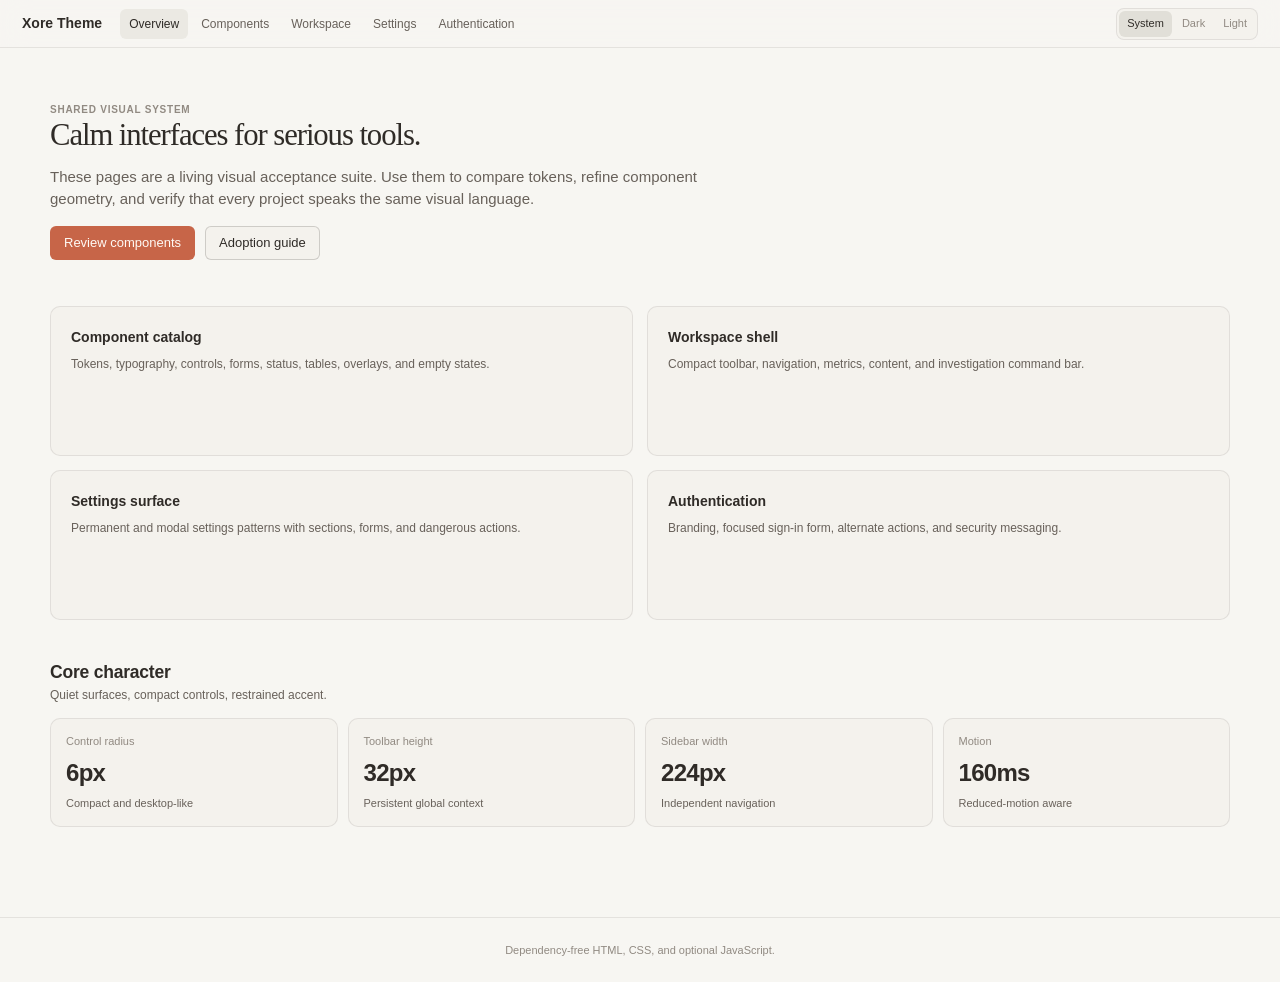
==== examples/index.html @ 4e22d527 "create shared theme and migration guides" ====
<!doctype html>
<html lang="en">
<head>
  <meta charset="utf-8">
  <meta name="viewport" content="width=device-width, initial-scale=1">
  <title>Xore Theme examples</title>
  <link rel="stylesheet" href="../theme.css">
  <link rel="stylesheet" href="examples.css">
  <script src="../theme.js" defer></script>
</head>
<body class="example-site">
  <nav class="example-nav" aria-label="Example navigation">
    <a class="example-nav__brand" href="./">Xore Theme</a>
    <div class="example-nav__links">
      <a class="active" href="./">Overview</a>
      <a href="components.html">Components</a>
      <a href="workspace.html">Workspace</a>
      <a href="settings.html">Settings</a>
      <a href="auth.html">Authentication</a>
    </div>
    <div class="theme-picker" aria-label="Color theme">
      <button data-theme-value="system" type="button">System</button>
      <button data-theme-value="dark" type="button">Dark</button>
      <button data-theme-value="light" type="button">Light</button>
    </div>
  </nav>

  <main class="example-main">
    <header class="example-hero">
      <div class="label-section">Shared visual system</div>
      <h1 class="heading-serif">Calm interfaces for serious tools.</h1>
      <p>
        These pages are a living visual acceptance suite. Use them to compare
        tokens, refine component geometry, and verify that every project speaks
        the same visual language.
      </p>
      <div class="showcase-row">
        <a class="btn btn-primary" href="components.html">Review components</a>
        <a class="btn btn-secondary" href="../docs/ADOPTION.md">Adoption guide</a>
      </div>
    </header>

    <section class="example-grid" aria-label="Example pages">
      <a class="example-link-card" href="components.html">
        <strong>Component catalog</strong>
        <span>Tokens, typography, controls, forms, status, tables, overlays, and empty states.</span>
      </a>
      <a class="example-link-card" href="workspace.html">
        <strong>Workspace shell</strong>
        <span>Compact toolbar, navigation, metrics, content, and investigation command bar.</span>
      </a>
      <a class="example-link-card" href="settings.html">
        <strong>Settings surface</strong>
        <span>Permanent and modal settings patterns with sections, forms, and dangerous actions.</span>
      </a>
      <a class="example-link-card" href="auth.html">
        <strong>Authentication</strong>
        <span>Branding, focused sign-in form, alternate actions, and security messaging.</span>
      </a>
    </section>

    <section class="example-section">
      <div class="example-section__head">
        <div>
          <h2>Core character</h2>
          <p>Quiet surfaces, compact controls, restrained accent.</p>
        </div>
      </div>
      <div class="metric-grid">
        <div class="metric">
          <div class="metric__label">Control radius</div>
          <div class="metric__value">6px</div>
          <div class="metric__trend">Compact and desktop-like</div>
        </div>
        <div class="metric">
          <div class="metric__label">Toolbar height</div>
          <div class="metric__value">32px</div>
          <div class="metric__trend">Persistent global context</div>
        </div>
        <div class="metric">
          <div class="metric__label">Sidebar width</div>
          <div class="metric__value">224px</div>
          <div class="metric__trend">Independent navigation</div>
        </div>
        <div class="metric">
          <div class="metric__label">Motion</div>
          <div class="metric__value">160ms</div>
          <div class="metric__trend">Reduced-motion aware</div>
        </div>
      </div>
    </section>
  </main>
  <footer class="example-footer">Dependency-free HTML, CSS, and optional JavaScript.</footer>
</body>
</html>
---- theme.css ----
/*
 * Xore Theme
 * A quiet, warm desktop-productivity interface for self-hosted applications.
 * Framework-free, dependency-free, and safe to copy into another repository.
 */

:root {
  color-scheme: dark;

  --app-bg: #1b1b1a;
  --sidebar-bg: #181817;
  --toolbar-bg: #1f1f1d;
  --surface-0: #1f1f1e;
  --surface-1: #242422;
  --surface-2: #2b2b29;
  --surface-3: #323230;
  --surface-hover: #30302e;
  --surface-raised: #292927;

  --border-subtle: rgba(255, 255, 255, 0.075);
  --border-strong: rgba(255, 255, 255, 0.14);
  --border-focus: rgba(217, 119, 87, 0.62);

  --text-primary: #eeeae4;
  --text-secondary: #b7b0a8;
  --text-muted: #88827b;
  --text-disabled: #68635e;
  --text-on-accent: #211a17;
  --text-link: #e08a6d;

  --accent: #d97757;
  --accent-hover: #e18768;
  --accent-pressed: #c9684b;
  --accent-soft: rgba(217, 119, 87, 0.14);

  --success: #79c99e;
  --success-soft: rgba(121, 201, 158, 0.13);
  --info: #78a9d4;
  --info-soft: rgba(120, 169, 212, 0.13);
  --warning: #deb36a;
  --warning-soft: rgba(222, 179, 106, 0.14);
  --danger: #dc7774;
  --danger-soft: rgba(220, 119, 116, 0.14);

  --radius-xs: 4px;
  --radius-control: 6px;
  --radius-panel: 10px;
  --radius-dialog: 12px;
  --radius-pill: 999px;

  --shadow-raised: 0 8px 26px rgba(0, 0, 0, 0.24);
  --shadow-dialog: 0 24px 80px rgba(0, 0, 0, 0.52);
  --transition-fast: 120ms ease;
  --transition: 160ms ease;

  --toolbar-height: 32px;
  --sidebar-width: 224px;
  --content-width: 1120px;

  /* Compatibility aliases used by existing applications. */
  --bg: var(--app-bg);
  --bg-primary: var(--app-bg);
  --bg-secondary: var(--surface-1);
  --green: var(--success);
  --green-subtle: var(--success-soft);
  --blue: var(--info);
  --blue-subtle: var(--info-soft);
  --orange: var(--warning);
  --orange-subtle: var(--warning-soft);
  --red: var(--danger);
  --red-subtle: var(--danger-soft);
  --accent-subtle: var(--accent-soft);
  --radius-sm: var(--radius-control);
  --radius-md: 8px;
  --radius-lg: var(--radius-panel);
  --radius-xl: var(--radius-dialog);
  --shadow-card: none;
  --shadow-modal: var(--shadow-dialog);
}

[data-theme="light"] {
  color-scheme: light;
  --app-bg: #f7f6f2;
  --sidebar-bg: #f0efeb;
  --toolbar-bg: #f5f4f0;
  --surface-0: #fbfaf7;
  --surface-1: #f4f2ed;
  --surface-2: #ebe9e3;
  --surface-3: #e1dfd8;
  --surface-hover: #e9e7e1;
  --surface-raised: #fffefa;
  --border-subtle: rgba(34, 31, 28, 0.09);
  --border-strong: rgba(34, 31, 28, 0.18);
  --text-primary: #2f2b27;
  --text-secondary: #68615a;
  --text-muted: #918a82;
  --text-disabled: #aaa49d;
  --text-on-accent: #fffaf5;
  --text-link: #b75639;
  --accent: #c76548;
  --accent-hover: #b9583c;
  --accent-pressed: #a74b33;
  --accent-soft: rgba(199, 101, 72, 0.12);
  --success: #3f8764;
  --success-soft: rgba(63, 135, 100, 0.11);
  --info: #487eaa;
  --info-soft: rgba(72, 126, 170, 0.11);
  --warning: #9b6b25;
  --warning-soft: rgba(155, 107, 37, 0.11);
  --danger: #b34f4c;
  --danger-soft: rgba(179, 79, 76, 0.11);
  --shadow-raised: 0 8px 26px rgba(48, 42, 36, 0.09);
  --shadow-dialog: 0 24px 70px rgba(48, 42, 36, 0.19);
}

@media (prefers-color-scheme: light) {
  :root:not([data-theme]) {
    color-scheme: light;
    --app-bg: #f7f6f2;
    --sidebar-bg: #f0efeb;
    --toolbar-bg: #f5f4f0;
    --surface-0: #fbfaf7;
    --surface-1: #f4f2ed;
    --surface-2: #ebe9e3;
    --surface-3: #e1dfd8;
    --surface-hover: #e9e7e1;
    --surface-raised: #fffefa;
    --border-subtle: rgba(34, 31, 28, 0.09);
    --border-strong: rgba(34, 31, 28, 0.18);
    --text-primary: #2f2b27;
    --text-secondary: #68615a;
    --text-muted: #918a82;
    --text-disabled: #aaa49d;
    --text-on-accent: #fffaf5;
    --text-link: #b75639;
    --accent: #c76548;
    --accent-hover: #b9583c;
    --accent-pressed: #a74b33;
    --accent-soft: rgba(199, 101, 72, 0.12);
    --success: #3f8764;
    --success-soft: rgba(63, 135, 100, 0.11);
    --info: #487eaa;
    --info-soft: rgba(72, 126, 170, 0.11);
    --warning: #9b6b25;
    --warning-soft: rgba(155, 107, 37, 0.11);
    --danger: #b34f4c;
    --danger-soft: rgba(179, 79, 76, 0.11);
    --shadow-raised: 0 8px 26px rgba(48, 42, 36, 0.09);
    --shadow-dialog: 0 24px 70px rgba(48, 42, 36, 0.19);
  }
}

*, *::before, *::after { box-sizing: border-box; }

html {
  min-height: 100%;
  background: var(--app-bg);
  font-size: 14px;
}

body {
  min-height: 100%;
  margin: 0;
  background: var(--app-bg);
  color: var(--text-primary);
  font-family: Inter, ui-sans-serif, -apple-system, BlinkMacSystemFont, "Segoe UI", sans-serif;
  font-size: 14px;
  line-height: 1.5;
  -webkit-font-smoothing: antialiased;
  text-rendering: optimizeLegibility;
}

button, input, select, textarea { font: inherit; }
button, a, input, select, textarea { -webkit-tap-highlight-color: transparent; }
a { color: var(--text-link); text-underline-offset: 3px; }
a:hover { color: var(--accent-hover); }
img, svg { display: block; }

h1, h2, h3, h4, p { margin-top: 0; }
h1, h2, h3, h4 { color: var(--text-primary); font-weight: 600; line-height: 1.2; }
h1 { font-size: clamp(1.65rem, 2.4vw, 2.2rem); letter-spacing: -0.025em; }
h2 { font-size: 1.25rem; letter-spacing: -0.012em; }
h3 { font-size: 1rem; }
p { color: var(--text-secondary); }

.heading-serif {
  font-family: Georgia, "Times New Roman", serif;
  font-weight: 400;
  letter-spacing: -0.035em;
}

.mono, code, kbd {
  font-family: "SFMono-Regular", "Cascadia Code", "Roboto Mono", monospace;
}

.text-muted { color: var(--text-muted); }
.text-secondary { color: var(--text-secondary); }
.text-danger { color: var(--danger); }
.label-section, .sidebar__section-label {
  color: var(--text-muted);
  font-size: 10px;
  font-weight: 600;
  letter-spacing: 0.075em;
  text-transform: uppercase;
}

:focus-visible {
  outline: 2px solid var(--border-focus);
  outline-offset: 2px;
}

::selection { background: var(--accent-soft); color: var(--text-primary); }

@keyframes fade-in {
  from { opacity: 0; }
  to { opacity: 1; }
}

@keyframes dialog-in {
  from { opacity: 0; transform: translate(-50%, calc(-50% + 8px)) scale(0.99); }
  to { opacity: 1; transform: translate(-50%, -50%) scale(1); }
}

.btn {
  display: inline-flex;
  min-height: 34px;
  align-items: center;
  justify-content: center;
  gap: 7px;
  padding: 7px 13px;
  border: 1px solid transparent;
  border-radius: var(--radius-control);
  background: transparent;
  color: var(--text-primary);
  font-size: 13px;
  font-weight: 500;
  line-height: 1;
  text-decoration: none;
  white-space: nowrap;
  cursor: pointer;
  transition: background var(--transition-fast), border-color var(--transition-fast),
    color var(--transition-fast), transform var(--transition-fast);
}

.btn:hover { text-decoration: none; }
.btn:active { transform: translateY(1px); }
.btn:disabled { opacity: 0.42; cursor: not-allowed; transform: none; }
.btn svg { width: 15px; height: 15px; }
.btn-primary { background: var(--accent); color: var(--text-on-accent); }
.btn-primary:hover { background: var(--accent-hover); color: var(--text-on-accent); }
.btn-secondary { border-color: var(--border-strong); background: var(--surface-1); }
.btn-secondary:hover { background: var(--surface-2); }
.btn-ghost { color: var(--text-secondary); }
.btn-ghost:hover { background: var(--surface-2); color: var(--text-primary); }
.btn-danger { border-color: color-mix(in srgb, var(--danger) 32%, transparent); background: var(--danger-soft); color: var(--danger); }
.btn-danger:hover { background: color-mix(in srgb, var(--danger) 20%, transparent); }
.btn-sm { min-height: 28px; padding: 5px 9px; font-size: 12px; }
.btn-lg { min-height: 42px; padding: 10px 17px; font-size: 14px; }
.btn-icon { width: 32px; min-height: 32px; padding: 0; border-radius: var(--radius-control); }

.form-group { margin-bottom: 16px; }
.form-label {
  display: block;
  margin-bottom: 6px;
  color: var(--text-secondary);
  font-size: 12px;
  font-weight: 500;
}

.form-help, .form-error {
  margin-top: 5px;
  font-size: 11px;
  line-height: 1.4;
}
.form-help { color: var(--text-muted); }
.form-error { color: var(--danger); }

.form-input {
  width: 100%;
  min-height: 38px;
  padding: 8px 11px;
  border: 1px solid var(--border-subtle);
  border-radius: var(--radius-control);
  outline: none;
  background: var(--surface-1);
  color: var(--text-primary);
  font-size: 13px;
  transition: background var(--transition-fast), border-color var(--transition-fast),
    box-shadow var(--transition-fast);
}

.form-input:hover { border-color: var(--border-strong); }
.form-input:focus {
  border-color: var(--border-focus);
  box-shadow: 0 0 0 3px var(--accent-soft);
  background: var(--surface-0);
}
.form-input::placeholder { color: var(--text-muted); }
.form-input:disabled { color: var(--text-disabled); opacity: 0.62; cursor: not-allowed; }
textarea.form-input { min-height: 92px; resize: vertical; }
select.form-input { cursor: pointer; }

.search-field, .sidebar__search {
  display: flex;
  min-height: 32px;
  align-items: center;
  gap: 8px;
  padding: 5px 9px;
  border: 1px solid transparent;
  border-radius: var(--radius-control);
  background: var(--surface-2);
  color: var(--text-muted);
}
.search-field:focus-within, .sidebar__search:focus-within {
  border-color: var(--border-focus);
  box-shadow: 0 0 0 2px var(--accent-soft);
}
.search-field input, .sidebar__search input {
  width: 100%;
  border: 0;
  outline: 0;
  background: transparent;
  color: var(--text-primary);
  font-size: 12px;
}
.search-field svg, .sidebar__search-icon { width: 14px; height: 14px; flex: none; }

.check {
  display: inline-flex;
  align-items: center;
  gap: 8px;
  color: var(--text-secondary);
  font-size: 13px;
  cursor: pointer;
}
.check input { width: 15px; height: 15px; accent-color: var(--accent); }

.switch {
  position: relative;
  display: inline-flex;
  width: 34px;
  height: 20px;
  flex: none;
}
.switch input { position: absolute; opacity: 0; pointer-events: none; }
.switch span {
  width: 100%;
  border-radius: var(--radius-pill);
  background: var(--surface-3);
  transition: background var(--transition-fast);
}
.switch span::after {
  content: "";
  position: absolute;
  top: 3px;
  left: 3px;
  width: 14px;
  height: 14px;
  border-radius: 50%;
  background: var(--text-secondary);
  transition: transform var(--transition-fast), background var(--transition-fast);
}
.switch input:checked + span { background: var(--accent); }
.switch input:checked + span::after { transform: translateX(14px); background: var(--text-on-accent); }

.card {
  margin-bottom: 14px;
  padding: 18px 20px;
  border: 1px solid var(--border-subtle);
  border-radius: var(--radius-panel);
  background: var(--surface-1);
}
.card--raised { background: var(--surface-raised); box-shadow: var(--shadow-raised); }
.card__title { margin-bottom: 4px; color: var(--text-primary); font-size: 14px; font-weight: 600; }
.card__desc { margin-bottom: 14px; color: var(--text-secondary); font-size: 12px; }
.card__row {
  display: flex;
  min-height: 50px;
  align-items: center;
  justify-content: space-between;
  gap: 18px;
  padding: 10px 0;
  border-bottom: 1px solid var(--border-subtle);
}
.card__row:last-child { border-bottom: 0; }
.card__label { color: var(--text-primary); font-size: 13px; }
.card__value { color: var(--text-secondary); font-size: 12px; }
.card__value--mono {
  padding: 3px 7px;
  border-radius: var(--radius-xs);
  background: var(--surface-2);
  font-family: "SFMono-Regular", "Cascadia Code", monospace;
  font-size: 11px;
}

.metric-grid {
  display: grid;
  grid-template-columns: repeat(auto-fit, minmax(160px, 1fr));
  gap: 10px;
}
.metric {
  min-width: 0;
  padding: 14px 15px;
  border: 1px solid var(--border-subtle);
  border-radius: var(--radius-panel);
  background: var(--surface-1);
}
.metric__label { color: var(--text-muted); font-size: 11px; }
.metric__value { margin-top: 6px; color: var(--text-primary); font-size: 24px; font-weight: 600; letter-spacing: -0.03em; }
.metric__trend { margin-top: 4px; color: var(--text-secondary); font-size: 11px; }

.badge {
  display: inline-flex;
  align-items: center;
  gap: 5px;
  padding: 2px 7px;
  border-radius: var(--radius-control);
  background: var(--surface-2);
  color: var(--text-secondary);
  font-size: 11px;
  font-weight: 500;
  line-height: 1.45;
  white-space: nowrap;
}
.badge--accent { background: var(--accent-soft); color: var(--accent); }
.badge--green, .badge--success { background: var(--success-soft); color: var(--success); }
.badge--blue, .badge--info { background: var(--info-soft); color: var(--info); }
.badge--orange, .badge--warning { background: var(--warning-soft); color: var(--warning); }
.badge--red, .badge--danger { background: var(--danger-soft); color: var(--danger); }
.badge--muted { border: 1px solid var(--border-subtle); }
.badge--current { background: var(--info-soft); color: var(--info); }
.status-dot { width: 7px; height: 7px; border-radius: 50%; background: currentColor; }

.alert {
  display: flex;
  gap: 10px;
  padding: 11px 13px;
  border: 1px solid var(--border-subtle);
  border-radius: var(--radius-control);
  background: var(--surface-1);
  color: var(--text-secondary);
  font-size: 12px;
}
.alert--info { border-color: color-mix(in srgb, var(--info) 28%, transparent); background: var(--info-soft); }
.alert--success { border-color: color-mix(in srgb, var(--success) 28%, transparent); background: var(--success-soft); }
.alert--warning { border-color: color-mix(in srgb, var(--warning) 28%, transparent); background: var(--warning-soft); }
.alert--danger { border-color: color-mix(in srgb, var(--danger) 28%, transparent); background: var(--danger-soft); }

.tabs {
  display: inline-flex;
  gap: 2px;
  padding: 3px;
  border: 1px solid var(--border-subtle);
  border-radius: 8px;
  background: var(--surface-1);
}
.tab {
  min-height: 28px;
  padding: 5px 10px;
  border: 0;
  border-radius: var(--radius-control);
  background: transparent;
  color: var(--text-secondary);
  font-size: 12px;
  cursor: pointer;
}
.tab:hover { color: var(--text-primary); }
.tab.active, .tab[aria-selected="true"] { background: var(--surface-3); color: var(--text-primary); }

.data-table {
  width: 100%;
  border-collapse: collapse;
  border-spacing: 0;
}
.data-table th {
  padding: 8px 10px;
  border-bottom: 1px solid var(--border-subtle);
  color: var(--text-muted);
  font-size: 11px;
  font-weight: 500;
  text-align: left;
}
.data-table td {
  padding: 10px;
  border-bottom: 1px solid var(--border-subtle);
  color: var(--text-primary);
  font-size: 12px;
  vertical-align: middle;
}
.data-table tbody tr:last-child td { border-bottom: 0; }
.data-table tbody tr:hover td { background: var(--surface-hover); }
.table-scroll { width: 100%; overflow-x: auto; }

.progress {
  height: 6px;
  overflow: hidden;
  border-radius: var(--radius-pill);
  background: var(--surface-3);
}
.progress > span { display: block; height: 100%; border-radius: inherit; background: var(--accent); }

.breadcrumb {
  display: flex;
  align-items: center;
  gap: 6px;
  color: var(--text-muted);
  font-size: 12px;
}
.breadcrumb a { color: var(--text-secondary); text-decoration: none; }
.breadcrumb a:hover { color: var(--text-primary); }

.pagination { display: inline-flex; gap: 3px; }
.pagination .btn { min-width: 30px; padding-inline: 8px; }

.empty-state {
  display: grid;
  min-height: 220px;
  place-items: center;
  padding: 34px;
  text-align: center;
}
.empty-state__icon {
  display: grid;
  width: 42px;
  height: 42px;
  margin: 0 auto 12px;
  place-items: center;
  border-radius: var(--radius-panel);
  background: var(--surface-2);
  color: var(--text-muted);
}
.empty-state h3 { margin-bottom: 5px; }
.empty-state p { max-width: 380px; margin-bottom: 16px; font-size: 12px; }

.avatar {
  display: inline-grid;
  width: 30px;
  height: 30px;
  place-items: center;
  border-radius: 50%;
  background: var(--accent-soft);
  color: var(--accent);
  font-size: 11px;
  font-weight: 700;
}

.dropdown {
  min-width: 190px;
  padding: 5px;
  border: 1px solid var(--border-strong);
  border-radius: 8px;
  background: var(--surface-raised);
  box-shadow: var(--shadow-raised);
}
.dropdown__item {
  display: flex;
  width: 100%;
  min-height: 32px;
  align-items: center;
  gap: 9px;
  padding: 6px 9px;
  border: 0;
  border-radius: var(--radius-control);
  background: transparent;
  color: var(--text-primary);
  font-size: 12px;
  text-align: left;
  cursor: pointer;
}
.dropdown__item:hover { background: var(--surface-2); }
.dropdown__divider { height: 1px; margin: 5px; background: var(--border-subtle); }

.toast {
  display: flex;
  max-width: 360px;
  align-items: flex-start;
  gap: 10px;
  padding: 11px 13px;
  border: 1px solid var(--border-strong);
  border-radius: 8px;
  background: var(--surface-raised);
  box-shadow: var(--shadow-raised);
  color: var(--text-primary);
  font-size: 12px;
}

kbd {
  padding: 2px 5px;
  border: 1px solid var(--border-strong);
  border-bottom-width: 2px;
  border-radius: 4px;
  background: var(--surface-2);
  color: var(--text-secondary);
  font-size: 10px;
}

pre {
  overflow: auto;
  padding: 14px;
  border: 1px solid var(--border-subtle);
  border-radius: var(--radius-control);
  background: var(--sidebar-bg);
  color: var(--text-secondary);
  font-size: 12px;
}

.app-shell {
  display: grid;
  min-height: 100dvh;
  grid-template: var(--toolbar-height) 1fr / var(--sidebar-width) minmax(0, 1fr);
  background: var(--app-bg);
}
.app-toolbar {
  z-index: 20;
  grid-column: 1 / -1;
  display: flex;
  height: var(--toolbar-height);
  align-items: center;
  gap: 4px;
  padding: 0 6px;
  border-bottom: 1px solid var(--border-subtle);
  background: var(--toolbar-bg);
}
.app-toolbar__title { flex: 1; color: var(--text-muted); font-size: 11px; text-align: center; }
.app-sidebar {
  display: flex;
  min-height: 0;
  flex-direction: column;
  padding: 10px 8px;
  border-right: 1px solid var(--border-subtle);
  background: var(--sidebar-bg);
}
.app-sidebar__body { flex: 1; overflow-y: auto; }
.app-main { min-width: 0; overflow: auto; }
.app-content { width: min(100% - 40px, var(--content-width)); margin: 0 auto; padding: 30px 0 96px; }
.app-content--wide { --content-width: 1360px; }

.sidebar__search { margin-bottom: 12px; }
.sidebar__section-label { padding: 12px 9px 5px; }
.sidebar__item {
  display: flex;
  width: 100%;
  min-height: 32px;
  align-items: center;
  gap: 9px;
  padding: 6px 9px;
  border: 0;
  border-radius: var(--radius-control);
  background: transparent;
  color: var(--text-secondary);
  font-size: 12px;
  text-align: left;
  cursor: pointer;
  transition: background var(--transition-fast), color var(--transition-fast);
}
.sidebar__item:hover { background: var(--surface-2); color: var(--text-primary); }
.sidebar__item.active { background: var(--surface-2); color: var(--text-primary); }
.sidebar__item svg { width: 15px; height: 15px; opacity: 0.72; }
.sidebar__profile {
  display: flex;
  align-items: center;
  gap: 9px;
  padding: 9px;
  border-top: 1px solid var(--border-subtle);
}

.command-bar {
  position: fixed;
  z-index: 30;
  right: 24px;
  bottom: 18px;
  left: calc(var(--sidebar-width) + 24px);
  width: min(720px, calc(100vw - var(--sidebar-width) - 48px));
  margin: auto;
  padding: 7px;
  border: 1px solid var(--border-strong);
  border-radius: var(--radius-panel);
  background: var(--surface-raised);
  box-shadow: var(--shadow-raised);
}
.command-bar .form-input { border: 0; background: transparent; box-shadow: none; }

.modal-backdrop {
  position: fixed;
  z-index: 100;
  inset: 0;
  visibility: hidden;
  background: rgba(0, 0, 0, 0.54);
  opacity: 0;
  pointer-events: none;
  transition: opacity var(--transition), visibility var(--transition);
}
.modal-backdrop.open { visibility: visible; opacity: 1; pointer-events: auto; }

.modal {
  position: fixed;
  z-index: 101;
  top: 50%;
  left: 50%;
  display: none;
  width: min(960px, calc(100vw - 40px));
  height: min(680px, calc(100dvh - 40px));
  margin: 0;
  padding: 0;
  overflow: hidden;
  transform: translate(-50%, -50%);
  border: 1px solid var(--border-strong);
  border-radius: var(--radius-dialog);
  background: var(--surface-0);
  box-shadow: var(--shadow-dialog);
  color: var(--text-primary);
  opacity: 0;
}
.modal.open { display: flex; opacity: 1; animation: dialog-in var(--transition); }
.modal__sidebar {
  width: 220px;
  flex: none;
  padding: 10px 8px;
  overflow-y: auto;
  border-right: 1px solid var(--border-subtle);
  background: var(--sidebar-bg);
}
.modal__content { position: relative; flex: 1; min-width: 0; padding: 28px 30px; overflow-y: auto; }
.modal__close {
  position: absolute;
  top: 12px;
  right: 12px;
  width: 28px;
  height: 28px;
  border: 0;
  border-radius: var(--radius-control);
  background: transparent;
  color: var(--text-muted);
  cursor: pointer;
}
.modal__close:hover { background: var(--surface-2); color: var(--text-primary); }

.settings-layout {
  display: grid;
  min-height: 100dvh;
  grid-template-columns: var(--sidebar-width) minmax(0, 1fr);
}
.settings-layout__sidebar {
  padding: 10px 8px;
  border-right: 1px solid var(--border-subtle);
  background: var(--sidebar-bg);
}
.settings-layout__content { min-width: 0; padding: 28px 32px; overflow-y: auto; }

.auth-page {
  display: grid;
  min-height: 100dvh;
  place-items: center;
  padding: 28px;
}
.auth-wrap { width: min(100%, 520px); }
.auth-brand { margin-bottom: 30px; text-align: center; }
.auth-brand h1 { margin-bottom: 8px; font-size: clamp(2.4rem, 8vw, 4rem); }
.auth-brand p { margin: 0; color: var(--text-secondary); }
.auth-card {
  padding: 24px;
  border: 1px solid var(--border-subtle);
  border-radius: var(--radius-panel);
  background: var(--surface-1);
}
.auth-card .btn { width: 100%; }

@media (max-width: 720px) {
  :root { --sidebar-width: 76px; }
  .app-sidebar .sidebar__item span,
  .app-sidebar .sidebar__section-label,
  .app-sidebar .sidebar__profile > div { display: none; }
  .app-sidebar .sidebar__item { justify-content: center; }
  .app-content { width: min(100% - 28px, var(--content-width)); padding-top: 22px; }
  .command-bar { right: 14px; left: calc(var(--sidebar-width) + 14px); width: auto; }
  .settings-layout { grid-template-columns: 1fr; }
  .settings-layout__sidebar { border-right: 0; border-bottom: 1px solid var(--border-subtle); }
  .modal { width: 100vw; height: 100dvh; border: 0; border-radius: 0; }
  .modal__sidebar { width: 190px; }
}

@media (max-width: 520px) {
  :root { --sidebar-width: 0px; }
  .app-shell { grid-template-columns: 1fr; }
  .app-sidebar { display: none; }
  .app-main { grid-column: 1; }
  .app-toolbar__title { text-align: left; }
  .command-bar { left: 14px; }
  .modal { flex-direction: column; }
  .modal__sidebar { width: 100%; max-height: 36dvh; border-right: 0; border-bottom: 1px solid var(--border-subtle); }
  .modal__content { padding: 22px 16px; }
  .card { padding: 15px; }
  .card__row { align-items: flex-start; flex-direction: column; gap: 7px; }
}

@media (prefers-reduced-motion: reduce) {
  *, *::before, *::after {
    scroll-behavior: auto !important;
    animation-duration: 0.01ms !important;
    animation-iteration-count: 1 !important;
    transition-duration: 0.01ms !important;
  }
}
---- examples/examples.css ----
.example-site {
  min-height: 100dvh;
  background: var(--app-bg);
}

.example-nav {
  position: sticky;
  z-index: 50;
  top: 0;
  display: flex;
  min-height: 48px;
  align-items: center;
  gap: 18px;
  padding: 0 22px;
  border-bottom: 1px solid var(--border-subtle);
  background: color-mix(in srgb, var(--app-bg) 90%, transparent);
  backdrop-filter: blur(14px);
}

.example-nav__brand {
  color: var(--text-primary);
  font-weight: 600;
  text-decoration: none;
}

.example-nav__links {
  display: flex;
  flex: 1;
  align-items: center;
  gap: 4px;
}

.example-nav__links a {
  padding: 6px 9px;
  border-radius: var(--radius-control);
  color: var(--text-secondary);
  font-size: 12px;
  text-decoration: none;
}

.example-nav__links a:hover,
.example-nav__links a.active {
  background: var(--surface-2);
  color: var(--text-primary);
}

.theme-picker {
  display: inline-flex;
  gap: 2px;
  padding: 2px;
  border: 1px solid var(--border-subtle);
  border-radius: 8px;
  background: var(--surface-1);
}

.theme-picker button {
  min-height: 26px;
  padding: 4px 8px;
  border: 0;
  border-radius: var(--radius-control);
  background: transparent;
  color: var(--text-muted);
  font-size: 11px;
  cursor: pointer;
}

.theme-picker button[aria-pressed="true"] {
  background: var(--surface-3);
  color: var(--text-primary);
}

.example-main {
  width: min(100% - 36px, 1180px);
  margin: 0 auto;
  padding: 54px 0 90px;
}

.example-hero {
  max-width: 760px;
  margin-bottom: 46px;
}

.example-hero h1 { margin-bottom: 12px; }
.example-hero p { max-width: 650px; font-size: 15px; }

.example-grid {
  display: grid;
  grid-template-columns: repeat(2, minmax(0, 1fr));
  gap: 14px;
}

.example-link-card {
  display: block;
  min-height: 150px;
  padding: 20px;
  border: 1px solid var(--border-subtle);
  border-radius: var(--radius-panel);
  background: var(--surface-1);
  color: var(--text-primary);
  text-decoration: none;
  transition: background var(--transition-fast), border-color var(--transition-fast);
}

.example-link-card:hover {
  border-color: var(--border-strong);
  background: var(--surface-2);
  color: var(--text-primary);
}

.example-link-card span {
  display: block;
  margin-top: 7px;
  color: var(--text-secondary);
  font-size: 12px;
}

.example-section {
  margin-top: 42px;
  scroll-margin-top: 70px;
}

.example-section__head {
  display: flex;
  align-items: flex-end;
  justify-content: space-between;
  gap: 20px;
  margin-bottom: 14px;
}

.example-section__head h2 { margin-bottom: 3px; }
.example-section__head p { margin: 0; font-size: 12px; }

.showcase {
  padding: 22px;
  border: 1px solid var(--border-subtle);
  border-radius: var(--radius-panel);
  background: var(--surface-0);
}

.showcase-row {
  display: flex;
  align-items: center;
  gap: 10px;
  flex-wrap: wrap;
}

.showcase-grid {
  display: grid;
  grid-template-columns: repeat(2, minmax(0, 1fr));
  gap: 18px;
}

.swatch-grid {
  display: grid;
  grid-template-columns: repeat(auto-fit, minmax(130px, 1fr));
  gap: 8px;
}

.swatch {
  min-height: 90px;
  padding: 12px;
  border: 1px solid var(--border-subtle);
  border-radius: var(--radius-control);
  background: var(--swatch);
  color: var(--text-primary);
  font-size: 11px;
}

.swatch code {
  display: block;
  margin-top: 5px;
  color: var(--text-secondary);
  font-size: 10px;
}

.demo-dialog {
  width: min(520px, calc(100vw - 32px));
  height: auto;
  min-height: 0;
  padding: 22px;
}

.demo-dialog__actions {
  display: flex;
  justify-content: flex-end;
  gap: 7px;
  margin-top: 20px;
}

.example-footer {
  padding: 24px;
  border-top: 1px solid var(--border-subtle);
  color: var(--text-muted);
  font-size: 11px;
  text-align: center;
}

@media (max-width: 720px) {
  .example-nav { align-items: flex-start; flex-wrap: wrap; gap: 7px; padding-block: 9px; }
  .example-nav__links { order: 3; width: 100%; overflow-x: auto; }
  .example-grid, .showcase-grid { grid-template-columns: 1fr; }
  .example-main { width: min(100% - 24px, 1180px); padding-top: 34px; }
}
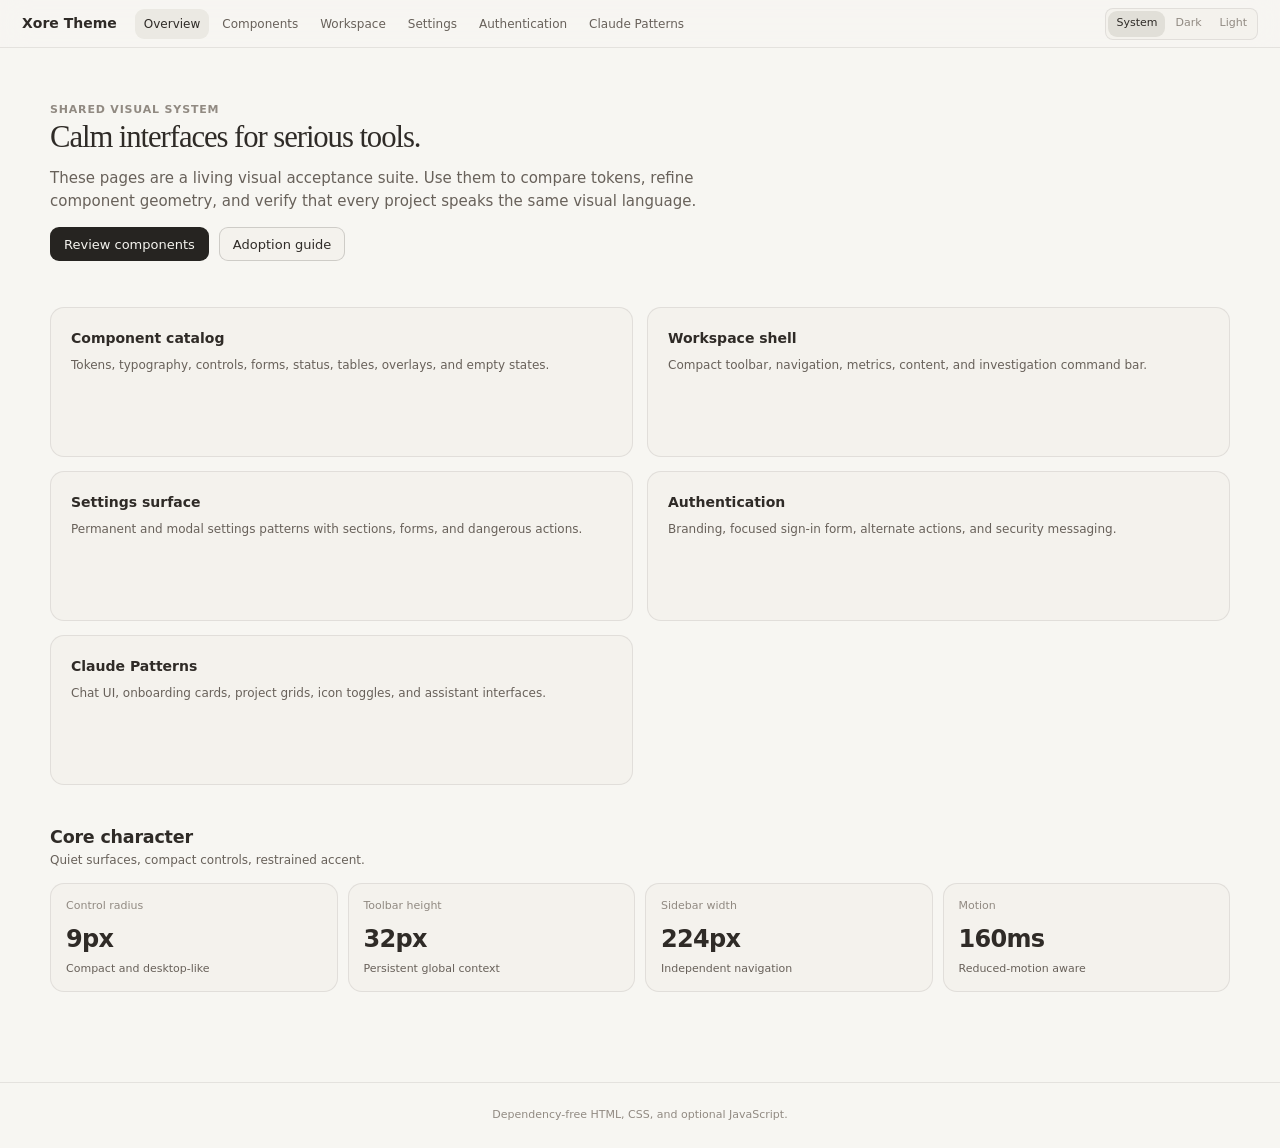
==== commit 7612eb5f: "docs(examples): add Claude Patterns link to index navigation and grid" ====
--- a/examples/index.html
+++ b/examples/index.html
@@ -17,6 +17,7 @@
       <a href="workspace.html">Workspace</a>
       <a href="settings.html">Settings</a>
       <a href="auth.html">Authentication</a>
+      <a href="claude-patterns.html">Claude Patterns</a>
     </div>
     <div class="theme-picker" aria-label="Color theme">
       <button data-theme-value="system" type="button">System</button>
@@ -57,6 +58,10 @@
         <strong>Authentication</strong>
         <span>Branding, focused sign-in form, alternate actions, and security messaging.</span>
       </a>
+      <a class="example-link-card" href="claude-patterns.html">
+        <strong>Claude Patterns</strong>
+        <span>Chat UI, onboarding cards, project grids, icon toggles, and assistant interfaces.</span>
+      </a>
     </section>
 
     <section class="example-section">
@@ -69,7 +74,7 @@
       <div class="metric-grid">
         <div class="metric">
           <div class="metric__label">Control radius</div>
-          <div class="metric__value">6px</div>
+          <div class="metric__value">9px</div>
           <div class="metric__trend">Compact and desktop-like</div>
         </div>
         <div class="metric">
--- a/theme.css
+++ b/theme.css
@@ -7,26 +7,35 @@
 :root {
   color-scheme: dark;
 
-  --app-bg: #1b1b1a;
-  --sidebar-bg: #181817;
-  --toolbar-bg: #1f1f1d;
-  --surface-0: #1f1f1e;
-  --surface-1: #242422;
-  --surface-2: #2b2b29;
-  --surface-3: #323230;
-  --surface-hover: #30302e;
-  --surface-raised: #292927;
+  --app-bg: #20201f;
+  --sidebar-bg: #1e1e1c;
+  --toolbar-bg: #242422;
+  --surface-0: #242422;
+  --surface-1: #2c2c2a;
+  --surface-2: #343432;
+  --surface-3: #3d3d3b;
+  --surface-hover: #42423f;
+  --surface-raised: #383835;
 
   --border-subtle: rgba(255, 255, 255, 0.075);
   --border-strong: rgba(255, 255, 255, 0.14);
-  --border-focus: rgba(217, 119, 87, 0.62);
-
-  --text-primary: #eeeae4;
-  --text-secondary: #b7b0a8;
-  --text-muted: #88827b;
+  --border-focus: rgba(109, 167, 236, 0.62);
+
+  --text-primary: #e9e6df;
+  --text-secondary: #a8a49c;
+  --text-muted: #8c8f8d;
   --text-disabled: #68635e;
   --text-on-accent: #211a17;
-  --text-link: #e08a6d;
+  --text-link: #6da7ec;
+  --text-link-hover: #93bdf1;
+  --switch-on: #2a78d6;
+  --btn-inverted-bg: #f5f4ef;
+  --btn-inverted-bg-hover: #ffffff;
+  --btn-inverted-text: #161513;
+  --control-knob: #ffffff;
+  --text-on-status: #ffffff;
+  --artwork-bg: #e9e3d6;
+  --overlay-bg: rgba(0, 0, 0, 0.5);
 
   --accent: #d97757;
   --accent-hover: #e18768;
@@ -42,20 +51,39 @@
   --danger: #dc7774;
   --danger-soft: rgba(220, 119, 116, 0.14);
 
-  --radius-xs: 4px;
-  --radius-control: 6px;
-  --radius-panel: 10px;
-  --radius-dialog: 12px;
+  --radius-xs: 6px;
+  --radius-control: 9px;
+  --radius-panel: 14px;
+  --radius-dialog: 18px;
   --radius-pill: 999px;
 
   --shadow-raised: 0 8px 26px rgba(0, 0, 0, 0.24);
   --shadow-dialog: 0 24px 80px rgba(0, 0, 0, 0.52);
+  --font-display: "Iowan Old Style", "Palatino Linotype", Palatino, Georgia, "Times New Roman", serif;
   --transition-fast: 120ms ease;
   --transition: 160ms ease;
 
   --toolbar-height: 32px;
   --sidebar-width: 224px;
+  --sidebar-width-wide: 288px;
   --content-width: 1120px;
+
+  /* Spacing scale — inspired by consistent layout rhythms */
+  --space-xs: 4px;
+  --space-sm: 8px;
+  --space-md: 12px;
+  --space-lg: 16px;
+  --space-xl: 24px;
+  --space-2xl: 32px;
+  --space-3xl: 40px;
+
+  /* Typography scale — explicit sizes for predictable hierarchy */
+  --font-size-xs: 11px;
+  --font-size-caption: 12px;
+  --font-size-footnote: 13px;
+  --font-size-body: 14px;
+  --font-size-lg: 16px;
+  --font-size-xl: 18px;
 
   /* Compatibility aliases used by existing applications. */
   --bg: var(--app-bg);
@@ -96,7 +124,17 @@
   --text-muted: #918a82;
   --text-disabled: #aaa49d;
   --text-on-accent: #fffaf5;
-  --text-link: #b75639;
+  --text-link: #2a78d6;
+  --text-link-hover: #2566d0;
+  --switch-on: #2566d0;
+  --border-focus: rgba(42, 120, 214, 0.55);
+  --btn-inverted-bg: #262421;
+  --btn-inverted-bg-hover: #151412;
+  --btn-inverted-text: #f5f4ef;
+  --control-knob: #ffffff;
+  --text-on-status: #ffffff;
+  --artwork-bg: #e9e3d6;
+  --overlay-bg: rgba(34, 31, 28, 0.36);
   --accent: #c76548;
   --accent-hover: #b9583c;
   --accent-pressed: #a74b33;
@@ -132,7 +170,17 @@
     --text-muted: #918a82;
     --text-disabled: #aaa49d;
     --text-on-accent: #fffaf5;
-    --text-link: #b75639;
+    --text-link: #2a78d6;
+    --text-link-hover: #2566d0;
+    --switch-on: #2566d0;
+    --border-focus: rgba(42, 120, 214, 0.55);
+    --btn-inverted-bg: #262421;
+    --btn-inverted-bg-hover: #151412;
+    --btn-inverted-text: #f5f4ef;
+    --control-knob: #ffffff;
+    --text-on-status: #ffffff;
+    --artwork-bg: #e9e3d6;
+    --overlay-bg: rgba(34, 31, 28, 0.36);
     --accent: #c76548;
     --accent-hover: #b9583c;
     --accent-pressed: #a74b33;
@@ -163,8 +211,8 @@
   margin: 0;
   background: var(--app-bg);
   color: var(--text-primary);
-  font-family: Inter, ui-sans-serif, -apple-system, BlinkMacSystemFont, "Segoe UI", sans-serif;
-  font-size: 14px;
+  font-family: Inter, ui-sans-serif, system-ui, -apple-system, BlinkMacSystemFont, "Segoe UI", sans-serif;
+  font-size: var(--font-size-body);
   line-height: 1.5;
   -webkit-font-smoothing: antialiased;
   text-rendering: optimizeLegibility;
@@ -173,7 +221,7 @@
 button, input, select, textarea { font: inherit; }
 button, a, input, select, textarea { -webkit-tap-highlight-color: transparent; }
 a { color: var(--text-link); text-underline-offset: 3px; }
-a:hover { color: var(--accent-hover); }
+a:hover { color: var(--text-link-hover); }
 img, svg { display: block; }
 
 h1, h2, h3, h4, p { margin-top: 0; }
@@ -184,7 +232,7 @@
 p { color: var(--text-secondary); }
 
 .heading-serif {
-  font-family: Georgia, "Times New Roman", serif;
+  font-family: var(--font-display);
   font-weight: 400;
   letter-spacing: -0.035em;
 }
@@ -198,7 +246,7 @@
 .text-danger { color: var(--danger); }
 .label-section, .sidebar__section-label {
   color: var(--text-muted);
-  font-size: 10px;
+  font-size: var(--font-size-xs);
   font-weight: 600;
   letter-spacing: 0.075em;
   text-transform: uppercase;
@@ -232,7 +280,7 @@
   border-radius: var(--radius-control);
   background: transparent;
   color: var(--text-primary);
-  font-size: 13px;
+  font-size: var(--font-size-footnote);
   font-weight: 500;
   line-height: 1;
   text-decoration: none;
@@ -246,16 +294,16 @@
 .btn:active { transform: translateY(1px); }
 .btn:disabled { opacity: 0.42; cursor: not-allowed; transform: none; }
 .btn svg { width: 15px; height: 15px; }
-.btn-primary { background: var(--accent); color: var(--text-on-accent); }
-.btn-primary:hover { background: var(--accent-hover); color: var(--text-on-accent); }
+.btn-primary { background: var(--btn-inverted-bg); color: var(--btn-inverted-text); }
+.btn-primary:hover { background: var(--btn-inverted-bg-hover); color: var(--btn-inverted-text); }
 .btn-secondary { border-color: var(--border-strong); background: var(--surface-1); }
 .btn-secondary:hover { background: var(--surface-2); }
 .btn-ghost { color: var(--text-secondary); }
 .btn-ghost:hover { background: var(--surface-2); color: var(--text-primary); }
 .btn-danger { border-color: color-mix(in srgb, var(--danger) 32%, transparent); background: var(--danger-soft); color: var(--danger); }
 .btn-danger:hover { background: color-mix(in srgb, var(--danger) 20%, transparent); }
-.btn-sm { min-height: 28px; padding: 5px 9px; font-size: 12px; }
-.btn-lg { min-height: 42px; padding: 10px 17px; font-size: 14px; }
+.btn-sm { min-height: 28px; padding: 5px 9px; font-size: var(--font-size-caption); }
+.btn-lg { min-height: 42px; padding: 10px 17px; font-size: var(--font-size-body); }
 .btn-icon { width: 32px; min-height: 32px; padding: 0; border-radius: var(--radius-control); }
 
 .form-group { margin-bottom: 16px; }
@@ -263,13 +311,13 @@
   display: block;
   margin-bottom: 6px;
   color: var(--text-secondary);
-  font-size: 12px;
+  font-size: var(--font-size-caption);
   font-weight: 500;
 }
 
 .form-help, .form-error {
   margin-top: 5px;
-  font-size: 11px;
+  font-size: var(--font-size-xs);
   line-height: 1.4;
 }
 .form-help { color: var(--text-muted); }
@@ -284,7 +332,7 @@
   outline: none;
   background: var(--surface-1);
   color: var(--text-primary);
-  font-size: 13px;
+  font-size: var(--font-size-footnote);
   transition: background var(--transition-fast), border-color var(--transition-fast),
     box-shadow var(--transition-fast);
 }
@@ -321,7 +369,7 @@
   outline: 0;
   background: transparent;
   color: var(--text-primary);
-  font-size: 12px;
+  font-size: var(--font-size-caption);
 }
 .search-field svg, .sidebar__search-icon { width: 14px; height: 14px; flex: none; }
 
@@ -330,7 +378,7 @@
   align-items: center;
   gap: 8px;
   color: var(--text-secondary);
-  font-size: 13px;
+  font-size: var(--font-size-footnote);
   cursor: pointer;
 }
 .check input { width: 15px; height: 15px; accent-color: var(--accent); }
@@ -360,8 +408,8 @@
   background: var(--text-secondary);
   transition: transform var(--transition-fast), background var(--transition-fast);
 }
-.switch input:checked + span { background: var(--accent); }
-.switch input:checked + span::after { transform: translateX(14px); background: var(--text-on-accent); }
+.switch input:checked + span { background: var(--switch-on); }
+.switch input:checked + span::after { transform: translateX(14px); background: var(--control-knob); }
 
 .card {
   margin-bottom: 14px;
@@ -371,8 +419,8 @@
   background: var(--surface-1);
 }
 .card--raised { background: var(--surface-raised); box-shadow: var(--shadow-raised); }
-.card__title { margin-bottom: 4px; color: var(--text-primary); font-size: 14px; font-weight: 600; }
-.card__desc { margin-bottom: 14px; color: var(--text-secondary); font-size: 12px; }
+.card__title { margin-bottom: 4px; color: var(--text-primary); font-size: var(--font-size-body); font-weight: 600; }
+.card__desc { margin-bottom: 14px; color: var(--text-secondary); font-size: var(--font-size-caption); }
 .card__row {
   display: flex;
   min-height: 50px;
@@ -383,14 +431,14 @@
   border-bottom: 1px solid var(--border-subtle);
 }
 .card__row:last-child { border-bottom: 0; }
-.card__label { color: var(--text-primary); font-size: 13px; }
-.card__value { color: var(--text-secondary); font-size: 12px; }
+.card__label { color: var(--text-primary); font-size: var(--font-size-footnote); }
+.card__value { color: var(--text-secondary); font-size: var(--font-size-caption); }
 .card__value--mono {
   padding: 3px 7px;
   border-radius: var(--radius-xs);
   background: var(--surface-2);
   font-family: "SFMono-Regular", "Cascadia Code", monospace;
-  font-size: 11px;
+  font-size: var(--font-size-xs);
 }
 
 .metric-grid {
@@ -405,9 +453,9 @@
   border-radius: var(--radius-panel);
   background: var(--surface-1);
 }
-.metric__label { color: var(--text-muted); font-size: 11px; }
+.metric__label { color: var(--text-muted); font-size: var(--font-size-xs); }
 .metric__value { margin-top: 6px; color: var(--text-primary); font-size: 24px; font-weight: 600; letter-spacing: -0.03em; }
-.metric__trend { margin-top: 4px; color: var(--text-secondary); font-size: 11px; }
+.metric__trend { margin-top: 4px; color: var(--text-secondary); font-size: var(--font-size-xs); }
 
 .badge {
   display: inline-flex;
@@ -417,7 +465,7 @@
   border-radius: var(--radius-control);
   background: var(--surface-2);
   color: var(--text-secondary);
-  font-size: 11px;
+  font-size: var(--font-size-xs);
   font-weight: 500;
   line-height: 1.45;
   white-space: nowrap;
@@ -429,6 +477,7 @@
 .badge--red, .badge--danger { background: var(--danger-soft); color: var(--danger); }
 .badge--muted { border: 1px solid var(--border-subtle); }
 .badge--current { background: var(--info-soft); color: var(--info); }
+.badge--solid { border: 0; background: var(--switch-on); color: var(--text-on-status); }
 .status-dot { width: 7px; height: 7px; border-radius: 50%; background: currentColor; }
 
 .alert {
@@ -439,7 +488,7 @@
   border-radius: var(--radius-control);
   background: var(--surface-1);
   color: var(--text-secondary);
-  font-size: 12px;
+  font-size: var(--font-size-caption);
 }
 .alert--info { border-color: color-mix(in srgb, var(--info) 28%, transparent); background: var(--info-soft); }
 .alert--success { border-color: color-mix(in srgb, var(--success) 28%, transparent); background: var(--success-soft); }
@@ -451,7 +500,7 @@
   gap: 2px;
   padding: 3px;
   border: 1px solid var(--border-subtle);
-  border-radius: 8px;
+  border-radius: calc(var(--radius-control) + 3px);
   background: var(--surface-1);
 }
 .tab {
@@ -461,7 +510,7 @@
   border-radius: var(--radius-control);
   background: transparent;
   color: var(--text-secondary);
-  font-size: 12px;
+  font-size: var(--font-size-caption);
   cursor: pointer;
 }
 .tab:hover { color: var(--text-primary); }
@@ -476,7 +525,7 @@
   padding: 8px 10px;
   border-bottom: 1px solid var(--border-subtle);
   color: var(--text-muted);
-  font-size: 11px;
+  font-size: var(--font-size-xs);
   font-weight: 500;
   text-align: left;
 }
@@ -484,7 +533,7 @@
   padding: 10px;
   border-bottom: 1px solid var(--border-subtle);
   color: var(--text-primary);
-  font-size: 12px;
+  font-size: var(--font-size-caption);
   vertical-align: middle;
 }
 .data-table tbody tr:last-child td { border-bottom: 0; }
@@ -504,7 +553,7 @@
   align-items: center;
   gap: 6px;
   color: var(--text-muted);
-  font-size: 12px;
+  font-size: var(--font-size-caption);
 }
 .breadcrumb a { color: var(--text-secondary); text-decoration: none; }
 .breadcrumb a:hover { color: var(--text-primary); }
@@ -529,8 +578,8 @@
   background: var(--surface-2);
   color: var(--text-muted);
 }
-.empty-state h3 { margin-bottom: 5px; }
-.empty-state p { max-width: 380px; margin-bottom: 16px; font-size: 12px; }
+.empty-state h3 { margin-bottom: 5px; font-family: var(--font-display); font-weight: 400; }
+.empty-state p { max-width: 380px; margin-bottom: 16px; font-size: var(--font-size-caption); }
 
 .avatar {
   display: inline-grid;
@@ -540,7 +589,7 @@
   border-radius: 50%;
   background: var(--accent-soft);
   color: var(--accent);
-  font-size: 11px;
+  font-size: var(--font-size-xs);
   font-weight: 700;
 }
 
@@ -548,7 +597,7 @@
   min-width: 190px;
   padding: 5px;
   border: 1px solid var(--border-strong);
-  border-radius: 8px;
+  border-radius: var(--radius-panel);
   background: var(--surface-raised);
   box-shadow: var(--shadow-raised);
 }
@@ -563,12 +612,69 @@
   border-radius: var(--radius-control);
   background: transparent;
   color: var(--text-primary);
-  font-size: 12px;
+  font-size: var(--font-size-caption);
   text-align: left;
   cursor: pointer;
 }
 .dropdown__item:hover { background: var(--surface-2); }
 .dropdown__divider { height: 1px; margin: 5px; background: var(--border-subtle); }
+.dropdown__shortcut { margin-left: auto; color: var(--text-muted); font-size: var(--font-size-xs); letter-spacing: 0.02em; }
+.dropdown__item--accent { color: var(--text-link); }
+.dropdown__chevron { margin-left: auto; color: var(--text-muted); }
+
+.action-menu { position: relative; display: inline-block; }
+.action-menu > summary {
+  display: flex;
+  width: 32px;
+  height: 32px;
+  align-items: center;
+  justify-content: center;
+  border: 1px solid var(--border-subtle);
+  border-radius: var(--radius-control);
+  background: transparent;
+  color: var(--text-secondary);
+  font-size: 20px;
+  line-height: 1;
+  list-style: none;
+  cursor: pointer;
+}
+.action-menu > summary::-webkit-details-marker { display: none; }
+.action-menu > summary:hover,
+.action-menu[open] > summary { background: var(--surface-2); color: var(--text-primary); }
+.action-menu__popover {
+  position: absolute;
+  z-index: 30;
+  top: calc(100% + 6px);
+  right: 0;
+  width: 200px;
+  padding: 6px;
+  border: 1px solid var(--border-strong);
+  border-radius: var(--radius-panel);
+  background: var(--surface-raised);
+  box-shadow: var(--shadow-raised);
+}
+.action-menu__item {
+  display: block;
+  width: 100%;
+  padding: 8px 10px;
+  border: 0;
+  border-radius: var(--radius-control);
+  background: transparent;
+  color: var(--text-primary);
+  font: inherit;
+  font-size: var(--font-size-caption);
+  text-align: left;
+  white-space: nowrap;
+  cursor: pointer;
+}
+.action-menu__item:hover { background: var(--surface-hover); }
+.action-menu__item--danger {
+  margin-top: 4px;
+  padding-top: 10px;
+  border-top: 1px solid var(--border-subtle);
+  border-radius: 0;
+  color: var(--danger);
+}
 
 .toast {
   display: flex;
@@ -581,7 +687,7 @@
   background: var(--surface-raised);
   box-shadow: var(--shadow-raised);
   color: var(--text-primary);
-  font-size: 12px;
+  font-size: var(--font-size-caption);
 }
 
 kbd {
@@ -591,7 +697,7 @@
   border-radius: 4px;
   background: var(--surface-2);
   color: var(--text-secondary);
-  font-size: 10px;
+  font-size: var(--font-size-xs);
 }
 
 pre {
@@ -601,8 +707,187 @@
   border-radius: var(--radius-control);
   background: var(--sidebar-bg);
   color: var(--text-secondary);
-  font-size: 12px;
-}
+  font-size: var(--font-size-caption);
+}
+
+/* ── Segmented control — icon variant ────────────────────────────── */
+
+.segmented {
+  display: inline-flex;
+  gap: 2px;
+  padding: 3px;
+  border: 1px solid var(--border-subtle);
+  border-radius: calc(var(--radius-control) + 3px);
+  background: var(--surface-1);
+}
+.segmented button {
+  display: inline-flex;
+  min-height: 28px;
+  align-items: center;
+  justify-content: center;
+  gap: 6px;
+  padding: 4px 11px;
+  border: 0;
+  border-radius: var(--radius-control);
+  background: transparent;
+  color: var(--text-secondary);
+  font-size: var(--font-size-caption);
+  cursor: pointer;
+}
+.segmented button:hover { color: var(--text-primary); }
+.segmented button.active, .segmented button[aria-pressed="true"] { background: var(--surface-3); color: var(--text-primary); }
+.segmented button svg { width: 14px; height: 14px; }
+
+.segmented--icon button { min-height: 32px; padding: 5px 10px; }
+.segmented--icon button svg { width: 16px; height: 16px; }
+
+/* ── Chip — pill shortcut near prompts and lists ─────────────────── */
+
+.chip {
+  display: inline-flex;
+  min-height: 32px;
+  align-items: center;
+  gap: 7px;
+  padding: 6px 14px;
+  border: 1px solid var(--border-subtle);
+  border-radius: var(--radius-pill);
+  background: var(--surface-2);
+  color: var(--text-primary);
+  font-size: 12.5px;
+  cursor: pointer;
+  transition: background var(--transition-fast), border-color var(--transition-fast);
+}
+.chip:hover { background: var(--surface-hover); border-color: var(--border-strong); }
+.chip svg { width: 14px; height: 14px; opacity: 0.75; }
+
+/* ── Onboarding card — first-run checklist with progress ─────────── */
+
+.onboarding-card {
+  padding: 18px;
+  border: 1px solid var(--border-subtle);
+  border-radius: var(--radius-panel);
+  background: var(--surface-1);
+}
+.onboarding-card__header {
+  display: flex;
+  align-items: center;
+  justify-content: space-between;
+  margin-bottom: 14px;
+}
+.onboarding-card__title { color: var(--text-primary); font-size: var(--font-size-body); font-weight: 600; }
+.onboarding-card__count { color: var(--text-muted); font-size: var(--font-size-xs); }
+.onboarding-card__progress {
+  display: flex;
+  gap: 6px;
+  margin-bottom: 16px;
+}
+.onboarding-card__step {
+  flex: 1;
+  height: 3px;
+  border-radius: var(--radius-pill);
+  background: var(--surface-3);
+}
+.onboarding-card__step--completed { background: var(--accent); }
+.onboarding-card__checklist {
+  list-style: none;
+  padding: 0;
+  margin: 0;
+}
+.onboarding-card__checklist li {
+  display: flex;
+  align-items: center;
+  gap: 10px;
+  padding: 8px 0;
+  color: var(--text-secondary);
+  font-size: var(--font-size-footnote);
+  border-bottom: 1px solid var(--border-subtle);
+}
+.onboarding-card__checklist li:last-child { border-bottom: 0; }
+.onboarding-card__checklist li.completed { color: var(--text-muted); text-decoration: line-through; }
+
+/* ── Message / chat bubble — assistant interface ──────────────────── */
+
+.message {
+  display: flex;
+  gap: 14px;
+  padding: 18px 0;
+}
+.message__avatar { flex: none; }
+.message__content { flex: 1; min-width: 0; }
+.message__meta {
+  display: flex;
+  align-items: center;
+  gap: 8px;
+  margin-bottom: 6px;
+  color: var(--text-muted);
+  font-size: var(--font-size-xs);
+}
+.message__bubble {
+  padding: 14px 18px;
+  border-radius: var(--radius-panel);
+  background: var(--surface-1);
+  color: var(--text-primary);
+  font-size: var(--font-size-body);
+  line-height: 1.6;
+}
+.message--user .message__bubble { background: var(--surface-2); }
+
+/* ── Project card — dashboard grid item with metadata ────────────── */
+
+.project-grid {
+  display: grid;
+  grid-template-columns: repeat(auto-fill, minmax(320px, 1fr));
+  gap: 14px;
+}
+.project-card {
+  padding: 18px;
+  border: 1px solid var(--border-subtle);
+  border-radius: var(--radius-panel);
+  background: var(--surface-1);
+  transition: background var(--transition-fast), border-color var(--transition-fast);
+  cursor: pointer;
+}
+.project-card:hover { background: var(--surface-2); border-color: var(--border-strong); }
+.project-card__header {
+  display: flex;
+  align-items: center;
+  justify-content: space-between;
+  gap: 10px;
+  margin-bottom: 8px;
+}
+.project-card__title { color: var(--text-primary); font-size: var(--font-size-body); font-weight: 600; }
+.project-card__badge { flex: none; }
+.project-card__desc {
+  color: var(--text-secondary);
+  font-size: var(--font-size-caption);
+  line-height: 1.5;
+  display: -webkit-box;
+  -webkit-line-clamp: 2;
+  -webkit-box-orient: vertical;
+  overflow: hidden;
+}
+.project-card__meta {
+  display: flex;
+  align-items: center;
+  gap: 8px;
+  margin-top: 12px;
+  color: var(--text-muted);
+  font-size: var(--font-size-xs);
+}
+
+/* ── Modal header with search ────────────────────────────────────── */
+
+.modal__header {
+  display: flex;
+  align-items: center;
+  gap: 12px;
+  padding: 12px 16px;
+  border-bottom: 1px solid var(--border-subtle);
+}
+.modal__header-title { flex: 1; color: var(--text-primary); font-size: var(--font-size-lg); font-weight: 600; }
+.modal__header .search-field { flex: 1; max-width: 320px; }
+
+/* ── App shell ───────────────────────────────────────────────────── */
 
 .app-shell {
   display: grid;
@@ -610,6 +895,7 @@
   grid-template: var(--toolbar-height) 1fr / var(--sidebar-width) minmax(0, 1fr);
   background: var(--app-bg);
 }
+.app-shell--wide { grid-template-columns: var(--sidebar-width-wide) minmax(0, 1fr); }
 .app-toolbar {
   z-index: 20;
   grid-column: 1 / -1;
@@ -621,7 +907,7 @@
   border-bottom: 1px solid var(--border-subtle);
   background: var(--toolbar-bg);
 }
-.app-toolbar__title { flex: 1; color: var(--text-muted); font-size: 11px; text-align: center; }
+.app-toolbar__title { flex: 1; color: var(--text-muted); font-size: var(--font-size-xs); text-align: center; }
 .app-sidebar {
   display: flex;
   min-height: 0;
@@ -648,7 +934,7 @@
   border-radius: var(--radius-control);
   background: transparent;
   color: var(--text-secondary);
-  font-size: 12px;
+  font-size: var(--font-size-caption);
   text-align: left;
   cursor: pointer;
   transition: background var(--transition-fast), color var(--transition-fast);
@@ -685,7 +971,9 @@
   z-index: 100;
   inset: 0;
   visibility: hidden;
-  background: rgba(0, 0, 0, 0.54);
+  background: var(--overlay-bg);
+  backdrop-filter: blur(8px);
+  -webkit-backdrop-filter: blur(8px);
   opacity: 0;
   pointer-events: none;
   transition: opacity var(--transition), visibility var(--transition);
@@ -712,6 +1000,21 @@
   opacity: 0;
 }
 .modal.open { display: flex; opacity: 1; animation: dialog-in var(--transition); }
+.modal--permanent {
+  inset: 0;
+  display: flex;
+  width: 100vw;
+  height: 100dvh;
+  max-width: none;
+  max-height: none;
+  transform: none;
+  border: 0;
+  border-radius: 0;
+  opacity: 1;
+  visibility: visible;
+}
+.modal--permanent.open { transform: none; }
+.modal--permanent::backdrop { background: var(--app-bg); }
 .modal__sidebar {
   width: 220px;
   flex: none;
@@ -746,6 +1049,78 @@
   background: var(--sidebar-bg);
 }
 .settings-layout__content { min-width: 0; padding: 28px 32px; overflow-y: auto; }
+.modal--permanent > .settings-layout { width: 100%; min-height: 0; }
+
+.settings-grid {
+  display: grid;
+  grid-template-columns: minmax(220px, 1fr) minmax(260px, 1.4fr);
+  gap: 14px 18px;
+  align-items: end;
+}
+.settings-field { min-width: 0; }
+.settings-field .form-label { display: flex; justify-content: space-between; gap: 8px; }
+.settings-field__meta {
+  color: var(--text-muted);
+  font-family: "SF Mono", "Cascadia Code", monospace;
+  font-size: var(--font-size-xs);
+}
+.settings-field__desc { margin-top: 5px; color: var(--text-muted); font-size: var(--font-size-xs); line-height: 1.4; }
+.settings-actions { display: flex; align-items: center; flex-wrap: wrap; gap: 8px; margin-top: 16px; }
+.restart-note { color: var(--warning); font-size: var(--font-size-caption); }
+
+.passkey-row {
+  display: flex;
+  align-items: center;
+  justify-content: space-between;
+  gap: 16px;
+  padding: 14px 0;
+  border-bottom: 1px solid var(--border-subtle);
+}
+.passkey-row:last-child { border-bottom: 0; }
+.passkey-row__name {
+  color: var(--text-primary);
+  font-family: "SF Mono", "Cascadia Code", monospace;
+  font-size: var(--font-size-footnote);
+  font-weight: 600;
+}
+.passkey-row__meta { margin-top: 5px; color: var(--text-muted); font-size: var(--font-size-xs); }
+
+.edit-dialog-backdrop {
+  position: fixed;
+  z-index: 300;
+  inset: 0;
+  display: none;
+  align-items: center;
+  justify-content: center;
+  padding: 20px;
+  background: var(--overlay-bg);
+  backdrop-filter: blur(8px);
+  -webkit-backdrop-filter: blur(8px);
+}
+.edit-dialog-backdrop.open { display: flex; }
+.edit-dialog {
+  width: min(520px, 100%);
+  max-height: calc(100dvh - 32px);
+  padding: 24px;
+  overflow-y: auto;
+  border: 1px solid var(--border-strong);
+  border-radius: var(--radius-dialog);
+  background: var(--surface-1);
+  box-shadow: var(--shadow-dialog);
+}
+.edit-dialog__title { margin: 0 0 6px; font-size: 18px; font-weight: 600; }
+.edit-dialog__desc { margin: 0 0 18px; color: var(--text-secondary); font-size: var(--font-size-caption); line-height: 1.5; }
+.edit-dialog__actions { display: flex; justify-content: flex-end; gap: 8px; margin-top: 18px; }
+.danger-dialog__warning {
+  padding: 12px 14px;
+  border: 1px solid color-mix(in srgb, var(--danger) 35%, transparent);
+  border-radius: var(--radius-control);
+  background: var(--danger-soft);
+  color: var(--text-primary);
+  font-size: var(--font-size-caption);
+  line-height: 1.55;
+}
+.danger-dialog__warning ul { margin: 8px 0 0; padding-left: 18px; }
 
 .auth-page {
   display: grid;
@@ -760,10 +1135,61 @@
 .auth-card {
   padding: 24px;
   border: 1px solid var(--border-subtle);
-  border-radius: var(--radius-panel);
-  background: var(--surface-1);
+  border-radius: var(--radius-dialog);
+  background: var(--surface-0);
+  box-shadow: var(--shadow-raised);
 }
 .auth-card .btn { width: 100%; }
+
+/* Split promo dialog — announcement content beside an artwork panel. */
+.modal--promo {
+  width: min(760px, calc(100vw - 40px));
+  height: auto;
+  max-height: min(620px, calc(100dvh - 40px));
+}
+.modal--promo.open { display: grid; grid-template-columns: minmax(0, 1fr) minmax(0, 1fr); }
+.modal--promo .modal__body { min-width: 0; padding: 30px 28px; overflow-y: auto; }
+.modal--promo .modal__media { background: var(--artwork-bg); }
+.modal--promo .modal__media img { width: 100%; height: 100%; object-fit: cover; }
+
+/* Pill button — fully rounded calls to action. */
+.btn--pill { padding-inline: 18px; border-radius: var(--radius-pill); }
+
+/* Split authentication layout. */
+.auth-split {
+  display: grid;
+  min-height: 100dvh;
+  grid-template-columns: minmax(0, 1fr) minmax(0, 1fr);
+}
+.auth-split__main { position: relative; display: grid; place-items: center; padding: 56px 28px; }
+.auth-split__brand {
+  position: absolute;
+  top: 26px;
+  left: 32px;
+  font-family: var(--font-display);
+  font-size: 19px;
+  letter-spacing: -0.02em;
+  color: var(--text-primary);
+  text-decoration: none;
+}
+.auth-split__aside {
+  margin: 14px;
+  overflow: hidden;
+  border-radius: var(--radius-dialog);
+  background: var(--artwork-bg);
+}
+.auth-split__aside img { width: 100%; height: 100%; object-fit: cover; }
+
+@media (max-width: 900px) {
+  .auth-split { grid-template-columns: 1fr; }
+  .auth-split__aside { display: none; }
+  .auth-split__brand { position: static; justify-self: start; margin-bottom: 26px; }
+}
+
+@media (max-width: 640px) {
+  .modal--promo.open { grid-template-columns: 1fr; }
+  .modal--promo .modal__media { display: none; }
+}
 
 @media (max-width: 720px) {
   :root { --sidebar-width: 76px; }
@@ -775,6 +1201,7 @@
   .command-bar { right: 14px; left: calc(var(--sidebar-width) + 14px); width: auto; }
   .settings-layout { grid-template-columns: 1fr; }
   .settings-layout__sidebar { border-right: 0; border-bottom: 1px solid var(--border-subtle); }
+  .settings-grid { grid-template-columns: 1fr; }
   .modal { width: 100vw; height: 100dvh; border: 0; border-radius: 0; }
   .modal__sidebar { width: 190px; }
 }
@@ -791,6 +1218,7 @@
   .modal__content { padding: 22px 16px; }
   .card { padding: 15px; }
   .card__row { align-items: flex-start; flex-direction: column; gap: 7px; }
+  .project-grid { grid-template-columns: 1fr; }
 }
 
 @media (prefers-reduced-motion: reduce) {
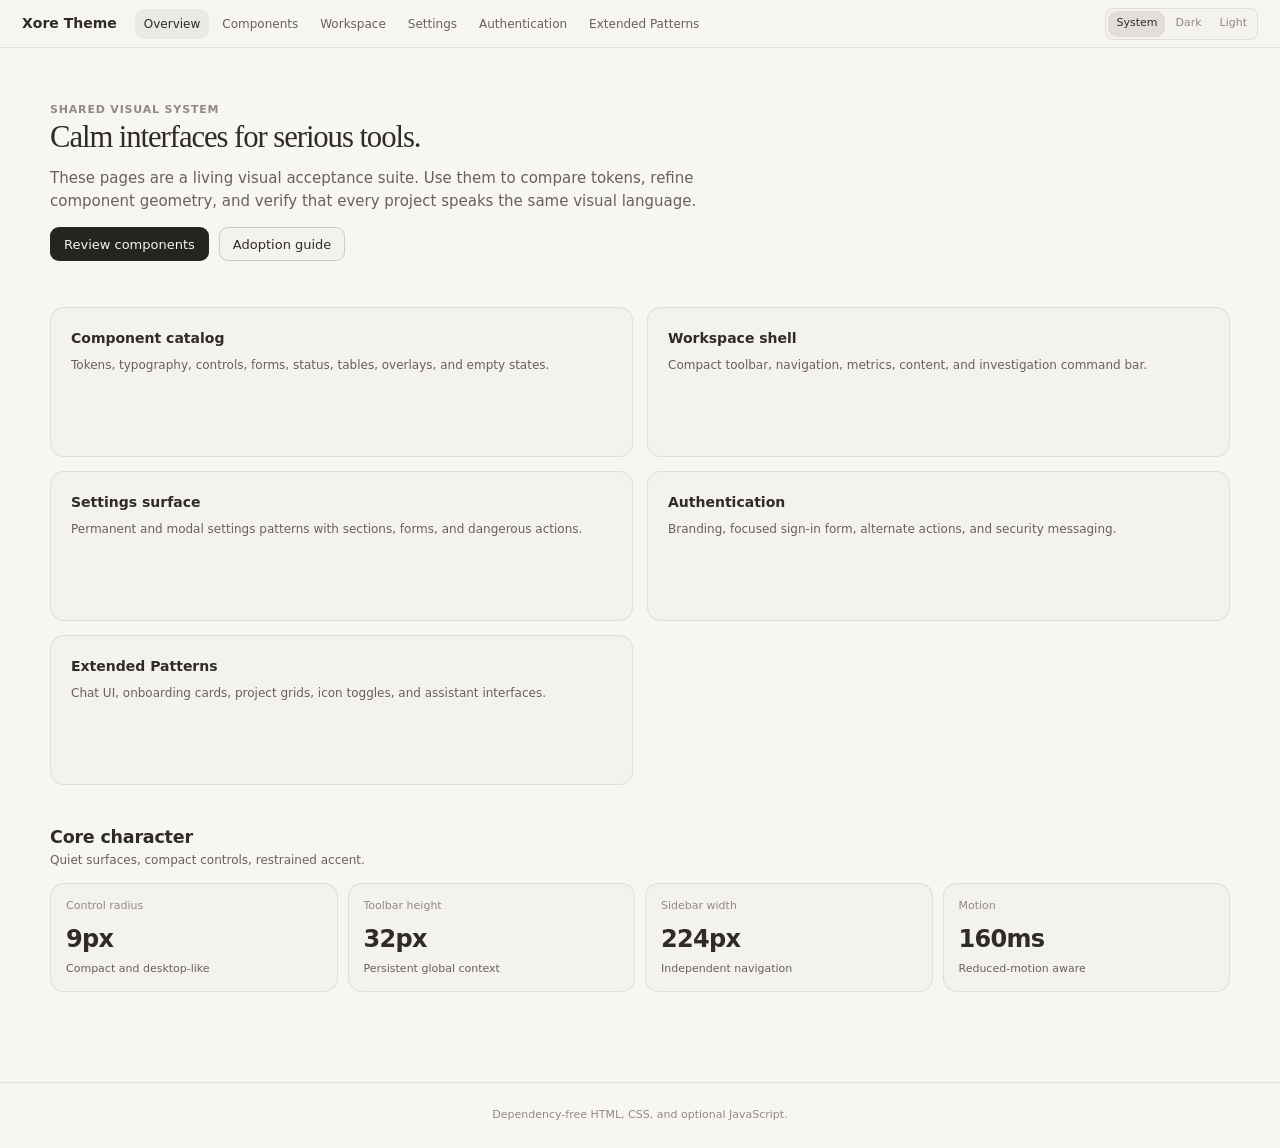
==== commit f3ee6463: "Rename claude-patterns.html to patterns.html, remove Claude branding This repo's own principle (see " ====
--- a/examples/index.html
+++ b/examples/index.html
@@ -17,7 +17,7 @@
       <a href="workspace.html">Workspace</a>
       <a href="settings.html">Settings</a>
       <a href="auth.html">Authentication</a>
-      <a href="claude-patterns.html">Claude Patterns</a>
+      <a href="patterns.html">Extended Patterns</a>
     </div>
     <div class="theme-picker" aria-label="Color theme">
       <button data-theme-value="system" type="button">System</button>
@@ -58,8 +58,8 @@
         <strong>Authentication</strong>
         <span>Branding, focused sign-in form, alternate actions, and security messaging.</span>
       </a>
-      <a class="example-link-card" href="claude-patterns.html">
-        <strong>Claude Patterns</strong>
+      <a class="example-link-card" href="patterns.html">
+        <strong>Extended Patterns</strong>
         <span>Chat UI, onboarding cards, project grids, icon toggles, and assistant interfaces.</span>
       </a>
     </section>
--- a/theme.css
+++ b/theme.css
@@ -457,6 +457,29 @@
 .metric__value { margin-top: 6px; color: var(--text-primary); font-size: 24px; font-weight: 600; letter-spacing: -0.03em; }
 .metric__trend { margin-top: 4px; color: var(--text-secondary); font-size: var(--font-size-xs); }
 
+/* Each bar's height comes from --v (0-100), not an inline height/width.
+   Read docs/CSP.md before setting --v: under a strict style-src (a nonce
+   with no 'unsafe-inline', the only policy that actually stops injected
+   CSS) a nonce covers a style or link element, never a style attribute --
+   so style="--v:58" is silently dropped exactly like style="height:58%"
+   would be. Set --v per bar from a nonced <style> element instead. --v
+   defaults to 0 here so a consumer that never sets it renders a flat,
+   empty chart rather than an invalid computed height. Height is a
+   component default; wrap in a taller container and add height: 100% to
+   .mini-chart, or set a taller default with a modifier class, for a
+   larger chart. */
+.mini-chart { display: flex; align-items: flex-end; gap: 4px; height: 64px; }
+.mini-chart span {
+  --v: 0;
+  flex: 1;
+  min-width: 0;
+  height: calc(var(--v) * 1%);
+  min-height: 2px;
+  border-radius: 3px 3px 0 0;
+  background: var(--accent-soft);
+  border-top: 2px solid var(--accent);
+}
+
 .badge {
   display: inline-flex;
   align-items: center;
@@ -1152,6 +1175,64 @@
 .modal--promo .modal__media { background: var(--artwork-bg); }
 .modal--promo .modal__media img { width: 100%; height: 100%; object-fit: cover; }
 
+/* Command palette — a search-everything dialog, anchored near the top of
+   the viewport rather than dead-centered like .modal's default, sized to
+   its content instead of a fixed box. .modal__close (already absolute,
+   top-right) drops in unchanged; .command-palette__field is the input row
+   in place of .modal__header, and .command-palette__results is optional --
+   a palette with only a field and no results list is a complete, valid
+   instance of this component. */
+.modal--palette {
+  top: 14dvh;
+  height: auto;
+  max-height: min(72dvh, 560px);
+  transform: translateX(-50%);
+  flex-direction: column;
+  width: min(680px, calc(100vw - 40px));
+}
+.command-palette__field {
+  display: flex;
+  flex: none;
+  align-items: center;
+  gap: 10px;
+  padding: 14px 44px 14px 16px;
+  border-bottom: 1px solid var(--border-subtle);
+}
+.command-palette__field svg { flex: none; width: 18px; height: 18px; color: var(--text-muted); }
+.command-palette__field input {
+  flex: 1;
+  min-width: 0;
+  border: 0;
+  background: transparent;
+  outline: 0;
+  color: var(--text-primary);
+  font-size: var(--font-size-lg);
+}
+.command-palette__field input::placeholder { color: var(--text-muted); }
+.command-palette__results { min-height: 0; padding: 6px; overflow-y: auto; }
+.command-palette__row {
+  display: flex;
+  width: 100%;
+  align-items: center;
+  gap: 10px;
+  padding: 9px 10px;
+  border: 0;
+  border-radius: var(--radius-control);
+  background: transparent;
+  color: var(--text-primary);
+  font-size: var(--font-size-footnote);
+  text-align: left;
+  cursor: pointer;
+}
+.command-palette__row:hover, .command-palette__row.active { background: var(--surface-2); }
+.command-palette__row svg { flex: none; width: 15px; height: 15px; color: var(--text-muted); }
+.command-palette__row-title { flex: 1; min-width: 0; overflow: hidden; text-overflow: ellipsis; white-space: nowrap; }
+.command-palette__row-meta { flex: none; color: var(--text-muted); font-size: var(--font-size-xs); }
+.command-palette__empty { padding: 28px 16px; color: var(--text-muted); font-size: var(--font-size-caption); text-align: center; }
+@media (max-width: 767.98px) {
+  .modal--palette { top: 8dvh; width: calc(100vw - 24px); }
+}
+
 /* Pill button — fully rounded calls to action. */
 .btn--pill { padding-inline: 18px; border-radius: var(--radius-pill); }
 
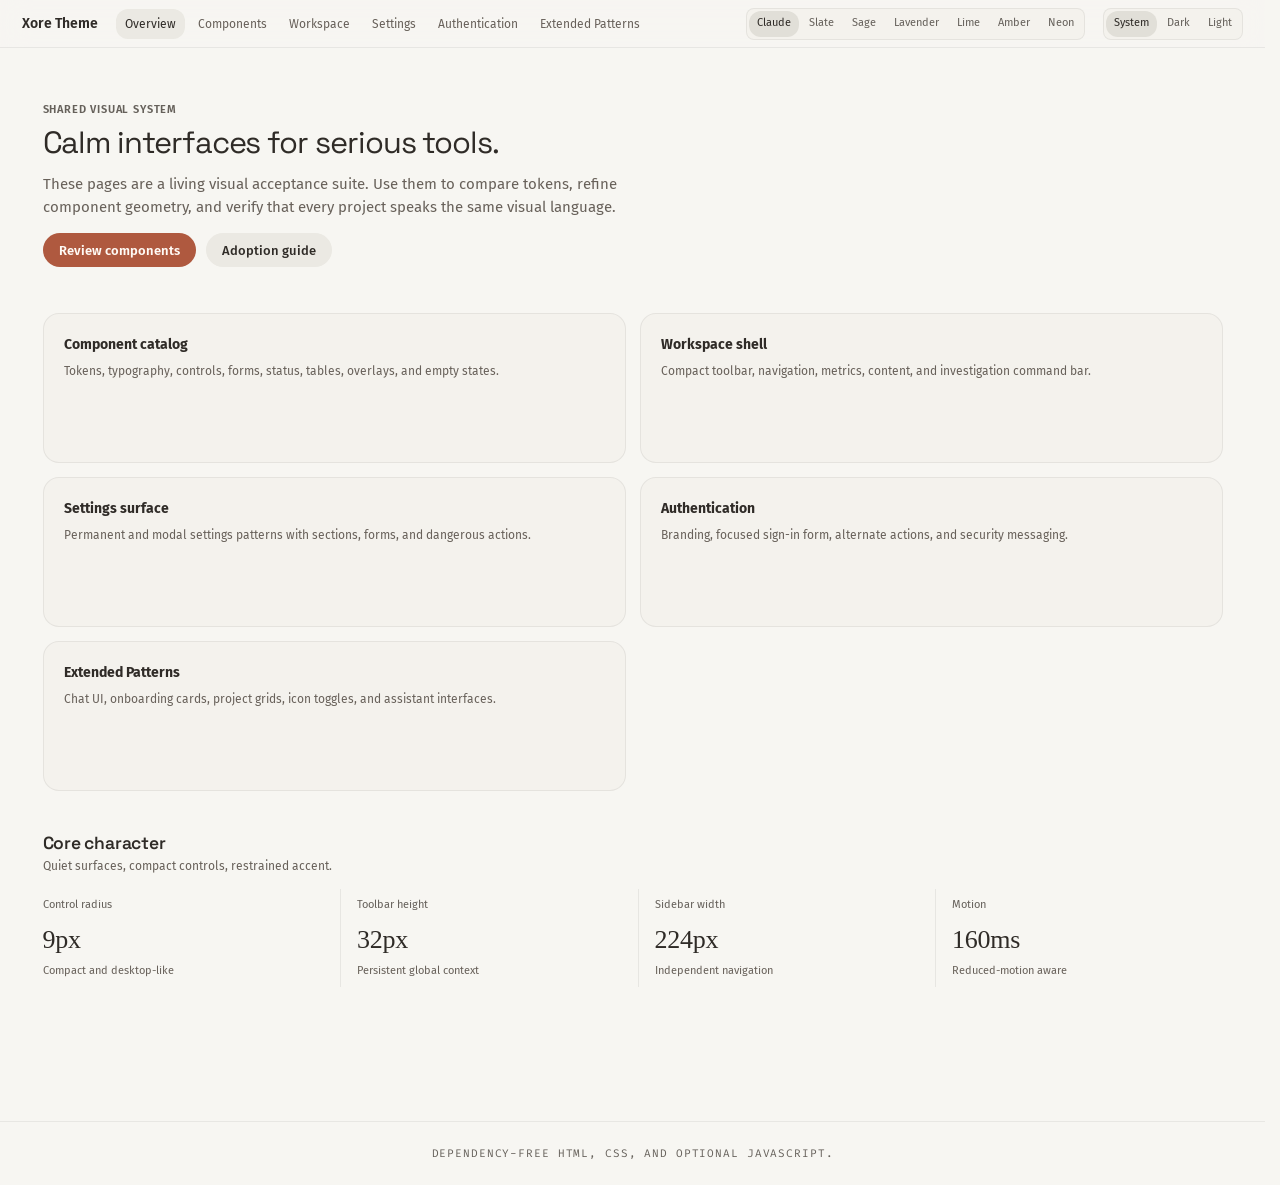
==== commit 75129628: "themes: make a theme a full surface family, not an accent swap data-hp-theme now selects one of seve" ====
--- a/examples/index.html
+++ b/examples/index.html
@@ -1,6 +1,8 @@
 <!doctype html>
 <html lang="en">
 <head>
+  <link rel="preconnect" href="https://fonts.gstatic.com" crossorigin>
+  <link rel="stylesheet" href="https://fonts.googleapis.com/css2?family=Fira+Code:wght@400;500;600;700&family=Fira+Sans:wght@400;500;600;700&family=Space+Grotesk:wght@400;500;600;700&display=swap">
   <meta charset="utf-8">
   <meta name="viewport" content="width=device-width, initial-scale=1">
   <title>Xore Theme examples</title>
@@ -18,6 +20,15 @@
       <a href="settings.html">Settings</a>
       <a href="auth.html">Authentication</a>
       <a href="patterns.html">Extended Patterns</a>
+    </div>
+    <div class="theme-picker" aria-label="Theme">
+      <button data-hp-theme-value="claude" type="button">Claude</button>
+      <button data-hp-theme-value="slate" type="button">Slate</button>
+      <button data-hp-theme-value="sage" type="button">Sage</button>
+      <button data-hp-theme-value="lavender" type="button">Lavender</button>
+      <button data-hp-theme-value="lime" type="button">Lime</button>
+      <button data-hp-theme-value="amber" type="button">Amber</button>
+      <button data-hp-theme-value="neon" type="button">Neon</button>
     </div>
     <div class="theme-picker" aria-label="Color theme">
       <button data-theme-value="system" type="button">System</button>
--- a/theme.css
+++ b/theme.css
@@ -1,67 +1,112 @@
 /*
  * Xore Theme
  * A quiet, warm desktop-productivity interface for self-hosted applications.
- * Framework-free, dependency-free, and safe to copy into another repository.
+ * Framework-free and safe to copy into another repository.
  */
 
+/* Typography is web-loaded, but NOT from here. An @import at the top of the
+   main stylesheet is the worst place for it: the browser has to fetch and
+   parse this file before it even discovers the import, then fetch the font
+   CSS, then the font files — three serial round trips on the critical path,
+   repeated on every page load, with first paint of the whole application
+   blocked behind a third-party host.
+
+   Consumers add these two lines to <head> instead, so the font CSS is
+   discovered immediately and resolves in parallel with this stylesheet:
+
+     <link rel="preconnect" href="https://fonts.gstatic.com" crossorigin>
+     <link rel="stylesheet" href="https://fonts.googleapis.com/css2?family=Fira+Code:wght@400;500;600;700&family=Fira+Sans:wght@400;500;600;700&family=Space+Grotesk:wght@400;500;600;700&display=swap">
+
+   The --font-* stacks below carry platform-native fallbacks, so a blocked or
+   offline font host degrades rather than breaks. See docs/ADOPTION.md. */
+
+
+/* ── Mode ──────────────────────────────────────────────────────────────
+   :root declares both schemes, so the operating system's preference wins
+   by default; [data-theme] pins an explicit choice. Every colour token
+   below resolves through light-dark() against this, which is what lets a
+   theme be one block instead of the three it used to take (:root for dark,
+   [data-theme="light"], and a prefers-color-scheme copy of the second). */
+:root { color-scheme: light dark; }
+[data-theme="light"] { color-scheme: light; }
+[data-theme="dark"] { color-scheme: dark; }
+
 :root {
-  color-scheme: dark;
-
-  --app-bg: #20201f;
-  --sidebar-bg: #1e1e1c;
-  --toolbar-bg: #242422;
-  --surface-0: #242422;
-  --surface-1: #2c2c2a;
-  --surface-2: #343432;
-  --surface-3: #3d3d3b;
-  --surface-hover: #42423f;
-  --surface-raised: #383835;
-
-  --border-subtle: rgba(255, 255, 255, 0.075);
-  --border-strong: rgba(255, 255, 255, 0.14);
-  --border-focus: rgba(109, 167, 236, 0.62);
-
-  --text-primary: #e9e6df;
-  --text-secondary: #a8a49c;
-  --text-muted: #8c8f8d;
-  --text-disabled: #68635e;
-  --text-on-accent: #211a17;
-  --text-link: #6da7ec;
-  --text-link-hover: #93bdf1;
-  --switch-on: #2a78d6;
-  --btn-inverted-bg: #f5f4ef;
-  --btn-inverted-bg-hover: #ffffff;
-  --btn-inverted-text: #161513;
+  /* ── Semantic status ramp ────────────────────────────────────────────
+     Shared across every theme, deliberately. Status colour is meaning, not
+     decoration: "danger" must read as danger whichever theme the operator
+     picked. A theme owns its surfaces and its accent; it does not own what
+     red means.
+
+     a11y: the *-text-on-soft family is measured composited over --surface-1
+     (a badge's realistic worst-case backdrop), not against the raw token,
+     and the *-badge-fill family exists because the badge design's fixed
+     near-black ink measured 3.4-4.0:1 against the plain status colours in
+     light theme. Both are enforced by scripts/check-contrast.mjs rather
+     than restated as measurements in comments here. */
+  --success: light-dark(#3f8764, #79c99e);
+  --success-soft: light-dark(rgba(63, 135, 100, 0.18), rgba(121, 201, 158, 0.20));
+  --info: light-dark(#487eaa, #78a9d4);
+  --info-soft: light-dark(rgba(72, 126, 170, 0.18), rgba(120, 169, 212, 0.20));
+  --warning: light-dark(#9b6b25, #deb36a);
+  --warning-soft: light-dark(rgba(155, 107, 37, 0.19), rgba(222, 179, 106, 0.21));
+  --danger: light-dark(#b34f4c, #dc7774);
+  --danger-soft: light-dark(rgba(179, 79, 76, 0.20), rgba(220, 119, 116, 0.21));
+  --critical: light-dark(#c53030, #ff5c5c);
+  --critical-soft: light-dark(rgba(197, 48, 48, 0.13), rgba(255, 92, 92, 0.16));
+  --success-text-on-soft: light-dark(#2d674b, #8ed4ae);
+  --info-text-on-soft: light-dark(#346084, #9fc3e3);
+  --warning-text-on-soft: light-dark(#7a5319, #e7c284);
+  --danger-text-on-soft: light-dark(#943d3a, #ecaba9);
+  --critical-text-on-soft: light-dark(#b82929, #ff8080);
+  --success-badge-fill: light-dark(#569577, #79c99e);
+  --info-badge-fill: light-dark(#5788b1, #78a9d4);
+  --warning-badge-fill: light-dark(#ab8348, #deb36a);
+  --danger-badge-fill: light-dark(#c06d6a, #dc7774);
+
+  /* Fixed regardless of theme or mode: ink on a saturated status fill, the
+     knob of a control, and the artwork plate promo media sits on. */
   --control-knob: #ffffff;
   --text-on-status: #ffffff;
   --artwork-bg: #e9e3d6;
-  --overlay-bg: rgba(0, 0, 0, 0.5);
-
-  --accent: #d97757;
-  --accent-hover: #e18768;
-  --accent-pressed: #c9684b;
-  --accent-soft: rgba(217, 119, 87, 0.14);
-
-  --success: #79c99e;
-  --success-soft: rgba(121, 201, 158, 0.13);
-  --info: #78a9d4;
-  --info-soft: rgba(120, 169, 212, 0.13);
-  --warning: #deb36a;
-  --warning-soft: rgba(222, 179, 106, 0.14);
-  --danger: #dc7774;
-  --danger-soft: rgba(220, 119, 116, 0.14);
-
+
+  /* ── Elevation geometry ──────────────────────────────────────────────
+     The colours are per-theme (see the generated block below); the shape is
+     shared. --shadow-inset and --shadow-pill are new: six rules used to
+     hardcode rgba(0, 0, 0, ...) box-shadows and so never followed the theme
+     at all, which was visibly wrong in light mode long before themes. */
+  --shadow-raised: 0 1px 2px var(--shadow-raised-near), 0 8px 26px var(--shadow-raised-far);
+  --shadow-dialog: 0 2px 6px var(--shadow-dialog-near), 0 24px 80px var(--shadow-dialog-far);
+  --shadow-inset: 0 1px 4px var(--shadow-inset-color);
+  --shadow-pill: 0 3px 12px var(--shadow-pill-color);
+
+  /* Design refresh (APIARY design lab, Xore's picks): larger, calmer radii
+     in the claude.ai direction. Every consumer shares the shift -- that is
+     the point of the refresh, not a side effect. */
   --radius-xs: 6px;
-  --radius-control: 9px;
-  --radius-panel: 14px;
-  --radius-dialog: 18px;
+  --radius-control: 12px;
+  --radius-panel: 16px;
+  --radius-dialog: 24px;
   --radius-pill: 999px;
 
-  --shadow-raised: 0 8px 26px rgba(0, 0, 0, 0.24);
-  --shadow-dialog: 0 24px 80px rgba(0, 0, 0, 0.52);
-  --font-display: "Iowan Old Style", "Palatino Linotype", Palatino, Georgia, "Times New Roman", serif;
-  --transition-fast: 120ms ease;
-  --transition: 160ms ease;
+  --shadow-raised: 0 1px 2px rgba(0, 0, 0, 0.18), 0 8px 26px rgba(0, 0, 0, 0.24);
+  --shadow-dialog: 0 2px 6px rgba(0, 0, 0, 0.3), 0 24px 80px rgba(0, 0, 0, 0.52);
+  /* Xore typography is web-loaded above, with platform-native fallbacks for
+     offline or blocked requests. */
+  --font-sans: "Fira Sans", "Segoe UI", system-ui, -apple-system, BlinkMacSystemFont, sans-serif;
+  --font-display: "Space Grotesk", "Fira Sans", "Segoe UI", system-ui, sans-serif;
+  --font-mono: "Fira Code", "SFMono-Regular", "Cascadia Code", "Roboto Mono", ui-monospace, monospace;
+  /* Serif voice for humane, claude.ai-style greeting headlines (design
+     refresh); platform serifs only, nothing web-loaded. */
+  --font-serif: Georgia, "Times New Roman", "DejaVu Serif", serif;
+  /* A standard ease-out curve (fast start, gentle settle) rather than the
+     linear-ish default `ease` keyword -- every hover/focus/panel transition
+     in the theme reads slightly more deliberate with the same durations.
+     Exposed on its own so the entrance-animation utilities below (and any
+     consumer's own keyframes) can reuse the exact same curve. */
+  --ease-out: cubic-bezier(0, 0, 0.2, 1);
+  --transition-fast: 120ms var(--ease-out);
+  --transition: 160ms var(--ease-out);
 
   --toolbar-height: 32px;
   --sidebar-width: 224px;
@@ -106,97 +151,396 @@
   --shadow-modal: var(--shadow-dialog);
 }
 
-[data-theme="light"] {
-  color-scheme: light;
-  --app-bg: #f7f6f2;
-  --sidebar-bg: #f0efeb;
-  --toolbar-bg: #f5f4f0;
-  --surface-0: #fbfaf7;
-  --surface-1: #f4f2ed;
-  --surface-2: #ebe9e3;
-  --surface-3: #e1dfd8;
-  --surface-hover: #e9e7e1;
-  --surface-raised: #fffefa;
-  --border-subtle: rgba(34, 31, 28, 0.09);
-  --border-strong: rgba(34, 31, 28, 0.18);
-  --text-primary: #2f2b27;
-  --text-secondary: #68615a;
-  --text-muted: #918a82;
-  --text-disabled: #aaa49d;
-  --text-on-accent: #fffaf5;
-  --text-link: #2a78d6;
-  --text-link-hover: #2566d0;
-  --switch-on: #2566d0;
-  --border-focus: rgba(42, 120, 214, 0.55);
-  --btn-inverted-bg: #262421;
-  --btn-inverted-bg-hover: #151412;
-  --btn-inverted-text: #f5f4ef;
-  --control-knob: #ffffff;
-  --text-on-status: #ffffff;
-  --artwork-bg: #e9e3d6;
-  --overlay-bg: rgba(34, 31, 28, 0.36);
-  --accent: #c76548;
-  --accent-hover: #b9583c;
-  --accent-pressed: #a74b33;
-  --accent-soft: rgba(199, 101, 72, 0.12);
-  --success: #3f8764;
-  --success-soft: rgba(63, 135, 100, 0.11);
-  --info: #487eaa;
-  --info-soft: rgba(72, 126, 170, 0.11);
-  --warning: #9b6b25;
-  --warning-soft: rgba(155, 107, 37, 0.11);
-  --danger: #b34f4c;
-  --danger-soft: rgba(179, 79, 76, 0.11);
-  --shadow-raised: 0 8px 26px rgba(48, 42, 36, 0.09);
-  --shadow-dialog: 0 24px 70px rgba(48, 42, 36, 0.19);
-}
-
-@media (prefers-color-scheme: light) {
+/* ── Mode-dependent values that are not colours ────────────────────────
+   light-dark() takes <color> only, so the handful of tokens whose value is
+   a filter or a display keyword still need a per-mode rule. Keeping them as
+   *intent* tokens is the point: rules elsewhere read the token instead of
+   matching on [data-theme="dark"] themselves, so a theme beyond light/dark
+   cannot silently miss them. That is exactly how the Leaflet basemap ended
+   up unfiltered and the brand mark ended up wrong outside the two names the
+   selectors happened to enumerate. */
+:root {
+  --basemap-filter: none;
+  --theme-art-dark-display: none;
+  --theme-art-light-display: block;
+}
+[data-theme="dark"] {
+  --basemap-filter: brightness(0.62) invert(1) contrast(1.25) hue-rotate(180deg) saturate(0.35);
+  --theme-art-dark-display: block;
+  --theme-art-light-display: none;
+}
+@media (prefers-color-scheme: dark) {
   :root:not([data-theme]) {
-    color-scheme: light;
-    --app-bg: #f7f6f2;
-    --sidebar-bg: #f0efeb;
-    --toolbar-bg: #f5f4f0;
-    --surface-0: #fbfaf7;
-    --surface-1: #f4f2ed;
-    --surface-2: #ebe9e3;
-    --surface-3: #e1dfd8;
-    --surface-hover: #e9e7e1;
-    --surface-raised: #fffefa;
-    --border-subtle: rgba(34, 31, 28, 0.09);
-    --border-strong: rgba(34, 31, 28, 0.18);
-    --text-primary: #2f2b27;
-    --text-secondary: #68615a;
-    --text-muted: #918a82;
-    --text-disabled: #aaa49d;
-    --text-on-accent: #fffaf5;
-    --text-link: #2a78d6;
-    --text-link-hover: #2566d0;
-    --switch-on: #2566d0;
-    --border-focus: rgba(42, 120, 214, 0.55);
-    --btn-inverted-bg: #262421;
-    --btn-inverted-bg-hover: #151412;
-    --btn-inverted-text: #f5f4ef;
-    --control-knob: #ffffff;
-    --text-on-status: #ffffff;
-    --artwork-bg: #e9e3d6;
-    --overlay-bg: rgba(34, 31, 28, 0.36);
-    --accent: #c76548;
-    --accent-hover: #b9583c;
-    --accent-pressed: #a74b33;
-    --accent-soft: rgba(199, 101, 72, 0.12);
-    --success: #3f8764;
-    --success-soft: rgba(63, 135, 100, 0.11);
-    --info: #487eaa;
-    --info-soft: rgba(72, 126, 170, 0.11);
-    --warning: #9b6b25;
-    --warning-soft: rgba(155, 107, 37, 0.11);
-    --danger: #b34f4c;
-    --danger-soft: rgba(179, 79, 76, 0.11);
-    --shadow-raised: 0 8px 26px rgba(48, 42, 36, 0.09);
-    --shadow-dialog: 0 24px 70px rgba(48, 42, 36, 0.19);
+    --basemap-filter: brightness(0.62) invert(1) contrast(1.25) hue-rotate(180deg) saturate(0.35);
+    --theme-art-dark-display: block;
+    --theme-art-light-display: none;
   }
 }
+
+/* >>> GENERATED THEME SURFACES — scripts/gen-themes.mjs — do not edit by hand */
+/*
+ * Generated — edit scripts/theme-tokens.mjs and re-run
+ * `node scripts/gen-themes.mjs`. `node scripts/check-contrast.mjs`
+ * enforces WCAG AA across every theme and mode in CI.
+ *
+ * A theme owns the whole surface: ground, sidebar, toolbar, the surface
+ * ramp, borders, the text ramp, elevation and the accent family. The
+ * semantic status ramp (success/info/warning/danger/critical) is shared
+ * across themes and lives in the base block above — status colour is
+ * meaning, not decoration, and must not shift with the operator's
+ * choice of theme.
+ *
+ * Mode is decided by color-scheme: :root declares `light dark`, so the
+ * system preference wins by default and [data-theme="light"|"dark"]
+ * pins it. That is why one block covers both modes.
+ *
+ * `claude` is the default; its values are byte-identical to the ones
+ * that shipped before this block became generated, and the generator
+ * asserts that identity on every run.
+ */
+
+/* Claude — The default. Warm charcoal and ivory with the copper brand accent — identity values, unchanged. */
+:root,
+[data-hp-theme="claude"],
+[data-hp-palette="claude"] {
+  --app-bg: light-dark(#f7f6f2, #20201f);
+  --sidebar-bg: light-dark(#f0efeb, #1e1e1c);
+  --toolbar-bg: light-dark(#f5f4f0, #242422);
+  --surface-0: light-dark(#fbfaf7, #242422);
+  --surface-1: light-dark(#f4f2ed, #2c2c2a);
+  --surface-2: light-dark(#ebe9e3, #343432);
+  --surface-3: light-dark(#e1dfd8, #3d3d3b);
+  --surface-hover: light-dark(#e9e7e1, #42423f);
+  --surface-raised: light-dark(#fffefa, #383835);
+  --border-subtle: light-dark(rgba(34, 31, 28, 0.07), rgba(255, 255, 255, 0.05));
+  --border-strong: light-dark(rgba(34, 31, 28, 0.14), rgba(255, 255, 255, 0.11));
+  --border-focus: light-dark(#1f5fae, rgba(109, 167, 236, 0.75));
+  --text-primary: light-dark(#2f2b27, #e9e6df);
+  --text-secondary: light-dark(#68615a, #a8a49c);
+  --text-muted: light-dark(#66615b, #a5a9a6);
+  --text-disabled: light-dark(#aaa49d, #68635e);
+  --accent: light-dark(#af593f, #d97757);
+  --accent-hover: light-dark(#a34d35, #e18768);
+  --accent-pressed: light-dark(#93422d, #c9684b);
+  --accent-soft: light-dark(rgba(199, 101, 72, 0.12), rgba(217, 119, 87, 0.14));
+  --accent-text-on-soft: light-dark(#a2472b, #e38f74);
+  --text-on-accent: light-dark(#fffaf5, #211a17);
+  --text-link: light-dark(#2a78d6, #6da7ec);
+  --text-link-hover: light-dark(#2566d0, #93bdf1);
+  --switch-on: light-dark(#2566d0, #2a78d6);
+  --btn-inverted-bg: light-dark(#262421, #f5f4ef);
+  --btn-inverted-bg-hover: light-dark(#151412, #ffffff);
+  --btn-inverted-text: light-dark(#f5f4ef, #161513);
+  --overlay-bg: light-dark(rgba(34, 31, 28, 0.36), rgba(0, 0, 0, 0.5));
+  --terminal-bg: light-dark(#474336, #181817);
+  --terminal-fg: light-dark(#e6e6e6, #e9e6df);
+  --framebuffer-bg: light-dark(#3e3b2f, #101010);
+  --diagram-plate: #ffffff;
+  --shadow-raised-near: light-dark(rgba(48, 42, 36, 0.11), rgba(0, 0, 0, 0.18));
+  --shadow-raised-far: light-dark(rgba(48, 42, 36, 0.16), rgba(0, 0, 0, 0.24));
+  --shadow-dialog-near: light-dark(rgba(48, 42, 36, 0.12), rgba(0, 0, 0, 0.3));
+  --shadow-dialog-far: light-dark(rgba(48, 42, 36, 0.19), rgba(0, 0, 0, 0.52));
+  --shadow-inset-color: light-dark(rgba(48, 42, 36, 0.12), rgba(0, 0, 0, 0.18));
+  --shadow-pill-color: light-dark(rgba(48, 42, 36, 0.16), rgba(0, 0, 0, 0.24));
+}
+
+/* Slate — Cool zinc/slate neutrals — the dominant direction for technology products. */
+[data-hp-theme="slate"],
+[data-hp-palette="slate"] {
+  --app-bg: light-dark(#f2f4f7, #1d1f22);
+  --sidebar-bg: light-dark(#ebedf0, #171c23);
+  --toolbar-bg: light-dark(#f0f2f5, #1d2229);
+  --surface-0: light-dark(#f7f9fb, #1d2229);
+  --surface-1: light-dark(#edf0f4, #252a31);
+  --surface-2: light-dark(#e3e7eb, #2d3239);
+  --surface-3: light-dark(#d8dce1, #363b42);
+  --surface-hover: light-dark(#e1e5e9, #383f49);
+  --surface-raised: light-dark(#fafcff, #2e353f);
+  --border-subtle: light-dark(rgba(28, 31, 34, 0.07), rgba(255, 255, 255, 0.05));
+  --border-strong: light-dark(rgba(28, 31, 34, 0.14), rgba(255, 255, 255, 0.11));
+  --border-focus: light-dark(#44618a, #8aa2c0);
+  --text-primary: light-dark(#272b2f, #c9e0ff);
+  --text-secondary: light-dark(#595d64, #8eaacc);
+  --text-muted: light-dark(#5a5d62, #9fa9b4);
+  --text-disabled: light-dark(#9ea3a9, #475f7f);
+  --accent: light-dark(#44618a, #8aa2c0);
+  --accent-hover: light-dark(#3d577c, #9bafc9);
+  --accent-pressed: light-dark(#374e6f, #7995b7);
+  --accent-soft: light-dark(rgba(68, 97, 138, 0.13), rgba(138, 162, 192, 0.16));
+  --accent-text-on-soft: light-dark(#3e5b81, #9cb4cc);
+  --text-on-accent: light-dark(#ffffff, #1c1613);
+  --text-link: light-dark(#44618a, #8aa2c0);
+  --text-link-hover: light-dark(#3a5376, #9eb2cb);
+  --switch-on: light-dark(#44618a, #8aa2c0);
+  --btn-inverted-bg: light-dark(#212326, #e5f0ff);
+  --btn-inverted-bg-hover: light-dark(#121315, #ffffff);
+  --btn-inverted-text: light-dark(#eff2f5, #0c131d);
+  --overlay-bg: light-dark(rgba(28, 31, 34, 0.36), rgba(0, 0, 0, 0.5));
+  --terminal-bg: light-dark(#363d47, #13171c);
+  --terminal-fg: light-dark(#e6e6e6, #c9e0ff);
+  --framebuffer-bg: light-dark(#2f363e, #0d1013);
+  --diagram-plate: #ffffff;
+  --shadow-raised-near: light-dark(rgba(37, 41, 47, 0.11), rgba(0, 0, 0, 0.18));
+  --shadow-raised-far: light-dark(rgba(37, 41, 47, 0.16), rgba(0, 0, 0, 0.24));
+  --shadow-dialog-near: light-dark(rgba(37, 41, 47, 0.12), rgba(0, 0, 0, 0.3));
+  --shadow-dialog-far: light-dark(rgba(37, 41, 47, 0.19), rgba(0, 0, 0, 0.52));
+  --shadow-inset-color: light-dark(rgba(37, 41, 47, 0.12), rgba(0, 0, 0, 0.18));
+  --shadow-pill-color: light-dark(rgba(37, 41, 47, 0.16), rgba(0, 0, 0, 0.24));
+}
+
+/* Sage — Olive and stone — the earth-tone direction, calm and low-fatigue. */
+[data-hp-theme="sage"],
+[data-hp-palette="sage"] {
+  --app-bg: light-dark(#f2f7f2, #1d221e);
+  --sidebar-bg: light-dark(#ebf0eb, #182219);
+  --toolbar-bg: light-dark(#f0f5f0, #1e281f);
+  --surface-0: light-dark(#f7fbf7, #1e281f);
+  --surface-1: light-dark(#edf4ed, #263027);
+  --surface-2: light-dark(#e3ebe3, #2e382f);
+  --surface-3: light-dark(#d8e1d9, #374138);
+  --surface-hover: light-dark(#e1e9e1, #39483a);
+  --surface-raised: light-dark(#fafffa, #2f3e31);
+  --border-subtle: light-dark(rgba(28, 34, 28, 0.07), rgba(255, 255, 255, 0.05));
+  --border-strong: light-dark(rgba(28, 34, 28, 0.14), rgba(255, 255, 255, 0.11));
+  --border-focus: light-dark(#4d7a42, #8fb27b);
+  --text-primary: light-dark(#272f27, #cbfdd0);
+  --text-secondary: light-dark(#566257, #84c08a);
+  --text-muted: light-dark(#59635a, #a0b3a2);
+  --text-disabled: light-dark(#9daa9e, #4a7c4f);
+  --accent: light-dark(#4d7a42, #8fb27b);
+  --accent-hover: light-dark(#456d3b, #9dbb8b);
+  --accent-pressed: light-dark(#3c6034, #81a96b);
+  --accent-soft: light-dark(rgba(77, 122, 66, 0.13), rgba(143, 178, 123, 0.16));
+  --accent-text-on-soft: light-dark(#3f6534, #a4c090);
+  --text-on-accent: light-dark(#ffffff, #1c1613);
+  --text-link: light-dark(#456e3a, #8fb27b);
+  --text-link-hover: light-dark(#385a2f, #9fbd8e);
+  --switch-on: light-dark(#456e3a, #8fb27b);
+  --btn-inverted-bg: light-dark(#212621, #e5ffe8);
+  --btn-inverted-bg-hover: light-dark(#121512, #ffffff);
+  --btn-inverted-text: light-dark(#eff5ef, #0d1c0e);
+  --overlay-bg: light-dark(rgba(28, 34, 28, 0.36), rgba(0, 0, 0, 0.5));
+  --terminal-bg: light-dark(#364738, #141b15);
+  --terminal-fg: light-dark(#e6e6e6, #cbfdd0);
+  --framebuffer-bg: light-dark(#2f3e31, #0d120e);
+  --diagram-plate: #ffffff;
+  --shadow-raised-near: light-dark(rgba(36, 48, 37, 0.11), rgba(0, 0, 0, 0.18));
+  --shadow-raised-far: light-dark(rgba(36, 48, 37, 0.16), rgba(0, 0, 0, 0.24));
+  --shadow-dialog-near: light-dark(rgba(36, 48, 37, 0.12), rgba(0, 0, 0, 0.3));
+  --shadow-dialog-far: light-dark(rgba(36, 48, 37, 0.19), rgba(0, 0, 0, 0.52));
+  --shadow-inset-color: light-dark(rgba(36, 48, 37, 0.12), rgba(0, 0, 0, 0.18));
+  --shadow-pill-color: light-dark(rgba(36, 48, 37, 0.16), rgba(0, 0, 0, 0.24));
+}
+
+/* Lavender — Digital lavender on a cool violet-grey ground. */
+[data-hp-theme="lavender"],
+[data-hp-palette="lavender"] {
+  --app-bg: light-dark(#f4f2f7, #1f1d22);
+  --sidebar-bg: light-dark(#edebf0, #1c1822);
+  --toolbar-bg: light-dark(#f2f0f5, #221e28);
+  --surface-0: light-dark(#f8f7fb, #221e28);
+  --surface-1: light-dark(#efeef3, #2a2630);
+  --surface-2: light-dark(#e6e4ea, #322e38);
+  --surface-3: light-dark(#dbd9e0, #3b3741);
+  --surface-hover: light-dark(#e4e2e8, #3e3849);
+  --surface-raised: light-dark(#fcfaff, #342e3f);
+  --border-subtle: light-dark(rgba(30, 28, 34, 0.07), rgba(255, 255, 255, 0.05));
+  --border-strong: light-dark(rgba(30, 28, 34, 0.14), rgba(255, 255, 255, 0.11));
+  --border-focus: light-dark(#6d4fc4, #ab93e3);
+  --text-primary: light-dark(#2a282e, #ddc9ff);
+  --text-secondary: light-dark(#5f5b67, #b19bd2);
+  --text-muted: light-dark(#5f5c65, #a79fb4);
+  --text-disabled: light-dark(#a19ea9, #5c487e);
+  --accent: light-dark(#6d4fc4, #ab93e3);
+  --accent-hover: light-dark(#6040bf, #bba7e8);
+  --accent-pressed: light-dark(#593baf, #9b7fde);
+  --accent-soft: light-dark(rgba(109, 79, 196, 0.13), rgba(171, 147, 227, 0.16));
+  --accent-text-on-soft: light-dark(#613fc0, #baa7e8);
+  --text-on-accent: light-dark(#ffffff, #1c1613);
+  --text-link: light-dark(#6d4fc4, #ab93e3);
+  --text-link-hover: light-dark(#5d3db7, #beabe9);
+  --switch-on: light-dark(#6d4fc4, #ab93e3);
+  --btn-inverted-bg: light-dark(#232126, #efe5ff);
+  --btn-inverted-bg-hover: light-dark(#131215, #ffffff);
+  --btn-inverted-text: light-dark(#f1eff5, #120c1d);
+  --overlay-bg: light-dark(rgba(30, 28, 34, 0.36), rgba(0, 0, 0, 0.5));
+  --terminal-bg: light-dark(#3c3845, #17141b);
+  --terminal-fg: light-dark(#e6e6e6, #ddc9ff);
+  --framebuffer-bg: light-dark(#35313d, #100d12);
+  --diagram-plate: #ffffff;
+  --shadow-raised-near: light-dark(rgba(40, 37, 47, 0.11), rgba(0, 0, 0, 0.18));
+  --shadow-raised-far: light-dark(rgba(40, 37, 47, 0.16), rgba(0, 0, 0, 0.24));
+  --shadow-dialog-near: light-dark(rgba(40, 37, 47, 0.12), rgba(0, 0, 0, 0.3));
+  --shadow-dialog-far: light-dark(rgba(40, 37, 47, 0.19), rgba(0, 0, 0, 0.52));
+  --shadow-inset-color: light-dark(rgba(40, 37, 47, 0.12), rgba(0, 0, 0, 0.18));
+  --shadow-pill-color: light-dark(rgba(40, 37, 47, 0.16), rgba(0, 0, 0, 0.24));
+}
+
+/* Lime — Fintech lime against cool whites — bright and dashboard-first, the ground stays crisp. */
+[data-hp-theme="lime"],
+[data-hp-palette="lime"] {
+  --app-bg: light-dark(#f7f8f1, #21221d);
+  --sidebar-bg: light-dark(#f0f1ea, #1f2218);
+  --toolbar-bg: light-dark(#f5f6ef, #25281e);
+  --surface-0: light-dark(#fbfcf6, #25281e);
+  --surface-1: light-dark(#f3f5ec, #2d3026);
+  --surface-2: light-dark(#eaede1, #35382e);
+  --surface-3: light-dark(#e0e3d6, #3e4137);
+  --surface-hover: light-dark(#e8ebdf, #444839);
+  --surface-raised: light-dark(#fefffa, #3a3e2f);
+  --border-subtle: light-dark(rgba(34, 35, 27, 0.07), rgba(255, 255, 255, 0.05));
+  --border-strong: light-dark(rgba(34, 35, 27, 0.14), rgba(255, 255, 255, 0.11));
+  --border-focus: light-dark(#5f7d1f, #b3cf5a);
+  --text-primary: light-dark(#2e3125, #f0feca);
+  --text-secondary: light-dark(#5e6251, #b1c183);
+  --text-muted: light-dark(#5f6255, #aeb3a0);
+  --text-disabled: light-dark(#a9ad9a, #6f7d49);
+  --accent: light-dark(#5f7d1f, #b3cf5a);
+  --accent-hover: light-dark(#536d1b, #bcd56e);
+  --accent-pressed: light-dark(#465c17, #aac946);
+  --accent-soft: light-dark(rgba(95, 125, 31, 0.13), rgba(179, 207, 90, 0.16));
+  --accent-text-on-soft: light-dark(#4d6519, #b3cf5a);
+  --text-on-accent: light-dark(#ffffff, #1c1613);
+  --text-link: light-dark(#536d1b, #b3cf5a);
+  --text-link-hover: light-dark(#405415, #bed672);
+  --switch-on: light-dark(#536d1b, #b3cf5a);
+  --btn-inverted-bg: light-dark(#262720, #f8ffe5);
+  --btn-inverted-bg-hover: light-dark(#151611, #ffffff);
+  --btn-inverted-text: light-dark(#f5f6ee, #181c0d);
+  --overlay-bg: light-dark(rgba(34, 35, 27, 0.36), rgba(0, 0, 0, 0.5));
+  --terminal-bg: light-dark(#454a33, #191b14);
+  --terminal-fg: light-dark(#e6e6e6, #f0feca);
+  --framebuffer-bg: light-dark(#3d412d, #11120d);
+  --diagram-plate: #ffffff;
+  --shadow-raised-near: light-dark(rgba(47, 50, 34, 0.11), rgba(0, 0, 0, 0.18));
+  --shadow-raised-far: light-dark(rgba(47, 50, 34, 0.16), rgba(0, 0, 0, 0.24));
+  --shadow-dialog-near: light-dark(rgba(47, 50, 34, 0.12), rgba(0, 0, 0, 0.3));
+  --shadow-dialog-far: light-dark(rgba(47, 50, 34, 0.19), rgba(0, 0, 0, 0.52));
+  --shadow-inset-color: light-dark(rgba(47, 50, 34, 0.12), rgba(0, 0, 0, 0.18));
+  --shadow-pill-color: light-dark(rgba(47, 50, 34, 0.16), rgba(0, 0, 0, 0.24));
+}
+
+/* Amber — Sandstone and warm sand — pushed distinctly warmer and drier than the default. */
+[data-hp-theme="amber"],
+[data-hp-palette="amber"] {
+  --app-bg: light-dark(#faf5ef, #23201c);
+  --sidebar-bg: light-dark(#f3efe8, #231e17);
+  --toolbar-bg: light-dark(#f8f3ed, #2a241d);
+  --surface-0: light-dark(#fdfaf5, #2a241d);
+  --surface-1: light-dark(#f8f2ea, #322c25);
+  --surface-2: light-dark(#efe9df, #3a342d);
+  --surface-3: light-dark(#e5ded4, #433d35);
+  --surface-hover: light-dark(#ede7dd, #4a4137);
+  --surface-raised: light-dark(#fffdfa, #40372d);
+  --border-subtle: light-dark(rgba(37, 32, 25, 0.07), rgba(255, 255, 255, 0.05));
+  --border-strong: light-dark(rgba(37, 32, 25, 0.14), rgba(255, 255, 255, 0.11));
+  --border-focus: light-dark(#96690e, #d9a842);
+  --text-primary: light-dark(#332d23, #ffe7c9);
+  --text-secondary: light-dark(#695e4f, #c9a67b);
+  --text-muted: light-dark(#686054, #b6ab9d);
+  --text-disabled: light-dark(#b0a697, #846643);
+  --accent: light-dark(#96690e, #d9a842);
+  --accent-hover: light-dark(#835c0c, #ddb257);
+  --accent-pressed: light-dark(#714f0b, #d59e2d);
+  --accent-soft: light-dark(rgba(150, 105, 14, 0.13), rgba(217, 168, 66, 0.16));
+  --accent-text-on-soft: light-dark(#73540d, #deb256);
+  --text-on-accent: light-dark(#ffffff, #1c1613);
+  --text-link: light-dark(#825d0e, #d9a842);
+  --text-link-hover: light-dark(#66490b, #deb45b);
+  --switch-on: light-dark(#825d0e, #d9a842);
+  --btn-inverted-bg: light-dark(#29251f, #fff3e5);
+  --btn-inverted-bg-hover: light-dark(#171411, #ffffff);
+  --btn-inverted-text: light-dark(#f8f3ec, #1e150b);
+  --overlay-bg: light-dark(rgba(37, 32, 25, 0.36), rgba(0, 0, 0, 0.5));
+  --terminal-bg: light-dark(#4e412f, #1c1814);
+  --terminal-fg: light-dark(#e6e6e6, #ffe7c9);
+  --framebuffer-bg: light-dark(#443929, #13100e);
+  --diagram-plate: #ffffff;
+  --shadow-raised-near: light-dark(rgba(54, 44, 30, 0.11), rgba(0, 0, 0, 0.18));
+  --shadow-raised-far: light-dark(rgba(54, 44, 30, 0.16), rgba(0, 0, 0, 0.24));
+  --shadow-dialog-near: light-dark(rgba(54, 44, 30, 0.12), rgba(0, 0, 0, 0.3));
+  --shadow-dialog-far: light-dark(rgba(54, 44, 30, 0.19), rgba(0, 0, 0, 0.52));
+  --shadow-inset-color: light-dark(rgba(54, 44, 30, 0.12), rgba(0, 0, 0, 0.18));
+  --shadow-pill-color: light-dark(rgba(54, 44, 30, 0.16), rgba(0, 0, 0, 0.24));
+}
+
+/* Neon — Restrained neon on near-black — micro-glow accents against a deep ground. */
+[data-hp-theme="neon"],
+[data-hp-palette="neon"] {
+  --app-bg: light-dark(#f2f7f6, #121615);
+  --sidebar-bg: light-dark(#ebf0ef, #0f1514);
+  --toolbar-bg: light-dark(#f0f5f4, #141b1a);
+  --surface-0: light-dark(#f7fbfa, #141b1a);
+  --surface-1: light-dark(#eef3f3, #1c2322);
+  --surface-2: light-dark(#e4eae9, #242b2a);
+  --surface-3: light-dark(#d9e0df, #2c3533);
+  --surface-hover: light-dark(#e2e8e7, #2f3b3a);
+  --surface-raised: light-dark(#fbfffe, #25312f);
+  --border-subtle: light-dark(rgba(29, 33, 33, 0.07), rgba(244, 244, 244, 0.05));
+  --border-strong: light-dark(rgba(29, 33, 33, 0.14), rgba(244, 244, 244, 0.11));
+  --border-focus: light-dark(#0e806e, #3ee6c8);
+  --text-primary: light-dark(#282e2d, #b5fcf3);
+  --text-secondary: light-dark(#57615f, #75b8af);
+  --text-muted: light-dark(#5a6261, #90a7a4);
+  --text-disabled: light-dark(#9ea9a7, #416e68);
+  --accent: light-dark(#0f8f7a, #3ee6c8);
+  --accent-hover: light-dark(#0d7d6a, #55e9ce);
+  --accent-pressed: light-dark(#0b6a5a, #27e3c2);
+  --accent-soft: light-dark(rgba(15, 143, 122, 0.13), rgba(62, 230, 200, 0.16));
+  --accent-text-on-soft: light-dark(#0b675a, #3ee6c8);
+  --text-on-accent: light-dark(#040303, #1c1613);
+  --text-link: light-dark(#0c7162, #3ee6c8);
+  --text-link-hover: light-dark(#09554a, #59ead0);
+  --switch-on: light-dark(#0c7162, #3ee6c8);
+  --btn-inverted-bg: light-dark(#222625, #cefff8);
+  --btn-inverted-bg-hover: light-dark(#121514, #f4f4f4);
+  --btn-inverted-text: light-dark(#f0f4f4, #060c0b);
+  --overlay-bg: light-dark(rgba(29, 33, 33, 0.36), rgba(0, 0, 0, 0.5));
+  --terminal-bg: light-dark(#384543, #0a0e0d);
+  --terminal-fg: light-dark(#e6e6e6, #b5fcf3);
+  --framebuffer-bg: light-dark(#313d3b, #040505);
+  --diagram-plate: #ffffff;
+  --shadow-raised-near: light-dark(rgba(37, 47, 46, 0.11), rgba(0, 0, 0, 0.18));
+  --shadow-raised-far: light-dark(rgba(37, 47, 46, 0.16), rgba(0, 0, 0, 0.24));
+  --shadow-dialog-near: light-dark(rgba(37, 47, 46, 0.12), rgba(0, 0, 0, 0.3));
+  --shadow-dialog-far: light-dark(rgba(37, 47, 46, 0.19), rgba(0, 0, 0, 0.52));
+  --shadow-inset-color: light-dark(rgba(37, 47, 46, 0.12), rgba(0, 0, 0, 0.18));
+  --shadow-pill-color: light-dark(rgba(37, 47, 46, 0.16), rgba(0, 0, 0, 0.24));
+}
+
+/* Legacy accent-only presets — deprecated, kept so stored preferences
+   do not silently lose their accent. Not full themes. */
+[data-hp-theme="ocean"],
+[data-hp-palette="ocean"] {
+  --accent: light-dark(#1f6fa8, #55a7d8);
+  --accent-hover: light-dark(#1c6497, #6ab2dd);
+  --accent-pressed: light-dark(#195886, #409cd3);
+  --accent-soft: light-dark(rgba(31, 111, 168, 0.13), rgba(85, 167, 216, 0.16));
+  --accent-text-on-soft: light-dark(#195d90, #7dbbe2);
+  --text-on-accent: light-dark(#ffffff, #1c1613);
+  --text-link: light-dark(#1d69a0, #55a7d8);
+  --text-link-hover: light-dark(#185886, #6eb4de);
+  --switch-on: light-dark(#1d69a0, #55a7d8);
+  --border-focus: light-dark(#1f6fa8, #55a7d8);
+}
+
+[data-hp-theme="rose"],
+[data-hp-palette="rose"] {
+  --accent: light-dark(#b04a66, #d98298);
+  --accent-hover: light-dark(#a2445e, #df96a8);
+  --accent-pressed: light-dark(#933e55, #d36e88);
+  --accent-soft: light-dark(rgba(176, 74, 102, 0.13), rgba(217, 130, 152, 0.16));
+  --accent-text-on-soft: light-dark(#943e58, #e1a2b0);
+  --text-on-accent: light-dark(#ffffff, #1c1613);
+  --text-link: light-dark(#a44560, #da869b);
+  --text-link-hover: light-dark(#8e3c53, #e19dae);
+  --switch-on: light-dark(#a44560, #da869b);
+  --border-focus: light-dark(#b04a66, #d98298);
+}
+
+/* <<< END GENERATED THEME SURFACES */
+
+
 
 *, *::before, *::after { box-sizing: border-box; }
 
@@ -204,6 +548,18 @@
   min-height: 100%;
   background: var(--app-bg);
   font-size: 14px;
+  /* Reserves the scrollbar's track width up front instead of letting it
+     appear/disappear as content settles during load (webfont metrics,
+     late-loading iframe content, a table that only grows past viewport
+     height once its rows render). Without this, any width computed from
+     100vw -- .modal's width: min(1280px, calc(100vw - 40px)) and
+     .auth-split's siblings among them -- visibly jumps by the scrollbar's
+     width the moment it appears or disappears, which reads as a brief
+     resize flash. Falls back to nothing (no gutter reserved, the old
+     behavior) on a browser that doesn't support the property; it is not
+     polyfillable and there is no worse-than-before regression in not
+     having it. */
+  scrollbar-gutter: stable;
 }
 
 body {
@@ -211,7 +567,7 @@
   margin: 0;
   background: var(--app-bg);
   color: var(--text-primary);
-  font-family: Inter, ui-sans-serif, system-ui, -apple-system, BlinkMacSystemFont, "Segoe UI", sans-serif;
+  font-family: var(--font-sans);
   font-size: var(--font-size-body);
   line-height: 1.5;
   -webkit-font-smoothing: antialiased;
@@ -225,10 +581,10 @@
 img, svg { display: block; }
 
 h1, h2, h3, h4, p { margin-top: 0; }
-h1, h2, h3, h4 { color: var(--text-primary); font-weight: 600; line-height: 1.2; }
+h1, h2, h3, h4 { color: var(--text-primary); font-family: var(--font-display); font-weight: 600; line-height: 1.2; }
 h1 { font-size: clamp(1.65rem, 2.4vw, 2.2rem); letter-spacing: -0.025em; }
 h2 { font-size: 1.25rem; letter-spacing: -0.012em; }
-h3 { font-size: 1rem; }
+h3 { font-size: var(--font-size-lg); }
 p { color: var(--text-secondary); }
 
 .heading-serif {
@@ -238,7 +594,7 @@
 }
 
 .mono, code, kbd {
-  font-family: "SFMono-Regular", "Cascadia Code", "Roboto Mono", monospace;
+  font-family: var(--font-mono);
 }
 
 .text-muted { color: var(--text-muted); }
@@ -252,6 +608,13 @@
   text-transform: uppercase;
 }
 
+/* Visually hidden, still readable by assistive tech -- the standard
+   clip-rect technique, not display:none (which screen readers skip). */
+.sr-only {
+  position: absolute; width: 1px; height: 1px;
+  overflow: hidden; clip: rect(0 0 0 0); white-space: nowrap;
+}
+
 :focus-visible {
   outline: 2px solid var(--border-focus);
   outline-offset: 2px;
@@ -264,10 +627,118 @@
   to { opacity: 1; }
 }
 
+/* #672 (APIARY): dropped the X component (was translate(-50%, ...)) --
+   .modal's horizontal centering no longer uses a transform at all (see
+   its own comment), only the vertical translateY(-50%) still does. The
+   Y motion itself (starts 8px lower, settles up into place while
+   scaling in) is unchanged. */
 @keyframes dialog-in {
-  from { opacity: 0; transform: translate(-50%, calc(-50% + 8px)) scale(0.99); }
-  to { opacity: 1; transform: translate(-50%, -50%) scale(1); }
-}
+  from { opacity: 0; transform: translateY(calc(-50% + 8px)) scale(0.99); }
+  to { opacity: 1; transform: translateY(-50%) scale(1); }
+}
+
+/* ── Entrance/attention motion utilities ─────────────────────────────────
+   Four small, additive animation utilities -- opt-in classes, not tied to
+   any specific component, so any consumer can reach for them. All four
+   are automatically neutralized by the prefers-reduced-motion rule at the
+   bottom of this file (animation-duration drops to ~0). */
+
+/* A freshly-rendered list's rows fade/settle in with a slight stagger
+   instead of all appearing at once -- add .stagger-in to the row
+   container (e.g. a <tbody> or a menu's item list). Pure CSS: nth-child
+   selectors carry the delay, so there is nothing to wire up per row and
+   no per-element custom property to set (contrast with .mini-chart/
+   .heatmap, where the value truly is per-request data -- a stagger index
+   is not). Covers the first 12 rows explicitly; rows beyond that share
+   the last delay rather than keep growing, so a long list doesn't leave
+   its tail waiting a full second to appear. */
+@keyframes stagger-in {
+  from { opacity: 0; transform: translateY(4px); }
+  to { opacity: 1; transform: none; }
+}
+.stagger-in > * {
+  animation: stagger-in 220ms var(--ease-out) backwards;
+}
+.stagger-in > *:nth-child(1) { animation-delay: 0ms; }
+.stagger-in > *:nth-child(2) { animation-delay: 45ms; }
+.stagger-in > *:nth-child(3) { animation-delay: 90ms; }
+.stagger-in > *:nth-child(4) { animation-delay: 135ms; }
+.stagger-in > *:nth-child(5) { animation-delay: 180ms; }
+.stagger-in > *:nth-child(6) { animation-delay: 225ms; }
+.stagger-in > *:nth-child(7) { animation-delay: 270ms; }
+.stagger-in > *:nth-child(8) { animation-delay: 315ms; }
+.stagger-in > *:nth-child(9) { animation-delay: 360ms; }
+.stagger-in > *:nth-child(10) { animation-delay: 405ms; }
+.stagger-in > *:nth-child(11) { animation-delay: 450ms; }
+.stagger-in > *:nth-child(n + 12) { animation-delay: 495ms; }
+
+/* A one-shot attention ring for a value that just changed -- a live-
+   refreshed table row, a cell whose count just updated. Add the class,
+   remove it on `animationend` (or just leave it: the animation does not
+   repeat on its own). Color comes from --accent so it reads as "this
+   changed", not as a semantic success/warning/danger signal. */
+@keyframes flash-ring {
+  from {
+    box-shadow: 0 0 0 2px color-mix(in srgb, var(--accent) 55%, transparent),
+      0 0 16px 2px color-mix(in srgb, var(--accent) 25%, transparent);
+  }
+  to { box-shadow: 0 0 #0000, 0 0 #0000; }
+}
+.flash { animation: flash-ring 900ms var(--ease-out); }
+
+/* A shaped placeholder for content still loading -- a card, table row, or
+   map rectangle rendered as its own layout shape instead of a plain text
+   line. No per-element dynamic value and no JS: static markup a consumer
+   renders instead of (or before replacing with) real content. The sweep
+   animation is already neutralized by the prefers-reduced-motion catch-all
+   above (animation-duration: 0.01ms !important on *, *::before, *::after). */
+.skeleton, .skeleton-line {
+  position: relative;
+  overflow: hidden;
+  background: var(--surface-2);
+  border-radius: var(--radius-control);
+}
+.skeleton::after, .skeleton-line::after {
+  content: "";
+  position: absolute;
+  inset: 0;
+  background: linear-gradient(90deg, transparent, color-mix(in srgb, var(--surface-3) 60%, transparent), transparent);
+  animation: skeleton-sweep 1.4s ease-in-out infinite;
+}
+@keyframes skeleton-sweep {
+  from { transform: translateX(-100%); }
+  to { transform: translateX(100%); }
+}
+/* .skeleton-line is a standalone shimmering bar (its own background+sweep,
+   same as .skeleton above) sized for text-line placeholders -- stack
+   several directly, no wrapping .skeleton parent needed. .skeleton itself
+   is for a single rectangular block (a map, an image, a whole card). */
+.skeleton-line { display: block; height: 12px; margin-bottom: 8px; border-radius: var(--radius-xs); }
+.skeleton-line:last-child { margin-bottom: 0; }
+
+/* A timeline/session-replay entry settling into place -- a touch more
+   pronounced than .stagger-in's plain fade+lift, since a timeline reads
+   one block at a time rather than as a batch of equivalent rows. */
+@keyframes timeline-block-in {
+  from { opacity: 0; filter: blur(4px); transform: translateY(5px) scale(0.98); }
+  to { opacity: 1; filter: blur(0); transform: none; }
+}
+.timeline-block { animation: timeline-block-in 320ms var(--ease-out) backwards; }
+
+/* #1533 (APIARY): a session-replay timeline that reads left-to-right,
+   oldest entry first, like an actual timeline -- not top-to-bottom like a
+   plain event list. .timeline-track turns a generic overflow:auto
+   container into a horizontal filmstrip; each .timeline-block becomes a
+   fixed-width column with a top rule (the horizontal equivalent of a
+   vertical layout's left rule) instead of stretching full-width. */
+.timeline-track { display: flex; align-items: stretch; gap: 14px; }
+.timeline-track .timeline-block {
+  flex: 0 0 auto;
+  width: 240px;
+  padding: 10px 12px 6px;
+  border-top: 2px solid var(--border-subtle);
+}
+.timeline-block__meta { font-size: .875rem; color: var(--text-muted); }
 
 .btn {
   display: inline-flex;
@@ -275,10 +746,13 @@
   align-items: center;
   justify-content: center;
   gap: 7px;
-  padding: 7px 13px;
+  padding: 7px 15px;
   border: 1px solid transparent;
-  border-radius: var(--radius-control);
-  background: transparent;
+  /* Design refresh 2 (pick 6E, supersedes 6D): claude.ai's actual buttons
+     -- quiet surface pills, fully rounded, no borders; only the primary
+     carries the accent as a solid fill (below). */
+  border-radius: var(--radius-pill);
+  background: var(--surface-2);
   color: var(--text-primary);
   font-size: var(--font-size-footnote);
   font-weight: 500;
@@ -294,17 +768,35 @@
 .btn:active { transform: translateY(1px); }
 .btn:disabled { opacity: 0.42; cursor: not-allowed; transform: none; }
 .btn svg { width: 15px; height: 15px; }
-.btn-primary { background: var(--btn-inverted-bg); color: var(--btn-inverted-text); }
-.btn-primary:hover { background: var(--btn-inverted-bg-hover); color: var(--btn-inverted-text); }
-.btn-secondary { border-color: var(--border-strong); background: var(--surface-1); }
-.btn-secondary:hover { background: var(--surface-2); }
+.btn:hover { background: var(--surface-3); }
+.btn-primary {
+  /* 6E: the one solid accent pill on the page. */
+  background: var(--accent);
+  color: var(--text-on-accent);
+  font-weight: 600;
+}
+.btn-primary:hover { background: var(--accent-hover); color: var(--text-on-accent); }
+/* #1531 (APIARY): surface-1 sits only one step above --app-bg -- next to a
+   real .btn-primary (an inverted, high-contrast fill) in an Apply/Reset or
+   Filter/Reset pair, it read flat and barely-there rather than as a
+   deliberately muted second button. Other secondary-weight interactive
+   surfaces already in this file (.hp-rp-theme button, .hp-rp-payload-row,
+   the .segmented control's active state) go a full two steps -- surface-1/2
+   idle, surface-hover/3 on interaction -- so this gives .btn-secondary that
+   same, already-established two-step presence instead of a new one. */
+.btn-secondary {
+  /* 6E: secondary == the quiet surface pill the base .btn already is. */
+  background: var(--surface-2);
+  color: var(--text-primary);
+}
+.btn-secondary:hover { background: var(--surface-3); }
 .btn-ghost { color: var(--text-secondary); }
 .btn-ghost:hover { background: var(--surface-2); color: var(--text-primary); }
-.btn-danger { border-color: color-mix(in srgb, var(--danger) 32%, transparent); background: var(--danger-soft); color: var(--danger); }
-.btn-danger:hover { background: color-mix(in srgb, var(--danger) 20%, transparent); }
+.btn-danger { background: var(--danger-soft); color: var(--danger-text-on-soft); }
+.btn-danger:hover { background: var(--danger-soft); }
 .btn-sm { min-height: 28px; padding: 5px 9px; font-size: var(--font-size-caption); }
 .btn-lg { min-height: 42px; padding: 10px 17px; font-size: var(--font-size-body); }
-.btn-icon { width: 32px; min-height: 32px; padding: 0; border-radius: var(--radius-control); }
+.btn-icon { width: 32px; min-height: 32px; padding: 0; border-radius: var(--radius-pill); }
 
 .form-group { margin-bottom: 16px; }
 .form-label {
@@ -411,16 +903,57 @@
 .switch input:checked + span { background: var(--switch-on); }
 .switch input:checked + span::after { transform: translateX(14px); background: var(--control-knob); }
 
+/* #24: display:flex/flex-direction:column so a .card__footer can pin
+   itself to the card's bottom edge via margin-top:auto regardless of how
+   much (or little) .card__content holds -- this is what actually fixes
+   "cards look like the same kind of thing but their footers land at
+   different heights" (confirmed live against Xore/honeypot-stack's
+   dashboard: 5 same-class cards on one page measured 458-2850px tall).
+   Safe for every existing .card usage that doesn't opt into the new
+   title/content/footer structure: a flex column still stacks plain block
+   children top-to-bottom exactly like normal flow, the only behavioral
+   change is that adjacent margins stop collapsing between them, which
+   isn't visible for this file's existing card content (titles/rows/tables
+   that already carry their own explicit spacing, not relying on margin
+   collapse). */
 .card {
+  display: flex;
+  flex-direction: column;
   margin-bottom: 14px;
-  padding: 18px 20px;
-  border: 1px solid var(--border-subtle);
-  border-radius: var(--radius-panel);
+  padding: var(--space-lg) var(--space-xl);
+  /* Design refresh 2 (pick 1E, supersedes 1D): claude floating surface --
+     borderless, big radius, soft layered shadow. */
+  border: 0;
+  border-radius: 20px;
   background: var(--surface-1);
-}
-.card--raised { background: var(--surface-raised); box-shadow: var(--shadow-raised); }
+  box-shadow: var(--shadow-raised);
+}
+.card--raised { background: var(--surface-raised); border-color: var(--border-strong); box-shadow: var(--shadow-raised); }
 .card__title { margin-bottom: 4px; color: var(--text-primary); font-size: var(--font-size-body); font-weight: 600; }
 .card__desc { margin-bottom: 14px; color: var(--text-secondary); font-size: var(--font-size-caption); }
+/* #24: the only region that flexes. min-height:0 overrides flex's own
+   default (min-height:auto on a column-flex child refuses to shrink below
+   its content's intrinsic size), which is what actually lets a nested
+   .card__scroll's max-height/overflow-y:auto engage -- without it the
+   content pushes the card taller instead of scrolling internally, the
+   exact bug this issue exists to fix. Content-shape variants (a plain
+   list of rows for a short/bounded set, .card__scroll for a long/
+   unbounded one, .metric-grid for key/value summaries, a chart/sparkline
+   sized to this box) all nest inside unchanged -- this class only owns
+   the flex sizing, not what's displayed inside it. */
+.card__content { flex: 1 1 auto; min-height: 0; }
+/* #24: fixed height (sized to its own content -- a line of text/links/
+   counts, never meant to hold something that grows), pinned to the
+   card's bottom edge via margin-top:auto regardless of how tall
+   .card__content ends up. A card with no .card__footer is unaffected --
+   there's nothing here to push anywhere. */
+.card__footer {
+  flex: 0 0 auto;
+  margin-top: auto;
+  padding-top: 12px;
+  color: var(--text-secondary);
+  font-size: var(--font-size-caption);
+}
 .card__row {
   display: flex;
   min-height: 50px;
@@ -431,13 +964,27 @@
   border-bottom: 1px solid var(--border-subtle);
 }
 .card__row:last-child { border-bottom: 0; }
-.card__label { color: var(--text-primary); font-size: var(--font-size-footnote); }
-.card__value { color: var(--text-secondary); font-size: var(--font-size-caption); }
+.card__label { color: var(--text-primary); font-size: var(--font-size-footnote); flex: 0 0 auto; }
+/* min-width:0 for the same reason .card__content needs it above: a flex
+   item's default min-width is auto, which means it refuses to shrink
+   below its content's intrinsic width no matter what word-break says --
+   word-break only has anything to do once the box is actually allowed to
+   get narrower than an unbroken run of text. word-break:break-all itself
+   mirrors this dashboard's own td.v (a long SHA-256/hash value already
+   wraps correctly in a <table> cell; .card__value had no equivalent,
+   which is why several long-value tables stayed on <table> markup
+   instead of converting to this component -- see honeypot-stack#790). */
+.card__value {
+  color: var(--text-secondary);
+  font-size: var(--font-size-caption);
+  min-width: 0;
+  word-break: break-all;
+}
 .card__value--mono {
   padding: 3px 7px;
   border-radius: var(--radius-xs);
   background: var(--surface-2);
-  font-family: "SFMono-Regular", "Cascadia Code", monospace;
+  font-family: var(--font-mono);
   font-size: var(--font-size-xs);
 }
 
@@ -448,14 +995,28 @@
 }
 .metric {
   min-width: 0;
-  padding: 14px 15px;
-  border: 1px solid var(--border-subtle);
-  border-radius: var(--radius-panel);
-  background: var(--surface-1);
-}
+  padding: var(--space-sm) var(--space-lg);
+  /* Design refresh 2 (pick 3E): boxless stat strip -- no tile chrome, a
+     hairline divider between neighbours (grid gaps keep them apart; the
+     border marks the seam), serif numerals. */
+  border: 0;
+  border-left: 1px solid var(--border-subtle);
+  border-radius: 0;
+  background: transparent;
+}
+.metric:first-child { border-left: 0; padding-left: 0; }
 .metric__label { color: var(--text-muted); font-size: var(--font-size-xs); }
-.metric__value { margin-top: 6px; color: var(--text-primary); font-size: 24px; font-weight: 600; letter-spacing: -0.03em; }
+.metric__value { margin-top: 6px; color: var(--text-primary); font-family: var(--font-serif); font-size: 26px; font-weight: 500; letter-spacing: -0.01em; }
 .metric__trend { margin-top: 4px; color: var(--text-secondary); font-size: var(--font-size-xs); }
+/* Discrete, server-chosen modifiers (not a per-element continuous value),
+   so unlike .mini-chart/.heatmap below this needs no CSP.md nonce pattern.
+   Mapping: positive/spike-like states -> --up, negative/low states ->
+   --down, neutral/baseline-unavailable states -> no modifier (plain
+   .metric__trend, today's look). */
+.metric__trend--up { color: var(--success); }
+.metric__trend--down { color: var(--danger); }
+.metric__trend--up::before { content: "\2191 "; }
+.metric__trend--down::before { content: "\2193 "; }
 
 /* Each bar's height comes from --v (0-100), not an inline height/width.
    Read docs/CSP.md before setting --v: under a strict style-src (a nonce
@@ -480,6 +1041,81 @@
   border-top: 2px solid var(--accent);
 }
 
+/* A row-labeled grid of small shaded cells (contribution-graph style) for
+   a two-dimensional count -- e.g. one row per category, one column per time
+   bucket. Each cell reads its intensity from --v (0-100), the same
+   nonced-<style>-element pattern as .mini-chart above: see docs/CSP.md,
+   which already names "a heatmap cell's color" as a covered case. --v
+   defaults to 0 so an unset cell renders as the flattest shade, not an
+   invalid color-mix() percentage.
+   Consumers should quantize --v into a small number of steps (5 is a good
+   default, matching the reference contribution-graph look) rather than
+   passing raw continuous counts -- a heatmap reads as "roughly how much",
+   not a precise value, and 100 subtly different shades is visual noise a
+   human can't actually use. Precise values belong in the cell's title
+   attribute (or a data-tip/tooltip layer the consumer adds), not the shade
+   itself. */
+.heatmap { display: flex; flex-direction: column; gap: 3px; }
+.heatmap__row { display: flex; align-items: center; gap: 8px; }
+.heatmap__label {
+  flex: none;
+  width: 96px;
+  overflow: hidden;
+  color: var(--text-muted);
+  font-size: var(--font-size-xs);
+  text-align: right;
+  text-overflow: ellipsis;
+  white-space: nowrap;
+}
+.heatmap__cells { display: flex; flex: 1; min-width: 0; gap: 3px; }
+.heatmap__cell {
+  --v: 0;
+  flex: 1;
+  min-width: 0;
+  aspect-ratio: 1;
+  border-radius: var(--radius-xs);
+  background: color-mix(in srgb, var(--accent) calc(var(--v) * 1%), var(--surface-2));
+}
+/* Optional low→high key, e.g. under the grid: reuses the same --v cells so
+   the key's shades always match the grid's, even if a consumer changes the
+   accent token. */
+.heatmap__legend { display: flex; align-items: center; gap: 4px; color: var(--text-muted); font-size: var(--font-size-xs); }
+.heatmap__legend .heatmap__cell { flex: none; width: 10px; height: 10px; }
+
+/* CSS-only tooltip, reading its text straight from the DOM attribute via
+   attr() inside this stylesheet rule rather than a computed inline style
+   value -- unlike .mini-chart/.heatmap above, it needs no nonce and no
+   per-page <style> block at all, since attr() here is a static rule, not
+   a per-request dynamic one. :focus-visible makes it keyboard-reachable
+   only on elements that are already focusable (links, buttons); a bare
+   element (e.g. a <span> label) needs tabindex="0" added to pick up
+   keyboard/focus access, this primitive doesn't grant that by itself.
+   white-space:nowrap suits short strings; pair a max-width + white-space:
+   normal modifier alongside it for longer copy. */
+[data-tip] { position: relative; }
+[data-tip]::after {
+  content: attr(data-tip);
+  position: absolute;
+  bottom: calc(100% + 6px);
+  left: 50%;
+  transform: translateX(-50%) translateY(4px);
+  padding: 5px 9px;
+  border-radius: var(--radius-control);
+  background: var(--surface-raised);
+  color: var(--text-primary);
+  font-size: var(--font-size-xs);
+  white-space: nowrap;
+  box-shadow: var(--shadow-raised);
+  opacity: 0;
+  pointer-events: none;
+  transition: opacity var(--transition-fast), transform var(--transition-fast);
+  z-index: 40;
+}
+[data-tip]:hover::after, [data-tip]:focus-visible::after {
+  opacity: 1;
+  transform: translateX(-50%) translateY(0);
+}
+
 .badge {
   display: inline-flex;
   align-items: center;
@@ -492,52 +1128,83 @@
   font-weight: 500;
   line-height: 1.45;
   white-space: nowrap;
-}
-.badge--accent { background: var(--accent-soft); color: var(--accent); }
-.badge--green, .badge--success { background: var(--success-soft); color: var(--success); }
-.badge--blue, .badge--info { background: var(--info-soft); color: var(--info); }
-.badge--orange, .badge--warning { background: var(--warning-soft); color: var(--warning); }
-.badge--red, .badge--danger { background: var(--danger-soft); color: var(--danger); }
+  /* .badge is also used on <a> (a clickable filter/pivot chip -- e.g.
+     Xore/honeypot-stack's event tables link a country-code badge to a
+     filtered view) -- text-decoration:none here means a consumer doesn't
+     need its own override just to stop the badge looking like an
+     underlined hyperlink. No effect on the common <span> case. */
+  text-decoration: none;
+}
+.badge--accent { background: var(--accent-soft); color: var(--accent-text-on-soft); }
+/* Design refresh 2 (pick 5E, supersedes 5D's solid fills -- and #82's
+   --*-badge-fill light-theme retune of them, which the neutral-chip
+   design no longer needs; the dot uses the badge-fill token so it
+   keeps #82's light-theme legibility): one quiet neutral chip
+   everywhere; only a leading dot and the ink carry the status hue.
+   Ink uses the *-text-on-soft tokens (#82's raised AA values). */
+.badge--green, .badge--success, .badge--blue, .badge--info,
+.badge--orange, .badge--warning, .badge--red, .badge--danger { background: var(--surface-2); }
+.badge--green::before, .badge--success::before, .badge--blue::before, .badge--info::before,
+.badge--orange::before, .badge--warning::before, .badge--red::before, .badge--danger::before {
+  content: ""; display: inline-block; width: 6px; height: 6px;
+  border-radius: 50%; margin-right: 6px; background: currentColor;
+}
+.badge--green, .badge--success { color: var(--success-text-on-soft); }
+.badge--green::before, .badge--success::before { background: var(--success-badge-fill); }
+.badge--blue, .badge--info { color: var(--info-text-on-soft); }
+.badge--blue::before, .badge--info::before { background: var(--info-badge-fill); }
+.badge--orange, .badge--warning { color: var(--warning-text-on-soft); }
+.badge--orange::before, .badge--warning::before { background: var(--warning-badge-fill); }
+.badge--red, .badge--danger { color: var(--danger-text-on-soft); }
+.badge--red::before, .badge--danger::before { background: var(--danger-badge-fill); }
+.badge--critical { border: 1px solid color-mix(in srgb, var(--critical) 45%, transparent); background: var(--critical-soft); color: var(--critical-text-on-soft); }
 .badge--muted { border: 1px solid var(--border-subtle); }
-.badge--current { background: var(--info-soft); color: var(--info); }
+.badge--current { background: var(--info-soft); color: var(--info-text-on-soft); }
 .badge--solid { border: 0; background: var(--switch-on); color: var(--text-on-status); }
 .status-dot { width: 7px; height: 7px; border-radius: 50%; background: currentColor; }
 
 .alert {
   display: flex;
   gap: 10px;
-  padding: 11px 13px;
+  padding: var(--space-sm) var(--space-md);
   border: 1px solid var(--border-subtle);
   border-radius: var(--radius-control);
   background: var(--surface-1);
   color: var(--text-secondary);
   font-size: var(--font-size-caption);
 }
-.alert--info { border-color: color-mix(in srgb, var(--info) 28%, transparent); background: var(--info-soft); }
-.alert--success { border-color: color-mix(in srgb, var(--success) 28%, transparent); background: var(--success-soft); }
-.alert--warning { border-color: color-mix(in srgb, var(--warning) 28%, transparent); background: var(--warning-soft); }
+.alert--info { border-color: color-mix(in srgb, var(--info) 28%, transparent); background: var(--info-soft); color: var(--info-text-on-soft); }
+.alert--success { border-color: color-mix(in srgb, var(--success) 28%, transparent); background: var(--success-soft); color: var(--success-text-on-soft); }
+.alert--warning { border-color: color-mix(in srgb, var(--warning) 28%, transparent); background: var(--warning-soft); color: var(--warning-text-on-soft); }
 .alert--danger { border-color: color-mix(in srgb, var(--danger) 28%, transparent); background: var(--danger-soft); }
+.alert--critical { border-color: color-mix(in srgb, var(--critical) 40%, transparent); background: var(--critical-soft); color: var(--critical-text-on-soft); }
 
 .tabs {
   display: inline-flex;
-  gap: 2px;
-  padding: 3px;
-  border: 1px solid var(--border-subtle);
-  border-radius: calc(var(--radius-control) + 3px);
-  background: var(--surface-1);
+  gap: 6px;
+  /* Design refresh 2 (pick 7E): free-standing pills, no container box --
+     the active one floats raised on a soft shadow. */
+  padding: 0;
+  border: 0;
+  border-radius: 0;
+  background: transparent;
 }
 .tab {
   min-height: 28px;
-  padding: 5px 10px;
+  padding: 5px 14px;
   border: 0;
-  border-radius: var(--radius-control);
+  border-radius: var(--radius-pill);
   background: transparent;
   color: var(--text-secondary);
   font-size: var(--font-size-caption);
   cursor: pointer;
 }
-.tab:hover { color: var(--text-primary); }
-.tab.active, .tab[aria-selected="true"] { background: var(--surface-3); color: var(--text-primary); }
+.tab:hover { color: var(--text-primary); background: var(--surface-2); }
+.tab.active, .tab[aria-selected="true"] {
+  background: var(--surface-raised);
+  color: var(--text-primary);
+  box-shadow: var(--shadow-inset);
+}
 
 .data-table {
   width: 100%;
@@ -558,10 +1225,115 @@
   color: var(--text-primary);
   font-size: var(--font-size-caption);
   vertical-align: middle;
+  /* table-layout:auto sizes a column by its narrowest reasonable content --
+     often the header word, not the (frequently longer) data underneath.
+     Without a wrap fallback, a squeezed column with unbroken content (an
+     IP, a country name with no natural break point, an ASN string) spills
+     visibly past its own cell instead of staying inside the row.
+     break-word (not the older anywhere value this used to be) still
+     protects against that -- a single run wider than the whole cell still
+     gets forced to break -- but tries every normal line-breaking
+     opportunity first (spaces, hyphens), so a short, atomic token that
+     fits the column at all (an IP address, a 2-letter country code, a
+     port number) renders on one line instead of being cut at an arbitrary
+     mid-character point wherever the available width happened to run out.
+     Confirmed live (Xore/honeypot-stack dashboard, #24 follow-up): with
+     the old `anywhere` value, "203.0.113.55" in a merely-narrow (not
+     truly too-small) column rendered as three broken lines with no
+     relation to the address's own digit groups. Only a genuinely
+     unbreakable long run (a 64-char hash with no natural break point at
+     all) still force-wraps here, which is the case this rule actually
+     exists for. .n's own white-space: nowrap below is untouched since
+     numeric counts should never wrap either way. */
+  overflow-wrap: break-word;
 }
 .data-table tbody tr:last-child td { border-bottom: 0; }
 .data-table tbody tr:hover td { background: var(--surface-hover); }
 .table-scroll { width: 100%; overflow-x: auto; }
+
+/* #24 follow-up: opt-in responsive variant for a .data-table whose columns
+   can't all fit a phone-width viewport at once (more than 2-3 columns, or
+   columns whose content is inherently wide -- IPs, timestamps, hashes).
+   Below the breakpoint each row becomes a stacked label:value block
+   instead of a horizontally-scrolling or truncated table -- every column
+   stays reachable without side-scrolling, and the label makes it
+   unambiguous which value is which without a human having to cross-
+   reference a header row that's no longer visually aligned with its
+   column. The header row itself is visually hidden rather than
+   display:none, so it's still announced by a screen reader before each
+   stacked row's labels repeat the same information visually.
+
+   Requires each <td> to carry a data-label="<column header text>"
+   attribute -- this can't be generated from the <th> text automatically
+   (CSS has no "read this other element's text content" mechanism), so
+   the consuming page's own markup/template is responsible for keeping
+   the two in sync. */
+@media (max-width: 720px) {
+  .data-table--responsive, .data-table--responsive thead,
+  .data-table--responsive tbody, .data-table--responsive th,
+  .data-table--responsive td, .data-table--responsive tr {
+    display: block;
+  }
+  .data-table--responsive thead tr {
+    position: absolute;
+    width: 1px; height: 1px;
+    margin: -1px; padding: 0; border: 0;
+    clip: rect(0 0 0 0);
+    overflow: hidden;
+  }
+  .data-table--responsive tbody tr {
+    margin-bottom: 12px;
+    border: 1px solid var(--border-subtle);
+    border-radius: var(--radius-panel);
+    padding: 4px 0;
+    overflow: hidden;
+  }
+  .data-table--responsive tbody tr:last-child { margin-bottom: 0; }
+  /* Label stacked above value, not beside it -- a beside-it flex row
+     works fine for short fixed-width values (a time, a port) but a
+     column like a free-text detail/message has no predictable length,
+     and squeezing it into "whatever's left of the row next to the
+     label" either overflows past the card or needs its own extra
+     min-width:0/wrap plumbing to behave. Stacking sidesteps that
+     entirely: the value always gets the row's full width to wrap into,
+     which is correct for both the short and the long case. */
+  .data-table--responsive td {
+    padding: 7px 14px;
+    border-bottom: 1px solid var(--border-subtle);
+    white-space: normal;
+    overflow-wrap: break-word;
+  }
+  .data-table--responsive tr td:last-child { border-bottom: 0; }
+  .data-table--responsive td::before {
+    content: attr(data-label);
+    display: block;
+    margin-bottom: 2px;
+    color: var(--text-muted);
+    font-size: var(--font-size-xs);
+    font-weight: 500;
+  }
+  .data-table--responsive td:empty { display: none; }
+  /* Row quick-actions (copy IP / replay session / attacker profile,
+     etc.) reveal on tr:hover / tr.selected in the desktop table -- hover
+     has no touch equivalent, so at this width the cell was pure empty
+     dead space on every card until a row happened to get selected. The
+     same actions are already reachable from the row's own visible
+     content or the opened detail pane once tapped. */
+  .data-table--responsive .hp-row-actions-cell {
+    display: none;
+  }
+  /* .card.wide table's own min-width:720px (below, a desktop-only
+     "don't let a wide card's table get too cramped" rule) otherwise
+     wins here too, since it targets the same <table> element -- found
+     live: the responsive layout rules above were all correctly applying
+     (td became a block, the label rendered), but the table's outer box
+     still measured 720px wide inside a 390px card, so unwrapped content
+     ran off into space nothing could scroll to reach rather than
+     visibly wrapping. */
+  .card.wide .data-table--responsive, .data-table--responsive {
+    min-width: 0;
+  }
+}
 
 .progress {
   height: 6px;
@@ -569,7 +1341,10 @@
   border-radius: var(--radius-pill);
   background: var(--surface-3);
 }
-.progress > span { display: block; height: 100%; border-radius: inherit; background: var(--accent); }
+/* --v (0-100) drives the fill width, the same nonced-<style> pattern as
+   .mini-chart/.heatmap above: see docs/CSP.md. Defaults to 0 so an unset
+   fill renders empty, not an invalid width. */
+.progress > span { display: block; width: calc(var(--v) * 1%); height: 100%; border-radius: inherit; background: var(--accent); --v: 0; }
 
 .breadcrumb {
   display: flex;
@@ -588,7 +1363,7 @@
   display: grid;
   min-height: 220px;
   place-items: center;
-  padding: 34px;
+  padding: var(--space-2xl);
   text-align: center;
 }
 .empty-state__icon {
@@ -601,7 +1376,9 @@
   background: var(--surface-2);
   color: var(--text-muted);
 }
-.empty-state h3 { margin-bottom: 5px; font-family: var(--font-display); font-weight: 400; }
+.empty-state h3 { margin-bottom: 5px; font-family: var(--font-serif); font-weight: 500; font-size: var(--font-size-xl); }
+/* 8E: quiet pill action under the sentence; optional inline icon. */
+.empty-state .btn svg { width: 14px; height: 14px; }
 .empty-state p { max-width: 380px; margin-bottom: 16px; font-size: var(--font-size-caption); }
 
 .avatar {
@@ -611,7 +1388,7 @@
   place-items: center;
   border-radius: 50%;
   background: var(--accent-soft);
-  color: var(--accent);
+  color: var(--accent-text-on-soft); /* a11y: raw accent measured 3.7-4.4:1 */
   font-size: var(--font-size-xs);
   font-weight: 700;
 }
@@ -646,7 +1423,21 @@
 .dropdown__chevron { margin-left: auto; color: var(--text-muted); }
 
 .action-menu { position: relative; display: inline-block; }
-.action-menu > summary {
+/* Generic floating panel for non-menu content -- a details/summary
+   disclosure that isn't a role="menu" (a hash-disclosure list, an
+   account/settings popup body, anything that isn't a set of
+   role="menuitem" actions). Built on the same native <details> mechanism
+   as .action-menu, so it inherits outside-click-close and
+   close-siblings-on-toggle for free via theme.js's :is(.action-menu,
+   .popover) selectors. Panel chrome is shared with .action-menu__popover
+   below (same surface-raised/border-strong/shadow-raised trio); only the
+   menu-specific summary button styling stays exclusive to .action-menu. */
+.popover { position: relative; display: inline-block; --popover-width: 200px; }
+/* :not(.btn): the filter-bar's trigger reuses this shell with real button
+   chrome (summary.btn btn-sm btn-secondary) -- the kebab box/font sizing
+   below must not out-specify it (it rendered as 20px text spilling out of
+   a 32px box). */
+.action-menu > summary:not(.btn) {
   display: flex;
   width: 32px;
   height: 32px;
@@ -662,14 +1453,18 @@
   cursor: pointer;
 }
 .action-menu > summary::-webkit-details-marker { display: none; }
-.action-menu > summary:hover,
-.action-menu[open] > summary { background: var(--surface-2); color: var(--text-primary); }
-.action-menu__popover {
+.action-menu > summary:not(.btn):hover,
+.action-menu[open] > summary:not(.btn) { background: var(--surface-2); color: var(--text-primary); }
+.action-menu__popover,
+.popover__panel {
   position: absolute;
   z-index: 30;
   top: calc(100% + 6px);
   right: 0;
-  width: 200px;
+  /* Per-instance width is a nonced <style> rule setting --popover-width
+     (docs/CSP.md's existing --v-style pattern), not a page-local class --
+     see docs/CSP.md for the pattern this follows. */
+  width: var(--popover-width, 200px);
   padding: 6px;
   border: 1px solid var(--border-strong);
   border-radius: var(--radius-panel);
@@ -699,6 +1494,18 @@
   color: var(--danger);
 }
 
+/* Direction-agnostic by default (a toast can be stacked top-right,
+   bottom-center, wherever the consumer places it) -- .toast--slide-in-right
+   below is the opt-in modifier for a consumer that knows its own stack
+   sits on one side and wants the toast to visibly arrive from off-screen. */
+@keyframes toast-in {
+  from { opacity: 0; transform: translateY(6px); }
+  to { opacity: 1; transform: none; }
+}
+@keyframes toast-slide-in-right {
+  from { opacity: 0; transform: translateX(16px); }
+  to { opacity: 1; transform: none; }
+}
 .toast {
   display: flex;
   max-width: 360px;
@@ -711,7 +1518,9 @@
   box-shadow: var(--shadow-raised);
   color: var(--text-primary);
   font-size: var(--font-size-caption);
-}
+  animation: toast-in 200ms var(--ease-out) backwards;
+}
+.toast--slide-in-right { animation: toast-slide-in-right 200ms var(--ease-out) backwards; }
 
 kbd {
   padding: 2px 5px;
@@ -781,6 +1590,14 @@
   transition: background var(--transition-fast), border-color var(--transition-fast);
 }
 .chip:hover { background: var(--surface-hover); border-color: var(--border-strong); }
+/* Selected/applied state, same accent-outline treatment .segmented and the
+   reports gallery already use for their own pressed controls. Two selectors
+   because chips carry this state for two different reasons: a real toggle
+   sets aria-pressed, while a chip that merely *represents* something already
+   applied -- an active filter scope, a count that is non-zero -- is not a
+   toggle and must not claim to be one, so it opts in with .is-active. */
+.chip[aria-pressed="true"], .chip.is-active { background: var(--accent-soft); border-color: var(--accent); }
+.chip[aria-pressed="true"]:hover, .chip.is-active:hover { background: var(--accent-soft); border-color: var(--accent); }
 .chip svg { width: 14px; height: 14px; opacity: 0.75; }
 
 /* ── Onboarding card — first-run checklist with progress ─────────── */
@@ -863,6 +1680,12 @@
   gap: 14px;
 }
 .project-card {
+  /* A grid item's default min-width is auto (content-based), so an
+     unbreakable long title (a hash, a URL) would widen the whole track
+     instead of respecting the title's own overflow:hidden/ellipsis -- the
+     classic CSS Grid + nowrap-text trap. min-width: 0 lets the item (and
+     everything nested in it) actually shrink to the track's size. */
+  min-width: 0;
   padding: 18px;
   border: 1px solid var(--border-subtle);
   border-radius: var(--radius-panel);
@@ -874,12 +1697,26 @@
 .project-card__header {
   display: flex;
   align-items: center;
-  justify-content: space-between;
   gap: 10px;
   margin-bottom: 8px;
 }
-.project-card__title { color: var(--text-primary); font-size: var(--font-size-body); font-weight: 600; }
+/* An icon and/or multiple badges are both optional -- a header with just a
+   title behaves exactly as before (the title filling the row takes over
+   space-between's old job of pushing a lone badge to the far end). */
+.project-card__icon {
+  display: grid;
+  place-items: center;
+  width: 32px;
+  height: 32px;
+  flex: none;
+  border-radius: var(--radius-control);
+  background: var(--accent-soft);
+  color: var(--accent);
+}
+.project-card__icon svg { width: 16px; height: 16px; }
+.project-card__title { flex: 1; min-width: 0; color: var(--text-primary); font-size: var(--font-size-body); font-weight: 600; }
 .project-card__badge { flex: none; }
+.project-card__badges { display: flex; flex: none; flex-wrap: wrap; gap: 5px; }
 .project-card__desc {
   color: var(--text-secondary);
   font-size: var(--font-size-caption);
@@ -898,6 +1735,59 @@
   font-size: var(--font-size-xs);
 }
 
+/* ── Catalog card ─────────────────────────────────────────────────────
+   .project-card (above) is "your own items" -- a plain title/description/
+   meta list. This is for a browsable directory of things you *add*
+   (skills, connectors, plugins): a leading icon slot, a badge row for
+   flags like New/Community/#N popular, and a trailing round add button. */
+.catalog-grid {
+  display: grid;
+  grid-template-columns: repeat(auto-fill, minmax(260px, 1fr));
+  gap: 14px;
+}
+.catalog-card {
+  display: flex;
+  flex-direction: column;
+  gap: 10px;
+  padding: 16px;
+  border: 1px solid var(--border-subtle);
+  border-radius: var(--radius-panel);
+  background: var(--surface-1);
+  transition: background var(--transition-fast), border-color var(--transition-fast);
+}
+.catalog-card:hover { background: var(--surface-2); border-color: var(--border-strong); }
+.catalog-card__header { display: flex; align-items: flex-start; gap: 10px; }
+.catalog-card__icon {
+  display: grid;
+  place-items: center;
+  width: 36px;
+  height: 36px;
+  flex: none;
+  border-radius: var(--radius-control);
+  background: var(--accent-soft);
+  color: var(--accent);
+}
+.catalog-card__icon svg { width: 18px; height: 18px; }
+.catalog-card__title-group { flex: 1; min-width: 0; }
+.catalog-card__title { color: var(--text-primary); font-size: var(--font-size-body); font-weight: 600; }
+.catalog-card__badges { display: flex; flex-wrap: wrap; gap: 5px; margin-top: 4px; }
+.catalog-card__desc { flex: 1; color: var(--text-secondary); font-size: var(--font-size-caption); line-height: 1.5; }
+.catalog-card__add {
+  display: grid;
+  place-items: center;
+  align-self: flex-end;
+  width: 28px;
+  height: 28px;
+  border: 1px solid var(--border-strong);
+  border-radius: 50%;
+  background: transparent;
+  color: var(--text-secondary);
+  cursor: pointer;
+  transition: background var(--transition-fast), color var(--transition-fast), border-color var(--transition-fast);
+}
+.catalog-card__add:hover { background: var(--accent); border-color: var(--accent); color: var(--text-on-accent); }
+.catalog-card__add svg { width: 14px; height: 14px; }
+
 /* ── Modal header with search ────────────────────────────────────── */
 
 .modal__header {
@@ -915,34 +1805,76 @@
 .app-shell {
   display: grid;
   min-height: 100dvh;
-  grid-template: var(--toolbar-height) 1fr / var(--sidebar-width) minmax(0, 1fr);
+  /* auto, not var(--toolbar-height): the 11E pill toolbar's box is
+     toolbar-height + its 8px inset (see .app-toolbar) -- a hard-sized row
+     kept the old 32px and let the pill overflow on top of .app-main
+     (browser matrix seam check, CI). The row now takes the toolbar's real
+     height whatever it is. */
+  grid-template: auto 1fr / var(--sidebar-width) minmax(0, 1fr);
   background: var(--app-bg);
 }
 .app-shell--wide { grid-template-columns: var(--sidebar-width-wide) minmax(0, 1fr); }
 .app-toolbar {
+  position: relative;
   z-index: 20;
   grid-column: 1 / -1;
   display: flex;
-  height: var(--toolbar-height);
+  /* Design refresh 2 (pick 11E): a detached floating pill bar instead of a
+     full-bleed bordered strip -- breadcrumb left, status right. The pill
+     is painted by ::before INSIDE the toolbar's own box (padding makes the
+     room) rather than with margins: a grid item's margin does not grow its
+     row track, so the margined pill visually overlapped the main region
+     below (caught by the browser matrix's toolbar/main seam check). */
+  height: calc(var(--toolbar-height) + 8px);
   align-items: center;
   gap: 4px;
-  padding: 0 6px;
-  border-bottom: 1px solid var(--border-subtle);
-  background: var(--toolbar-bg);
-}
+  padding: 8px 26px 0;
+  border: 0;
+  background: transparent;
+}
+.app-toolbar::before {
+  content: "";
+  position: absolute;
+  inset: 8px 14px 0;
+  z-index: -1;
+  border-radius: var(--radius-pill);
+  background: var(--surface-1);
+  box-shadow: var(--shadow-raised);
+}
+/* 11E breadcrumb: section / page, left-aligned in the pill. min-width:0 +
+   ellipsis on both halves: the crumb is the toolbar's only variable-width
+   text, and a long nowrap page name ("Source & pipeline health") made the
+   whole toolbar's min-content wider than a phone viewport -- the grid
+   stretched to it and every page scrolled sideways (browser matrix). */
+.hp-crumb { display: flex; min-width: 0; max-width: 48vw; flex: 0 1 auto; align-items: center; gap: 7px; padding: 0 6px; font-size: var(--font-size-caption); color: var(--text-secondary); white-space: nowrap; }
+.hp-crumb b { color: var(--text-primary); font-weight: 600; }
+.hp-crumb b, .hp-crumb [data-hp-crumb-section] { min-width: 0; flex: 0 1 auto; overflow: hidden; text-overflow: ellipsis; }
+.hp-crumb .sep { opacity: .45; flex: none; }
+/* Toolbar icon controls never shrink -- the crumb is the flexible part. */
+.app-toolbar > .btn-icon, .hp-toolbar-actions .btn-icon, .hp-toolbar-avatar { flex: none; }
 .app-toolbar__title { flex: 1; color: var(--text-muted); font-size: var(--font-size-xs); text-align: center; }
 .app-sidebar {
   display: flex;
   min-height: 0;
   flex-direction: column;
   padding: 10px 8px;
-  border-right: 1px solid var(--border-subtle);
+  /* Design refresh 2 (pick 12E): borderless minimal rail -- the ground
+     itself separates it from the content. */
+  border-right: 0;
   background: var(--sidebar-bg);
 }
 .app-sidebar__body { flex: 1; overflow-y: auto; }
 .app-main { min-width: 0; overflow: auto; }
 .app-content { width: min(100% - 40px, var(--content-width)); margin: 0 auto; padding: 30px 0 96px; }
-.app-content--wide { --content-width: 1360px; }
+/* A flat 1360px cap left large unused margins on any screen wider than
+   that -- confirmed live (Xore/honeypot-stack dashboard) on a 1920px
+   display the content area used barely 70% of the available width, and
+   on a 3840px 4K display well under half. 94vw scales the cap with the
+   viewport instead of ignoring it past 1360px; the 2200px ceiling is
+   still there so table columns/paragraphs don't get uncomfortably wide
+   and sparse on a genuinely huge display -- this is a density-heavy data
+   dashboard's own content width, not a marketing page's reading column. */
+.app-content--wide { --content-width: min(94vw, 2200px); }
 
 .sidebar__search { margin-bottom: 12px; }
 .sidebar__section-label { padding: 12px 9px 5px; }
@@ -962,8 +1894,16 @@
   cursor: pointer;
   transition: background var(--transition-fast), color var(--transition-fast);
 }
+/* Design refresh 2 (pick 10E, supersedes 10C's accent bar): the active
+   page floats on a raised pill with a soft shadow -- claude sidebar's
+   current-conversation treatment. */
+.sidebar__item { border-radius: 10px; }
 .sidebar__item:hover { background: var(--surface-2); color: var(--text-primary); }
-.sidebar__item.active { background: var(--surface-2); color: var(--text-primary); }
+.sidebar__item.active {
+  background: var(--surface-raised);
+  color: var(--text-primary);
+  box-shadow: var(--shadow-inset);
+}
 .sidebar__item svg { width: 15px; height: 15px; opacity: 0.72; }
 .sidebar__profile {
   display: flex;
@@ -1007,14 +1947,44 @@
   position: fixed;
   z-index: 101;
   top: 50%;
-  left: 50%;
+  /* #672 (APIARY): horizontal centering was left: 50% + a matching
+     -50% in the transform below, the same percentage-offset trick the
+     vertical axis still uses (kept -- see why below). It has a real bug
+     with this codebase's own scrollbar-gutter: stable (html rule, this
+     file): confirmed live, at a 390px viewport with a modal at width:
+     100vw (the <=720px breakpoint further down), `left: 50%` resolved
+     to 187.5px instead of 195px -- a 7.5px discrepancy, exactly half
+     the reserved scrollbar gutter, reproducing even with no scrollbar
+     actually visible. left: 0 + right: 0 + margin-inline: auto centers
+     a box with an explicit width identically, but never computes a
+     percentage-of-viewport value at all, so it can't inherit that
+     interaction -- confirmed live, the same 390px case now lands flush
+     at both edges, zero overflow.
+     Vertical (top: 50% + translateY(-50%)) is deliberately NOT changed
+     the same way: scrollbar-gutter reserves horizontal space for a
+     vertical scrollbar, so the vertical axis was never actually
+     affected by this bug in the first place -- and unlike the
+     horizontal fix, an inset-based vertical equivalent (top: 0;
+     bottom: 0; margin-block: auto) has its own real cost: it only
+     centers when height is an explicit value. .modal--promo's
+     height: auto (content-sized) would stop being centered at all
+     under that scheme -- confirmed live before settling on this mixed
+     approach instead of applying the same fix to both axes uniformly. */
+  left: 0;
+  right: 0;
+  margin-inline: auto;
   display: none;
-  width: min(960px, calc(100vw - 40px));
-  height: min(680px, calc(100dvh - 40px));
-  margin: 0;
+  /* Caps were fixed at 960x680 regardless of viewport, so a modal (PDF
+     viewer, settings, log viewer) stayed small on a large/4K display even
+     though there was plenty of room. Scaling the cap with viewport size
+     (still leaving a margin, still bounded so it doesn't sprawl on an
+     ultrawide) uses that space without the modal ever exceeding it. */
+  width: min(1280px, calc(100vw - 40px));
+  height: min(840px, calc(100dvh - 40px));
+  margin-block: 0;
   padding: 0;
   overflow: hidden;
-  transform: translate(-50%, -50%);
+  transform: translateY(-50%);
   border: 1px solid var(--border-strong);
   border-radius: var(--radius-dialog);
   background: var(--surface-0);
@@ -1084,7 +2054,7 @@
 .settings-field .form-label { display: flex; justify-content: space-between; gap: 8px; }
 .settings-field__meta {
   color: var(--text-muted);
-  font-family: "SF Mono", "Cascadia Code", monospace;
+  font-family: var(--font-mono);
   font-size: var(--font-size-xs);
 }
 .settings-field__desc { margin-top: 5px; color: var(--text-muted); font-size: var(--font-size-xs); line-height: 1.4; }
@@ -1102,7 +2072,7 @@
 .passkey-row:last-child { border-bottom: 0; }
 .passkey-row__name {
   color: var(--text-primary);
-  font-family: "SF Mono", "Cascadia Code", monospace;
+  font-family: var(--font-mono);
   font-size: var(--font-size-footnote);
   font-weight: 600;
 }
@@ -1183,10 +2153,17 @@
    a palette with only a field and no results list is a complete, valid
    instance of this component. */
 .modal--palette {
+  /* Anchored near the top, not vertically centered like the base
+     .modal -- top: 14dvh is meant literally, so the base's
+     translateY(-50%) has to be cancelled (transform: none) or it would
+     shift this well above its intended position. Horizontal centering
+     needs no override at all: the base's left: 0; right: 0;
+     margin-inline: auto (not a transform) already centers any width,
+     including this variant's own narrower one. */
   top: 14dvh;
+  transform: none;
   height: auto;
   max-height: min(72dvh, 560px);
-  transform: translateX(-50%);
   flex-direction: column;
   width: min(680px, calc(100vw - 40px));
 }
@@ -1228,6 +2205,18 @@
 .command-palette__row svg { flex: none; width: 15px; height: 15px; color: var(--text-muted); }
 .command-palette__row-title { flex: 1; min-width: 0; overflow: hidden; text-overflow: ellipsis; white-space: nowrap; }
 .command-palette__row-meta { flex: none; color: var(--text-muted); font-size: var(--font-size-xs); }
+/* #1575: the preselected row's meta already swaps to "Enter" in JS
+   (setActiveRow) -- render that swap as a small hint chip, claude.ai's own
+   search-overlay treatment, instead of plain muted text indistinguishable
+   from the group label it replaces. */
+.command-palette__row.active .command-palette__row-meta {
+  padding: 2px 8px;
+  border-radius: var(--radius-pill);
+  background: var(--surface-3);
+  color: var(--text-secondary);
+  font: 10.5px var(--hp-mono);
+  letter-spacing: 0.03em;
+}
 .command-palette__empty { padding: 28px 16px; color: var(--text-muted); font-size: var(--font-size-caption); text-align: center; }
 @media (max-width: 767.98px) {
   .modal--palette { top: 8dvh; width: calc(100vw - 24px); }
@@ -1280,8 +2269,18 @@
   .app-sidebar .sidebar__item { justify-content: center; }
   .app-content { width: min(100% - 28px, var(--content-width)); padding-top: 22px; }
   .command-bar { right: 14px; left: calc(var(--sidebar-width) + 14px); width: auto; }
-  .settings-layout { grid-template-columns: 1fr; }
-  .settings-layout__sidebar { border-right: 0; border-bottom: 1px solid var(--border-subtle); }
+  /* Stacking to one column here leaves .settings-layout's two rows both
+     sized "auto" with no explicit grid-template-rows -- grid then splits
+     the container's leftover definite height (it's height:100% inside a
+     fixed-height modal, see .hp-dash-settings > .settings-layout below)
+     roughly evenly between them regardless of actual content, so a short
+     nav list and a tall settings pane end up ~50/50 and the pane a viewer
+     actually needs is left cramped. Sizing the nav row to its own content
+     and giving the content row the rest fixes that; capping the nav's
+     height (with its own scrollbar) keeps a long admin nav list from
+     re-creating the same problem in reverse. */
+  .settings-layout { grid-template-columns: 1fr; grid-template-rows: auto minmax(0, 1fr); }
+  .settings-layout__sidebar { border-right: 0; border-bottom: 1px solid var(--border-subtle); max-height: 25dvh; overflow-y: auto; }
   .settings-grid { grid-template-columns: 1fr; }
   .modal { width: 100vw; height: 100dvh; border: 0; border-radius: 0; }
   .modal__sidebar { width: 190px; }
@@ -1289,7 +2288,10 @@
 
 @media (max-width: 520px) {
   :root { --sidebar-width: 0px; }
-  .app-shell { grid-template-columns: 1fr; }
+  /* minmax(0, 1fr), not bare 1fr: 1fr's auto minimum floors the track at
+     the toolbar's intrinsic width, so one long nowrap toolbar item (the
+     11E breadcrumb) stretched the whole shell past a phone viewport. */
+  .app-shell { grid-template-columns: minmax(0, 1fr); }
   .app-sidebar { display: none; }
   .app-main { grid-column: 1; }
   .app-toolbar__title { text-align: left; }
@@ -1310,3 +2312,1877 @@
     transition-duration: 0.01ms !important;
   }
 }
+
+/* ═══════════════════════════════════════════════════════════════════════
+   Xore/honeypot-stack — application-specific
+   ═══════════════════════════════════════════════════════════════════════
+   Not part of the shared design system below this point -- consumed only
+   by that app's dashboard, kept here so it links a single stylesheet
+   instead of vendoring theme.css plus its own separate file. Layout glue,
+   one-off dashboard components the system above has no concept of
+   (sensor badges, the attack map, the event-detail metadata grouping,
+   payload workbench states, ...), and the small number of one-off
+   spacing/layout rules that used to be a Tailwind utility build (#191) --
+   see the "one-off utilities" section at the end. */
+
+:root {
+  --hp-font: var(--font-sans);
+  --hp-mono: var(--font-mono);
+}
+
+/* theme.css sets `svg { display: block }`, which would defeat the hidden
+   attribute used by the dashboard's live badges, panels, and theme icons.
+   body[hidden] already outranks a bare svg{} selector on specificity alone
+   (extra attribute selector), but !important is kept here defensively --
+   this rule silently breaking would show every hidden icon at once. */
+body [hidden] { display: none !important; }
+
+/* .mono was a full duplicate of theme.css's own `.mono, code, kbd` rule --
+   deleted rather than kept in sync twice (Xore/theme is the reference). */
+
+/* ── App shell adaptations (theme.css owns .app-shell geometry) ─────────── */
+.app-shell { height: 100dvh; transition: grid-template-columns var(--transition); }
+/* The modal host is a direct app-shell child. It must not consume a grid cell;
+   its fixed-position backdrops remain layout-neutral through display:contents. */
+#hp-modal-root { display: contents; }
+.app-sidebar { grid-column: 1; grid-row: 2; }
+.app-main { grid-column: 2; grid-row: 2; }
+.app-shell.hp-collapsed { --sidebar-width: 0px; }
+.app-shell.hp-collapsed .app-sidebar { padding: 0; border-right: none; overflow: hidden; }
+/* Accessible off-canvas navigation under 520px (sidebar is display:none). */
+@media (max-width: 520px) {
+  .app-main { grid-column: 1; }
+  .app-shell.hp-nav-open .app-sidebar {
+    display: flex; position: fixed; z-index: 60; inset: 0 auto 0 0;
+    width: 224px; padding: 10px 8px;
+    background: var(--sidebar-bg);
+    border-right: 1px solid var(--border-subtle);
+    box-shadow: var(--shadow-dialog);
+  }
+  /* Scrim behind the off-canvas drawer, same dim/blur treatment as
+     .modal-backdrop, z-index just under the sidebar's 60 so it sits
+     between .app-main and the open drawer. Always present in the DOM;
+     theme.js toggles visibility via .hp-nav-open on the shell, same as
+     the sidebar rule above. */
+  .app-shell__nav-scrim {
+    position: fixed; z-index: 50; inset: 0;
+    visibility: hidden; opacity: 0; pointer-events: none;
+    background: var(--overlay-bg);
+    backdrop-filter: blur(4px);
+    -webkit-backdrop-filter: blur(4px);
+    transition: opacity var(--transition), visibility var(--transition);
+  }
+  .app-shell.hp-nav-open .app-shell__nav-scrim {
+    visibility: visible; opacity: 1; pointer-events: auto;
+  }
+  /* The <=720px compact-rail rule below (icons only, text hidden) still
+     matches at this narrower width too -- override it back to labeled
+     items while the full-width off-canvas drawer is open, since there's
+     room for text here and the rail's icon-only affordance assumes a
+     76px-wide strip, not a 224px drawer. */
+  .app-shell.hp-nav-open .app-sidebar .sidebar__item span { display: inline; }
+  .app-shell.hp-nav-open .app-sidebar .sidebar__section-label,
+  .app-shell.hp-nav-open .app-sidebar .sidebar__profile > div {
+    display: block;
+  }
+  .app-shell.hp-nav-open .app-sidebar .sidebar__item { justify-content: flex-start; }
+  /* #210/#215: the live indicator is now the single global one (was
+     previously a page-local pill with room to say "Reconnecting…" on the
+     overview page only). In the compact toolbar that text is the widest
+     content it ever shows -- at this width it overflowed the viewport by a
+     couple of pixels. Same "icon only, drop the text" pattern the sidebar
+     brand already uses at its own compact breakpoint above; the dot's
+     color (green/gray/orange) and the title attribute still carry the
+     state. */
+  .hp-live-state [data-hp-live-label] { display: none; }
+}
+
+.hp-brand {
+  display: flex; align-items: center; gap: 9px;
+  padding: 4px 6px 10px;
+  /* 12E: serif wordmark, claude-style. */
+  font-family: var(--font-serif);
+  color: var(--text-primary); text-decoration: none;
+}
+.hp-brand:hover { color: var(--text-primary); }
+.hp-brand-mark {
+  display: grid; place-items: center;
+  width: 28px; height: 28px; flex: none;
+  border-radius: var(--radius-control);
+  background: var(--accent-soft); color: var(--accent);
+}
+.hp-brand-mark picture,
+.hp-brand-mark img {
+  display: block;
+  width: 100%;
+  height: 100%;
+}
+.hp-brand-mark img { object-fit: contain; border-radius: inherit; }
+/* Theme-aware artwork. Both images are emitted and the theme picks one via
+   its own intent tokens, so a third theme cannot fall through to the
+   dark-optimised asset the way the old light/dark selector list did. */
+.theme-art--dark { display: var(--theme-art-dark-display); }
+.theme-art--light { display: var(--theme-art-light-display); }
+.hp-brand-text { line-height: 1.25; }
+.hp-brand-text strong { display: block; font-size: 13px; font-weight: 700; letter-spacing: 0.04em; }
+.hp-brand-accent { color: var(--accent); }
+.hp-brand-text small { display: block; font-size: 10px; color: var(--text-muted); }
+
+.hp-profile-name { font-size: 13px; color: var(--text-primary); }
+
+/* Compact rail ≤720px: icons only (theme.css hides item text/profile div). */
+@media (max-width: 720px) {
+  .app-sidebar .hp-brand { justify-content: center; padding-inline: 0; }
+  .app-sidebar .hp-brand-text { display: none; }
+}
+
+/* ── Toolbar ────────────────────────────────────────────────────────────── */
+.hp-toolbar-actions { display: flex; align-items: center; gap: 2px; }
+.app-toolbar__brand {
+  display: none;
+  width: 22px;
+  height: 22px;
+  flex: none;
+  place-items: center;
+  border-radius: var(--radius-xs);
+  background: var(--accent-soft);
+}
+.app-toolbar__brand img { width: 100%; height: 100%; object-fit: contain; }
+@media (max-width: 520px) {
+  .app-toolbar__brand { display: grid; }
+}
+/* #208: was an inline style="" on the operator-configured maintenance/
+   incident banner -- silently dropped by the CSP (a nonce covers a style
+   or link element, never a style attribute).
+   #283: #208's own fix kept the banner as a flex child of .app-toolbar
+   (flex-basis: 100%, order: 5), which pushed it onto its own row *inside*
+   the toolbar's own flex flow -- growing the toolbar's height and shoving
+   its other children left/up rather than floating independently. Taken out
+   of flow entirely instead: fixed, centered, sitting just below the
+   toolbar, the same floating-overlay pattern .hp-modal-status already
+   uses for a similar top-of-viewport status message. */
+.app-toolbar__banner {
+  position: fixed;
+  top: calc(var(--toolbar-height) + 16px);
+  left: 50%;
+  transform: translateX(-50%);
+  z-index: 300;
+  max-width: min(720px, calc(100vw - 32px));
+  margin: 0;
+}
+/* .hp-icon-btn was a parallel reimplementation of theme.css's own
+   .btn.btn-icon.btn-ghost combination -- same transparent background,
+   text-secondary color, surface-2/text-primary hover, and even the same
+   15x15 svg sizing (theme's `.btn svg` rule). Replaced at every call site
+   instead of kept in sync twice (Xore/theme is the reference); only the
+   26px->32px size and the border reset->transparent-border swap differ,
+   both accepted as-is from theme. */
+.btn-icon:has(.hp-alert-badge) { position: relative; }
+/* .btn-icon is exactly 32px (width and min-height) -- the same value as
+   --toolbar-height -- so the icon button has no vertical centering slack
+   inside the toolbar and sits flush against its top edge. This badge's
+   own negative top offset used to push it a further ~3px above that,
+   landing it partly above the toolbar's (and the viewport's, since the
+   toolbar sits at the very top of the page) top edge -- clipped and
+   unreadable rather than an overlapping notification dot. Reported live
+   on a mobile phone. */
+.hp-alert-badge {
+  position: absolute; top: 1px; right: -4px;
+  min-width: 14px; height: 14px; padding: 0 3px;
+  display: grid; place-items: center;
+  border-radius: var(--radius-pill);
+  background: var(--danger); color: var(--app-bg);
+  font-size: 9px; font-weight: 700; line-height: 1;
+}
+
+/* ── Live indicator ─────────────────────────────────────────────────────── */
+/* Refresh switch, not just an indicator: click to pause every live update. */
+.hp-live-state {
+  display: inline-flex; align-items: center; gap: 6px;
+  padding: 2px 6px;
+  border: 1px solid transparent; border-radius: var(--radius-control);
+  background: transparent; font-family: inherit;
+  font-size: 10px; font-weight: 600; letter-spacing: 0.05em; text-transform: uppercase;
+  color: var(--success); cursor: pointer;
+  transition: background var(--transition-fast), border-color var(--transition-fast), color var(--transition-fast);
+}
+.hp-live-state:hover { border-color: color-mix(in srgb, currentColor 35%, transparent); background: var(--surface-2); }
+.hp-live-state--paused { color: var(--text-muted); }
+/* #210: the one live indicator now covers what a separate overview-only
+   .live-pill used to (paused, and a stalled/reconnecting SSE connection) --
+   consolidated here since this toolbar control is global and clickable,
+   where the old pill was neither. */
+.hp-live-state--stalled { color: var(--warning); }
+/* .live-dot was a duplicate of theme.css's own .status-dot (identical 7x7,
+   50% radius, currentColor) that additionally hardcoded --success as its
+   background -- redundant, since .hp-live-state and its --paused/--stalled
+   modifiers above already set `color` for exactly this purpose, and
+   .status-dot already reads currentColor. Renamed at every call site
+   (the toolbar live/pause toggle, and the two "preparing inventory,
+   reloading shortly" notes on payloads.html/payload_workbench.html); the
+   pulse animation is a real addition theme's plain status dot has no
+   concept of, so it's kept here as a default for every use in this app. */
+.status-dot { animation: hp-live-pulse 2s ease-in-out infinite; }
+.hp-live-state--paused .status-dot, .hp-live-state--stalled .status-dot { animation: none; }
+@keyframes hp-live-pulse {
+  0%, 100% { box-shadow: 0 0 0 3px var(--success-soft); }
+  50%      { box-shadow: 0 0 0 6px color-mix(in srgb, var(--success) 4%, transparent); }
+}
+
+/* ── KPI tiles ──────────────────────────────────────────────────────────
+   theme.css's .metric/.metric__* owns the tile box, value, label, and
+   trend text (#191 -- this used to be a parallel .hp-stat implementation
+   of the exact same component). Several dashboard tiles are links
+   (overview, source-health link a KPI to the page it summarizes); theme's
+   .metric has no anchor variant, so that's the one bit of glue left here. */
+a.metric { display: block; text-decoration: none; transition: border-color var(--transition-fast), background var(--transition-fast); }
+a.metric:hover { border-color: var(--border-strong); background: var(--surface-2); }
+.metric__value--text { font-size: 14px; font-weight: 600; line-height: 1.4; }
+
+/* ── Card grid placement (theme.css owns .card visuals) ─────────────────── */
+.card { grid-column: span 4; margin-bottom: 0; overflow: hidden; }
+.card.half { grid-column: span 6; }
+.card.wide, .wide { grid-column: 1 / -1; }
+.card h2 {
+  display: flex; align-items: center; gap: 8px;
+  margin: 0 0 12px;
+  /* Design refresh 2 (pick 1E, supersedes 1D's header strip): serif card
+     titles, no accent tick, no contrasting band -- claude's card anatomy. */
+  font-family: var(--font-serif);
+  font-size: 16px; font-weight: 500; color: var(--text-primary);
+}
+.card:has(table) { overflow: auto; }
+.card table { min-width: 0; }
+.card.wide table { min-width: 720px; }
+/* A card whose list/table content can grow without bound (every row of a
+   config-driven list, not a fixed top-N) needs its own bounded, scrollable
+   region instead of relying on .card:has(table)'s overflow:auto, which only
+   engages once something ELSE already constrains the card's height -- with
+   no such constraint the card just grows forever and the page scrolls
+   instead. Wrap the growing part (table, list, ...) in this rather than the
+   whole card, so a heading/note/toolbar above it stays pinned in view while
+   only the content below scrolls. */
+/* overflow-y:auto alone gives no visual sign there's more content below the
+   fold until a viewer happens to hover/scroll it -- on any OS using
+   overlay/auto-hiding scrollbars (macOS default, many Linux desktops), an
+   8+-row list truncated to a handful of visible rows looked identical to a
+   hard cutoff, not a scrollable region (reported live against the
+   honeypot-stack dashboard's Sensor feeds card: 21 real rows, only the
+   first ~8 ever visible, zero indication the rest existed). Two independent
+   fixes, not one: */
+.card__scroll {
+  /* #1536 (APIARY): .card__scroll is sometimes a card's whole content
+     region (no separate wrapper -- directly after the <h2> header).
+     Without flex:1 it only takes its own content's height, same as a plain
+     block child; when a CSS-grid row stretches the card taller than that
+     (a sibling .half card in the same row has more rows), the extra height
+     lands as dead space below the table/list instead of the region growing
+     into it. flex:1 1 auto with min-height:0 (the same pairing
+     .card__content already uses) grows this region to fill exactly the
+     space between the header and whatever follows it, still capped at
+     max-height with a scrollbar past that point. */
+  flex: 1 1 auto; min-height: 0;
+  /* theme#78: viewport-driven instead of a fixed 340px peephole -- never
+     smaller than before, grows with the screen. The 320px constant is the
+     shell chrome + card header budget above/below the region. */
+  max-height: max(340px, calc(100vh - 320px)); overflow: auto;
+  overscroll-behavior: contain;
+  /* 1. A thin, always-rendered scrollbar (not overlay-hidden) makes the
+     region legible as "scrollable" at a glance, matching this file's own
+     scrollbar-gutter precedent for the same class of invisible-affordance
+     bug (see the html rule above). Standard `scrollbar-width` covers
+     Firefox; the three ::-webkit-scrollbar-* rules below are the
+     Chromium/Safari equivalent -- there is no shorthand that covers both
+     engines in one declaration. */
+  scrollbar-width: thin;
+  scrollbar-color: var(--border-strong) transparent;
+}
+.card__scroll::-webkit-scrollbar { width: 8px; height: 8px; }
+.card__scroll::-webkit-scrollbar-track { background: transparent; }
+.card__scroll::-webkit-scrollbar-thumb { background: var(--border-strong); border-radius: 4px; }
+
+/* Render-first data surfaces. These are intentionally content-neutral so a
+   server-rendered skeleton and its hydrated result keep exactly the same
+   footprint across diagnostics, search, and report-library pages. */
+.hp-data-card-list { display: flex; flex-direction: column; gap: 10px; }
+.hp-data-card {
+  padding: 12px 14px;
+  border: 1px solid var(--border-subtle);
+  border-radius: var(--radius-control);
+  background: var(--surface-0);
+}
+.hp-data-card__header {
+  display: flex;
+  flex-wrap: wrap;
+  align-items: baseline;
+  justify-content: space-between;
+  gap: 8px 16px;
+  margin-bottom: 10px;
+}
+.hp-data-card__title { min-width: 0; color: var(--text-primary); font-size: var(--font-size-footnote); word-break: break-word; }
+.hp-data-card__meta { color: var(--text-muted); font-size: var(--font-size-xs); }
+.hp-code-results { min-height: 180px; max-height: 340px !important; overflow: auto !important; }
+.hp-table-state td { padding: 18px 12px; text-align: center; }
+.hp-table-state .empty { margin: 0; }
+.hp-skeleton-cell { min-width: 150px; padding: 14px 12px !important; }
+.hp-project-grid-scroll { max-height: 520px; }
+/* The payloads list row ends in a kebab menu (#205) whose popover is
+   position:absolute and must escape the row -- overflow:auto on an
+   ancestor clips it regardless of scroll position, popover open or not
+   (CSS has no "auto but only clip the axis that's actually overflowing"
+   mode: setting overflow-x:auto alone still forces overflow-y to compute
+   as auto too, per the overflow spec's own visible-becomes-auto rule).
+   Every other cell here already wraps (td.v's word-break:break-all
+   handles the hash column), so this table was never actually depending
+   on the horizontal scroll .card:has(table) exists for. */
+#payloads-table-card { overflow: visible; }
+#payloads-table-card table { min-width: 0; }
+@media (max-width: 1180px) {
+  .card { grid-column: span 6; }
+  .card.wide, .wide { grid-column: 1 / -1; }
+}
+@media (max-width: 800px) {
+  .card, .card.half { grid-column: 1 / -1; }
+}
+
+/* #1565: overview's ASNs/Providers card pair -- ASNs is routinely a dozen-
+   plus dense rows of long "AS15169 Google LLC" strings, Providers usually
+   a handful of short single-word labels, so a forced even half/half split
+   read as an unbalanced pair. Same responsive fallbacks as every other
+   .card.half above, just an 8/4 split instead of 6/6 above that. */
+#overview-asns-card { grid-column: span 8; }
+#overview-providers-card { grid-column: span 4; }
+@media (max-width: 1180px) {
+  #overview-asns-card, #overview-providers-card { grid-column: span 6; }
+}
+@media (max-width: 800px) {
+  #overview-asns-card, #overview-providers-card { grid-column: 1 / -1; }
+}
+
+.section-heading {
+  grid-column: 1 / -1;
+  display: flex; align-items: flex-end; justify-content: space-between; gap: 16px;
+  margin-top: 10px; padding: 4px 2px 0;
+}
+.section-heading:first-child { margin-top: 0; }
+.section-heading h2 { margin: 0; font-size: 16px; font-weight: 600; color: var(--text-primary); }
+.section-heading p { margin: 4px 0 0; font-size: 12px; color: var(--text-secondary); }
+.section-link {
+  font-size: 12px; font-weight: 500; white-space: nowrap;
+  color: var(--text-link); text-decoration: none;
+}
+.section-link:hover { text-decoration: underline; }
+
+/* ── Overview header ────────────────────────────────────────────────────── */
+.overview-header {
+  grid-column: 1 / -1;
+  /* The right column used to be a bare `auto` track. Grid sizes `auto`
+     tracks to their max-content (full unwrapped width) before handing
+     whatever's left to the `1fr` sibling -- so a long, wrappable
+     .live-panel string (.gen's text, white-space: normal) still claimed
+     its entire unwrapped width first, squeezing the left column to its
+     minmax(0, ...) floor of literally 0px in the gap between the 800px
+     stacking breakpoint and wherever both sides' natural widths actually
+     fit (confirmed live: getComputedStyle().gridTemplateColumns was
+     "0px 477px" at 820px). Capping the right column forces its own text
+     to wrap instead of stealing the left column's space.
+  */
+  display: grid; grid-template-columns: minmax(0, 1fr) minmax(0, 40%);
+  align-items: end; gap: 16px; margin-bottom: 20px;
+}
+/* .eyebrow was a near-duplicate of theme.css's .label-section (same size/
+   weight/letter-spacing/uppercase treatment) -- renamed to .label-section
+   at every call site instead of keeping a parallel definition (Xore/theme
+   is the reference). theme's own version has no margin-bottom since it
+   doesn't assume a heading always follows; every use here does. */
+.label-section { margin-bottom: 6px; }
+.overview-header h1 {
+  margin: 0; font-size: clamp(1.5rem, 2.2vw, 2rem);
+  font-family: var(--font-display); font-weight: 400; letter-spacing: -0.035em; line-height: 1.1;
+  color: var(--text-primary);
+}
+.overview-header .subtitle {
+  max-width: 700px; margin: 8px 0 0;
+  font-size: 13px; line-height: 1.55; color: var(--text-secondary);
+}
+/* #210: the overview header used to duplicate the toolbar's LIVE toggle
+   with a separate, non-interactive .live-pill (added in #201). Removed --
+   the toolbar toggle is now the single indicator, global and clickable,
+   and covers the same paused/stalled states (see .hp-live-state--stalled
+   above). */
+.live-panel { display: flex; flex-direction: column; align-items: flex-end; gap: 8px; }
+.gen { font: 11px var(--hp-mono); color: var(--text-muted); }
+@media (max-width: 800px) {
+  .overview-header { grid-template-columns: 1fr; align-items: start; }
+  .live-panel { align-items: flex-start; }
+}
+
+/* ── Dashboard tabs ─────────────────────────────────────────────────────
+   theme.css's .tabs/.tab owns the chrome (border, background, radius,
+   active/hover color) -- this used to be a parallel .dashboard-tabs/
+   .dashboard-tab implementation of the same component (#191). What's left:
+   the tab bar sits in a CSS grid of .card elements and must span every
+   column (theme's .tabs is inline-flex, sized for a plain row); and each
+   tab carries a numbered badge <span> theme's plain-text .tab has no
+   concept of. */
+.tabs { grid-column: 1 / -1; display: flex; flex-wrap: wrap; margin-bottom: 16px; }
+.tabs .tab { display: flex; align-items: center; gap: 8px; }
+.tabs .tab span {
+  display: grid; place-items: center;
+  width: 20px; height: 20px; border-radius: 5px;
+  background: var(--surface-2); color: var(--text-muted);
+  font: 700 9px var(--hp-mono);
+}
+.tabs .tab.active span { background: var(--accent); color: var(--text-on-accent); }
+.dashboard-panel { animation: hp-panel-in 150ms ease-out; }
+@keyframes hp-panel-in { from { opacity: 0.35; transform: translateY(4px); } to { opacity: 1; transform: none; } }
+
+/* ── Data tables ────────────────────────────────────────────────────────
+   theme.css's .data-table owns the box model (padding, border-bottom
+   rules, row hover) -- every table in the dashboard now carries that
+   class (#191; used to be unclassed and reimplemented here). What's left
+   is honeypot-specific column semantics theme has no concept of: numeric/
+   value/age/state columns and the sensor-hue badges below. */
+.data-table tbody tr { transition: background var(--transition-fast); }
+td.n { color: var(--accent); font-family: var(--hp-mono); font-size: 12px; text-align: right; white-space: nowrap; }
+td.n a { color: inherit; text-decoration: none; border-bottom: 1px dotted color-mix(in srgb, var(--accent) 45%, transparent); }
+td.n a:hover { color: var(--text-primary); border-color: var(--accent); }
+td.v { color: var(--text-secondary); font-family: var(--hp-mono); font-size: 12px; word-break: break-all; }
+/* #1566: /commands' "sources" column (up to 6 space-joined IPs plus a
+   "+N" overflow marker -- intel.html's commandRow.Sources, already capped
+   by campaigns.go's sortedSet) is plain text, not links, so td.v's own
+   break-all -- needed elsewhere for unbroken hash-like values -- could
+   still fracture a single IP mid-character once the column gets squeezed.
+   Space-separated tokens already give the browser a wrap point between
+   IPs; only fall back to a mid-token break if one still doesn't fit. */
+.hp-ip-list { word-break: normal; overflow-wrap: break-word; }
+/* min-width (desktop only): nowrap sibling columns (td.n, td.v a) could
+   crush a plain-text value column (clusters' "coverage") to
+   letter-per-line width -- word-break:break-all then breaks every
+   character. A readable floor stops the collapse without giving up
+   hash-wrapping. Scoped off phones: on a 390px viewport the floor made
+   every multi-value table wider than the page (browser matrix mobile
+   overflow, CI). */
+@media (min-width: 700px) {
+  td.v { min-width: 180px; }
+  /* #1566: a floor under every nowrap timestamp cell too -- without it a
+     crowded row (campaigns' 8 visible columns, commands' first/last) can
+     still squeeze a [data-hp-utc] cell narrower than its own text, and
+     nowrap alone just pushes the row wider instead of the character-level
+     wrap that used to happen; the floor keeps "2026-08-16 21:55:00" (19
+     chars) on one line without the cell fighting its neighbors for space.
+     Off phones for the same reason td.v's own floor is: it would make a
+     narrow table wider than a 390px viewport. */
+  .data-table td[data-hp-utc] { min-width: 19ch; }
+}
+td.v a, td a.lnk { color: inherit; text-decoration: none; border-bottom: 1px dotted var(--border-strong); }
+td.v a:hover, td a.lnk:hover { color: var(--accent); border-color: var(--accent); }
+td.ago { color: var(--text-muted); font-family: var(--hp-mono); font-size: 11px; text-align: right; white-space: nowrap; }
+td.state { font-family: var(--hp-mono); font-size: 11px; text-transform: uppercase; text-align: right; }
+td.s-active { color: var(--success); }
+td.s-quiet { color: var(--warning); }
+td.s-stale { color: var(--danger); }
+td.s-waiting { color: var(--text-muted); }
+/* Design refresh 2 (pick 4E, supersedes 4C's slabs): chrome-free open
+   rows -- airy padding, hairline separators only, and the whole row lifts
+   on a soft rounded hover wash (claude list feel). */
+.data-table { border-collapse: separate; border-spacing: 0; }
+.data-table thead th { border-bottom: 0; padding-bottom: 4px; }
+.data-table td { background: transparent; border-bottom: 1px solid var(--border-subtle); padding: 11px 10px; }
+.data-table tbody tr:last-child td { border-bottom: 0; }
+.data-table tbody tr:hover td { background: var(--surface-2); }
+.data-table tbody tr:hover td:first-child { border-radius: 8px 0 0 8px; }
+.data-table tbody tr:hover td:last-child { border-radius: 0 8px 8px 0; }
+.hp-md__list tbody tr.selected td:first-child { border-radius: 8px 0 0 8px; }
+.hp-md__list tbody tr.selected td:last-child { border-radius: 0 8px 8px 0; }
+/* #1566: linked identifiers (IPs, CIDRs, sessions), timestamps and ports
+   never wrap mid-value -- the "85.14.245.1(newline)22" class of bug. Plain
+   text in value cells (alert keys, long hashes as text) keeps wrapping;
+   a too-wide row scrolls inside its card instead of shattering.
+   [data-hp-utc] is included directly (not just data-hp-time/
+   data-label="time") so every table that already carries the
+   machine-readable UTC twin gets the fix for free: campaigns'/commands'
+   first/last, attackers' list, agent-campaigns' event rows, and any future
+   table that follows the same twin convention, without each needing its
+   own extra marker attribute -- exactly the two/three-line date and
+   ISO-string wraps the issue reported on /campaigns, /commands and
+   /attackers. */
+td.v a, td.n,
+.data-table td[data-label="time"],
+.data-table td[data-label="port"],
+.data-table td[data-hp-time],
+.data-table td[data-hp-utc] { white-space: nowrap; }
+td.v .eventdetail, td.v article, td.v .eventmeta { white-space: normal; }
+
+/* Sticky header while a table scrolls inside its card region. */
+.card__scroll .data-table thead th {
+  position: sticky; top: 0; z-index: 2;
+  background: var(--surface-1);
+}
+
+/* table.recent matches the theme's .data-table density and first-column meta. */
+.recent td:nth-child(1) { color: var(--text-muted); font-family: var(--hp-mono); font-size: 11px; white-space: nowrap; }
+
+/* ── Sensor badges (based on the theme's .badge + per-sensor hues) ──────── */
+/* A11y pass (design refresh): ink uses the *-text-on-soft tokens -- the
+   raw state colors measured 3.0-4.2:1 on their soft fills over cards. */
+.b-cowrie   { background: var(--info-soft);    color: var(--info-text-on-soft); }
+.b-http     { background: var(--success-soft); color: var(--success-text-on-soft); }
+.b-multipot { background: var(--warning-soft); color: var(--warning-text-on-soft); }
+.b-dionaea  { background: var(--danger-soft);  color: var(--danger-text-on-soft); }
+.b-conpot   { background: var(--surface-2);    color: var(--text-secondary); border: 1px solid var(--border-subtle); }
+.b-tanner   { background: var(--accent-soft);  color: var(--accent-text-on-soft); }
+.b-suricata { background: var(--surface-2);    color: var(--text-secondary); border: 1px solid var(--border-subtle); }
+
+/* ── Filter rows and chips ──────────────────────────────────────────────── */
+.filters { display: flex; gap: 8px; flex-wrap: wrap; align-items: center; margin-bottom: 16px; }
+.filters .chip { font-family: var(--hp-mono); font-size: 11px; text-decoration: none; }
+.hp-input, input.search {
+  flex: 1; min-width: 180px; min-height: 34px;
+  background: var(--surface-1);
+  border: 1px solid var(--border-subtle);
+  border-radius: var(--radius-control);
+  padding: 7px 11px;
+  font-size: 13px; color: var(--text-primary); font-family: inherit;
+  outline: none;
+  transition: border-color var(--transition-fast), box-shadow var(--transition-fast);
+}
+.hp-input::placeholder, input.search::placeholder { color: var(--text-muted); }
+.hp-input:focus, input.search:focus {
+  border-color: var(--border-focus);
+  box-shadow: 0 0 0 3px color-mix(in srgb, var(--border-focus) 22%, transparent);
+}
+button.copy {
+  background: transparent; border: 1px solid var(--border-strong);
+  color: var(--text-secondary); border-radius: var(--radius-control);
+  padding: 5px 9px; font: 12px var(--hp-font); cursor: pointer;
+  transition: color var(--transition-fast), border-color var(--transition-fast), background var(--transition-fast);
+}
+button.copy:hover { color: var(--text-primary); background: var(--surface-2); }
+
+/* Clipboard-copy primitive: any [data-copy] element toggles .is-copied via
+   theme.js's click delegate -- a plain class toggle, not a per-element
+   dynamic value, so no CSP nonce is needed here (contrast .mini-chart/
+   .heatmap above). .copy-field is a suggested wrapper for a value+copy
+   affordance pairing; [data-copy] itself is what theme.js listens for and
+   works on any element, with or without this class. */
+.copy-field { display: inline-flex; align-items: center; gap: 6px; }
+[data-copy].is-copied::after { content: "copied"; margin-left: 6px; color: var(--success); font-size: var(--font-size-xs); }
+
+/* ── Legacy content hooks ───────────────────────────────────────────────── */
+.note { font-size: 12px; color: var(--text-muted); margin: 0 0 12px; }
+.card .note { margin: -4px 0 12px; }
+.empty { font: 12px var(--hp-mono); color: var(--text-muted); margin: 0; }
+.cc {
+  padding: 1px 5px; border-radius: var(--radius-xs);
+  /* a11y: ink on the soft fill, not the fill's own hue -- var(--info) on
+     var(--info-soft) read as white-on-light-blue in dark theme. Same
+     pairing the sensor badges use. */
+  background: var(--info-soft); color: var(--info-text-on-soft);
+  font: 10px var(--hp-mono); text-decoration: none;
+}
+.lnk.sess { color: var(--success); border-color: color-mix(in srgb, var(--success) 40%, transparent); }
+/* Event detail cell: the sensor message is the headline, and its pivots are
+   bundled underneath in labelled groups (decoy identity, pivots, network
+   origin, detection, analysis) instead of one undifferentiated run of links. */
+.eventdetail { color: var(--text-primary); }
+.eventmeta {
+  display: flex; flex-direction: column; gap: 3px;
+  margin-top: 7px; padding-left: 9px;
+  border-left: 1px solid var(--border-subtle);
+}
+.eventmeta__group { display: flex; flex-wrap: wrap; align-items: baseline; gap: 5px; }
+.eventmeta__label {
+  flex: none; width: 66px;
+  font-size: var(--font-size-xs); font-weight: 600;
+  letter-spacing: 0.06em; text-transform: uppercase;
+  color: var(--text-muted); cursor: help;
+}
+.eventmeta .lnk {
+  display: inline-block; max-width: 420px;
+  overflow: hidden; text-overflow: ellipsis; white-space: nowrap;
+  font-size: var(--font-size-xs); color: var(--accent);
+}
+
+@media (max-width: 720px) {
+  .eventmeta__label { width: auto; }
+}
+
+/* The nested settings confirmation is a native dialog, so its scrim is the
+   browser's own ::backdrop (MODALS.md strategy 1 — never a sibling element).
+   Match the .edit-dialog-backdrop treatment theme.css gives the
+   application-managed overlays. */
+#hp-settings-confirm::backdrop {
+  background: var(--overlay-bg);
+  backdrop-filter: blur(8px);
+  -webkit-backdrop-filter: blur(8px);
+}
+
+/* ── Evidence viewer (hp-evidence.js) ───────────────────────────────────── */
+.hp-evidence-modal {
+  flex-direction: column;
+  width: min(1320px, calc(100vw - 40px));
+  max-height: calc(100dvh - 48px);
+}
+.hp-evidence-modal .modal__header { flex: none; background: var(--sidebar-bg); }
+.hp-evidence-modal .modal__close { position: static; flex: none; }
+.hp-evidence-count { flex: none; color: var(--text-muted); font-size: var(--font-size-xs); white-space: nowrap; }
+.hp-evidence-note { flex: none; margin: 12px 16px 0; }
+.hp-evidence-body { flex: 1; min-height: 0; padding: 12px 16px 16px; overflow: auto; }
+.hp-evidence-body pre { max-height: none; margin: 0; }
+.hp-evidence-body table { width: 100%; }
+/* The card chrome belongs to the page; inside the viewer the block is the
+   whole surface. */
+.hp-evidence-body .card { padding: 0; border: 0; background: transparent; }
+.hp-evidence-body .card > h2 { display: none; }
+
+@media (max-width: 720px) {
+  .hp-evidence-modal { width: 100vw; max-height: 100dvh; border-radius: 0; }
+  .hp-evidence-modal .modal__header { flex-wrap: wrap; }
+  .hp-evidence-modal .modal__header .search-field { max-width: none; }
+}
+
+/* Search results: supporting context under each matched value. */
+.searchhit__detail {
+  margin-top: 2px;
+  font-size: var(--font-size-xs); color: var(--text-muted);
+  overflow: hidden; text-overflow: ellipsis; white-space: nowrap;
+}
+
+/* ── "Open in…" dropdown (event explorer rows) ──────────────────────────── */
+.hp-open-in { position: relative; display: inline-flex; }
+.hp-open-in > summary {
+  display: inline-flex; align-items: center; gap: 5px;
+  list-style: none; cursor: pointer;
+}
+/* Plain-link trigger styling only for summaries that do NOT opt into real
+   button chrome -- the :not(.btn) scoping keeps this from out-specifying
+   .btn/.btn-sm/.btn-secondary on the filter-bar's trigger (the bug behind
+   "the Filter button is not in the normal button theme": these rules used
+   to win on color/font-size and the border-bottom:none patch below cut the
+   button's own bottom border). */
+.hp-open-in > summary:not(.btn) {
+  font-size: 11px; color: var(--accent);
+  border-bottom: 1px dotted color-mix(in srgb, var(--accent) 45%, transparent);
+  transition: color var(--transition-fast), border-color var(--transition-fast);
+}
+.hp-open-in > summary::-webkit-details-marker { display: none; }
+.hp-open-in > summary::marker { content: ""; }
+.hp-open-in > summary:not(.btn):hover, .hp-open-in[open] > summary:not(.btn) { color: var(--text-primary); border-color: var(--accent); }
+.hp-open-in > summary svg { width: 13px; height: 13px; }
+/* #303: the filter-bar's trigger opts into real button chrome via .btn on
+   the <summary> itself (dashboard.html); the :not(.btn) scoping above is
+   what keeps the plain-link styling off it, so .btn/.btn-sm/.btn-secondary
+   apply untouched here. */
+/* Panel chrome (background/border/radius/shadow/padding) now comes from
+   theme.css's own .dropdown, combined at every call site instead of
+   duplicated here (Xore/theme is the reference) -- this is only the
+   positioning and size .dropdown deliberately leaves to its consumer. */
+.hp-open-in-menu {
+  position: absolute; z-index: 70; top: calc(100% + 6px); left: 0;
+  min-width: 240px;
+  animation: hp-panel-in 150ms ease-out;
+}
+.hp-open-in-heading {
+  padding: 6px 10px 4px;
+  font-size: var(--font-size-xs); font-weight: 600; letter-spacing: 0.08em; text-transform: uppercase;
+  color: var(--text-muted);
+}
+.hp-open-in-item {
+  display: flex; align-items: center; gap: 10px;
+  padding: 8px 10px; border-radius: var(--radius-control);
+  color: var(--text-secondary); text-decoration: none;
+  transition: background var(--transition-fast), color var(--transition-fast);
+}
+.hp-open-in-item:hover { background: var(--surface-2); color: var(--text-primary); }
+.hp-open-in-item > svg { width: 15px; height: 15px; flex-shrink: 0; }
+.hp-open-in-item > svg:first-child { color: var(--accent); }
+.hp-open-in-item > svg:last-child { margin-left: auto; opacity: 0.45; }
+.hp-open-in-item > span { flex: 1; min-width: 0; line-height: 1.3; }
+.hp-open-in-item strong { display: block; font-size: 12px; font-weight: 600; color: var(--text-primary); }
+.hp-open-in-item small { display: block; font-size: 11px; color: var(--text-muted); }
+
+/* ── Shared multi-attribute filter bar (#280 Phase 4) ─────────────────────
+   {{template "filterbar" .}}, dashboard/ui/partials/dashboard.html.
+   Reuses .hp-open-in's floating-panel shell above; these rules cover only
+   the form-specific parts, shared across every page that includes it. */
+.hp-filterbar-menu { min-width: 260px; padding: 10px; }
+/* #1567: a visible close affordance -- click-away already dismissed this
+   panel (delegated document click handler, hp-app.js), but nothing in the
+   panel itself said so. .hp-open-in-menu (above) is already the
+   positioned ancestor, so this only needs its own corner offset. */
+.hp-filterbar-menu__close {
+  position: absolute; top: 6px; right: 6px;
+  display: flex; align-items: center; justify-content: center;
+  width: 22px; height: 22px; padding: 0;
+  border: 0; border-radius: var(--radius-control);
+  background: transparent; color: var(--text-muted);
+  font-size: 11px; line-height: 1; cursor: pointer;
+  transition: background var(--transition-fast), color var(--transition-fast);
+}
+.hp-filterbar-menu__close:hover { background: var(--surface-2); color: var(--text-primary); }
+.hp-filterbar-field { display: block; margin-bottom: 8px; }
+.hp-filterbar-field span { display: block; font-size: 11px; text-transform: uppercase; letter-spacing: .06em; color: var(--text-muted); margin-bottom: 4px; }
+.hp-filterbar-field input, .hp-filterbar-field select { width: 100%; background: var(--surface-0); border: 1px solid var(--border-subtle); border-radius: var(--radius-control); color: var(--text-primary); padding: 6px 10px; font-size: 12.5px; }
+.hp-filterbar-field input:focus, .hp-filterbar-field select:focus { outline: none; border-color: var(--border-focus); }
+/* #1531 (APIARY): a "since" field pairs its existing duration text input
+   (the actual submitted value) with a native datetime-local picker.
+   .hp-filterbar-field's own `input { width: 100% }` rule above is exactly
+   right for a single field but would stack two full-width inputs
+   awkwardly here, so this narrows it back down to a normal flex row -- the
+   picker sized to its own content, the text input filling the rest. */
+.hp-since-field { display: flex; align-items: center; gap: 6px; }
+.hp-since-field input[type="text"] { flex: 1 1 auto; width: auto; min-width: 0; }
+.hp-since-field input[type="datetime-local"] { flex: none; width: auto; }
+.hp-filterbar-actions { display: flex; gap: 8px; margin-top: 4px; }
+
+/* ── Shared filter-value autocomplete (#303) ──────────────────────────────
+   Backs any <input data-hp-filter-field="NAME"> on the page -- the shared
+   filter-bar's autocomplete fields above, and reports.html's scope panel
+   (a separate form, same mechanism). One floating box, repositioned and
+   refilled by hp-app.js under whichever input is currently focused, rather
+   than one per field. Same floating-panel shell language as
+   .hp-open-in-menu above (surface-raised/border-strong/shadow-raised). */
+/* Panel chrome comes from theme.css's own .dropdown (combined in hp-app.js
+   where this box is created) instead of a duplicate copy here. */
+.hp-filter-autocomplete {
+  position: absolute; z-index: 90;
+  max-height: 260px; overflow-y: auto;
+}
+.hp-filter-autocomplete__row {
+  display: flex; align-items: center; justify-content: space-between; gap: 10px;
+  width: 100%; padding: 6px 8px; margin: 0;
+  border: none; border-radius: var(--radius-control);
+  background: none; font: inherit; text-align: left;
+  color: var(--text-primary); cursor: pointer;
+}
+.hp-filter-autocomplete__row:hover, .hp-filter-autocomplete__row.active { background: var(--surface-2); }
+.hp-filter-autocomplete__row span { flex: 1; min-width: 0; overflow: hidden; text-overflow: ellipsis; white-space: nowrap; }
+.hp-filter-autocomplete__row small { color: var(--text-muted); font-size: 11px; flex-shrink: 0; }
+pre.code {
+  white-space: pre-wrap; word-break: break-word;
+  background: var(--sidebar-bg); border: 1px solid var(--border-subtle);
+  border-radius: var(--radius-control);
+  padding: 12px; color: var(--text-secondary);
+  font: 12px/1.5 var(--hp-mono);
+  max-height: 520px; overflow: auto;
+}
+/* Add/remove line coloring for a diff/comparison view inside pre.code --
+   a static per-line class the template already knows to emit (choosing
+   between an Added-range and a Removed-range, not a computed value), so
+   no CSP nonce pattern is needed. Reuses the same --success/--danger
+   state-color tokens .badge--success/--danger already establish. */
+.diff-line { display: block; padding: 0 6px; border-radius: 2px; }
+.diff-line--add { background: var(--success-soft); color: var(--success); }
+.diff-line--del { background: var(--danger-soft); color: var(--danger); }
+
+/* ── AI-generated report body + citations panel ───────────────────────────
+   The typographic layer for a markdown-parsed AI report: a left accent
+   rule + tinted surface reads as "generated report", not plain page copy,
+   without needing a second, separate warning-box treatment. Consuming
+   apps pair this with their own "AI-generated, unverified" banner above
+   it; this only styles the body markdown itself renders. */
+.hp-ai-report {
+  margin: 8px 0; padding: 14px 16px;
+  border-left: 3px solid var(--accent);
+  background: var(--surface-2);
+  border-radius: var(--radius-control);
+}
+.hp-ai-report__body { color: var(--text-primary); font-size: var(--font-size-body); line-height: 1.6; }
+.hp-ai-report__body :is(h1, h2, h3, h4, h5, h6) { color: var(--accent-text-on-soft); font-size: 1rem; font-weight: 600; margin: 16px 0 6px; }
+.hp-ai-report__body :is(h1, h2, h3, h4, h5, h6):first-child { margin-top: 0; }
+.hp-ai-report__body p { margin: 0 0 10px; }
+.hp-ai-report__body p:last-child { margin-bottom: 0; }
+.hp-ai-report__body :is(ul, ol) { margin: 0 0 10px; padding-left: 20px; }
+.hp-ai-report__body code { font: 12px var(--hp-mono); background: var(--sidebar-bg); border-radius: 3px; padding: 1px 5px; }
+.hp-ai-report__body pre { background: var(--sidebar-bg); border: 1px solid var(--border-subtle); border-radius: var(--radius-control); padding: 10px; overflow: auto; }
+.hp-ai-report__body pre code { background: none; padding: 0; }
+.hp-ai-report__body blockquote { margin: 0 0 10px; padding-left: 12px; border-left: 2px solid var(--border-subtle); color: var(--text-secondary); }
+.hp-ai-report__body a { color: var(--text-link); }
+.hp-ai-report__body strong { color: var(--text-primary); font-weight: 700; }
+
+/* Valid vs. invalid citations get distinct pill colors (success vs.
+   warning), reusing the same state-color tokens .badge--success/--warning
+   already establish. */
+.hp-ai-citations { margin-top: 12px; display: flex; flex-direction: column; gap: 10px; }
+.hp-ai-citations__label { font: 11px var(--hp-mono); text-transform: uppercase; letter-spacing: 0.05em; margin: 0 0 4px; }
+.hp-ai-citations__label--valid { color: var(--success-text-on-soft); }
+.hp-ai-citations__label--invalid { color: var(--warning-text-on-soft); }
+.hp-ai-citations__list { list-style: none; margin: 0; padding: 0; display: flex; flex-wrap: wrap; gap: 6px; }
+.hp-ai-citations__item code { font: 12px var(--hp-mono); padding: 2px 8px; border-radius: 999px; border: 1px solid var(--border-subtle); }
+.hp-ai-citations__item--valid code { background: var(--success-soft); color: var(--success-text-on-soft); border-color: transparent; }
+.hp-ai-citations__item--invalid code { background: var(--warning-soft); color: var(--warning-text-on-soft); border-color: transparent; opacity: 0.85; }
+
+/* ── Chat transcript bubbles ────────────────────────────────────────────
+   Bubbles by role: user right-aligned/accent-tinted, assistant left-
+   aligned/neutral, tool left-aligned/info-tinted and a step smaller
+   (it's machine output, not conversation). */
+.hp-chat { display: flex; flex-direction: column; gap: 10px; margin-top: 10px; }
+.hp-chat-msg { max-width: 88%; padding: 10px 14px; border-radius: var(--radius-control); }
+.hp-chat-msg--user { align-self: flex-end; background: var(--accent-soft); }
+.hp-chat-msg--assistant { align-self: flex-start; background: var(--surface-2); border: 1px solid var(--border-subtle); }
+.hp-chat-msg--tool { align-self: flex-start; background: var(--info-soft); font-size: var(--font-size-caption); }
+.hp-chat-msg__meta { display: flex; gap: 8px; align-items: baseline; margin-bottom: 4px; }
+.hp-chat-msg__role { font: 10px var(--hp-mono); text-transform: uppercase; letter-spacing: 0.06em; color: var(--text-muted); }
+.hp-chat-msg--user .hp-chat-msg__role { color: var(--accent-text-on-soft); }
+.hp-chat-msg--tool .hp-chat-msg__role { color: var(--info-text-on-soft); }
+.hp-chat-msg__name { font-size: var(--font-size-caption); color: var(--text-muted); }
+.hp-chat-msg__content { color: var(--text-primary); font-size: var(--font-size-body); line-height: 1.55; }
+.hp-chat-msg__content p { margin: 0 0 8px; }
+.hp-chat-msg__content p:last-child { margin-bottom: 0; }
+.hp-chat-msg__content code { font: 12px var(--hp-mono); background: var(--sidebar-bg); border-radius: 3px; padding: 1px 5px; }
+.hp-chat-msg__content pre { background: var(--sidebar-bg); border: 1px solid var(--border-subtle); border-radius: var(--radius-control); padding: 8px; overflow: auto; margin: 6px 0; }
+.hp-chat-msg__content pre code { background: none; padding: 0; }
+.hp-chat-msg__toolcalls { margin-top: 8px; }
+.hp-chat-msg__toolcalls summary { cursor: pointer; font-size: var(--font-size-caption); color: var(--text-muted); }
+.hp-chat-msg__toolcalls pre { margin-top: 6px; }
+
+footer {
+  margin-top: 24px; padding-top: 8px;
+  font: 10px var(--hp-mono); letter-spacing: 0.08em; text-transform: uppercase;
+  color: var(--text-muted); text-align: center;
+}
+
+/* ── Activity-by-sensor heatmap (#191/#193, replacing the single-bar
+   24h activity chart) ─────────────────────────────────────────────────
+   .heatmap/.heatmap__* chrome is Xore/theme's shared component; this is
+   just the gap between the grid and its low->high legend underneath. */
+.heatmap__legend { margin-top: 8px; }
+
+/* ── Card-grid inventories (#213 phase 4) ────────────────────────────────
+   .project-card/.project-grid chrome is Xore/theme's shared component; it
+   ships as a <div> with cursor:pointer left for a click handler. This page
+   wraps each card in a real <a> instead (keyboard nav, open-in-new-tab,
+   no JS needed) -- an anchor is inline by default, so it needs its own
+   display/color/underline reset to lay out and read exactly like the div
+   the component was designed as. */
+a.project-card { display: block; color: inherit; text-decoration: none; }
+/* A SHA-256 is far longer than any title .project-card was designed to
+   hold; truncate with an ellipsis rather than wrapping a hash across
+   several lines. */
+#ghidra-results .project-card__title,
+#sandbox-results .project-card__title,
+#wb-select-results .project-card__title,
+#github-analysis-results .project-card__title { overflow: hidden; text-overflow: ellipsis; white-space: nowrap; font-size: var(--font-size-caption); }
+/* A payload's SHA-256 title is a real <a> here (not the whole card --
+   payload cards have several distinct actions, so they cannot be one big
+   link; see the "payloadrow" template comment), but is otherwise the same
+   long-hash-in-a-card problem as Ghidra's. The "..." action menu is a
+   sibling in the meta row, not part of the title, and stays pinned to the
+   row's trailing edge regardless of how long the origin-event text next to
+   it runs. Same reasoning as #hp-rp-generated below: the consuming app
+   delegates a click anywhere on the card outside the action menu to the
+   title link (document-level, not a per-card listener), so the card reads
+   and behaves like a single destination even though it isn't literally
+   one <a> -- cursor: pointer, the same affordance a real <a>/<button>
+   would carry for free, not the "default" arrow a plain non-interactive
+   <div> gets. */
+#payloads-results .project-card { cursor: pointer; }
+#payloads-results .project-card__title {
+  overflow: hidden;
+  text-overflow: ellipsis;
+  white-space: nowrap;
+  font-size: var(--font-size-caption);
+  color: inherit;
+  text-decoration: none;
+  border-bottom: 1px dotted var(--border-strong);
+}
+#payloads-results .project-card__title:hover { color: var(--accent); border-color: var(--accent); }
+#payloads-results .project-card__meta { flex-wrap: wrap; }
+#payloads-results .project-card__meta .action-menu { margin-left: auto; }
+/* A workbench run's payload hash lives in the meta row, sharing it with the
+   created timestamp -- give the hash the shrink-and-ellipsize treatment and
+   let the timestamp keep its natural width, so a long hash never pushes the
+   timestamp out of the card. */
+#workbench-results-list .project-card__meta span.mono { flex: 1; min-width: 0; overflow: hidden; text-overflow: ellipsis; white-space: nowrap; }
+/* A generated report's title is an operator-chosen name, not bounded the way
+   a hash is -- same overflow risk, same fix. The card is role="button" (see
+   hp-reports.js -- it can't be a real <a>, the Download link and Delete
+   button inside it are both interactive content), so it also needs the
+   pointer cursor a real <a>/<button> would carry for free. */
+#hp-rp-generated .project-card { cursor: pointer; }
+#hp-rp-generated .project-card__title { overflow: hidden; text-overflow: ellipsis; white-space: nowrap; }
+#hp-rp-generated .project-card__meta { flex-wrap: wrap; }
+#hp-rp-generated .project-card__meta .hp-rp-row-actions { margin-left: auto; }
+/* #1567: Delete sat directly beside Download (6px flex gap, same as any
+   other two buttons in a row) with no confirm-independent margin for a
+   slip -- a real destructive-adjacency risk even though the click itself
+   already opens a confirm dialog (hp-reports.js), since the *miss-click*
+   is what a wider gap actually guards against, not the confirm step
+   after it. Scoped to this specific two-button (Download, Delete) row --
+   the report-definitions table row above it (Edit/Generate/Delete) has a
+   secondary action between the primary one and Delete already. */
+#hp-rp-generated .hp-rp-row-actions .btn-danger { margin-left: 14px; }
+
+/* ── Leaflet attack map (dark-tile filter scoped to dark mode only) ─────── */
+.map-shell {
+  position: relative; overflow: hidden;
+  border: 1px solid var(--border-subtle); border-radius: var(--radius-panel);
+  background: var(--surface-0);
+}
+.leaflet-map { display: block; width: 100%; height: clamp(360px, 42vw, 520px); background: var(--app-bg); z-index: 1; }
+.map-status {
+  position: absolute; z-index: 500; left: 10px; bottom: 28px;
+  padding: 5px 8px;
+  border: 1px solid var(--border-subtle); border-radius: 8px;
+  background: color-mix(in srgb, var(--surface-0) 88%, transparent);
+  color: var(--text-secondary); font: 10px var(--hp-mono);
+  pointer-events: none;
+}
+.map-fallback[hidden], .leaflet-map[hidden] { display: none; }
+.map-fallback { padding-top: 34px; }
+.map-fallback-note {
+  position: absolute; z-index: 2; top: 8px; left: 10px;
+  color: var(--danger); font: 11px var(--hp-mono);
+}
+.leaflet-container { font-family: var(--hp-font); color: var(--text-primary); background: var(--app-bg); }
+/* Raster basemap tiles ship bright; a dark ground needs them filtered. The
+   theme declares that intent (--basemap-filter) rather than this rule
+   matching on [data-theme="dark"], which silently did nothing for any theme
+   whose attribute value was not literally "dark". */
+.leaflet-tile-pane { filter: var(--basemap-filter); }
+.leaflet-control-zoom a, .leaflet-control-home {
+  background: var(--surface-1) !important;
+  color: var(--text-primary) !important;
+  border-color: var(--border-strong) !important;
+}
+.leaflet-control-home {
+  /* Sized to its label ("World") -- a fixed 32px clipped it to "Wor". */
+  min-width: 32px; width: auto; height: 32px; padding: 0 9px; text-align: center;
+  font: 700 11px/30px var(--hp-mono); cursor: pointer;
+}
+.leaflet-control-attribution {
+  background: color-mix(in srgb, var(--surface-0) 86%, transparent) !important;
+  color: var(--text-muted) !important;
+}
+.leaflet-control-attribution a { color: var(--text-link) !important; }
+.leaflet-tooltip.attack-tooltip {
+  padding: 8px 10px;
+  border: 1px solid var(--border-strong); border-radius: var(--radius-control);
+  background: var(--surface-raised); color: var(--text-primary);
+  font: 11px/1.45 var(--hp-mono);
+  box-shadow: var(--shadow-raised);
+}
+.leaflet-tooltip.attack-tooltip::before { display: none; }
+.leaflet-interactive { transition: fill-opacity 0.12s, stroke-opacity 0.12s; }
+.leaflet-interactive:hover { fill-opacity: 0.88 !important; stroke-opacity: 1 !important; }
+
+/* ── Offline SVG world map fallback ─────────────────────────────────────── */
+.world { display: block; width: 100%; height: auto; min-height: 260px; touch-action: none; cursor: grab; user-select: none; }
+.world.dragging { cursor: grabbing; }
+.world .ocean { fill: transparent; }
+.world .graticule { stroke: var(--border-subtle); stroke-width: 1; stroke-dasharray: 3 5; }
+.world .land { fill: var(--surface-2); stroke: var(--border-strong); stroke-width: 1.2; vector-effect: non-scaling-stroke; }
+.world .country:hover { fill: var(--accent-soft); }
+.world .country-label {
+  fill: var(--text-secondary);
+  font: 600 9px var(--hp-mono); letter-spacing: 0.02em; text-anchor: middle;
+  paint-order: stroke; stroke: var(--surface-1); stroke-width: 2.5px; stroke-linejoin: round;
+  pointer-events: none;
+}
+.world .country-label.rank-3, .world .country-label.rank-4,
+.world .country-label.rank-5, .world .country-label.rank-6 { display: none; }
+.world[data-zoom-level="2"] .country-label.rank-3,
+.world[data-zoom-level="3"] .country-label.rank-3,
+.world[data-zoom-level="4"] .country-label.rank-3 { display: block; }
+.world[data-zoom-level="3"] .country-label.rank-4,
+.world[data-zoom-level="4"] .country-label.rank-4 { display: block; }
+.world[data-zoom-level="4"] .country-label.rank-5,
+.world[data-zoom-level="4"] .country-label.rank-6 { display: block; }
+.world circle {
+  fill: var(--danger); fill-opacity: 0.62;
+  stroke: var(--danger); stroke-width: 1.2;
+  filter: drop-shadow(0 0 4px color-mix(in srgb, var(--danger) 55%, transparent));
+  transition: r 0.12s, fill-opacity 0.12s;
+}
+.world circle:hover { fill-opacity: 1; r: 8px; }
+
+/* ── Lazy loading controls (hp-app.js) ──────────────────────────────────── */
+.hp-lazy-controls {
+  display: flex; align-items: center; justify-content: center; gap: 10px;
+  padding: 14px 0 4px;
+}
+.hp-lazy-controls > span:first-child { font-size: 12px; color: var(--text-muted); }
+.hp-lazy-sentinel { width: 1px; height: 1px; }
+
+/* ── Live toast (hp-app.js) ──────────────────────────────────────────────
+   theme.css's .toast owns the box (padding, border, radius, background,
+   shadow, color, size) -- this used to be a parallel .hp-toast
+   reimplementation of the exact same chrome (#191/#193). What's left: the
+   fixed stacking container (theme has no concept of "several toasts queued
+   in the corner"), and the left accent stripe marking this specific toast
+   as a live-update notification, which theme's plain .toast has no color
+   variant for. */
+.hp-toast-stack {
+  position: fixed; top: 44px; right: 16px; z-index: 2000;
+  display: flex; flex-direction: column; gap: 8px;
+}
+.hp-toast { border-left: 3px solid var(--success); text-decoration: none; animation: hp-panel-in 150ms ease-out; }
+
+/* ── Investigation command palette ───────────────────────────────────────
+   theme.css's .modal--palette / .command-palette__field position and frame
+   the dialog (#193, closing #183 -- was a permanently-docked .command-bar,
+   now the same top-anchored search-everything modal the reference
+   screenshots show). This is just the one dashboard-specific adaptation:
+   a resizing <textarea> in place of the palette's usual single-line
+   <input>, because pasting a multi-line indicator (a cert, a log
+   fragment) is a real, existing feature, not a redesign choice. */
+.command-palette__field textarea {
+  display: block; width: 100%; resize: none;
+  border: none; background: transparent; outline: none;
+  color: var(--text-primary); font: inherit;
+  max-height: 120px; padding: 0;
+}
+.command-palette__field textarea::placeholder { color: var(--text-muted); }
+
+/* Box chrome (padding/border/radius/background/shadow/color/font-size) is
+   theme.css's own .toast, combined on the element in dashboard.html
+   (class="toast hp-modal-status") instead of duplicated here -- this is
+   only the fixed-position placement and fade/slide transition .toast
+   deliberately leaves to its consumer (it's normally placed by a stack
+   container, which this single persistent status element isn't). */
+.hp-modal-status {
+  position: fixed;
+  z-index: 350;
+  top: 44px;
+  right: 16px;
+  max-width: min(360px, calc(100vw - 32px));
+  /* Cancels .toast's own one-shot entrance animation -- this element is a
+     single persistent status box toggled via .open repeatedly (not a toast
+     freshly inserted per message), driven by the plain transition below. */
+  animation: none;
+  opacity: 0;
+  pointer-events: none;
+  transform: translateY(-6px);
+  transition: opacity var(--transition), transform var(--transition);
+}
+.hp-modal-status.open { opacity: 1; transform: none; }
+.hp-modal-status[data-state="error"] { border-color: var(--danger); }
+
+@media (prefers-reduced-motion: reduce) {
+  .hp-modal-status { transition: none; }
+}
+
+/* ── Account menu + settings popup (hp-account.js) ──────────────────────── */
+.hp-account { position: relative; }
+button.sidebar__profile {
+  width: 100%;
+  border: 0;
+  border-top: 1px solid var(--border-subtle);
+  border-radius: 0;
+  background: transparent;
+  color: inherit;
+  font: inherit;
+  text-align: left;
+  cursor: pointer;
+  transition: background var(--transition-fast);
+}
+button.sidebar__profile:hover { background: var(--surface-2); }
+button.sidebar__profile:disabled { cursor: default; }
+button.sidebar__profile:disabled:hover { background: transparent; }
+.hp-account-menu {
+  position: absolute;
+  z-index: 80;
+  left: 8px;
+  right: 8px;
+  bottom: calc(100% + 6px);
+  min-width: 0;
+  animation: hp-panel-in 150ms ease-out;
+}
+.hp-account-menu .dropdown__item svg { width: 14px; height: 14px; opacity: 0.72; flex: none; }
+.hp-account-note { color: var(--text-muted); cursor: default; }
+.hp-account-note:hover { background: transparent; }
+
+/* Shares its clamped size with .hp-dash-settings (below, this dashboard's
+   own settings modal) via one rule instead of two independently
+   hand-maintained copies of the same numbers -- that duplication once let
+   them drift (#393): this modal fell back to the base .modal's smaller
+   960x680, so the auth-backend account-settings modal (loaded edge-to-edge
+   into .hp-settings-frame below) rendered visibly smaller than this
+   dashboard's own settings, despite both being reached from the same
+   account menu. */
+.hp-dash-settings, .hp-settings-modal {
+  width: min(1120px, calc(100vw - 40px));
+  height: min(820px, calc(100dvh - 40px));
+}
+.hp-settings-modal { flex-direction: column; }
+/* Renamed from the original .hp-settings-head: that bare class name
+   collided with settings_modal.html's OWN, unrelated .hp-settings-head
+   (the internal settings page's h1+description header, below) -- both
+   loaded on the same page with no ancestor scoping, so whichever file's
+   CSS happened to load last silently won for both, a latent bug this
+   migration's duplicate-selector check surfaced. */
+.hp-account-settings-head {
+  display: flex;
+  align-items: center;
+  gap: 14px;
+  flex: none;
+  padding: 10px 16px;
+  border-bottom: 1px solid var(--border-subtle);
+}
+.hp-account-settings-head h2 { flex: 1; margin: 0; font-size: 14px; }
+.hp-settings-external { font-size: 12px; text-decoration: none; }
+.hp-settings-external:hover { text-decoration: underline; }
+.hp-settings-modal .modal__close { position: static; flex: none; }
+.hp-settings-frame {
+  flex: 1;
+  width: 100%;
+  min-height: 0;
+  border: 0;
+  background: var(--app-bg);
+}
+
+/* Payload workbench (#155). The grid collapses naturally for narrow screens;
+   every interactive control remains a native form element for keyboard use. */
+.wb-analyzer-grid,
+.wb-child-grid { display: grid; grid-template-columns: repeat(2, minmax(0, 1fr)); gap: 12px; }
+.wb-analyzer,
+.wb-child { min-width: 0; padding: 14px; border: 1px solid var(--border-subtle); border-radius: 10px; background: var(--surface-1); }
+.wb-analyzer.is-disabled { opacity: .7; }
+.wb-analyzer-head,
+.wb-child-head,
+.wb-run-head { display: flex; align-items: center; flex-wrap: wrap; gap: 8px; }
+.wb-analyzer-head label,
+.wb-child-head strong,
+.wb-run-head > :first-child { flex: 1; min-width: 0; }
+.wb-options { margin-top: 10px; }
+.wb-options summary { cursor: pointer; color: var(--text-secondary); font-size: 12px; }
+.wb-option-grid { display: grid; grid-template-columns: repeat(3, minmax(0, 1fr)); gap: 10px; margin-top: 10px; }
+.wb-option-grid label { color: var(--text-muted); font-size: 11px; }
+.wb-option-grid .form-input { width: 100%; margin-top: 5px; }
+.wb-run { margin-bottom: 14px; }
+.wb-run-head { justify-content: space-between; margin-bottom: 12px; }
+.wb-run-head h3 { margin: 0; }
+.wb-state--completed { color: var(--green); }
+.wb-state--failed,
+.wb-state--timed_out { color: var(--red); }
+.wb-state--running,
+.wb-state--claimed,
+.wb-state--queued { color: var(--orange); }
+@media (max-width: 820px) {
+  .wb-analyzer-grid,
+  .wb-child-grid,
+  .wb-option-grid { grid-template-columns: 1fr; }
+}
+
+
+/* ── Design refresh components (APIARY design lab, Xore's picks) ────────
+   Everything below implements the element/layout selections made in the
+   design lab: sidebar view-tabs + investigate action + recents (12B/7D),
+   KPI delta+sparkline (3B), master-detail events (EV-B), overview hero
+   (OV-B), reports wizard (RP-C), hover row actions (14B), icon empty
+   states (8B), content-shaped skeletons (2D), scroll "more" pill (9C),
+   and the full settings page (13B). */
+
+/* View tabs nest in the sidebar directly under the ACTIVE nav item
+   (pick 7D, refined per Xore): hp-app.js inserts each page's main
+   [role=tablist] right after the highlighted .sidebar__item, indented
+   like a tree branch. In-page fallback (JS off) keeps theme's stock
+   horizontal tabs. */
+.app-sidebar .tabs {
+  display: flex; flex-direction: column; align-items: stretch;
+  gap: 1px; margin: 2px 6px 6px 22px; padding: 0;
+  background: transparent; border: 0;
+  border-left: 1px solid var(--border-subtle);
+}
+.app-sidebar .tabs .tab {
+  justify-content: flex-start; text-align: left;
+  padding: 6px 10px; font-size: 13px;
+  border: 0; border-left: 2px solid transparent;
+  border-radius: 0 var(--radius-xs) var(--radius-xs) 0;
+  background: transparent; color: var(--text-secondary);
+}
+.app-sidebar .tabs .tab:hover { background: var(--surface-2); }
+.app-sidebar .tabs .tab.active {
+  border-left-color: var(--accent);
+  background: linear-gradient(90deg, var(--accent-soft), transparent 75%);
+  color: var(--text-primary);
+}
+.app-sidebar .tabs .tab span { width: 18px; height: 18px; }
+
+/* Attack sources (pick AS-D): profile card grid -- claude's projects
+   page applied to attackers. Cards keep every column the table showed. */
+.hp-src-grid { display: grid; grid-template-columns: repeat(auto-fill, minmax(250px, 1fr)); gap: 12px; }
+.hp-src-card { display: flex; flex-direction: column; gap: 9px; padding: 13px 15px; border-radius: 14px; background: var(--surface-2); }
+.hp-src-card__head { display: flex; align-items: center; justify-content: space-between; gap: 8px; }
+.hp-src-card__ip { font-family: var(--hp-mono); font-size: 13.5px; font-weight: 600; color: var(--text-primary); text-decoration: none; }
+.hp-src-card__ip:hover { color: var(--accent); }
+.hp-src-card__stats { display: flex; }
+.hp-src-card__stats a { flex: 1; min-width: 0; padding: 0 10px; border-left: 1px solid var(--border-subtle); color: var(--text-primary); text-decoration: none; }
+.hp-src-card__stats a:first-child { padding-left: 0; border-left: 0; }
+.hp-src-card__stats b { display: block; font-family: var(--font-serif); font-size: 17px; font-weight: 500; }
+.hp-src-card__stats span { color: var(--text-muted); font-size: 10.5px; }
+.hp-src-card__sensors { color: var(--text-secondary); font-size: 11.5px; text-decoration: none; overflow-wrap: anywhere; }
+.hp-src-card__sensors:hover { color: var(--accent); }
+.hp-src-card__when { color: var(--text-muted); font-size: 10.5px; font-family: var(--hp-mono); }
+/* #1566: each timestamp itself never wraps mid-value; the "first -> last"
+   line as a whole can still wrap between the two if the card gets narrow
+   (flex-wrap on the card body handles that), so this is scoped to the
+   [data-hp-utc] spans, not the whole line. */
+.hp-src-card__when [data-hp-utc] { white-space: nowrap; }
+
+/* Event explorer (pick EV-D): the table reads as a time-grouped feed --
+   quiet minute-break rows between event groups. */
+.hp-feed-break td {
+  padding: 12px 10px 4px;
+  border-bottom: 0;
+  color: var(--text-muted);
+  font-family: var(--hp-mono); font-size: 10.5px; letter-spacing: .05em;
+  text-align: center;
+}
+.hp-feed-break:hover td { background: transparent !important; }
+
+/* Skeleton-first (hard rule per Xore): placeholders for every ES-backed
+   surface. .hp-skel-batch rows/cards appear the moment "View more" is
+   pressed and are swapped for the fetched entries; KPI tiles show a
+   skeleton value while the store warms instead of a placeholder zero. */
+.hp-skel-batch td .skeleton-line { display: block; width: 62%; }
+tr.hp-skel-batch:nth-child(2n) td .skeleton-line { width: 78%; }
+tr.hp-skel-batch:nth-child(3n) td .skeleton-line { width: 47%; }
+div.hp-skel-batch {
+  display: flex; flex-direction: column; gap: 9px;
+  padding: 13px 15px; border-radius: 14px;
+  background: var(--surface-2);
+}
+div.hp-skel-batch .skeleton-line:first-child { width: 55%; }
+div.hp-skel-batch .skeleton-line:nth-child(2) { width: 80%; }
+div.hp-skel-batch .skeleton-line:nth-child(3) { width: 38%; }
+.metric__value .skeleton-line { display: inline-block; width: 74px; height: 18px; vertical-align: middle; }
+
+
+/* Settings palette picker: the shared .segmented contract plus a swatch
+   dot per option; the row wraps instead of forcing the pane wide. */
+.hp-palette-pick { flex-wrap: wrap; }
+.hp-palette-pick button { display: inline-flex; align-items: center; gap: 7px; }
+.hp-palette-pick .dot { width: 11px; height: 11px; border-radius: 50%; flex: none; border: 1px solid var(--border-strong); background: var(--accent); }
+.hp-palette-pick [data-value="claude"] .dot { background: #d97757; }
+.hp-palette-pick [data-value="slate"] .dot { background: #8aa2c0; }
+.hp-palette-pick [data-value="ocean"] .dot { background: #55a7d8; }
+.hp-palette-pick [data-value="sage"] .dot { background: #8fb27b; }
+.hp-palette-pick [data-value="lavender"] .dot { background: #ab93e3; }
+.hp-palette-pick [data-value="lime"] .dot { background: #b3cf5a; }
+.hp-palette-pick [data-value="amber"] .dot { background: #d9a842; }
+.hp-palette-pick [data-value="rose"] .dot { background: #d98298; }
+.hp-palette-pick [data-value="neon"] .dot { background: #3ee6c8; }
+
+/* Sidebar search affordance (claude.ai top-row pattern): a quiet icon
+   button floated into the brand row, opening the same palette. */
+.hp-sidebar-search {
+  position: absolute;
+  top: 14px;
+  right: 10px;
+  display: inline-grid;
+  place-items: center;
+  width: 28px;
+  height: 28px;
+  border: 0;
+  border-radius: var(--radius-xs);
+  background: transparent;
+  color: var(--text-secondary);
+  cursor: pointer;
+}
+.hp-sidebar-search:hover { background: var(--surface-2); color: var(--text-primary); }
+.app-sidebar { position: relative; }
+
+/* Sidebar primary action + recents (pick 12B, claude rail). */
+.sidebar__investigate {
+  display: flex; align-items: center; justify-content: center; gap: 7px;
+  margin: 4px 9px 10px;
+  padding: 7px 12px;
+  border: 1px solid var(--accent);
+  border-radius: var(--radius-pill);
+  background: transparent;
+  color: var(--accent);
+  font: 600 13px var(--hp-font);
+  cursor: pointer;
+  transition: background var(--transition-fast);
+}
+.sidebar__investigate:hover { background: var(--accent-soft); }
+.sidebar__recent { display: flex; flex-direction: column; gap: 1px; padding-right: 6px; }
+.sidebar__recent a {
+  display: block; padding: 4px 10px;
+  border-radius: var(--radius-xs);
+  color: var(--text-secondary);
+  font: 12px var(--hp-mono);
+  text-decoration: none;
+  white-space: nowrap; overflow: hidden; text-overflow: ellipsis;
+}
+.sidebar__recent a:hover { background: var(--surface-2); color: var(--text-primary); }
+
+/* KPI tiles: delta chip + sparkline (pick 3B). */
+.metric__delta {
+  display: inline-block; margin-left: 8px; vertical-align: 3px;
+  border-radius: var(--radius-pill); padding: 1px 8px;
+  font: 600 11px var(--hp-font);
+  background: var(--success-soft); color: var(--success-text-on-soft);
+}
+.metric__delta--down { background: var(--danger-soft); color: var(--danger-text-on-soft); }
+.metric__spark { display: flex; align-items: flex-end; gap: 2px; height: 26px; margin-top: 8px; }
+.metric__spark i {
+  flex: 1; min-height: 2px;
+  border-radius: 2px 2px 0 0;
+  background: var(--accent-soft);
+}
+.metric__spark i:last-child { background: var(--accent); }
+
+/* Overview hero (pick OV-B): serif greeting, status subline, command bar. */
+.hp-hero { grid-column: 1 / -1; text-align: center; padding: 26px 0 6px; }
+.hp-hero h1 {
+  margin: 0;
+  font: 500 clamp(1.6rem, 2.6vw, 2.2rem)/1.2 var(--font-serif);
+  letter-spacing: -0.01em;
+  color: var(--text-primary);
+}
+.hp-hero .hp-hero__status { margin: 8px 0 0; font-size: 13.5px; color: var(--text-secondary); }
+.hp-hero__search {
+  display: flex; align-items: center; gap: 10px;
+  max-width: 760px; margin: 20px auto 6px;
+  padding: 12px 16px;
+  border: 1px solid var(--border-strong);
+  border-radius: var(--radius-panel);
+  background: var(--surface-1);
+  color: var(--text-muted);
+  font-size: 14px;
+  cursor: pointer;
+  text-align: left;
+  transition: border-color var(--transition-fast);
+  width: 100%;
+}
+.hp-hero__search:hover { border-color: var(--accent); }
+.hp-hero__search kbd {
+  margin-left: auto;
+  border: 1px solid var(--border-subtle); border-radius: 5px;
+  padding: 1px 7px; font: 11px var(--hp-mono); color: var(--text-muted);
+  background: var(--surface-2);
+}
+.hp-hero__links { margin: 10px 0 4px; font-size: 13px; color: var(--text-muted); }
+.hp-hero__links a { color: var(--text-link); text-decoration: none; }
+.hp-hero__links a:hover { text-decoration: underline; }
+
+/* Master-detail investigate layout (pick EV-B, extended per Xore): the
+   table gets the whole width by default; selecting a row opens the sticky
+   detail pane on the right (.hp-md--open, added by hp-app.js), and the
+   pane's close control returns the full-width table. Falls back to
+   stacked below 1100px. */
+.hp-md { display: grid; grid-template-columns: minmax(0, 1fr); gap: 14px; align-items: start; }
+.hp-md--open { grid-template-columns: minmax(0, 11fr) minmax(340px, 9fr); }
+.hp-md:not(.hp-md--open) > .hp-md__pane { display: none; }
+/* The list card carries .wide for the no-JS/stacked fallback; inside the
+   two-column grid that span would push the pane below -- neutralize it. */
+.hp-md > .card.wide, .hp-md .hp-md__list { grid-column: auto; }
+.hp-md__list { min-width: 0; }
+/* Wide investigate tables keep their 720px floor (readable columns); when
+   the pane narrows the list, the card scrolls sideways instead of
+   spilling under the pane.
+   #1566: this used to be scoped to .hp-md--open only, so a table whose
+   still-visible columns (campaigns' score/network/events/ips/sensors/
+   first/last/action -- the nine heavy ones are already data-hp-md-detail,
+   pane-only) didn't quite fit at the card's own width had its trailing
+   column ("ES ->") silently clipped by .card's base overflow:hidden until
+   a row happened to be selected. Always-on scroll means the column is
+   reachable (an inline scrollbar, .card__scroll's own convention) whether
+   or not the pane is open. */
+.hp-md__list > .card { overflow-x: auto; }
+.hp-md__pane { position: sticky; top: 14px; min-width: 0; }
+.hp-md__pane .card { margin-bottom: 0; }
+.hp-md__list tbody tr { cursor: pointer; }
+.hp-md__list tbody tr.selected td { background: var(--accent-soft); }
+.hp-md__list tbody tr.selected td:first-child { box-shadow: inset 2px 0 0 var(--accent); }
+/* Master-detail row-side hiding: only when the controller is active
+   (.hp-md--active added by hp-app.js) -- without JS the records stay
+   inline in the rows. The overview's live stream opts into the same
+   compact rows permanently via .hp-stream-compact (#1565's JSON wall). */
+.hp-md--active .hp-md__list td.v article[data-hp-event-detail],
+.hp-md--active .hp-md__list td.v .eventmeta,
+.hp-stream-compact td.v article[data-hp-event-detail],
+.hp-stream-compact td.v .eventmeta { display: none; }
+.hp-md__pane [data-hp-md-slot] article { margin: 0 0 12px; }
+.hp-md__pane [data-hp-md-slot] article.card.wide { grid-column: auto; }
+.hp-row-actions-cell { width: 1%; }
+/* Pane close control (the pane is sticky -- a positioned box -- so the
+   button anchors to it) and the generic row inspector: pages without a
+   dedicated per-row detail render the selected row as labelled fields. */
+.hp-md__close {
+  position: absolute; top: 8px; right: 8px; z-index: 2;
+  display: inline-flex; align-items: center; justify-content: center;
+  width: 24px; height: 24px;
+  border: 1px solid var(--border-subtle); border-radius: var(--radius-pill);
+  background: var(--surface-2); color: var(--text-secondary);
+  font-size: 13px; line-height: 1; cursor: pointer;
+}
+.hp-md__close:hover { color: var(--text-primary); border-color: var(--border-strong); background: var(--surface-3); }
+/* Investigate consistency (per Xore): columns marked data-hp-md-detail
+   are pane-only -- hidden in the list so wide tables (campaigns' 17
+   columns) stay scannable, still cloned into the row inspector where the
+   full detail lives. Scoped to the LIST so the clones stay visible. */
+.hp-md--active .hp-md__list [data-hp-md-detail] { display: none; }
+/* Cast preview inside the row inspector: real terminal output, quietly. */
+.hp-md__preview {
+  max-height: 260px; overflow: auto;
+  margin: 0 0 12px; padding: 10px 12px;
+  border-radius: 10px;
+  background: var(--surface-2);
+  color: var(--text-secondary);
+  font: 11.5px/1.5 var(--hp-mono);
+  white-space: pre-wrap; overflow-wrap: anywhere;
+}
+.hp-md__rowcard dl { display: grid; grid-template-columns: max-content minmax(0, 1fr); gap: 7px 12px; margin: 0; }
+.hp-md__rowcard dt { color: var(--text-muted); font: 10px/18px var(--hp-mono); text-transform: uppercase; letter-spacing: .04em; }
+.hp-md__rowcard dd { margin: 0; min-width: 0; overflow-wrap: anywhere; font-size: 12px; }
+/* Cells projected into the inspector lose their table context: neutralize
+   the value-cell floor so the narrow pane isn't forced wide. */
+.hp-md__rowcard dd td.v, .hp-md__rowcard dd.v { min-width: 0; }
+
+@media (max-width: 1100px) {
+  .hp-md--open { grid-template-columns: 1fr; }
+  .hp-md__pane { position: static; }
+}
+
+/* Hover row actions (pick 14B): quiet icon buttons that fade in per row. */
+/* Design refresh 2 (pick 14E): the revealed cluster reads as claude's
+   floating toolbar -- one raised pill of icon buttons. */
+.hp-row-actions {
+  display: inline-flex; gap: 2px; opacity: 0;
+  padding: 3px 5px; border-radius: var(--radius-pill);
+  background: var(--surface-raised);
+  box-shadow: var(--shadow-pill);
+  transition: opacity var(--transition-fast);
+}
+tr:hover .hp-row-actions, tr.selected .hp-row-actions { opacity: 1; }
+.hp-row-actions a, .hp-row-actions button {
+  display: inline-grid; place-items: center;
+  width: 24px; height: 24px;
+  border: 0; border-radius: 6px;
+  background: var(--surface-3);
+  color: var(--text-primary); /* a11y: secondary measured 4.38:1 on surface-3 */
+  font-size: 12px; text-decoration: none; cursor: pointer;
+}
+.hp-row-actions a:hover, .hp-row-actions button:hover { background: var(--surface-hover); color: var(--text-primary); }
+
+/* Reports wizard (pick RP-C): step dots + prev/next footer. */
+.hp-wizard-progress {
+  display: flex; align-items: center; justify-content: center; gap: 8px;
+  margin: 4px 0 16px;
+  font: 11px var(--hp-mono); letter-spacing: 0.08em;
+  color: var(--text-muted); text-transform: uppercase;
+}
+.hp-wizard-progress i {
+  width: 8px; height: 8px; border-radius: 50%;
+  background: var(--surface-3); border: 1px solid var(--border-strong);
+}
+.hp-wizard-progress i.done { background: var(--accent-soft); border-color: var(--accent); }
+.hp-wizard-progress i.on { background: var(--accent); border-color: var(--accent); }
+.hp-wizard-nav { display: flex; justify-content: space-between; gap: 10px; margin-top: 6px; }
+
+/* Empty states (pick 8E, evolving 8B): a calm serif sentence, a quiet
+   muted hint, and one surface-pill action -- with a small inline line
+   icon where the action genuinely has one (per Xore: icons only when
+   applicable). */
+.empty-state { display: grid; place-items: center; text-align: center; padding: 26px 16px; }
+.empty-state__icon { font-size: 24px; opacity: 0.6; color: var(--text-muted); }
+.empty-state__icon svg { width: 26px; height: 26px; }
+.empty-state__title { margin: 8px 0 2px; font-family: var(--font-serif); font-size: 17px; font-weight: 500; color: var(--text-primary); }
+.empty-state__hint { margin: 0; max-width: 420px; font-size: 12.5px; color: var(--text-muted); }
+.empty-state__action {
+  display: inline-flex; align-items: center; gap: 7px; margin-top: 12px;
+  border: 0; border-radius: var(--radius-pill);
+  padding: 6px 16px;
+  background: var(--surface-2);
+  font-size: 12.5px; color: var(--text-primary); text-decoration: none;
+  transition: background var(--transition-fast), color var(--transition-fast);
+}
+.empty-state__action svg { width: 14px; height: 14px; }
+.empty-state__action:hover { background: var(--surface-3); color: var(--accent); }
+
+/* #1575: template gallery -- claude.ai's Scheduled-page empty state, where
+   the "No X yet" sentence sits above a dashed divider followed by a grid
+   of starter cards that pre-fill whatever creation flow the empty list
+   would otherwise have left the operator to start from scratch. Shares the
+   empty-state's icon/title/hint sentence above it; the divider and gallery
+   are their own elements so a plain empty state (no starters available)
+   can render the sentence alone, same markup either way. */
+.empty-state__divider { width: 100%; max-width: 460px; margin: 16px auto 0; border: none; border-top: 1px dashed var(--border-subtle); }
+.template-gallery {
+  display: grid;
+  grid-template-columns: repeat(auto-fill, minmax(190px, 1fr));
+  gap: 10px;
+  width: 100%;
+  max-width: 720px;
+  margin: 16px auto 0;
+  text-align: left;
+}
+.template-card {
+  display: flex;
+  flex-direction: column;
+  align-items: flex-start;
+  gap: 6px;
+  padding: 14px;
+  border: 1px solid var(--border-subtle);
+  border-radius: var(--radius-panel);
+  background: var(--surface-2);
+  color: inherit;
+  font: inherit;
+  text-align: left;
+  cursor: pointer;
+  transition: background var(--transition-fast), border-color var(--transition-fast);
+}
+.template-card:hover, .template-card:focus-visible { background: var(--surface-hover); border-color: var(--border-strong); }
+.template-card__icon {
+  display: grid;
+  width: 26px;
+  height: 26px;
+  place-items: center;
+  border-radius: var(--radius-control);
+  background: var(--surface-3);
+  color: var(--text-muted);
+}
+.template-card__icon svg { width: 15px; height: 15px; }
+.template-card__title { font-family: var(--font-serif); font-size: 13.5px; font-weight: 500; color: var(--text-primary); }
+.template-card__desc { font-size: 11.5px; line-height: 1.45; color: var(--text-muted); }
+.template-card .chip { min-height: 0; margin-top: 2px; padding: 3px 10px; font-size: 10.5px; pointer-events: none; }
+
+/* #1575: humane 404 -- same empty-state voice, given room to breathe as a
+   full page instead of sitting inside a card. */
+.hp-notfound { min-height: 56vh; }
+
+/* Content-shaped skeletons (pick 2D): ghosts that mirror the hydrated
+   layout (tile / row primitives) with a gentle pulse; .skeleton-line
+   keeps working wherever it is already used and now breathes too. */
+@keyframes hp-skeleton-pulse { 0%, 100% { opacity: 0.45; } 50% { opacity: 1; } }
+.skeleton-line { animation: hp-skeleton-pulse 1.6s var(--ease-out) infinite; }
+.skeleton-tile {
+  height: 56px; border-radius: 10px;
+  background: var(--surface-2);
+  animation: hp-skeleton-pulse 1.6s var(--ease-out) infinite;
+}
+.skeleton-row {
+  height: 12px; border-radius: 6px; margin: 9px 0;
+  background: var(--surface-2);
+  animation: hp-skeleton-pulse 1.6s var(--ease-out) infinite;
+}
+@media (prefers-reduced-motion: reduce) {
+  .skeleton-line, .skeleton-tile, .skeleton-row { animation: none; }
+}
+
+/* Scroll "more" pill (pick 9C): paired JS in hp-app.js shows it while a
+   .card__scroll region still has content below the fold. A real <button>
+   now, not a passive affordance: mid-list it pages the region down, and
+   near the end of a list with more entries it triggers the region's own
+   lazy "Load 25 more", hides, and returns when the reader nears the new
+   end -- so the base state must stay click-transparent (pointer-events:
+   none) and only the --on state accepts input. */
+.hp-scroll-more {
+  position: sticky; bottom: 8px; z-index: 3;
+  display: grid; place-items: center;
+  width: 28px; height: 28px;
+  /* Design refresh 2 (pick 9D): claude's circular jump button -- the pill
+     becomes a raised round ↓ control; behaviour (page down mid-list, load
+     next batch at the end) is unchanged in hp-app.js. */
+  margin: -34px auto 6px;
+  border: 1px solid var(--border-subtle); border-radius: 50%;
+  padding: 0;
+  box-shadow: var(--shadow-pill);
+  background: var(--surface-raised);
+  color: var(--text-primary); /* a11y: secondary measured 4.38:1 on surface-3 */
+  font-size: 11px;
+  font-family: inherit;
+  line-height: inherit;
+  cursor: pointer;
+  pointer-events: none;
+  opacity: 0;
+  transition: opacity var(--transition-fast);
+}
+.hp-scroll-more--on { opacity: 1; pointer-events: auto; }
+.hp-scroll-more--on:hover { background: var(--surface-2); }
+
+/* Full settings page (pick 13B): the settings surface rendered as a page
+   in the shell -- same rail/pane composition the modal uses, minus the
+   overlay chrome. */
+#hp-settings.hp-dash-settings--page {
+  position: static;
+  inset: auto;
+  width: 100%;
+  max-width: none;
+  height: auto;
+  max-height: none;
+  margin: 0;
+  transform: none;
+  box-shadow: none;
+  border: 1px solid var(--border-subtle);
+}
+#hp-settings.hp-dash-settings--page .settings-layout { max-height: none; min-height: 60vh; }
+
+
+/* Topbar command bar (pick 11C): the global search/jump control sits front
+   and center in the toolbar; page titles live in the pages themselves. */
+.app-toolbar__search { flex: 1; display: flex; justify-content: center; min-width: 0; }
+.hp-topbar-search {
+  display: flex; align-items: center; gap: 9px;
+  width: 100%; max-width: 440px;
+  padding: 6px 14px;
+  border: 1px solid var(--border-subtle);
+  border-radius: var(--radius-pill);
+  background: var(--surface-1);
+  color: var(--text-muted);
+  font-size: 13px;
+  cursor: pointer;
+  transition: border-color var(--transition-fast), background var(--transition-fast);
+}
+.hp-topbar-search:hover { border-color: var(--border-strong); background: var(--surface-2); }
+.hp-topbar-search svg { width: 14px; height: 14px; flex: none; }
+.hp-topbar-search span { overflow: hidden; white-space: nowrap; text-overflow: ellipsis; }
+.hp-topbar-search kbd {
+  margin-left: auto;
+  border: 1px solid var(--border-subtle); border-radius: 5px;
+  padding: 0 6px; font: 11px var(--hp-mono); color: var(--text-muted);
+  background: var(--surface-2);
+}
+@media (max-width: 700px) { .hp-topbar-search kbd, .hp-topbar-search span { display: none; } .hp-topbar-search { width: auto; } }
+
+/* A11y pass: Leaflet's stock white attribution strip carried near-white
+   link text over light tiles (1.8:1). Theme it like every other chrome. */
+.leaflet-control-attribution {
+  background: color-mix(in srgb, var(--surface-1) 90%, transparent) !important;
+  color: var(--text-secondary) !important;
+}
+.leaflet-control-attribution a { color: var(--text-link) !important; }
+
+/* Theme swap: applied by hp-app.js for the swap frame so every color and
+   surface changes atomically -- without this, per-property transition
+   timing produced a visible light-ink-on-dark-surface beat on each theme
+   change (and on any load where the pre-paint bootstrap and the synced
+   server preference disagreed). */
+.hp-theme-switching, .hp-theme-switching * { transition: none !important; }
+
+/* #1567: the Report-a-problem dialog -- flat header+form children need a
+   column stack and content-driven height; the generic .modal box is a
+   fixed-height row flexbox meant for sidebar+content compositions. */
+.hp-pr-modal { flex-direction: column; width: min(560px, calc(100vw - 40px)); height: auto; max-height: calc(100dvh - 40px); overflow: auto; }
+.hp-pr-modal form { display: flex; flex-direction: column; gap: 12px; padding: 18px 22px 22px; }
+
+/* #1565: the attack map's zoom-2 side gutters read as broken light-gray
+   voids in dark mode -- paint the leaflet ground with a theme surface so
+   the unfilled world edge looks intentional in both themes, and keep the
+   "World" reset control from clipping mid-word at the card edge. */
+.leaflet-container { background: var(--surface-2); }
+.leaflet-control-home { white-space: nowrap; padding: 3px 10px; }
+/* #1565: Leaflet's stock attribution strip sits flush against the map's
+   bottom-right corner with no inset -- inside .map-shell's own rounded
+   border it read as overlapping/cut off by the curve rather than sitting
+   inside it. A small margin off both edges and a matching corner radius. */
+.leaflet-bottom.leaflet-right .leaflet-control-attribution { margin: 0 8px 8px 0; border-radius: 6px; }
+
+/* ── One-off utilities ──────────────────────────────────────────────────
+   #191 asked to drop the Tailwind build entirely. These ~30 classes are
+   what templates actually used out of it -- one-off spacing/layout/color
+   rules on a handful of elements, never a design-system decision, so they
+   stay put as plain hand-written CSS rather than becoming new named
+   semantic classes (that would just be inventing a second small utility
+   system to replace the first). The class names themselves (still
+   "tw:foo") are unchanged from before -- only the tool that used to
+   generate this file is gone. Renaming them out of the "tw:" prefix is
+   left for a follow-up if it's ever worth touching ~450 call sites for a
+   purely cosmetic rename. */
+.tw\:col-span-12 { grid-column: span 12 / span 12; }
+.tw\:mt-2 { margin-top: 8px; }
+.tw\:mt-3 { margin-top: 12px; }
+.tw\:mt-5 { margin-top: 20px; }
+.tw\:mr-auto { margin-right: auto; }
+.tw\:mb-3 { margin-bottom: 12px; }
+.tw\:mb-4 { margin-bottom: 16px; }
+.tw\:mb-5 { margin-bottom: 20px; }
+.tw\:mb-6 { margin-bottom: 24px; }
+.tw\:block { display: block; }
+.tw\:flex { display: flex; }
+.tw\:grid { display: grid; }
+.tw\:inline { display: inline; }
+.tw\:max-w-full { max-width: 100%; }
+.tw\:list-disc { list-style-type: disc; }
+.tw\:grid-cols-2 { grid-template-columns: repeat(2, minmax(0, 1fr)); }
+.tw\:grid-cols-12 { grid-template-columns: repeat(12, minmax(0, 1fr)); }
+.tw\:flex-wrap { flex-wrap: wrap; }
+.tw\:items-center { align-items: center; }
+.tw\:items-start { align-items: flex-start; }
+.tw\:justify-between { justify-content: space-between; }
+.tw\:gap-2 { gap: 8px; }
+.tw\:gap-3 { gap: 12px; }
+.tw\:gap-3\.5 { gap: 14px; }
+.tw\:rounded-lg { border-radius: var(--radius-md); }
+.tw\:rounded-md { border-radius: var(--radius-xs); }
+.tw\:border { border-style: solid; border-width: 1px; }
+.tw\:border-b { border-bottom-style: solid; border-bottom-width: 1px; }
+.tw\:border-orange { border-color: var(--warning); }
+.tw\:border-red { border-color: var(--danger); }
+.tw\:border-subtle { border-color: var(--border-subtle); }
+.tw\:bg-orange-subtle { background-color: var(--warning-soft); }
+.tw\:bg-red-subtle { background-color: var(--danger-soft); }
+.tw\:bg-surface-1 { background-color: var(--surface-1); }
+.tw\:bg-white { background-color: #fff; }
+
+/* Plate for black-on-transparent generated diagrams (graphviz call graphs
+   and the like), which carry no background of their own and are illegible
+   on a dark ground. Themed rather than a literal white so a theme can move
+   it; .tw\:bg-white above stays literally white, because it is a generic
+   utility whose name promises exactly that. */
+.diagram-plate { background: var(--diagram-plate); }
+.tw\:px-4 { padding-inline: 16px; }
+.tw\:px-6 { padding-inline: 24px; }
+.tw\:py-2 { padding-block: 8px; }
+.tw\:py-3 { padding-block: 12px; }
+.tw\:py-4 { padding-block: 16px; }
+.tw\:pt-7 { padding-top: 28px; }
+.tw\:pb-24 { padding-bottom: 96px; }
+.tw\:pl-5 { padding-left: 20px; }
+.tw\:text-sm { font-size: .875rem; line-height: 1.4286; }
+.tw\:text-green { color: var(--success); }
+.tw\:text-muted { color: var(--text-muted); }
+.tw\:text-orange { color: var(--warning); }
+.tw\:text-red { color: var(--danger); }
+@media (min-width: 640px) {
+  .tw\:sm\:grid-cols-3 { grid-template-columns: repeat(3, minmax(0, 1fr)); }
+  .tw\:sm\:grid-cols-4 { grid-template-columns: repeat(4, minmax(0, 1fr)); }
+}
+@media (min-width: 1024px) {
+  .tw\:lg\:px-8 { padding-inline: 32px; }
+}
+@media (min-width: 1280px) {
+  .tw\:xl\:col-span-4 { grid-column: span 4 / span 4; }
+  .tw\:xl\:col-span-8 { grid-column: span 8 / span 8; }
+  .tw\:xl\:grid-cols-5 { grid-template-columns: repeat(5, minmax(0, 1fr)); }
+}
+
+/* ── Settings modal layout ─────────────────────────────────────────────
+   Was ui/partials/settings_modal.html's own inline <style> (#58): that
+   partial is only ever rendered as an injected fragment (/api/settings/
+   modal, fetched by hp-app.js and inserted into the already-open
+   permanent <dialog>), so an inline <style nonce="..."> there would need
+   to carry the PARENT page's CSP nonce, not one generated for its own
+   fragment response -- a mismatch that silently drops the rule under CSP.
+   Living in the single shared stylesheet, loaded once, sidesteps that
+   entirely. */
+/* APIARY vendors this stylesheet byte-for-byte and ships no app-specific CSS. */
+.hp-ip-filter-menu{min-width:260px}.hp-ip-filter-list{max-height:260px;overflow-y:auto;margin-bottom:8px}.hp-ip-filter-row{display:flex;align-items:center;gap:8px;padding:6px 10px;border-radius:var(--radius-control);font-size:12.5px}.hp-ip-filter-row:hover{background:var(--surface-2)}.hp-ip-filter-row input[type="checkbox"]{accent-color:var(--accent);flex:none}.hp-ip-filter-ip{flex:1;min-width:0;overflow:hidden;color:var(--text-primary);text-overflow:ellipsis;white-space:nowrap}.hp-ip-filter-count{flex:none;color:var(--text-muted);font-size:var(--font-size-xs)}.hp-ip-filter-add{width:100%;margin:4px 0 8px;padding:6px 10px;border:1px solid var(--border-subtle);border-radius:var(--radius-control);background:var(--surface-0);color:var(--text-primary);font-size:12.5px}.hp-ip-filter-add:focus{outline:none;border-color:var(--border-focus)}.hp-ip-filter-actions{display:flex;gap:8px;padding:0 4px}
+.hp-rp-templates{display:grid;grid-template-columns:repeat(auto-fill,minmax(210px,1fr));gap:10px;margin:4px 0 18px}.hp-rp-template{padding:12px 14px;border:1px solid var(--border-subtle);border-radius:var(--radius-panel);background:var(--surface-1);color:var(--text-primary);text-align:left;cursor:pointer;transition:border-color var(--transition-fast),background var(--transition-fast)}.hp-rp-template:hover{border-color:var(--border-strong);background:var(--surface-hover)}.hp-rp-template[aria-pressed="true"]{border-color:var(--accent);background:var(--accent-soft)}.hp-rp-template strong{display:block;margin-bottom:4px;font-size:var(--font-size-footnote)}.hp-rp-template span{display:block;color:var(--text-muted);font-size:11.5px;line-height:1.45}.hp-rp-grid{display:grid;grid-template-columns:repeat(auto-fill,minmax(220px,1fr));gap:12px 16px}.hp-rp-field label{display:block;margin-bottom:5px;color:var(--text-muted);font-size:var(--font-size-xs);letter-spacing:.06em;text-transform:uppercase}.hp-rp-field input,.hp-rp-field select{width:100%;padding:8px 10px;border:1px solid var(--border-subtle);border-radius:var(--radius-control);background:var(--surface-0);color:var(--text-primary);font-size:var(--font-size-footnote)}.hp-rp-field input:focus,.hp-rp-field select:focus{outline:none;border-color:var(--border-focus)}.hp-rp-elements{display:grid;grid-template-columns:repeat(auto-fill,minmax(230px,1fr));gap:6px 16px}.hp-rp-elements label{display:flex;align-items:baseline;gap:8px;padding:5px 0;color:var(--text-secondary);font-size:12.5px;cursor:pointer}.hp-rp-elements input{margin-top:2px;accent-color:var(--accent)}.hp-rp-elements small{display:block;color:var(--text-muted);font-size:var(--font-size-xs)}.hp-rp-theme{display:flex;gap:10px}.hp-rp-theme button{display:flex;max-width:220px;flex:1;align-items:center;gap:10px;padding:10px 12px;border:1px solid var(--border-subtle);border-radius:var(--radius-panel);background:var(--surface-1);color:var(--text-primary);font-size:var(--font-size-footnote);cursor:pointer}.hp-rp-theme button[aria-pressed="true"]{border-color:var(--accent);background:var(--accent-soft)}.hp-rp-swatch{width:30px;height:22px;flex:none;border:1px solid var(--border-strong);border-radius:var(--radius-xs)}.hp-rp-swatch--dark{background:#20201f;box-shadow:inset 0 -7px 0 #d97757}.hp-rp-swatch--light{background:#f7f6f2;box-shadow:inset 0 -7px 0 #c76548}.hp-rp-section{margin-top:0}.hp-rp-section[hidden]{display:none}.hp-rp-actions{position:sticky;z-index:5;bottom:0;display:flex;flex-wrap:wrap;align-items:center;gap:10px;margin-top:14px;padding:12px 14px;border:1px solid var(--border-subtle);border-radius:var(--radius-panel);background:var(--surface-raised);box-shadow:var(--shadow-raised)}[data-hp-reports]:has([data-dashboard-panel="library"]:not([hidden])) .hp-rp-actions{display:none}.dashboard-panel>.card+.card{margin-top:14px}.hp-rp-status{color:var(--text-muted);font-size:var(--font-size-caption)}.hp-rp-status[data-state="error"]{color:var(--danger)}.hp-rp-status[data-state="ok"]{color:var(--success)}.hp-rp-tag{display:inline-block;padding:2px 8px;border-radius:var(--radius-pill);background:var(--surface-2);color:var(--text-secondary);font-size:var(--font-size-xs)}.hp-rp-payload-results{display:flex;max-height:280px;flex-direction:column;gap:4px;overflow-y:auto;margin:10px 0}.hp-rp-payload-row{display:flex;align-items:center;gap:10px;padding:8px 10px;border:1px solid var(--border-subtle);border-radius:var(--radius-control);background:var(--surface-1);color:var(--text-primary);font-size:12.5px;text-align:left;cursor:pointer}.hp-rp-payload-row:hover{border-color:var(--border-strong);background:var(--surface-hover)}.hp-rp-payload-row[aria-pressed="true"]{border-color:var(--accent);background:var(--accent-soft)}.hp-rp-payload-row code{flex:none;color:var(--text-secondary);font-size:11.5px}.hp-rp-payload-row>span:nth-child(2){flex:1;color:var(--text-muted)}.hp-rp-payload-badges{display:flex;flex:none;gap:4px}.hp-rp-toggle-row{display:flex;align-items:center;gap:8px;color:var(--text-secondary);font-size:var(--font-size-footnote);letter-spacing:0;text-transform:none}.hp-rp-toggle-row input[type="checkbox"]{accent-color:var(--accent)}.hp-rp-tag--light{background:var(--info-soft);color:var(--info-text-on-soft,var(--info))}.hp-rp-row-actions{display:flex;flex-wrap:wrap;gap:6px}
+.pdf-viewer-modal{flex-direction:column;width:min(1000px,calc(100vw - 40px));height:min(860px,calc(100dvh - 48px));padding:20px 20px 0}.pdf-viewer-title{flex:none;margin:0 40px 12px 0;font-size:var(--font-size-lg)}.pdf-viewer-frame{flex:1;width:100%;min-height:0;margin:0 -20px;border:0;background:var(--surface-0)}@media(max-width:720px){.pdf-viewer-modal{width:100vw;height:100dvh;border-radius:0}}
+.hp-pl-info-popover,.hp-sb-info-popover{width:300px}.hp-pl-info-row,.hp-sb-info-row{display:flex;flex-direction:column;gap:2px;padding:6px 10px;font-size:var(--font-size-caption)}.hp-pl-info-row .k,.hp-sb-info-row .k{color:var(--text-muted);font-size:10.5px;letter-spacing:.05em;text-transform:uppercase}.hp-pl-info-row .v,.hp-sb-info-row .v{color:var(--text-primary);font-family:var(--hp-mono);word-break:break-all}.hp-pl-label-trigger.action-menu>summary{width:auto;height:auto;min-height:32px;padding:6px 14px;border-radius:var(--radius-pill);font-size:12.5px}#panel-identity h2 .hp-pl-label-trigger,.hp-sb-label-trigger.action-menu{margin-left:8px;vertical-align:middle}#panel-identity h2 .hp-pl-label-trigger>summary,.hp-sb-label-trigger.action-menu>summary{width:auto;height:auto;min-height:24px;padding:3px 10px;border-radius:var(--radius-pill);font-size:var(--font-size-xs)}
+.hp-vnc-canvas-wrap{overflow:hidden;border:1px solid var(--border-subtle);border-radius:var(--radius-panel);background:var(--framebuffer-bg)}.hp-vnc-canvas-wrap canvas{display:block;width:100%;height:auto}.hp-vnc-status{margin:10px 0;color:var(--text-muted);font-size:var(--font-size-caption)}.hp-tty-term{min-height:420px;overflow-x:auto;padding:14px 16px;border:1px solid var(--border-subtle);border-radius:var(--radius-panel);background:var(--terminal-bg);color:var(--terminal-fg);font-family:var(--font-mono);font-size:var(--font-size-footnote);line-height:1.35;white-space:pre}.hp-tty-controls{display:flex;flex-wrap:wrap;align-items:center;gap:10px;margin:12px 0}.hp-tty-controls input[type="range"]{min-width:160px;flex:1 1 260px}.hp-tty-status{color:var(--text-muted);font-size:var(--font-size-caption)}
+.hp-dash-settings > .settings-layout{width:100%;height:100%;min-height:0}
+.hp-dash-settings .settings-layout__sidebar{overflow-y:auto}
+.hp-dash-settings .settings-layout__content{height:100%;overflow-y:auto}
+.hp-dash-settings > .modal__close{position:absolute;top:12px;right:12px;z-index:3}
+.hp-settings-column{width:min(100%,880px)}
+.hp-settings-head{display:flex;align-items:flex-start;justify-content:space-between;gap:20px;margin-bottom:24px}
+.hp-settings-head h1{margin-bottom:6px}
+.hp-settings-head p{margin:0;color:var(--text-secondary);font-size:13px}
+.hp-settings-status{min-height:18px;margin:0 0 18px;font-size:12px;color:var(--text-muted)}
+.hp-settings-status.is-error{color:var(--danger)}
+.hp-settings-status.is-ok{color:var(--success)}
+.hp-settings-pane[hidden],.hp-field[hidden]{display:none}
+/* hp-dashboard.css zeroes .card's margin-bottom for its own CSS-grid pages
+   (gap handles spacing there instead) -- that global rule leaks into this
+   modal, which just stacks <section class="card"> in normal block flow with
+   no grid/gap of its own, so every card butted against the next with no
+   visible seam at all. Restore theme.css's own margin-bottom here, scoped to
+   this modal only so the grid pages are untouched. */
+.hp-settings-pane .card{margin-bottom:14px}
+.hp-settings-pane .card:last-child{margin-bottom:0}
+.sidebar__item.is-dirty::after{content:"";width:6px;height:6px;margin-left:auto;border-radius:50%;background:var(--accent)}
+.hp-cap-list{display:flex;flex-wrap:wrap;gap:6px;margin-top:10px}
+.hp-cfg-source{margin:6px 0 0;font-size:11px;color:var(--text-muted)}
+.hp-cfg-source strong{color:var(--text-secondary);font-weight:600}
+.hp-audit-filter{width:auto;min-width:180px}
+.hp-rev-row{display:flex;align-items:center;gap:12px;padding:10px 0;border-bottom:1px solid var(--border-subtle)}
+.hp-rev-row:last-child{border-bottom:0}
+.hp-rev-meta{flex:1;min-width:0;font-size:13px;color:var(--text-secondary)}
+.hp-rev-meta small{display:block;color:var(--text-muted);font-size:11px;margin-top:2px}
+.hp-audit-row{padding:8px 0;border-bottom:1px solid var(--border-subtle);font-size:12px;color:var(--text-secondary)}
+.hp-audit-row:last-child{border-bottom:0}
+.hp-audit-row small{color:var(--text-muted)}
+.hp-head-actions{display:flex;gap:8px;flex-shrink:0}
+.hp-services-actions{display:flex;gap:6px;flex-wrap:wrap}
+@media(prefers-reduced-motion:reduce){
+  .hp-dash-settings *{animation:none!important;transition:none!important}
+}
+
+/* ═══════════════════════════════════════════════════════════════════════
+   Xore/auth-backend — application-specific
+   ═══════════════════════════════════════════════════════════════════════
+   Not part of the shared design system above this point -- consumed only
+   by that app, kept here so it links a single stylesheet. Was app.html's
+   own inline <style nonce>; two rules from that block are NOT here because
+   they were themselves full duplicates of the system above rather than
+   real additions: `.modal.modal--permanent{...}` duplicated
+   .modal--permanent's own base rule property-for-property, and
+   `a.btn{text-decoration:none}` duplicated .btn's own (unconditional,
+   not anchor-specific) text-decoration:none. */
+.u-mt8 { margin-top: 8px; }
+.u-mt12 { margin-top: 12px; }
+.u-mt14 { margin-top: 14px; }
+/* Removed: was a bare `body { overflow: hidden; }`. That's app-specific
+   fixed-viewport-shell behavior, and this file has no app-specific
+   exceptions -- every consumer gets the same shared rules this repo's own
+   examples demonstrate (.app-shell's min-height:100dvh + .app-main's
+   overflow:auto already contain a fixed-viewport shell's scrolling
+   correctly, with no help needed from body). The unscoped selector leaked
+   into every consumer regardless of whether it used that shell pattern,
+   breaking plain document scrolling on this repo's own long-form example
+   pages (components.html and others, none of which use .app-shell) --
+   theme/examples#22. Any app that still needs body-level scroll locking
+   for its own layout owns that in its own stylesheet, not here. */
+.pane__h3 { margin-bottom: 4px; }
+.pane__desc { font-size: 13px; color: var(--text-secondary); margin-bottom: 16px; }
+.filter-row { display: flex; gap: 10px; margin-bottom: 12px; flex-wrap: wrap; }
+.filter-row .form-input { flex: 1; min-width: 160px; width: auto; }
+.filter-row select.form-input { flex: 0 0 auto; }
+.newuser { display: grid; grid-template-columns: 1fr 110px 1fr auto; gap: 10px; align-items: end; }
+.row-actions { display: flex; gap: 6px; flex-wrap: wrap; }
+/* theme.css's .metric-grid deliberately has no default margin-bottom (its
+   own components.html example adds one per-context) -- this app always
+   follows the grid with more content, so it needs one here. */
+.metric-grid { margin-bottom: 20px; }
+.user-edit-dialog { width: min(640px, 100%); max-height: min(88vh, 880px); overflow-y: auto; }
+.user-edit-section { margin-top: 18px; padding-top: 18px; border-top: 1px solid var(--border-subtle); }
+.user-edit-section:first-of-type { margin-top: 6px; padding-top: 0; border-top: 0; }
+.user-edit-section .settings-field { margin-top: 12px; }
+.user-edit-section .settings-field:first-child { margin-top: 0; }
+.user-edit-inline { display: flex; gap: 8px; align-items: center; }
+.user-edit-inline .form-input { flex: 1; min-width: 0; }
+.user-edit-perm-list {
+  display: flex; flex-wrap: wrap; gap: 6px 14px;
+  margin-top: 10px; max-height: 160px; overflow-y: auto;
+  padding: 2px;
+}
+.user-edit-perm {
+  display: flex; align-items: center; gap: 6px;
+  font-size: 12px; font-family: var(--font-mono);
+  white-space: nowrap;
+}
+.user-edit-perm input { margin: 0; }
+.user-edit-actions { display: flex; flex-wrap: wrap; gap: 8px; margin-top: 10px; }
+.user-edit-actions .btn { font-size: 12px; padding: 7px 12px; }
+#flash {
+  position: fixed; top: 18px; left: 50%; transform: translateX(-50%); z-index: 400;
+  display: none;
+  background: var(--surface-0); border: 1px solid var(--green); border-radius: var(--radius-md);
+  padding: 14px 20px; font-size: 13px; color: var(--text-primary); box-shadow: var(--shadow-modal);
+  max-width: 90vw; word-break: break-all; text-align: center;
+}
+#flash.err { border-color: var(--red); }
+#flash b { color: var(--green); }
+.cell-mono { font-family: var(--font-mono); font-size: 11px; }
+.cell-agent { font-size: 11px; color: var(--text-muted); max-width: 220px; overflow: hidden; text-overflow: ellipsis; white-space: nowrap; }
+.empty-row { color: var(--text-muted); font-size: 12px; }
+.audit-table { table-layout: fixed; min-width: 900px; }
+.audit-table th, .audit-table td { box-sizing: border-box; }
+.audit-table th:nth-child(1), .audit-table td:nth-child(1) { width: 150px; }
+.audit-table th:nth-child(2), .audit-table td:nth-child(2) { width: 160px; }
+.audit-table th:nth-child(3), .audit-table td:nth-child(3) { width: 130px; }
+.audit-table th:nth-child(4), .audit-table td:nth-child(4) { width: 120px; }
+.audit-table th:nth-child(5), .audit-table td:nth-child(5) { width: 170px; }
+.audit-table th:nth-child(6), .audit-table td:nth-child(6) { width: auto; }
+.audit-table td:nth-child(2) .badge { white-space: normal; overflow-wrap: anywhere; line-height: 1.35; }
+.audit-table .cell-agent { max-width: none; white-space: normal; overflow-wrap: anywhere; }
+@media (max-width: 600px) {
+  .hide-sm { display: none; }
+  .newuser { grid-template-columns: 1fr; }
+}
--- a/examples/examples.css
+++ b/examples/examples.css
@@ -131,7 +131,7 @@
 .example-section__head p { margin: 0; font-size: 12px; }
 
 .showcase {
-  padding: 22px;
+  padding: var(--space-xl);
   border: 1px solid var(--border-subtle);
   border-radius: var(--radius-panel);
   background: var(--surface-0);
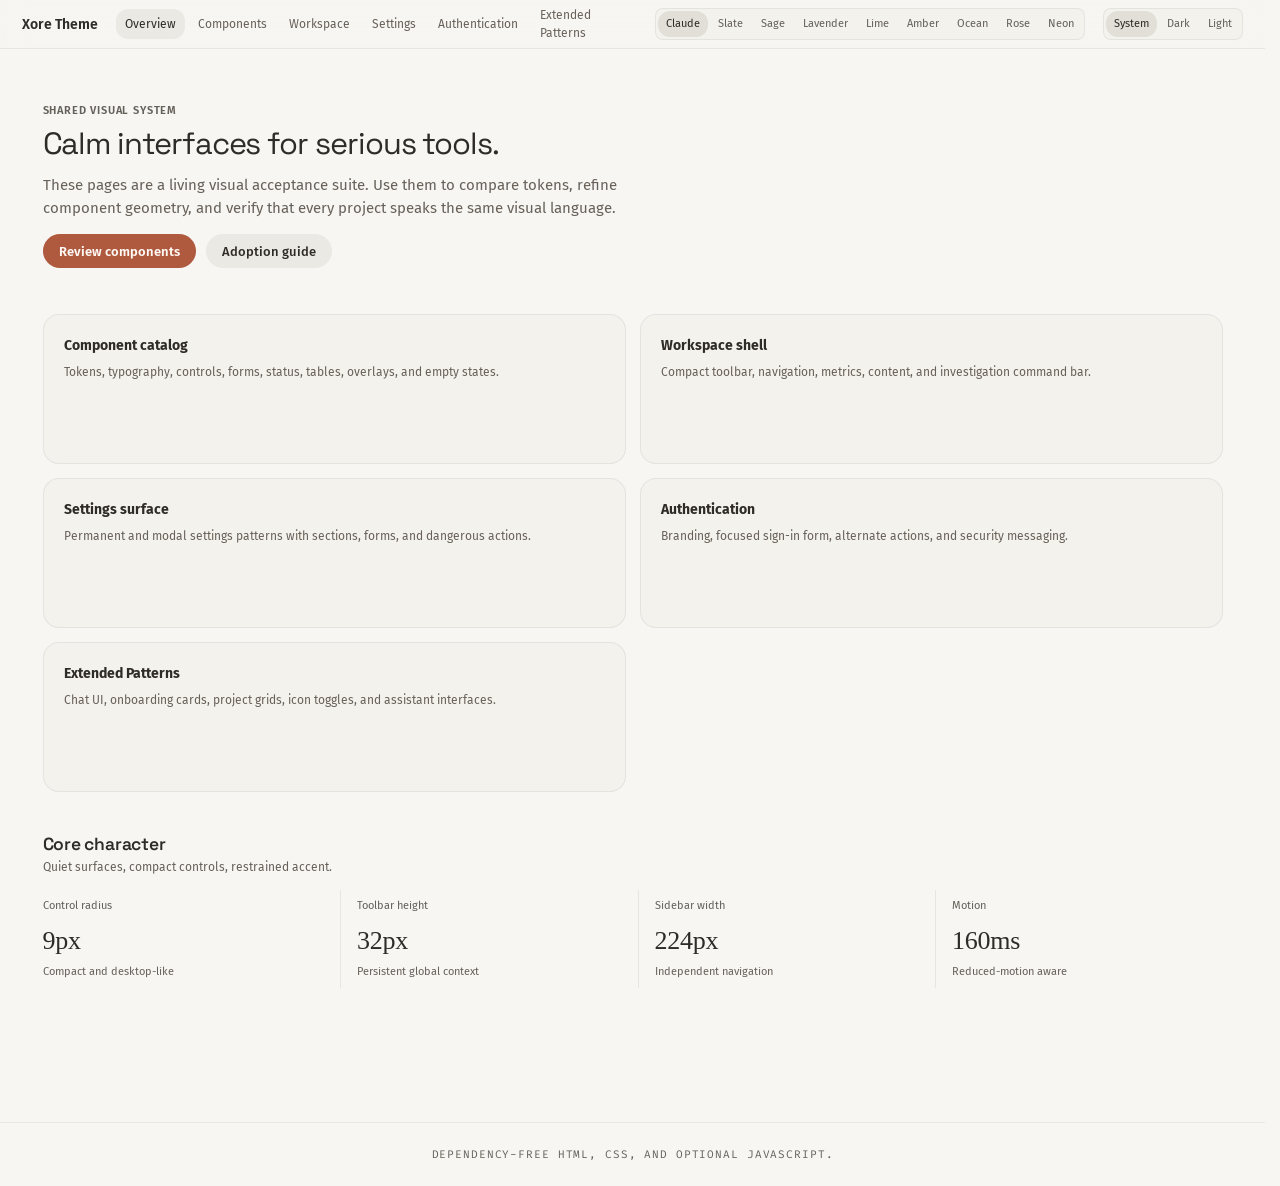
==== commit 63ee7f44: "themes: nine themes, numbered ramps, per-theme status, no Tailwind Second pass on the multi-theme wo" ====
--- a/examples/index.html
+++ b/examples/index.html
@@ -28,6 +28,8 @@
       <button data-hp-theme-value="lavender" type="button">Lavender</button>
       <button data-hp-theme-value="lime" type="button">Lime</button>
       <button data-hp-theme-value="amber" type="button">Amber</button>
+      <button data-hp-theme-value="ocean" type="button">Ocean</button>
+      <button data-hp-theme-value="rose" type="button">Rose</button>
       <button data-hp-theme-value="neon" type="button">Neon</button>
     </div>
     <div class="theme-picker" aria-label="Color theme">
--- a/theme.css
+++ b/theme.css
@@ -32,43 +32,29 @@
 [data-theme="dark"] { color-scheme: dark; }
 
 :root {
-  /* ── Semantic status ramp ────────────────────────────────────────────
-     Shared across every theme, deliberately. Status colour is meaning, not
-     decoration: "danger" must read as danger whichever theme the operator
-     picked. A theme owns its surfaces and its accent; it does not own what
-     red means.
-
-     a11y: the *-text-on-soft family is measured composited over --surface-1
-     (a badge's realistic worst-case backdrop), not against the raw token,
-     and the *-badge-fill family exists because the badge design's fixed
-     near-black ink measured 3.4-4.0:1 against the plain status colours in
-     light theme. Both are enforced by scripts/check-contrast.mjs rather
-     than restated as measurements in comments here. */
-  --success: light-dark(#3f8764, #79c99e);
-  --success-soft: light-dark(rgba(63, 135, 100, 0.18), rgba(121, 201, 158, 0.20));
-  --info: light-dark(#487eaa, #78a9d4);
-  --info-soft: light-dark(rgba(72, 126, 170, 0.18), rgba(120, 169, 212, 0.20));
-  --warning: light-dark(#9b6b25, #deb36a);
-  --warning-soft: light-dark(rgba(155, 107, 37, 0.19), rgba(222, 179, 106, 0.21));
-  --danger: light-dark(#b34f4c, #dc7774);
-  --danger-soft: light-dark(rgba(179, 79, 76, 0.20), rgba(220, 119, 116, 0.21));
-  --critical: light-dark(#c53030, #ff5c5c);
-  --critical-soft: light-dark(rgba(197, 48, 48, 0.13), rgba(255, 92, 92, 0.16));
-  --success-text-on-soft: light-dark(#2d674b, #8ed4ae);
-  --info-text-on-soft: light-dark(#346084, #9fc3e3);
-  --warning-text-on-soft: light-dark(#7a5319, #e7c284);
-  --danger-text-on-soft: light-dark(#943d3a, #ecaba9);
-  --critical-text-on-soft: light-dark(#b82929, #ff8080);
-  --success-badge-fill: light-dark(#569577, #79c99e);
-  --info-badge-fill: light-dark(#5788b1, #78a9d4);
-  --warning-badge-fill: light-dark(#ab8348, #deb36a);
-  --danger-badge-fill: light-dark(#c06d6a, #dc7774);
-
-  /* Fixed regardless of theme or mode: ink on a saturated status fill, the
-     knob of a control, and the artwork plate promo media sits on. */
+  /* The semantic status ramp is theme-scoped and lives in the generated
+     block below, one set per theme. Each keeps its meaning-bearing hue
+     family -- green reads as success, red as danger -- but is nudged toward
+     its theme's ground so it sits in the theme rather than on top of it,
+     then AA-tuned against that theme's own surfaces. */
+
+  /* Fixed regardless of theme or mode: ink on a saturated status fill and
+     the knob of a control. Both are drawn on top of a saturated or solid
+     colour, so neither follows the surface. */
   --control-knob: #ffffff;
   --text-on-status: #ffffff;
-  --artwork-bg: #e9e3d6;
+
+  /* Backdrop for artwork that fills its own container -- promo media and
+     the auth split aside. Both cover it with an <img>, so what this paints
+     is the moment before that image loads, and any letterboxing around it.
+     It used to be a single cream value in all three token blocks: a token
+     shaped like a theme token that never varied, which flashed a light
+     plate into a dark shell. Now it follows the mode, keeping the brand
+     cream in light. A theme may override it. */
+  --artwork-plate: light-dark(#e9e3d6, #2a2724);
+  /* Deprecated alias. Prefer --artwork-plate; kept so consumers reading the
+     old name keep working. */
+  --artwork-bg: var(--artwork-plate);
 
   /* ── Elevation geometry ──────────────────────────────────────────────
      The colours are per-theme (see the generated block below); the shape is
@@ -131,9 +117,9 @@
   --font-size-xl: 18px;
 
   /* Compatibility aliases used by existing applications. */
-  --bg: var(--app-bg);
-  --bg-primary: var(--app-bg);
-  --bg-secondary: var(--surface-1);
+  --bg: var(--bg-000);
+  --bg-primary: var(--bg-000);
+  --bg-secondary: var(--bg-200);
   --green: var(--success);
   --green-subtle: var(--success-soft);
   --blue: var(--info);
@@ -186,9 +172,9 @@
  * A theme owns the whole surface: ground, sidebar, toolbar, the surface
  * ramp, borders, the text ramp, elevation and the accent family. The
  * semantic status ramp (success/info/warning/danger/critical) is shared
- * across themes and lives in the base block above — status colour is
- * meaning, not decoration, and must not shift with the operator's
- * choice of theme.
+ * tuned per theme: each status keeps its meaning-bearing hue family
+ * (green reads as success, red as danger) but is nudged toward the
+ * theme's ground so it sits in the theme rather than on top of it.
  *
  * Mode is decided by color-scheme: :root declares `light dark`, so the
  * system preference wins by default and [data-theme="light"|"dark"]
@@ -203,35 +189,54 @@
 :root,
 [data-hp-theme="claude"],
 [data-hp-palette="claude"] {
-  --app-bg: light-dark(#f7f6f2, #20201f);
-  --sidebar-bg: light-dark(#f0efeb, #1e1e1c);
-  --toolbar-bg: light-dark(#f5f4f0, #242422);
-  --surface-0: light-dark(#fbfaf7, #242422);
-  --surface-1: light-dark(#f4f2ed, #2c2c2a);
-  --surface-2: light-dark(#ebe9e3, #343432);
-  --surface-3: light-dark(#e1dfd8, #3d3d3b);
-  --surface-hover: light-dark(#e9e7e1, #42423f);
-  --surface-raised: light-dark(#fffefa, #383835);
-  --border-subtle: light-dark(rgba(34, 31, 28, 0.07), rgba(255, 255, 255, 0.05));
-  --border-strong: light-dark(rgba(34, 31, 28, 0.14), rgba(255, 255, 255, 0.11));
-  --border-focus: light-dark(#1f5fae, rgba(109, 167, 236, 0.75));
-  --text-primary: light-dark(#2f2b27, #e9e6df);
-  --text-secondary: light-dark(#68615a, #a8a49c);
-  --text-muted: light-dark(#66615b, #a5a9a6);
-  --text-disabled: light-dark(#aaa49d, #68635e);
+  --bg-000: light-dark(#f7f6f2, #20201f);
+  --bg-sidebar: light-dark(#f0efeb, #1e1e1c);
+  --bg-toolbar: light-dark(#f5f4f0, #242422);
+  --bg-100: light-dark(#fbfaf7, #242422);
+  --bg-200: light-dark(#f4f2ed, #2c2c2a);
+  --bg-300: light-dark(#ebe9e3, #343432);
+  --bg-400: light-dark(#e1dfd8, #3d3d3b);
+  --bg-500: light-dark(#e9e7e1, #42423f);
+  --bg-raised: light-dark(#fffefa, #383835);
+  --border-100: light-dark(rgba(34, 31, 28, 0.07), rgba(255, 255, 255, 0.05));
+  --border-200: light-dark(rgba(34, 31, 28, 0.14), rgba(255, 255, 255, 0.11));
+  --border-focus: light-dark(#af593f, #db7d5f);
+  --text-000: light-dark(#2f2b27, #e9e6df);
+  --text-100: light-dark(#68615a, #a8a49c);
+  --text-200: light-dark(#66615b, #a5a9a6);
+  --text-300: light-dark(#aaa49d, #68635e);
   --accent: light-dark(#af593f, #d97757);
   --accent-hover: light-dark(#a34d35, #e18768);
   --accent-pressed: light-dark(#93422d, #c9684b);
   --accent-soft: light-dark(rgba(199, 101, 72, 0.12), rgba(217, 119, 87, 0.14));
   --accent-text-on-soft: light-dark(#a2472b, #e38f74);
   --text-on-accent: light-dark(#fffaf5, #211a17);
-  --text-link: light-dark(#2a78d6, #6da7ec);
-  --text-link-hover: light-dark(#2566d0, #93bdf1);
-  --switch-on: light-dark(#2566d0, #2a78d6);
+  --text-link: light-dark(#9b4f3a, #de866b);
+  --text-link-hover: light-dark(#854432, #e49a84);
+  --switch-on: light-dark(#9b4f3a, #de866b);
   --btn-inverted-bg: light-dark(#262421, #f5f4ef);
   --btn-inverted-bg-hover: light-dark(#151412, #ffffff);
   --btn-inverted-text: light-dark(#f5f4ef, #161513);
   --overlay-bg: light-dark(rgba(34, 31, 28, 0.36), rgba(0, 0, 0, 0.5));
+  --success: light-dark(#3f8764, #79c99e);
+  --success-soft: light-dark(rgba(63, 135, 100, 0.18), rgba(121, 201, 158, 0.2));
+  --success-text-on-soft: light-dark(#2b6246, #8dcfad);
+  --success-badge-fill: light-dark(#4f9f7c, #79c99e);
+  --info: light-dark(#487eaa, #78a9d4);
+  --info-soft: light-dark(rgba(72, 126, 170, 0.18), rgba(120, 169, 212, 0.2));
+  --info-text-on-soft: light-dark(#335a7a, #a0c0de);
+  --info-badge-fill: light-dark(#6795c0, #78a9d4);
+  --warning: light-dark(#9b6b25, #deb36a);
+  --warning-soft: light-dark(rgba(155, 107, 37, 0.19), rgba(222, 179, 106, 0.21));
+  --warning-text-on-soft: light-dark(#734d1b, #e4bf82);
+  --warning-badge-fill: light-dark(#bf862e, #deb36a);
+  --danger: light-dark(#b34f4c, #dc7774);
+  --danger-soft: light-dark(rgba(179, 79, 76, 0.2), rgba(220, 119, 116, 0.21));
+  --danger-text-on-soft: light-dark(#8b3b3a, #e8a7a4);
+  --danger-badge-fill: light-dark(#c87f7c, #dc7774);
+  --critical: light-dark(#c53030, #ff5c5c);
+  --critical-soft: light-dark(rgba(197, 48, 48, 0.13), rgba(255, 92, 92, 0.16));
+  --critical-text-on-soft: light-dark(#a92929, #ff8e8e);
   --terminal-bg: light-dark(#474336, #181817);
   --terminal-fg: light-dark(#e6e6e6, #e9e6df);
   --framebuffer-bg: light-dark(#3e3b2f, #101010);
@@ -247,22 +252,22 @@
 /* Slate — Cool zinc/slate neutrals — the dominant direction for technology products. */
 [data-hp-theme="slate"],
 [data-hp-palette="slate"] {
-  --app-bg: light-dark(#f2f4f7, #1d1f22);
-  --sidebar-bg: light-dark(#ebedf0, #171c23);
-  --toolbar-bg: light-dark(#f0f2f5, #1d2229);
-  --surface-0: light-dark(#f7f9fb, #1d2229);
-  --surface-1: light-dark(#edf0f4, #252a31);
-  --surface-2: light-dark(#e3e7eb, #2d3239);
-  --surface-3: light-dark(#d8dce1, #363b42);
-  --surface-hover: light-dark(#e1e5e9, #383f49);
-  --surface-raised: light-dark(#fafcff, #2e353f);
-  --border-subtle: light-dark(rgba(28, 31, 34, 0.07), rgba(255, 255, 255, 0.05));
-  --border-strong: light-dark(rgba(28, 31, 34, 0.14), rgba(255, 255, 255, 0.11));
+  --bg-000: light-dark(#f2f4f7, #1d1f22);
+  --bg-sidebar: light-dark(#ebedf0, #171c23);
+  --bg-toolbar: light-dark(#f0f2f5, #1d2229);
+  --bg-100: light-dark(#f7f9fb, #1d2229);
+  --bg-200: light-dark(#edf0f4, #252a31);
+  --bg-300: light-dark(#e3e7eb, #2d3239);
+  --bg-400: light-dark(#d8dce1, #363b42);
+  --bg-500: light-dark(#e1e5e9, #383f49);
+  --bg-raised: light-dark(#fafcff, #2e353f);
+  --border-100: light-dark(rgba(28, 31, 34, 0.07), rgba(255, 255, 255, 0.05));
+  --border-200: light-dark(rgba(28, 31, 34, 0.14), rgba(255, 255, 255, 0.11));
   --border-focus: light-dark(#44618a, #8aa2c0);
-  --text-primary: light-dark(#272b2f, #c9e0ff);
-  --text-secondary: light-dark(#595d64, #8eaacc);
-  --text-muted: light-dark(#5a5d62, #9fa9b4);
-  --text-disabled: light-dark(#9ea3a9, #475f7f);
+  --text-000: light-dark(#272b2f, #dfe3e9);
+  --text-100: light-dark(#5a6068, #a2a7ac);
+  --text-200: light-dark(#5b6066, #a5a7a9);
+  --text-300: light-dark(#9da3aa, #5e6268);
   --accent: light-dark(#44618a, #8aa2c0);
   --accent-hover: light-dark(#3d577c, #9bafc9);
   --accent-pressed: light-dark(#374e6f, #7995b7);
@@ -272,41 +277,60 @@
   --text-link: light-dark(#44618a, #8aa2c0);
   --text-link-hover: light-dark(#3a5376, #9eb2cb);
   --switch-on: light-dark(#44618a, #8aa2c0);
-  --btn-inverted-bg: light-dark(#212326, #e5f0ff);
+  --btn-inverted-bg: light-dark(#212326, #eff2f5);
   --btn-inverted-bg-hover: light-dark(#121315, #ffffff);
-  --btn-inverted-text: light-dark(#eff2f5, #0c131d);
+  --btn-inverted-text: light-dark(#eff2f5, #131416);
   --overlay-bg: light-dark(rgba(28, 31, 34, 0.36), rgba(0, 0, 0, 0.5));
+  --success: light-dark(#3f876e, #79c9aa);
+  --success-soft: light-dark(rgba(63, 135, 110, 0.18), rgba(121, 201, 170, 0.2));
+  --success-text-on-soft: light-dark(#295e4d, #89ceb2);
+  --success-badge-fill: light-dark(#4f9f86, #79c9aa);
+  --info: light-dark(#487daa, #78a8d4);
+  --info-soft: light-dark(rgba(72, 125, 170, 0.18), rgba(120, 168, 212, 0.2));
+  --info-text-on-soft: light-dark(#33597a, #9cbedd);
+  --info-badge-fill: light-dark(#6795c0, #78a8d4);
+  --warning: light-dark(#9a9b25, #d9de6a);
+  --warning-soft: light-dark(rgba(154, 155, 37, 0.19), rgba(217, 222, 106, 0.21));
+  --warning-text-on-soft: light-dark(#5a5b15, #d9de6a);
+  --warning-badge-fill: light-dark(#9a9b25, #d9de6a);
+  --danger: light-dark(#b34c6d, #dc7495);
+  --danger-soft: light-dark(rgba(179, 76, 109, 0.2), rgba(220, 116, 149, 0.21));
+  --danger-text-on-soft: light-dark(#873857, #e8a4b9);
+  --danger-badge-fill: light-dark(#c87c91, #dc7495);
+  --critical: light-dark(#c53063, #ff5c94);
+  --critical-soft: light-dark(rgba(197, 48, 99, 0.13), rgba(255, 92, 148, 0.16));
+  --critical-text-on-soft: light-dark(#a12751, #ff89af);
   --terminal-bg: light-dark(#363d47, #13171c);
-  --terminal-fg: light-dark(#e6e6e6, #c9e0ff);
+  --terminal-fg: light-dark(#e6e6e6, #dfe3e9);
   --framebuffer-bg: light-dark(#2f363e, #0d1013);
   --diagram-plate: #ffffff;
-  --shadow-raised-near: light-dark(rgba(37, 41, 47, 0.11), rgba(0, 0, 0, 0.18));
-  --shadow-raised-far: light-dark(rgba(37, 41, 47, 0.16), rgba(0, 0, 0, 0.24));
-  --shadow-dialog-near: light-dark(rgba(37, 41, 47, 0.12), rgba(0, 0, 0, 0.3));
-  --shadow-dialog-far: light-dark(rgba(37, 41, 47, 0.19), rgba(0, 0, 0, 0.52));
-  --shadow-inset-color: light-dark(rgba(37, 41, 47, 0.12), rgba(0, 0, 0, 0.18));
-  --shadow-pill-color: light-dark(rgba(37, 41, 47, 0.16), rgba(0, 0, 0, 0.24));
+  --shadow-raised-near: light-dark(rgba(36, 41, 48, 0.11), rgba(0, 0, 0, 0.18));
+  --shadow-raised-far: light-dark(rgba(36, 41, 48, 0.16), rgba(0, 0, 0, 0.24));
+  --shadow-dialog-near: light-dark(rgba(36, 41, 48, 0.12), rgba(0, 0, 0, 0.3));
+  --shadow-dialog-far: light-dark(rgba(36, 41, 48, 0.19), rgba(0, 0, 0, 0.52));
+  --shadow-inset-color: light-dark(rgba(36, 41, 48, 0.12), rgba(0, 0, 0, 0.18));
+  --shadow-pill-color: light-dark(rgba(36, 41, 48, 0.16), rgba(0, 0, 0, 0.24));
 }
 
 /* Sage — Olive and stone — the earth-tone direction, calm and low-fatigue. */
 [data-hp-theme="sage"],
 [data-hp-palette="sage"] {
-  --app-bg: light-dark(#f2f7f2, #1d221e);
-  --sidebar-bg: light-dark(#ebf0eb, #182219);
-  --toolbar-bg: light-dark(#f0f5f0, #1e281f);
-  --surface-0: light-dark(#f7fbf7, #1e281f);
-  --surface-1: light-dark(#edf4ed, #263027);
-  --surface-2: light-dark(#e3ebe3, #2e382f);
-  --surface-3: light-dark(#d8e1d9, #374138);
-  --surface-hover: light-dark(#e1e9e1, #39483a);
-  --surface-raised: light-dark(#fafffa, #2f3e31);
-  --border-subtle: light-dark(rgba(28, 34, 28, 0.07), rgba(255, 255, 255, 0.05));
-  --border-strong: light-dark(rgba(28, 34, 28, 0.14), rgba(255, 255, 255, 0.11));
+  --bg-000: light-dark(#f2f7f2, #1d221e);
+  --bg-sidebar: light-dark(#ebf0eb, #182219);
+  --bg-toolbar: light-dark(#f0f5f0, #1e281f);
+  --bg-100: light-dark(#f7fbf7, #1e281f);
+  --bg-200: light-dark(#edf4ed, #263027);
+  --bg-300: light-dark(#e3ebe3, #2e382f);
+  --bg-400: light-dark(#d8e1d9, #374138);
+  --bg-500: light-dark(#e1e9e1, #39483a);
+  --bg-raised: light-dark(#fafffa, #2f3e31);
+  --border-100: light-dark(rgba(28, 34, 28, 0.07), rgba(255, 255, 255, 0.05));
+  --border-200: light-dark(rgba(28, 34, 28, 0.14), rgba(255, 255, 255, 0.11));
   --border-focus: light-dark(#4d7a42, #8fb27b);
-  --text-primary: light-dark(#272f27, #cbfdd0);
-  --text-secondary: light-dark(#566257, #84c08a);
-  --text-muted: light-dark(#59635a, #a0b3a2);
-  --text-disabled: light-dark(#9daa9e, #4a7c4f);
+  --text-000: light-dark(#272f27, #dfe9e0);
+  --text-100: light-dark(#566256, #abb2ac);
+  --text-200: light-dark(#596359, #aeb1ae);
+  --text-300: light-dark(#9daa9d, #5e685f);
   --accent: light-dark(#4d7a42, #8fb27b);
   --accent-hover: light-dark(#456d3b, #9dbb8b);
   --accent-pressed: light-dark(#3c6034, #81a96b);
@@ -316,41 +340,60 @@
   --text-link: light-dark(#456e3a, #8fb27b);
   --text-link-hover: light-dark(#385a2f, #9fbd8e);
   --switch-on: light-dark(#456e3a, #8fb27b);
-  --btn-inverted-bg: light-dark(#212621, #e5ffe8);
+  --btn-inverted-bg: light-dark(#212621, #eff5f0);
   --btn-inverted-bg-hover: light-dark(#121512, #ffffff);
-  --btn-inverted-text: light-dark(#eff5ef, #0d1c0e);
+  --btn-inverted-text: light-dark(#eff5ef, #131613);
   --overlay-bg: light-dark(rgba(28, 34, 28, 0.36), rgba(0, 0, 0, 0.5));
+  --success: light-dark(#3f875f, #79c99a);
+  --success-soft: light-dark(rgba(63, 135, 95, 0.18), rgba(121, 201, 154, 0.2));
+  --success-text-on-soft: light-dark(#2b6246, #91d1ac);
+  --success-badge-fill: light-dark(#51a271, #79c99a);
+  --info: light-dark(#4891aa, #78bbd4);
+  --info-soft: light-dark(rgba(72, 145, 170, 0.18), rgba(120, 187, 212, 0.2));
+  --info-text-on-soft: light-dark(#2c616a, #98cbdc);
+  --info-badge-fill: light-dark(#4f99b4, #78bbd4);
+  --warning: light-dark(#9b8325, #decb6a);
+  --warning-soft: light-dark(rgba(155, 131, 37, 0.19), rgba(222, 203, 106, 0.21));
+  --warning-text-on-soft: light-dark(#675718, #dfcc6e);
+  --warning-badge-fill: light-dark(#ab8f29, #decb6a);
+  --danger: light-dark(#b36c4c, #dc9574);
+  --danger-soft: light-dark(rgba(179, 108, 76, 0.2), rgba(220, 149, 116, 0.21));
+  --danger-text-on-soft: light-dark(#774e32, #e7b6a0);
+  --danger-badge-fill: light-dark(#c08168, #dc9574);
+  --critical: light-dark(#c55a30, #ff8c5c);
+  --critical-soft: light-dark(rgba(197, 90, 48, 0.13), rgba(255, 140, 92, 0.16));
+  --critical-text-on-soft: light-dark(#954224, #ffa075);
   --terminal-bg: light-dark(#364738, #141b15);
-  --terminal-fg: light-dark(#e6e6e6, #cbfdd0);
+  --terminal-fg: light-dark(#e6e6e6, #dfe9e0);
   --framebuffer-bg: light-dark(#2f3e31, #0d120e);
   --diagram-plate: #ffffff;
-  --shadow-raised-near: light-dark(rgba(36, 48, 37, 0.11), rgba(0, 0, 0, 0.18));
-  --shadow-raised-far: light-dark(rgba(36, 48, 37, 0.16), rgba(0, 0, 0, 0.24));
-  --shadow-dialog-near: light-dark(rgba(36, 48, 37, 0.12), rgba(0, 0, 0, 0.3));
-  --shadow-dialog-far: light-dark(rgba(36, 48, 37, 0.19), rgba(0, 0, 0, 0.52));
-  --shadow-inset-color: light-dark(rgba(36, 48, 37, 0.12), rgba(0, 0, 0, 0.18));
-  --shadow-pill-color: light-dark(rgba(36, 48, 37, 0.16), rgba(0, 0, 0, 0.24));
+  --shadow-raised-near: light-dark(rgba(36, 48, 36, 0.11), rgba(0, 0, 0, 0.18));
+  --shadow-raised-far: light-dark(rgba(36, 48, 36, 0.16), rgba(0, 0, 0, 0.24));
+  --shadow-dialog-near: light-dark(rgba(36, 48, 36, 0.12), rgba(0, 0, 0, 0.3));
+  --shadow-dialog-far: light-dark(rgba(36, 48, 36, 0.19), rgba(0, 0, 0, 0.52));
+  --shadow-inset-color: light-dark(rgba(36, 48, 36, 0.12), rgba(0, 0, 0, 0.18));
+  --shadow-pill-color: light-dark(rgba(36, 48, 36, 0.16), rgba(0, 0, 0, 0.24));
 }
 
 /* Lavender — Digital lavender on a cool violet-grey ground. */
 [data-hp-theme="lavender"],
 [data-hp-palette="lavender"] {
-  --app-bg: light-dark(#f4f2f7, #1f1d22);
-  --sidebar-bg: light-dark(#edebf0, #1c1822);
-  --toolbar-bg: light-dark(#f2f0f5, #221e28);
-  --surface-0: light-dark(#f8f7fb, #221e28);
-  --surface-1: light-dark(#efeef3, #2a2630);
-  --surface-2: light-dark(#e6e4ea, #322e38);
-  --surface-3: light-dark(#dbd9e0, #3b3741);
-  --surface-hover: light-dark(#e4e2e8, #3e3849);
-  --surface-raised: light-dark(#fcfaff, #342e3f);
-  --border-subtle: light-dark(rgba(30, 28, 34, 0.07), rgba(255, 255, 255, 0.05));
-  --border-strong: light-dark(rgba(30, 28, 34, 0.14), rgba(255, 255, 255, 0.11));
+  --bg-000: light-dark(#f4f2f7, #1f1d22);
+  --bg-sidebar: light-dark(#edebf0, #1c1822);
+  --bg-toolbar: light-dark(#f2f0f5, #221e28);
+  --bg-100: light-dark(#f8f7fb, #221e28);
+  --bg-200: light-dark(#efeef3, #2a2630);
+  --bg-300: light-dark(#e6e4ea, #322e38);
+  --bg-400: light-dark(#dbd9e0, #3b3741);
+  --bg-500: light-dark(#e4e2e8, #3e3849);
+  --bg-raised: light-dark(#fcfaff, #342e3f);
+  --border-100: light-dark(rgba(30, 28, 34, 0.07), rgba(255, 255, 255, 0.05));
+  --border-200: light-dark(rgba(30, 28, 34, 0.14), rgba(255, 255, 255, 0.11));
   --border-focus: light-dark(#6d4fc4, #ab93e3);
-  --text-primary: light-dark(#2a282e, #ddc9ff);
-  --text-secondary: light-dark(#5f5b67, #b19bd2);
-  --text-muted: light-dark(#5f5c65, #a79fb4);
-  --text-disabled: light-dark(#a19ea9, #5c487e);
+  --text-000: light-dark(#29272f, #e3dfe9);
+  --text-100: light-dark(#5e5a68, #a6a2ac);
+  --text-200: light-dark(#5e5b66, #a6a5a9);
+  --text-300: light-dark(#a19daa, #625e68);
   --accent: light-dark(#6d4fc4, #ab93e3);
   --accent-hover: light-dark(#6040bf, #bba7e8);
   --accent-pressed: light-dark(#593baf, #9b7fde);
@@ -360,41 +403,60 @@
   --text-link: light-dark(#6d4fc4, #ab93e3);
   --text-link-hover: light-dark(#5d3db7, #beabe9);
   --switch-on: light-dark(#6d4fc4, #ab93e3);
-  --btn-inverted-bg: light-dark(#232126, #efe5ff);
+  --btn-inverted-bg: light-dark(#232126, #f1eff5);
   --btn-inverted-bg-hover: light-dark(#131215, #ffffff);
-  --btn-inverted-text: light-dark(#f1eff5, #120c1d);
+  --btn-inverted-text: light-dark(#f1eff5, #141316);
   --overlay-bg: light-dark(rgba(30, 28, 34, 0.36), rgba(0, 0, 0, 0.5));
+  --success: light-dark(#3f8776, #79c9b3);
+  --success-soft: light-dark(rgba(63, 135, 118, 0.18), rgba(121, 201, 179, 0.2));
+  --success-text-on-soft: light-dark(#295e55, #81cbb7);
+  --success-badge-fill: light-dark(#4f9f8e, #79c9b3);
+  --info: light-dark(#4872aa, #789dd4);
+  --info-soft: light-dark(rgba(72, 114, 170, 0.18), rgba(120, 157, 212, 0.2));
+  --info-text-on-soft: light-dark(#35587e, #9cb8dd);
+  --info-badge-fill: light-dark(#7394c5, #789dd4);
+  --warning: light-dark(#9b4525, #de8e6a);
+  --warning-soft: light-dark(rgba(155, 69, 37, 0.19), rgba(222, 142, 106, 0.21));
+  --warning-text-on-soft: light-dark(#873b20, #e7a98e);
+  --warning-badge-fill: light-dark(#d67753, #de8e6a);
+  --danger: light-dark(#b34c62, #dc7489);
+  --danger-soft: light-dark(rgba(179, 76, 98, 0.2), rgba(220, 116, 137, 0.21));
+  --danger-text-on-soft: light-dark(#87384c, #e7a0ad);
+  --danger-badge-fill: light-dark(#c87c86, #dc7489);
+  --critical: light-dark(#c53053, #ff5c81);
+  --critical-soft: light-dark(rgba(197, 48, 83, 0.13), rgba(255, 92, 129, 0.16));
+  --critical-text-on-soft: light-dark(#a12741, #ff84a1);
   --terminal-bg: light-dark(#3c3845, #17141b);
-  --terminal-fg: light-dark(#e6e6e6, #ddc9ff);
+  --terminal-fg: light-dark(#e6e6e6, #e3dfe9);
   --framebuffer-bg: light-dark(#35313d, #100d12);
   --diagram-plate: #ffffff;
-  --shadow-raised-near: light-dark(rgba(40, 37, 47, 0.11), rgba(0, 0, 0, 0.18));
-  --shadow-raised-far: light-dark(rgba(40, 37, 47, 0.16), rgba(0, 0, 0, 0.24));
-  --shadow-dialog-near: light-dark(rgba(40, 37, 47, 0.12), rgba(0, 0, 0, 0.3));
-  --shadow-dialog-far: light-dark(rgba(40, 37, 47, 0.19), rgba(0, 0, 0, 0.52));
-  --shadow-inset-color: light-dark(rgba(40, 37, 47, 0.12), rgba(0, 0, 0, 0.18));
-  --shadow-pill-color: light-dark(rgba(40, 37, 47, 0.16), rgba(0, 0, 0, 0.24));
+  --shadow-raised-near: light-dark(rgba(40, 36, 48, 0.11), rgba(0, 0, 0, 0.18));
+  --shadow-raised-far: light-dark(rgba(40, 36, 48, 0.16), rgba(0, 0, 0, 0.24));
+  --shadow-dialog-near: light-dark(rgba(40, 36, 48, 0.12), rgba(0, 0, 0, 0.3));
+  --shadow-dialog-far: light-dark(rgba(40, 36, 48, 0.19), rgba(0, 0, 0, 0.52));
+  --shadow-inset-color: light-dark(rgba(40, 36, 48, 0.12), rgba(0, 0, 0, 0.18));
+  --shadow-pill-color: light-dark(rgba(40, 36, 48, 0.16), rgba(0, 0, 0, 0.24));
 }
 
 /* Lime — Fintech lime against cool whites — bright and dashboard-first, the ground stays crisp. */
 [data-hp-theme="lime"],
 [data-hp-palette="lime"] {
-  --app-bg: light-dark(#f7f8f1, #21221d);
-  --sidebar-bg: light-dark(#f0f1ea, #1f2218);
-  --toolbar-bg: light-dark(#f5f6ef, #25281e);
-  --surface-0: light-dark(#fbfcf6, #25281e);
-  --surface-1: light-dark(#f3f5ec, #2d3026);
-  --surface-2: light-dark(#eaede1, #35382e);
-  --surface-3: light-dark(#e0e3d6, #3e4137);
-  --surface-hover: light-dark(#e8ebdf, #444839);
-  --surface-raised: light-dark(#fefffa, #3a3e2f);
-  --border-subtle: light-dark(rgba(34, 35, 27, 0.07), rgba(255, 255, 255, 0.05));
-  --border-strong: light-dark(rgba(34, 35, 27, 0.14), rgba(255, 255, 255, 0.11));
+  --bg-000: light-dark(#f7f8f1, #21221d);
+  --bg-sidebar: light-dark(#f0f1ea, #1f2218);
+  --bg-toolbar: light-dark(#f5f6ef, #25281e);
+  --bg-100: light-dark(#fbfcf6, #25281e);
+  --bg-200: light-dark(#f3f5ec, #2d3026);
+  --bg-300: light-dark(#eaede1, #35382e);
+  --bg-400: light-dark(#e0e3d6, #3e4137);
+  --bg-500: light-dark(#e8ebdf, #444839);
+  --bg-raised: light-dark(#fefffa, #3a3e2f);
+  --border-100: light-dark(rgba(33, 34, 28, 0.07), rgba(255, 255, 255, 0.05));
+  --border-200: light-dark(rgba(33, 34, 28, 0.14), rgba(255, 255, 255, 0.11));
   --border-focus: light-dark(#5f7d1f, #b3cf5a);
-  --text-primary: light-dark(#2e3125, #f0feca);
-  --text-secondary: light-dark(#5e6251, #b1c183);
-  --text-muted: light-dark(#5f6255, #aeb3a0);
-  --text-disabled: light-dark(#a9ad9a, #6f7d49);
+  --text-000: light-dark(#2d2f27, #e6e9df);
+  --text-100: light-dark(#5f6256, #b0b2ab);
+  --text-200: light-dark(#616359, #b1b1ae);
+  --text-300: light-dark(#a7aa9d, #65685e);
   --accent: light-dark(#5f7d1f, #b3cf5a);
   --accent-hover: light-dark(#536d1b, #bcd56e);
   --accent-pressed: light-dark(#465c17, #aac946);
@@ -404,41 +466,60 @@
   --text-link: light-dark(#536d1b, #b3cf5a);
   --text-link-hover: light-dark(#405415, #bed672);
   --switch-on: light-dark(#536d1b, #b3cf5a);
-  --btn-inverted-bg: light-dark(#262720, #f8ffe5);
-  --btn-inverted-bg-hover: light-dark(#151611, #ffffff);
-  --btn-inverted-text: light-dark(#f5f6ee, #181c0d);
-  --overlay-bg: light-dark(rgba(34, 35, 27, 0.36), rgba(0, 0, 0, 0.5));
+  --btn-inverted-bg: light-dark(#252621, #f3f5ef);
+  --btn-inverted-bg-hover: light-dark(#141512, #ffffff);
+  --btn-inverted-text: light-dark(#f4f5ef, #151613);
+  --overlay-bg: light-dark(rgba(33, 34, 28, 0.36), rgba(0, 0, 0, 0.5));
+  --success: light-dark(#3f8757, #79c991);
+  --success-soft: light-dark(rgba(63, 135, 87, 0.18), rgba(121, 201, 145, 0.2));
+  --success-text-on-soft: light-dark(#2b6243, #95d3a6);
+  --success-badge-fill: light-dark(#51a269, #79c991);
+  --info: light-dark(#489daa, #78c5d4);
+  --info-soft: light-dark(rgba(72, 157, 170, 0.18), rgba(120, 197, 212, 0.2));
+  --info-text-on-soft: light-dark(#2b6466, #90d1da);
+  --info-badge-fill: light-dark(#489daa, #78c5d4);
+  --warning: light-dark(#9b7525, #debd6a);
+  --warning-soft: light-dark(rgba(155, 117, 37, 0.19), rgba(222, 189, 106, 0.21));
+  --warning-text-on-soft: light-dark(#6f541a, #e3c77e);
+  --warning-badge-fill: light-dark(#b78a2c, #debd6a);
+  --danger: light-dark(#b3604c, #dc8974);
+  --danger-soft: light-dark(rgba(179, 96, 76, 0.2), rgba(220, 137, 116, 0.21));
+  --danger-text-on-soft: light-dark(#7f4635, #e8b1a4);
+  --danger-badge-fill: light-dark(#c57e74, #dc8974);
+  --critical: light-dark(#c54930, #ff795c);
+  --critical-soft: light-dark(rgba(197, 73, 48, 0.13), rgba(255, 121, 92, 0.16));
+  --critical-text-on-soft: light-dark(#9d3926, #ff9d89);
   --terminal-bg: light-dark(#454a33, #191b14);
-  --terminal-fg: light-dark(#e6e6e6, #f0feca);
+  --terminal-fg: light-dark(#e6e6e6, #e6e9df);
   --framebuffer-bg: light-dark(#3d412d, #11120d);
   --diagram-plate: #ffffff;
-  --shadow-raised-near: light-dark(rgba(47, 50, 34, 0.11), rgba(0, 0, 0, 0.18));
-  --shadow-raised-far: light-dark(rgba(47, 50, 34, 0.16), rgba(0, 0, 0, 0.24));
-  --shadow-dialog-near: light-dark(rgba(47, 50, 34, 0.12), rgba(0, 0, 0, 0.3));
-  --shadow-dialog-far: light-dark(rgba(47, 50, 34, 0.19), rgba(0, 0, 0, 0.52));
-  --shadow-inset-color: light-dark(rgba(47, 50, 34, 0.12), rgba(0, 0, 0, 0.18));
-  --shadow-pill-color: light-dark(rgba(47, 50, 34, 0.16), rgba(0, 0, 0, 0.24));
+  --shadow-raised-near: light-dark(rgba(46, 48, 36, 0.11), rgba(0, 0, 0, 0.18));
+  --shadow-raised-far: light-dark(rgba(46, 48, 36, 0.16), rgba(0, 0, 0, 0.24));
+  --shadow-dialog-near: light-dark(rgba(46, 48, 36, 0.12), rgba(0, 0, 0, 0.3));
+  --shadow-dialog-far: light-dark(rgba(46, 48, 36, 0.19), rgba(0, 0, 0, 0.52));
+  --shadow-inset-color: light-dark(rgba(46, 48, 36, 0.12), rgba(0, 0, 0, 0.18));
+  --shadow-pill-color: light-dark(rgba(46, 48, 36, 0.16), rgba(0, 0, 0, 0.24));
 }
 
 /* Amber — Sandstone and warm sand — pushed distinctly warmer and drier than the default. */
 [data-hp-theme="amber"],
 [data-hp-palette="amber"] {
-  --app-bg: light-dark(#faf5ef, #23201c);
-  --sidebar-bg: light-dark(#f3efe8, #231e17);
-  --toolbar-bg: light-dark(#f8f3ed, #2a241d);
-  --surface-0: light-dark(#fdfaf5, #2a241d);
-  --surface-1: light-dark(#f8f2ea, #322c25);
-  --surface-2: light-dark(#efe9df, #3a342d);
-  --surface-3: light-dark(#e5ded4, #433d35);
-  --surface-hover: light-dark(#ede7dd, #4a4137);
-  --surface-raised: light-dark(#fffdfa, #40372d);
-  --border-subtle: light-dark(rgba(37, 32, 25, 0.07), rgba(255, 255, 255, 0.05));
-  --border-strong: light-dark(rgba(37, 32, 25, 0.14), rgba(255, 255, 255, 0.11));
+  --bg-000: light-dark(#faf5ef, #23201c);
+  --bg-sidebar: light-dark(#f3efe8, #231e17);
+  --bg-toolbar: light-dark(#f8f3ed, #2a241d);
+  --bg-100: light-dark(#fdfaf5, #2a241d);
+  --bg-200: light-dark(#f8f2ea, #322c25);
+  --bg-300: light-dark(#efe9df, #3a342d);
+  --bg-400: light-dark(#e5ded4, #433d35);
+  --bg-500: light-dark(#ede7dd, #4a4137);
+  --bg-raised: light-dark(#fffdfa, #40372d);
+  --border-100: light-dark(rgba(34, 32, 28, 0.07), rgba(255, 255, 255, 0.05));
+  --border-200: light-dark(rgba(34, 32, 28, 0.14), rgba(255, 255, 255, 0.11));
   --border-focus: light-dark(#96690e, #d9a842);
-  --text-primary: light-dark(#332d23, #ffe7c9);
-  --text-secondary: light-dark(#695e4f, #c9a67b);
-  --text-muted: light-dark(#686054, #b6ab9d);
-  --text-disabled: light-dark(#b0a697, #846643);
+  --text-000: light-dark(#2f2c27, #e9e4df);
+  --text-100: light-dark(#655f58, #b0aea8);
+  --text-200: light-dark(#635f59, #aeadab);
+  --text-300: light-dark(#aaa59d, #68645e);
   --accent: light-dark(#96690e, #d9a842);
   --accent-hover: light-dark(#835c0c, #ddb257);
   --accent-pressed: light-dark(#714f0b, #d59e2d);
@@ -448,41 +529,186 @@
   --text-link: light-dark(#825d0e, #d9a842);
   --text-link-hover: light-dark(#66490b, #deb45b);
   --switch-on: light-dark(#825d0e, #d9a842);
-  --btn-inverted-bg: light-dark(#29251f, #fff3e5);
-  --btn-inverted-bg-hover: light-dark(#171411, #ffffff);
-  --btn-inverted-text: light-dark(#f8f3ec, #1e150b);
-  --overlay-bg: light-dark(rgba(37, 32, 25, 0.36), rgba(0, 0, 0, 0.5));
+  --btn-inverted-bg: light-dark(#262421, #f5f2ef);
+  --btn-inverted-bg-hover: light-dark(#151412, #ffffff);
+  --btn-inverted-text: light-dark(#f5f3ef, #161513);
+  --overlay-bg: light-dark(rgba(34, 32, 28, 0.36), rgba(0, 0, 0, 0.5));
+  --success: light-dark(#3f8751, #79c989);
+  --success-soft: light-dark(rgba(63, 135, 81, 0.18), rgba(121, 201, 137, 0.2));
+  --success-text-on-soft: light-dark(#2b623d, #91d19b);
+  --success-badge-fill: light-dark(#51a263, #79c989);
+  --info: light-dark(#48a5aa, #78cfd4);
+  --info-soft: light-dark(rgba(72, 165, 170, 0.18), rgba(120, 207, 212, 0.2));
+  --info-text-on-soft: light-dark(#2b6466, #84d2d7);
+  --info-badge-fill: light-dark(#48a5aa, #78cfd4);
+  --warning: light-dark(#9b6b25, #deb26a);
+  --warning-soft: light-dark(rgba(155, 107, 37, 0.19), rgba(222, 178, 106, 0.21));
+  --warning-text-on-soft: light-dark(#734d1b, #e5c086);
+  --warning-badge-fill: light-dark(#bf862e, #deb26a);
+  --danger: light-dark(#b3574c, #dc7f74);
+  --danger-soft: light-dark(rgba(179, 87, 76, 0.2), rgba(220, 127, 116, 0.21));
+  --danger-text-on-soft: light-dark(#874138, #e8afa4);
+  --danger-badge-fill: light-dark(#c87f7c, #dc7f74);
+  --critical: light-dark(#c53d30, #ff695c);
+  --critical-soft: light-dark(rgba(197, 61, 48, 0.13), rgba(255, 105, 92, 0.16));
+  --critical-text-on-soft: light-dark(#a13427, #ff9689);
   --terminal-bg: light-dark(#4e412f, #1c1814);
-  --terminal-fg: light-dark(#e6e6e6, #ffe7c9);
+  --terminal-fg: light-dark(#e6e6e6, #e9e4df);
   --framebuffer-bg: light-dark(#443929, #13100e);
   --diagram-plate: #ffffff;
-  --shadow-raised-near: light-dark(rgba(54, 44, 30, 0.11), rgba(0, 0, 0, 0.18));
-  --shadow-raised-far: light-dark(rgba(54, 44, 30, 0.16), rgba(0, 0, 0, 0.24));
-  --shadow-dialog-near: light-dark(rgba(54, 44, 30, 0.12), rgba(0, 0, 0, 0.3));
-  --shadow-dialog-far: light-dark(rgba(54, 44, 30, 0.19), rgba(0, 0, 0, 0.52));
-  --shadow-inset-color: light-dark(rgba(54, 44, 30, 0.12), rgba(0, 0, 0, 0.18));
-  --shadow-pill-color: light-dark(rgba(54, 44, 30, 0.16), rgba(0, 0, 0, 0.24));
+  --shadow-raised-near: light-dark(rgba(48, 43, 36, 0.11), rgba(0, 0, 0, 0.18));
+  --shadow-raised-far: light-dark(rgba(48, 43, 36, 0.16), rgba(0, 0, 0, 0.24));
+  --shadow-dialog-near: light-dark(rgba(48, 43, 36, 0.12), rgba(0, 0, 0, 0.3));
+  --shadow-dialog-far: light-dark(rgba(48, 43, 36, 0.19), rgba(0, 0, 0, 0.52));
+  --shadow-inset-color: light-dark(rgba(48, 43, 36, 0.12), rgba(0, 0, 0, 0.18));
+  --shadow-pill-color: light-dark(rgba(48, 43, 36, 0.16), rgba(0, 0, 0, 0.24));
+}
+
+/* Ocean — Cool marine blue on a crisp blue-grey ground. */
+[data-hp-theme="ocean"],
+[data-hp-palette="ocean"] {
+  --bg-000: light-dark(#f2f5f7, #1d2022);
+  --bg-sidebar: light-dark(#ebeef0, #171f23);
+  --bg-toolbar: light-dark(#f0f3f5, #1d2529);
+  --bg-100: light-dark(#f7f9fb, #1d2529);
+  --bg-200: light-dark(#edf1f4, #252d31);
+  --bg-300: light-dark(#e3e8eb, #2d3539);
+  --bg-400: light-dark(#d8dee1, #363e42);
+  --bg-500: light-dark(#e1e6e9, #384349);
+  --bg-raised: light-dark(#fafdff, #2e393f);
+  --border-100: light-dark(rgba(28, 32, 34, 0.07), rgba(255, 255, 255, 0.05));
+  --border-200: light-dark(rgba(28, 32, 34, 0.14), rgba(255, 255, 255, 0.11));
+  --border-focus: light-dark(#1f6fa8, #55a7d8);
+  --text-000: light-dark(#272c2f, #dfe6e9);
+  --text-100: light-dark(#586065, #a8aeb0);
+  --text-200: light-dark(#595f63, #a8abab);
+  --text-300: light-dark(#9da5aa, #5e6568);
+  --accent: light-dark(#1f6fa8, #55a7d8);
+  --accent-hover: light-dark(#1c6497, #6ab2dd);
+  --accent-pressed: light-dark(#195886, #409cd3);
+  --accent-soft: light-dark(rgba(31, 111, 168, 0.13), rgba(85, 167, 216, 0.16));
+  --accent-text-on-soft: light-dark(#195d90, #7dbbe2);
+  --text-on-accent: light-dark(#ffffff, #1c1613);
+  --text-link: light-dark(#1d69a0, #55a7d8);
+  --text-link-hover: light-dark(#185886, #6eb4de);
+  --switch-on: light-dark(#1d69a0, #55a7d8);
+  --btn-inverted-bg: light-dark(#212426, #eff3f5);
+  --btn-inverted-bg-hover: light-dark(#121415, #ffffff);
+  --btn-inverted-text: light-dark(#eff3f5, #131516);
+  --overlay-bg: light-dark(rgba(28, 32, 34, 0.36), rgba(0, 0, 0, 0.5));
+  --success: light-dark(#3f876d, #79c9a8);
+  --success-soft: light-dark(rgba(63, 135, 109, 0.18), rgba(121, 201, 168, 0.2));
+  --success-text-on-soft: light-dark(#295e4c, #8dcfb2);
+  --success-badge-fill: light-dark(#4f9f85, #79c9a8);
+  --info: light-dark(#487faa, #78abd4);
+  --info-soft: light-dark(rgba(72, 127, 170, 0.18), rgba(120, 171, 212, 0.2));
+  --info-text-on-soft: light-dark(#335b7a, #a0c0de);
+  --info-badge-fill: light-dark(#6795c0, #78abd4);
+  --warning: light-dark(#9b9925, #ddde6a);
+  --warning-soft: light-dark(rgba(155, 153, 37, 0.19), rgba(221, 222, 106, 0.21));
+  --warning-text-on-soft: light-dark(#5f5d16, #ddde6a);
+  --warning-badge-fill: light-dark(#9b9925, #ddde6a);
+  --danger: light-dark(#b34c6f, #dc7498);
+  --danger-soft: light-dark(rgba(179, 76, 111, 0.2), rgba(220, 116, 152, 0.21));
+  --danger-text-on-soft: light-dark(#873859, #e8a4bc);
+  --danger-badge-fill: light-dark(#c87c93, #dc7498);
+  --critical: light-dark(#c53067, #ff5c99);
+  --critical-soft: light-dark(rgba(197, 48, 103, 0.13), rgba(255, 92, 153, 0.16));
+  --critical-text-on-soft: light-dark(#a12755, #ff89b4);
+  --terminal-bg: light-dark(#364147, #13191c);
+  --terminal-fg: light-dark(#e6e6e6, #dfe6e9);
+  --framebuffer-bg: light-dark(#2f393e, #0d1113);
+  --diagram-plate: #ffffff;
+  --shadow-raised-near: light-dark(rgba(36, 44, 48, 0.11), rgba(0, 0, 0, 0.18));
+  --shadow-raised-far: light-dark(rgba(36, 44, 48, 0.16), rgba(0, 0, 0, 0.24));
+  --shadow-dialog-near: light-dark(rgba(36, 44, 48, 0.12), rgba(0, 0, 0, 0.3));
+  --shadow-dialog-far: light-dark(rgba(36, 44, 48, 0.19), rgba(0, 0, 0, 0.52));
+  --shadow-inset-color: light-dark(rgba(36, 44, 48, 0.12), rgba(0, 0, 0, 0.18));
+  --shadow-pill-color: light-dark(rgba(36, 44, 48, 0.16), rgba(0, 0, 0, 0.24));
+}
+
+/* Rose — Muted rose against a warm blush-grey ground. */
+[data-hp-theme="rose"],
+[data-hp-palette="rose"] {
+  --bg-000: light-dark(#f7f2f3, #221d1e);
+  --bg-sidebar: light-dark(#f0ebec, #22181a);
+  --bg-toolbar: light-dark(#f5f0f1, #281e20);
+  --bg-100: light-dark(#fbf7f8, #281e20);
+  --bg-200: light-dark(#f4edef, #302628);
+  --bg-300: light-dark(#ebe3e5, #382e30);
+  --bg-400: light-dark(#e1d8da, #413739);
+  --bg-500: light-dark(#e9e1e3, #48393d);
+  --bg-raised: light-dark(#fffafb, #3e2f33);
+  --border-100: light-dark(rgba(34, 28, 29, 0.07), rgba(255, 255, 255, 0.05));
+  --border-200: light-dark(rgba(34, 28, 29, 0.14), rgba(255, 255, 255, 0.11));
+  --border-focus: light-dark(#b04a66, #d98298);
+  --text-000: light-dark(#2f2729, #e9dfe2);
+  --text-100: light-dark(#685a5e, #aca2a5);
+  --text-200: light-dark(#665b5e, #a9a5a6);
+  --text-300: light-dark(#aa9da0, #685e61);
+  --accent: light-dark(#b04a66, #d98298);
+  --accent-hover: light-dark(#a2445e, #df96a8);
+  --accent-pressed: light-dark(#933e55, #d36e88);
+  --accent-soft: light-dark(rgba(176, 74, 102, 0.13), rgba(217, 130, 152, 0.16));
+  --accent-text-on-soft: light-dark(#903c56, #e09ead);
+  --text-on-accent: light-dark(#ffffff, #1c1613);
+  --text-link: light-dark(#a0435e, #d98298);
+  --text-link-hover: light-dark(#8a3a51, #e099ab);
+  --switch-on: light-dark(#a0435e, #d98298);
+  --btn-inverted-bg: light-dark(#262122, #f5eff1);
+  --btn-inverted-bg-hover: light-dark(#151213, #ffffff);
+  --btn-inverted-text: light-dark(#f5eff1, #161314);
+  --overlay-bg: light-dark(rgba(34, 28, 29, 0.36), rgba(0, 0, 0, 0.5));
+  --success: light-dark(#3f8748, #79c980);
+  --success-soft: light-dark(rgba(63, 135, 72, 0.18), rgba(121, 201, 128, 0.2));
+  --success-text-on-soft: light-dark(#2b6234, #89ce8c);
+  --success-badge-fill: light-dark(#51a25a, #79c980);
+  --info: light-dark(#485eaa, #788cd4);
+  --info-soft: light-dark(rgba(72, 94, 170, 0.18), rgba(120, 140, 212, 0.2));
+  --info-text-on-soft: light-dark(#3b508e, #a8b0e0);
+  --info-badge-fill: light-dark(#838ccb, #7c8fd5);
+  --warning: light-dark(#9b5d25, #dea56a);
+  --warning-soft: light-dark(rgba(155, 93, 37, 0.19), rgba(222, 165, 106, 0.21));
+  --warning-text-on-soft: light-dark(#77481c, #e4b582);
+  --warning-badge-fill: light-dark(#cf7b37, #dea56a);
+  --danger: light-dark(#b34c4d, #dc7475);
+  --danger-soft: light-dark(rgba(179, 76, 77, 0.2), rgba(220, 116, 117, 0.21));
+  --danger-text-on-soft: light-dark(#873838, #e8a4a5);
+  --danger-badge-fill: light-dark(#c87c7d, #dc7475);
+  --critical: light-dark(#c53035, #ff5c62);
+  --critical-soft: light-dark(rgba(197, 48, 53, 0.13), rgba(255, 92, 98, 0.16));
+  --critical-text-on-soft: light-dark(#a5282d, #ff898f);
+  --terminal-bg: light-dark(#47363a, #1b1416);
+  --terminal-fg: light-dark(#e6e6e6, #e9dfe2);
+  --framebuffer-bg: light-dark(#3e2f33, #120d0f);
+  --diagram-plate: #ffffff;
+  --shadow-raised-near: light-dark(rgba(48, 36, 39, 0.11), rgba(0, 0, 0, 0.18));
+  --shadow-raised-far: light-dark(rgba(48, 36, 39, 0.16), rgba(0, 0, 0, 0.24));
+  --shadow-dialog-near: light-dark(rgba(48, 36, 39, 0.12), rgba(0, 0, 0, 0.3));
+  --shadow-dialog-far: light-dark(rgba(48, 36, 39, 0.19), rgba(0, 0, 0, 0.52));
+  --shadow-inset-color: light-dark(rgba(48, 36, 39, 0.12), rgba(0, 0, 0, 0.18));
+  --shadow-pill-color: light-dark(rgba(48, 36, 39, 0.16), rgba(0, 0, 0, 0.24));
 }
 
 /* Neon — Restrained neon on near-black — micro-glow accents against a deep ground. */
 [data-hp-theme="neon"],
 [data-hp-palette="neon"] {
-  --app-bg: light-dark(#f2f7f6, #121615);
-  --sidebar-bg: light-dark(#ebf0ef, #0f1514);
-  --toolbar-bg: light-dark(#f0f5f4, #141b1a);
-  --surface-0: light-dark(#f7fbfa, #141b1a);
-  --surface-1: light-dark(#eef3f3, #1c2322);
-  --surface-2: light-dark(#e4eae9, #242b2a);
-  --surface-3: light-dark(#d9e0df, #2c3533);
-  --surface-hover: light-dark(#e2e8e7, #2f3b3a);
-  --surface-raised: light-dark(#fbfffe, #25312f);
-  --border-subtle: light-dark(rgba(29, 33, 33, 0.07), rgba(244, 244, 244, 0.05));
-  --border-strong: light-dark(rgba(29, 33, 33, 0.14), rgba(244, 244, 244, 0.11));
+  --bg-000: light-dark(#f2f7f6, #121615);
+  --bg-sidebar: light-dark(#ebf0ef, #0f1514);
+  --bg-toolbar: light-dark(#f0f5f4, #141b1a);
+  --bg-100: light-dark(#f7fbfa, #141b1a);
+  --bg-200: light-dark(#eef3f3, #1c2322);
+  --bg-300: light-dark(#e4eae9, #242b2a);
+  --bg-400: light-dark(#d9e0df, #2c3533);
+  --bg-500: light-dark(#e2e8e7, #2f3b3a);
+  --bg-raised: light-dark(#fbfffe, #25312f);
+  --border-100: light-dark(rgba(28, 34, 33, 0.07), rgba(244, 244, 244, 0.05));
+  --border-200: light-dark(rgba(28, 34, 33, 0.14), rgba(244, 244, 244, 0.11));
   --border-focus: light-dark(#0e806e, #3ee6c8);
-  --text-primary: light-dark(#282e2d, #b5fcf3);
-  --text-secondary: light-dark(#57615f, #75b8af);
-  --text-muted: light-dark(#5a6261, #90a7a4);
-  --text-disabled: light-dark(#9ea9a7, #416e68);
+  --text-000: light-dark(#272f2e, #d1e0de);
+  --text-100: light-dark(#566260, #99a3a1);
+  --text-200: light-dark(#57605f, #9fa2a2);
+  --text-300: light-dark(#9daaa8, #535c5b);
   --accent: light-dark(#0f8f7a, #3ee6c8);
   --accent-hover: light-dark(#0d7d6a, #55e9ce);
   --accent-pressed: light-dark(#0b6a5a, #27e3c2);
@@ -492,50 +718,39 @@
   --text-link: light-dark(#0c7162, #3ee6c8);
   --text-link-hover: light-dark(#09554a, #59ead0);
   --switch-on: light-dark(#0c7162, #3ee6c8);
-  --btn-inverted-bg: light-dark(#222625, #cefff8);
-  --btn-inverted-bg-hover: light-dark(#121514, #f4f4f4);
-  --btn-inverted-text: light-dark(#f0f4f4, #060c0b);
-  --overlay-bg: light-dark(rgba(29, 33, 33, 0.36), rgba(0, 0, 0, 0.5));
+  --btn-inverted-bg: light-dark(#212625, #e1eceb);
+  --btn-inverted-bg-hover: light-dark(#121515, #f4f4f4);
+  --btn-inverted-text: light-dark(#eff5f4, #080a0a);
+  --overlay-bg: light-dark(rgba(28, 34, 33, 0.36), rgba(0, 0, 0, 0.5));
+  --success: light-dark(#3f8768, #79c9a3);
+  --success-soft: light-dark(rgba(63, 135, 104, 0.18), rgba(121, 201, 163, 0.2));
+  --success-text-on-soft: light-dark(#2b624a, #79c9a3);
+  --success-badge-fill: light-dark(#4f9f80, #79c9a3);
+  --info: light-dark(#4886aa, #78b1d4);
+  --info-soft: light-dark(rgba(72, 134, 170, 0.18), rgba(120, 177, 212, 0.2));
+  --info-text-on-soft: light-dark(#305c72, #88b9d8);
+  --info-badge-fill: light-dark(#5f96bc, #78b1d4);
+  --warning: light-dark(#9b9125, #ded76a);
+  --warning-soft: light-dark(rgba(155, 145, 37, 0.19), rgba(222, 215, 106, 0.21));
+  --warning-text-on-soft: light-dark(#635917, #ded76a);
+  --warning-badge-fill: light-dark(#9f9526, #ded76a);
+  --danger: light-dark(#b3784c, #dca074);
+  --danger-soft: light-dark(rgba(179, 120, 76, 0.2), rgba(220, 160, 116, 0.21));
+  --danger-text-on-soft: light-dark(#735030, #dfa980);
+  --danger-badge-fill: light-dark(#bb845c, #dca074);
+  --critical: light-dark(#c56c30, #ff9d5c);
+  --critical-soft: light-dark(rgba(197, 108, 48, 0.13), rgba(255, 157, 92, 0.16));
+  --critical-text-on-soft: light-dark(#894e21, #ff9d5c);
   --terminal-bg: light-dark(#384543, #0a0e0d);
-  --terminal-fg: light-dark(#e6e6e6, #b5fcf3);
+  --terminal-fg: light-dark(#e6e6e6, #d1e0de);
   --framebuffer-bg: light-dark(#313d3b, #040505);
   --diagram-plate: #ffffff;
-  --shadow-raised-near: light-dark(rgba(37, 47, 46, 0.11), rgba(0, 0, 0, 0.18));
-  --shadow-raised-far: light-dark(rgba(37, 47, 46, 0.16), rgba(0, 0, 0, 0.24));
-  --shadow-dialog-near: light-dark(rgba(37, 47, 46, 0.12), rgba(0, 0, 0, 0.3));
-  --shadow-dialog-far: light-dark(rgba(37, 47, 46, 0.19), rgba(0, 0, 0, 0.52));
-  --shadow-inset-color: light-dark(rgba(37, 47, 46, 0.12), rgba(0, 0, 0, 0.18));
-  --shadow-pill-color: light-dark(rgba(37, 47, 46, 0.16), rgba(0, 0, 0, 0.24));
-}
-
-/* Legacy accent-only presets — deprecated, kept so stored preferences
-   do not silently lose their accent. Not full themes. */
-[data-hp-theme="ocean"],
-[data-hp-palette="ocean"] {
-  --accent: light-dark(#1f6fa8, #55a7d8);
-  --accent-hover: light-dark(#1c6497, #6ab2dd);
-  --accent-pressed: light-dark(#195886, #409cd3);
-  --accent-soft: light-dark(rgba(31, 111, 168, 0.13), rgba(85, 167, 216, 0.16));
-  --accent-text-on-soft: light-dark(#195d90, #7dbbe2);
-  --text-on-accent: light-dark(#ffffff, #1c1613);
-  --text-link: light-dark(#1d69a0, #55a7d8);
-  --text-link-hover: light-dark(#185886, #6eb4de);
-  --switch-on: light-dark(#1d69a0, #55a7d8);
-  --border-focus: light-dark(#1f6fa8, #55a7d8);
-}
-
-[data-hp-theme="rose"],
-[data-hp-palette="rose"] {
-  --accent: light-dark(#b04a66, #d98298);
-  --accent-hover: light-dark(#a2445e, #df96a8);
-  --accent-pressed: light-dark(#933e55, #d36e88);
-  --accent-soft: light-dark(rgba(176, 74, 102, 0.13), rgba(217, 130, 152, 0.16));
-  --accent-text-on-soft: light-dark(#943e58, #e1a2b0);
-  --text-on-accent: light-dark(#ffffff, #1c1613);
-  --text-link: light-dark(#a44560, #da869b);
-  --text-link-hover: light-dark(#8e3c53, #e19dae);
-  --switch-on: light-dark(#a44560, #da869b);
-  --border-focus: light-dark(#b04a66, #d98298);
+  --shadow-raised-near: light-dark(rgba(36, 48, 46, 0.11), rgba(0, 0, 0, 0.18));
+  --shadow-raised-far: light-dark(rgba(36, 48, 46, 0.16), rgba(0, 0, 0, 0.24));
+  --shadow-dialog-near: light-dark(rgba(36, 48, 46, 0.12), rgba(0, 0, 0, 0.3));
+  --shadow-dialog-far: light-dark(rgba(36, 48, 46, 0.19), rgba(0, 0, 0, 0.52));
+  --shadow-inset-color: light-dark(rgba(36, 48, 46, 0.12), rgba(0, 0, 0, 0.18));
+  --shadow-pill-color: light-dark(rgba(36, 48, 46, 0.16), rgba(0, 0, 0, 0.24));
 }
 
 /* <<< END GENERATED THEME SURFACES */
@@ -546,7 +761,7 @@
 
 html {
   min-height: 100%;
-  background: var(--app-bg);
+  background: var(--bg-000);
   font-size: 14px;
   /* Reserves the scrollbar's track width up front instead of letting it
      appear/disappear as content settles during load (webfont metrics,
@@ -565,8 +780,8 @@
 body {
   min-height: 100%;
   margin: 0;
-  background: var(--app-bg);
-  color: var(--text-primary);
+  background: var(--bg-000);
+  color: var(--text-000);
   font-family: var(--font-sans);
   font-size: var(--font-size-body);
   line-height: 1.5;
@@ -581,11 +796,11 @@
 img, svg { display: block; }
 
 h1, h2, h3, h4, p { margin-top: 0; }
-h1, h2, h3, h4 { color: var(--text-primary); font-family: var(--font-display); font-weight: 600; line-height: 1.2; }
+h1, h2, h3, h4 { color: var(--text-000); font-family: var(--font-display); font-weight: 600; line-height: 1.2; }
 h1 { font-size: clamp(1.65rem, 2.4vw, 2.2rem); letter-spacing: -0.025em; }
 h2 { font-size: 1.25rem; letter-spacing: -0.012em; }
 h3 { font-size: var(--font-size-lg); }
-p { color: var(--text-secondary); }
+p { color: var(--text-100); }
 
 .heading-serif {
   font-family: var(--font-display);
@@ -597,11 +812,11 @@
   font-family: var(--font-mono);
 }
 
-.text-muted { color: var(--text-muted); }
-.text-secondary { color: var(--text-secondary); }
+.text-muted { color: var(--text-200); }
+.text-secondary { color: var(--text-100); }
 .text-danger { color: var(--danger); }
 .label-section, .sidebar__section-label {
-  color: var(--text-muted);
+  color: var(--text-200);
   font-size: var(--font-size-xs);
   font-weight: 600;
   letter-spacing: 0.075em;
@@ -620,7 +835,7 @@
   outline-offset: 2px;
 }
 
-::selection { background: var(--accent-soft); color: var(--text-primary); }
+::selection { background: var(--accent-soft); color: var(--text-000); }
 
 @keyframes fade-in {
   from { opacity: 0; }
@@ -695,14 +910,14 @@
 .skeleton, .skeleton-line {
   position: relative;
   overflow: hidden;
-  background: var(--surface-2);
+  background: var(--bg-300);
   border-radius: var(--radius-control);
 }
 .skeleton::after, .skeleton-line::after {
   content: "";
   position: absolute;
   inset: 0;
-  background: linear-gradient(90deg, transparent, color-mix(in srgb, var(--surface-3) 60%, transparent), transparent);
+  background: linear-gradient(90deg, transparent, color-mix(in srgb, var(--bg-400) 60%, transparent), transparent);
   animation: skeleton-sweep 1.4s ease-in-out infinite;
 }
 @keyframes skeleton-sweep {
@@ -736,9 +951,9 @@
   flex: 0 0 auto;
   width: 240px;
   padding: 10px 12px 6px;
-  border-top: 2px solid var(--border-subtle);
-}
-.timeline-block__meta { font-size: .875rem; color: var(--text-muted); }
+  border-top: 2px solid var(--border-100);
+}
+.timeline-block__meta { font-size: .875rem; color: var(--text-200); }
 
 .btn {
   display: inline-flex;
@@ -752,8 +967,8 @@
      -- quiet surface pills, fully rounded, no borders; only the primary
      carries the accent as a solid fill (below). */
   border-radius: var(--radius-pill);
-  background: var(--surface-2);
-  color: var(--text-primary);
+  background: var(--bg-300);
+  color: var(--text-000);
   font-size: var(--font-size-footnote);
   font-weight: 500;
   line-height: 1;
@@ -768,7 +983,7 @@
 .btn:active { transform: translateY(1px); }
 .btn:disabled { opacity: 0.42; cursor: not-allowed; transform: none; }
 .btn svg { width: 15px; height: 15px; }
-.btn:hover { background: var(--surface-3); }
+.btn:hover { background: var(--bg-400); }
 .btn-primary {
   /* 6E: the one solid accent pill on the page. */
   background: var(--accent);
@@ -776,7 +991,7 @@
   font-weight: 600;
 }
 .btn-primary:hover { background: var(--accent-hover); color: var(--text-on-accent); }
-/* #1531 (APIARY): surface-1 sits only one step above --app-bg -- next to a
+/* #1531 (APIARY): surface-1 sits only one step above --bg-000 -- next to a
    real .btn-primary (an inverted, high-contrast fill) in an Apply/Reset or
    Filter/Reset pair, it read flat and barely-there rather than as a
    deliberately muted second button. Other secondary-weight interactive
@@ -786,12 +1001,12 @@
    same, already-established two-step presence instead of a new one. */
 .btn-secondary {
   /* 6E: secondary == the quiet surface pill the base .btn already is. */
-  background: var(--surface-2);
-  color: var(--text-primary);
-}
-.btn-secondary:hover { background: var(--surface-3); }
-.btn-ghost { color: var(--text-secondary); }
-.btn-ghost:hover { background: var(--surface-2); color: var(--text-primary); }
+  background: var(--bg-300);
+  color: var(--text-000);
+}
+.btn-secondary:hover { background: var(--bg-400); }
+.btn-ghost { color: var(--text-100); }
+.btn-ghost:hover { background: var(--bg-300); color: var(--text-000); }
 .btn-danger { background: var(--danger-soft); color: var(--danger-text-on-soft); }
 .btn-danger:hover { background: var(--danger-soft); }
 .btn-sm { min-height: 28px; padding: 5px 9px; font-size: var(--font-size-caption); }
@@ -802,7 +1017,7 @@
 .form-label {
   display: block;
   margin-bottom: 6px;
-  color: var(--text-secondary);
+  color: var(--text-100);
   font-size: var(--font-size-caption);
   font-weight: 500;
 }
@@ -812,31 +1027,31 @@
   font-size: var(--font-size-xs);
   line-height: 1.4;
 }
-.form-help { color: var(--text-muted); }
+.form-help { color: var(--text-200); }
 .form-error { color: var(--danger); }
 
 .form-input {
   width: 100%;
   min-height: 38px;
   padding: 8px 11px;
-  border: 1px solid var(--border-subtle);
+  border: 1px solid var(--border-100);
   border-radius: var(--radius-control);
   outline: none;
-  background: var(--surface-1);
-  color: var(--text-primary);
+  background: var(--bg-200);
+  color: var(--text-000);
   font-size: var(--font-size-footnote);
   transition: background var(--transition-fast), border-color var(--transition-fast),
     box-shadow var(--transition-fast);
 }
 
-.form-input:hover { border-color: var(--border-strong); }
+.form-input:hover { border-color: var(--border-200); }
 .form-input:focus {
   border-color: var(--border-focus);
   box-shadow: 0 0 0 3px var(--accent-soft);
-  background: var(--surface-0);
-}
-.form-input::placeholder { color: var(--text-muted); }
-.form-input:disabled { color: var(--text-disabled); opacity: 0.62; cursor: not-allowed; }
+  background: var(--bg-100);
+}
+.form-input::placeholder { color: var(--text-200); }
+.form-input:disabled { color: var(--text-300); opacity: 0.62; cursor: not-allowed; }
 textarea.form-input { min-height: 92px; resize: vertical; }
 select.form-input { cursor: pointer; }
 
@@ -848,8 +1063,8 @@
   padding: 5px 9px;
   border: 1px solid transparent;
   border-radius: var(--radius-control);
-  background: var(--surface-2);
-  color: var(--text-muted);
+  background: var(--bg-300);
+  color: var(--text-200);
 }
 .search-field:focus-within, .sidebar__search:focus-within {
   border-color: var(--border-focus);
@@ -860,7 +1075,7 @@
   border: 0;
   outline: 0;
   background: transparent;
-  color: var(--text-primary);
+  color: var(--text-000);
   font-size: var(--font-size-caption);
 }
 .search-field svg, .sidebar__search-icon { width: 14px; height: 14px; flex: none; }
@@ -869,7 +1084,7 @@
   display: inline-flex;
   align-items: center;
   gap: 8px;
-  color: var(--text-secondary);
+  color: var(--text-100);
   font-size: var(--font-size-footnote);
   cursor: pointer;
 }
@@ -886,7 +1101,7 @@
 .switch span {
   width: 100%;
   border-radius: var(--radius-pill);
-  background: var(--surface-3);
+  background: var(--bg-400);
   transition: background var(--transition-fast);
 }
 .switch span::after {
@@ -897,7 +1112,7 @@
   width: 14px;
   height: 14px;
   border-radius: 50%;
-  background: var(--text-secondary);
+  background: var(--text-100);
   transition: transform var(--transition-fast), background var(--transition-fast);
 }
 .switch input:checked + span { background: var(--switch-on); }
@@ -925,12 +1140,12 @@
      borderless, big radius, soft layered shadow. */
   border: 0;
   border-radius: 20px;
-  background: var(--surface-1);
+  background: var(--bg-200);
   box-shadow: var(--shadow-raised);
 }
-.card--raised { background: var(--surface-raised); border-color: var(--border-strong); box-shadow: var(--shadow-raised); }
-.card__title { margin-bottom: 4px; color: var(--text-primary); font-size: var(--font-size-body); font-weight: 600; }
-.card__desc { margin-bottom: 14px; color: var(--text-secondary); font-size: var(--font-size-caption); }
+.card--raised { background: var(--bg-raised); border-color: var(--border-200); box-shadow: var(--shadow-raised); }
+.card__title { margin-bottom: 4px; color: var(--text-000); font-size: var(--font-size-body); font-weight: 600; }
+.card__desc { margin-bottom: 14px; color: var(--text-100); font-size: var(--font-size-caption); }
 /* #24: the only region that flexes. min-height:0 overrides flex's own
    default (min-height:auto on a column-flex child refuses to shrink below
    its content's intrinsic size), which is what actually lets a nested
@@ -951,7 +1166,7 @@
   flex: 0 0 auto;
   margin-top: auto;
   padding-top: 12px;
-  color: var(--text-secondary);
+  color: var(--text-100);
   font-size: var(--font-size-caption);
 }
 .card__row {
@@ -961,10 +1176,10 @@
   justify-content: space-between;
   gap: 18px;
   padding: 10px 0;
-  border-bottom: 1px solid var(--border-subtle);
+  border-bottom: 1px solid var(--border-100);
 }
 .card__row:last-child { border-bottom: 0; }
-.card__label { color: var(--text-primary); font-size: var(--font-size-footnote); flex: 0 0 auto; }
+.card__label { color: var(--text-000); font-size: var(--font-size-footnote); flex: 0 0 auto; }
 /* min-width:0 for the same reason .card__content needs it above: a flex
    item's default min-width is auto, which means it refuses to shrink
    below its content's intrinsic width no matter what word-break says --
@@ -975,7 +1190,7 @@
    which is why several long-value tables stayed on <table> markup
    instead of converting to this component -- see honeypot-stack#790). */
 .card__value {
-  color: var(--text-secondary);
+  color: var(--text-100);
   font-size: var(--font-size-caption);
   min-width: 0;
   word-break: break-all;
@@ -983,7 +1198,7 @@
 .card__value--mono {
   padding: 3px 7px;
   border-radius: var(--radius-xs);
-  background: var(--surface-2);
+  background: var(--bg-300);
   font-family: var(--font-mono);
   font-size: var(--font-size-xs);
 }
@@ -1000,14 +1215,14 @@
      hairline divider between neighbours (grid gaps keep them apart; the
      border marks the seam), serif numerals. */
   border: 0;
-  border-left: 1px solid var(--border-subtle);
+  border-left: 1px solid var(--border-100);
   border-radius: 0;
   background: transparent;
 }
 .metric:first-child { border-left: 0; padding-left: 0; }
-.metric__label { color: var(--text-muted); font-size: var(--font-size-xs); }
-.metric__value { margin-top: 6px; color: var(--text-primary); font-family: var(--font-serif); font-size: 26px; font-weight: 500; letter-spacing: -0.01em; }
-.metric__trend { margin-top: 4px; color: var(--text-secondary); font-size: var(--font-size-xs); }
+.metric__label { color: var(--text-200); font-size: var(--font-size-xs); }
+.metric__value { margin-top: 6px; color: var(--text-000); font-family: var(--font-serif); font-size: 26px; font-weight: 500; letter-spacing: -0.01em; }
+.metric__trend { margin-top: 4px; color: var(--text-100); font-size: var(--font-size-xs); }
 /* Discrete, server-chosen modifiers (not a per-element continuous value),
    so unlike .mini-chart/.heatmap below this needs no CSP.md nonce pattern.
    Mapping: positive/spike-like states -> --up, negative/low states ->
@@ -1061,7 +1276,7 @@
   flex: none;
   width: 96px;
   overflow: hidden;
-  color: var(--text-muted);
+  color: var(--text-200);
   font-size: var(--font-size-xs);
   text-align: right;
   text-overflow: ellipsis;
@@ -1074,12 +1289,12 @@
   min-width: 0;
   aspect-ratio: 1;
   border-radius: var(--radius-xs);
-  background: color-mix(in srgb, var(--accent) calc(var(--v) * 1%), var(--surface-2));
+  background: color-mix(in srgb, var(--accent) calc(var(--v) * 1%), var(--bg-300));
 }
 /* Optional low→high key, e.g. under the grid: reuses the same --v cells so
    the key's shades always match the grid's, even if a consumer changes the
    accent token. */
-.heatmap__legend { display: flex; align-items: center; gap: 4px; color: var(--text-muted); font-size: var(--font-size-xs); }
+.heatmap__legend { display: flex; align-items: center; gap: 4px; color: var(--text-200); font-size: var(--font-size-xs); }
 .heatmap__legend .heatmap__cell { flex: none; width: 10px; height: 10px; }
 
 /* CSS-only tooltip, reading its text straight from the DOM attribute via
@@ -1101,8 +1316,8 @@
   transform: translateX(-50%) translateY(4px);
   padding: 5px 9px;
   border-radius: var(--radius-control);
-  background: var(--surface-raised);
-  color: var(--text-primary);
+  background: var(--bg-raised);
+  color: var(--text-000);
   font-size: var(--font-size-xs);
   white-space: nowrap;
   box-shadow: var(--shadow-raised);
@@ -1122,8 +1337,8 @@
   gap: 5px;
   padding: 2px 7px;
   border-radius: var(--radius-control);
-  background: var(--surface-2);
-  color: var(--text-secondary);
+  background: var(--bg-300);
+  color: var(--text-100);
   font-size: var(--font-size-xs);
   font-weight: 500;
   line-height: 1.45;
@@ -1143,7 +1358,7 @@
    everywhere; only a leading dot and the ink carry the status hue.
    Ink uses the *-text-on-soft tokens (#82's raised AA values). */
 .badge--green, .badge--success, .badge--blue, .badge--info,
-.badge--orange, .badge--warning, .badge--red, .badge--danger { background: var(--surface-2); }
+.badge--orange, .badge--warning, .badge--red, .badge--danger { background: var(--bg-300); }
 .badge--green::before, .badge--success::before, .badge--blue::before, .badge--info::before,
 .badge--orange::before, .badge--warning::before, .badge--red::before, .badge--danger::before {
   content: ""; display: inline-block; width: 6px; height: 6px;
@@ -1158,7 +1373,7 @@
 .badge--red, .badge--danger { color: var(--danger-text-on-soft); }
 .badge--red::before, .badge--danger::before { background: var(--danger-badge-fill); }
 .badge--critical { border: 1px solid color-mix(in srgb, var(--critical) 45%, transparent); background: var(--critical-soft); color: var(--critical-text-on-soft); }
-.badge--muted { border: 1px solid var(--border-subtle); }
+.badge--muted { border: 1px solid var(--border-100); }
 .badge--current { background: var(--info-soft); color: var(--info-text-on-soft); }
 .badge--solid { border: 0; background: var(--switch-on); color: var(--text-on-status); }
 .status-dot { width: 7px; height: 7px; border-radius: 50%; background: currentColor; }
@@ -1167,10 +1382,10 @@
   display: flex;
   gap: 10px;
   padding: var(--space-sm) var(--space-md);
-  border: 1px solid var(--border-subtle);
+  border: 1px solid var(--border-100);
   border-radius: var(--radius-control);
-  background: var(--surface-1);
-  color: var(--text-secondary);
+  background: var(--bg-200);
+  color: var(--text-100);
   font-size: var(--font-size-caption);
 }
 .alert--info { border-color: color-mix(in srgb, var(--info) 28%, transparent); background: var(--info-soft); color: var(--info-text-on-soft); }
@@ -1195,14 +1410,14 @@
   border: 0;
   border-radius: var(--radius-pill);
   background: transparent;
-  color: var(--text-secondary);
+  color: var(--text-100);
   font-size: var(--font-size-caption);
   cursor: pointer;
 }
-.tab:hover { color: var(--text-primary); background: var(--surface-2); }
+.tab:hover { color: var(--text-000); background: var(--bg-300); }
 .tab.active, .tab[aria-selected="true"] {
-  background: var(--surface-raised);
-  color: var(--text-primary);
+  background: var(--bg-raised);
+  color: var(--text-000);
   box-shadow: var(--shadow-inset);
 }
 
@@ -1213,16 +1428,16 @@
 }
 .data-table th {
   padding: 8px 10px;
-  border-bottom: 1px solid var(--border-subtle);
-  color: var(--text-muted);
+  border-bottom: 1px solid var(--border-100);
+  color: var(--text-200);
   font-size: var(--font-size-xs);
   font-weight: 500;
   text-align: left;
 }
 .data-table td {
   padding: 10px;
-  border-bottom: 1px solid var(--border-subtle);
-  color: var(--text-primary);
+  border-bottom: 1px solid var(--border-100);
+  color: var(--text-000);
   font-size: var(--font-size-caption);
   vertical-align: middle;
   /* table-layout:auto sizes a column by its narrowest reasonable content --
@@ -1248,7 +1463,7 @@
   overflow-wrap: break-word;
 }
 .data-table tbody tr:last-child td { border-bottom: 0; }
-.data-table tbody tr:hover td { background: var(--surface-hover); }
+.data-table tbody tr:hover td { background: var(--bg-500); }
 .table-scroll { width: 100%; overflow-x: auto; }
 
 /* #24 follow-up: opt-in responsive variant for a .data-table whose columns
@@ -1283,7 +1498,7 @@
   }
   .data-table--responsive tbody tr {
     margin-bottom: 12px;
-    border: 1px solid var(--border-subtle);
+    border: 1px solid var(--border-100);
     border-radius: var(--radius-panel);
     padding: 4px 0;
     overflow: hidden;
@@ -1299,7 +1514,7 @@
      which is correct for both the short and the long case. */
   .data-table--responsive td {
     padding: 7px 14px;
-    border-bottom: 1px solid var(--border-subtle);
+    border-bottom: 1px solid var(--border-100);
     white-space: normal;
     overflow-wrap: break-word;
   }
@@ -1308,7 +1523,7 @@
     content: attr(data-label);
     display: block;
     margin-bottom: 2px;
-    color: var(--text-muted);
+    color: var(--text-200);
     font-size: var(--font-size-xs);
     font-weight: 500;
   }
@@ -1339,7 +1554,7 @@
   height: 6px;
   overflow: hidden;
   border-radius: var(--radius-pill);
-  background: var(--surface-3);
+  background: var(--bg-400);
 }
 /* --v (0-100) drives the fill width, the same nonced-<style> pattern as
    .mini-chart/.heatmap above: see docs/CSP.md. Defaults to 0 so an unset
@@ -1350,11 +1565,11 @@
   display: flex;
   align-items: center;
   gap: 6px;
-  color: var(--text-muted);
+  color: var(--text-200);
   font-size: var(--font-size-caption);
 }
-.breadcrumb a { color: var(--text-secondary); text-decoration: none; }
-.breadcrumb a:hover { color: var(--text-primary); }
+.breadcrumb a { color: var(--text-100); text-decoration: none; }
+.breadcrumb a:hover { color: var(--text-000); }
 
 .pagination { display: inline-flex; gap: 3px; }
 .pagination .btn { min-width: 30px; padding-inline: 8px; }
@@ -1373,8 +1588,8 @@
   margin: 0 auto 12px;
   place-items: center;
   border-radius: var(--radius-panel);
-  background: var(--surface-2);
-  color: var(--text-muted);
+  background: var(--bg-300);
+  color: var(--text-200);
 }
 .empty-state h3 { margin-bottom: 5px; font-family: var(--font-serif); font-weight: 500; font-size: var(--font-size-xl); }
 /* 8E: quiet pill action under the sentence; optional inline icon. */
@@ -1396,9 +1611,9 @@
 .dropdown {
   min-width: 190px;
   padding: 5px;
-  border: 1px solid var(--border-strong);
+  border: 1px solid var(--border-200);
   border-radius: var(--radius-panel);
-  background: var(--surface-raised);
+  background: var(--bg-raised);
   box-shadow: var(--shadow-raised);
 }
 .dropdown__item {
@@ -1411,16 +1626,16 @@
   border: 0;
   border-radius: var(--radius-control);
   background: transparent;
-  color: var(--text-primary);
+  color: var(--text-000);
   font-size: var(--font-size-caption);
   text-align: left;
   cursor: pointer;
 }
-.dropdown__item:hover { background: var(--surface-2); }
-.dropdown__divider { height: 1px; margin: 5px; background: var(--border-subtle); }
-.dropdown__shortcut { margin-left: auto; color: var(--text-muted); font-size: var(--font-size-xs); letter-spacing: 0.02em; }
+.dropdown__item:hover { background: var(--bg-300); }
+.dropdown__divider { height: 1px; margin: 5px; background: var(--border-100); }
+.dropdown__shortcut { margin-left: auto; color: var(--text-200); font-size: var(--font-size-xs); letter-spacing: 0.02em; }
 .dropdown__item--accent { color: var(--text-link); }
-.dropdown__chevron { margin-left: auto; color: var(--text-muted); }
+.dropdown__chevron { margin-left: auto; color: var(--text-200); }
 
 .action-menu { position: relative; display: inline-block; }
 /* Generic floating panel for non-menu content -- a details/summary
@@ -1443,10 +1658,10 @@
   height: 32px;
   align-items: center;
   justify-content: center;
-  border: 1px solid var(--border-subtle);
+  border: 1px solid var(--border-100);
   border-radius: var(--radius-control);
   background: transparent;
-  color: var(--text-secondary);
+  color: var(--text-100);
   font-size: 20px;
   line-height: 1;
   list-style: none;
@@ -1454,7 +1669,7 @@
 }
 .action-menu > summary::-webkit-details-marker { display: none; }
 .action-menu > summary:not(.btn):hover,
-.action-menu[open] > summary:not(.btn) { background: var(--surface-2); color: var(--text-primary); }
+.action-menu[open] > summary:not(.btn) { background: var(--bg-300); color: var(--text-000); }
 .action-menu__popover,
 .popover__panel {
   position: absolute;
@@ -1466,9 +1681,9 @@
      see docs/CSP.md for the pattern this follows. */
   width: var(--popover-width, 200px);
   padding: 6px;
-  border: 1px solid var(--border-strong);
+  border: 1px solid var(--border-200);
   border-radius: var(--radius-panel);
-  background: var(--surface-raised);
+  background: var(--bg-raised);
   box-shadow: var(--shadow-raised);
 }
 .action-menu__item {
@@ -1478,18 +1693,18 @@
   border: 0;
   border-radius: var(--radius-control);
   background: transparent;
-  color: var(--text-primary);
+  color: var(--text-000);
   font: inherit;
   font-size: var(--font-size-caption);
   text-align: left;
   white-space: nowrap;
   cursor: pointer;
 }
-.action-menu__item:hover { background: var(--surface-hover); }
+.action-menu__item:hover { background: var(--bg-500); }
 .action-menu__item--danger {
   margin-top: 4px;
   padding-top: 10px;
-  border-top: 1px solid var(--border-subtle);
+  border-top: 1px solid var(--border-100);
   border-radius: 0;
   color: var(--danger);
 }
@@ -1512,11 +1727,11 @@
   align-items: flex-start;
   gap: 10px;
   padding: 11px 13px;
-  border: 1px solid var(--border-strong);
+  border: 1px solid var(--border-200);
   border-radius: 8px;
-  background: var(--surface-raised);
+  background: var(--bg-raised);
   box-shadow: var(--shadow-raised);
-  color: var(--text-primary);
+  color: var(--text-000);
   font-size: var(--font-size-caption);
   animation: toast-in 200ms var(--ease-out) backwards;
 }
@@ -1524,21 +1739,21 @@
 
 kbd {
   padding: 2px 5px;
-  border: 1px solid var(--border-strong);
+  border: 1px solid var(--border-200);
   border-bottom-width: 2px;
   border-radius: 4px;
-  background: var(--surface-2);
-  color: var(--text-secondary);
+  background: var(--bg-300);
+  color: var(--text-100);
   font-size: var(--font-size-xs);
 }
 
 pre {
   overflow: auto;
   padding: 14px;
-  border: 1px solid var(--border-subtle);
+  border: 1px solid var(--border-100);
   border-radius: var(--radius-control);
-  background: var(--sidebar-bg);
-  color: var(--text-secondary);
+  background: var(--bg-sidebar);
+  color: var(--text-100);
   font-size: var(--font-size-caption);
 }
 
@@ -1548,9 +1763,9 @@
   display: inline-flex;
   gap: 2px;
   padding: 3px;
-  border: 1px solid var(--border-subtle);
+  border: 1px solid var(--border-100);
   border-radius: calc(var(--radius-control) + 3px);
-  background: var(--surface-1);
+  background: var(--bg-200);
 }
 .segmented button {
   display: inline-flex;
@@ -1562,12 +1777,12 @@
   border: 0;
   border-radius: var(--radius-control);
   background: transparent;
-  color: var(--text-secondary);
+  color: var(--text-100);
   font-size: var(--font-size-caption);
   cursor: pointer;
 }
-.segmented button:hover { color: var(--text-primary); }
-.segmented button.active, .segmented button[aria-pressed="true"] { background: var(--surface-3); color: var(--text-primary); }
+.segmented button:hover { color: var(--text-000); }
+.segmented button.active, .segmented button[aria-pressed="true"] { background: var(--bg-400); color: var(--text-000); }
 .segmented button svg { width: 14px; height: 14px; }
 
 .segmented--icon button { min-height: 32px; padding: 5px 10px; }
@@ -1581,15 +1796,15 @@
   align-items: center;
   gap: 7px;
   padding: 6px 14px;
-  border: 1px solid var(--border-subtle);
+  border: 1px solid var(--border-100);
   border-radius: var(--radius-pill);
-  background: var(--surface-2);
-  color: var(--text-primary);
+  background: var(--bg-300);
+  color: var(--text-000);
   font-size: 12.5px;
   cursor: pointer;
   transition: background var(--transition-fast), border-color var(--transition-fast);
 }
-.chip:hover { background: var(--surface-hover); border-color: var(--border-strong); }
+.chip:hover { background: var(--bg-500); border-color: var(--border-200); }
 /* Selected/applied state, same accent-outline treatment .segmented and the
    reports gallery already use for their own pressed controls. Two selectors
    because chips carry this state for two different reasons: a real toggle
@@ -1604,9 +1819,9 @@
 
 .onboarding-card {
   padding: 18px;
-  border: 1px solid var(--border-subtle);
+  border: 1px solid var(--border-100);
   border-radius: var(--radius-panel);
-  background: var(--surface-1);
+  background: var(--bg-200);
 }
 .onboarding-card__header {
   display: flex;
@@ -1614,8 +1829,8 @@
   justify-content: space-between;
   margin-bottom: 14px;
 }
-.onboarding-card__title { color: var(--text-primary); font-size: var(--font-size-body); font-weight: 600; }
-.onboarding-card__count { color: var(--text-muted); font-size: var(--font-size-xs); }
+.onboarding-card__title { color: var(--text-000); font-size: var(--font-size-body); font-weight: 600; }
+.onboarding-card__count { color: var(--text-200); font-size: var(--font-size-xs); }
 .onboarding-card__progress {
   display: flex;
   gap: 6px;
@@ -1625,7 +1840,7 @@
   flex: 1;
   height: 3px;
   border-radius: var(--radius-pill);
-  background: var(--surface-3);
+  background: var(--bg-400);
 }
 .onboarding-card__step--completed { background: var(--accent); }
 .onboarding-card__checklist {
@@ -1638,12 +1853,12 @@
   align-items: center;
   gap: 10px;
   padding: 8px 0;
-  color: var(--text-secondary);
+  color: var(--text-100);
   font-size: var(--font-size-footnote);
-  border-bottom: 1px solid var(--border-subtle);
+  border-bottom: 1px solid var(--border-100);
 }
 .onboarding-card__checklist li:last-child { border-bottom: 0; }
-.onboarding-card__checklist li.completed { color: var(--text-muted); text-decoration: line-through; }
+.onboarding-card__checklist li.completed { color: var(--text-200); text-decoration: line-through; }
 
 /* ── Message / chat bubble — assistant interface ──────────────────── */
 
@@ -1659,18 +1874,18 @@
   align-items: center;
   gap: 8px;
   margin-bottom: 6px;
-  color: var(--text-muted);
+  color: var(--text-200);
   font-size: var(--font-size-xs);
 }
 .message__bubble {
   padding: 14px 18px;
   border-radius: var(--radius-panel);
-  background: var(--surface-1);
-  color: var(--text-primary);
+  background: var(--bg-200);
+  color: var(--text-000);
   font-size: var(--font-size-body);
   line-height: 1.6;
 }
-.message--user .message__bubble { background: var(--surface-2); }
+.message--user .message__bubble { background: var(--bg-300); }
 
 /* ── Project card — dashboard grid item with metadata ────────────── */
 
@@ -1687,13 +1902,13 @@
      everything nested in it) actually shrink to the track's size. */
   min-width: 0;
   padding: 18px;
-  border: 1px solid var(--border-subtle);
+  border: 1px solid var(--border-100);
   border-radius: var(--radius-panel);
-  background: var(--surface-1);
+  background: var(--bg-200);
   transition: background var(--transition-fast), border-color var(--transition-fast);
   cursor: pointer;
 }
-.project-card:hover { background: var(--surface-2); border-color: var(--border-strong); }
+.project-card:hover { background: var(--bg-300); border-color: var(--border-200); }
 .project-card__header {
   display: flex;
   align-items: center;
@@ -1714,11 +1929,11 @@
   color: var(--accent);
 }
 .project-card__icon svg { width: 16px; height: 16px; }
-.project-card__title { flex: 1; min-width: 0; color: var(--text-primary); font-size: var(--font-size-body); font-weight: 600; }
+.project-card__title { flex: 1; min-width: 0; color: var(--text-000); font-size: var(--font-size-body); font-weight: 600; }
 .project-card__badge { flex: none; }
 .project-card__badges { display: flex; flex: none; flex-wrap: wrap; gap: 5px; }
 .project-card__desc {
-  color: var(--text-secondary);
+  color: var(--text-100);
   font-size: var(--font-size-caption);
   line-height: 1.5;
   display: -webkit-box;
@@ -1731,7 +1946,7 @@
   align-items: center;
   gap: 8px;
   margin-top: 12px;
-  color: var(--text-muted);
+  color: var(--text-200);
   font-size: var(--font-size-xs);
 }
 
@@ -1750,12 +1965,12 @@
   flex-direction: column;
   gap: 10px;
   padding: 16px;
-  border: 1px solid var(--border-subtle);
+  border: 1px solid var(--border-100);
   border-radius: var(--radius-panel);
-  background: var(--surface-1);
+  background: var(--bg-200);
   transition: background var(--transition-fast), border-color var(--transition-fast);
 }
-.catalog-card:hover { background: var(--surface-2); border-color: var(--border-strong); }
+.catalog-card:hover { background: var(--bg-300); border-color: var(--border-200); }
 .catalog-card__header { display: flex; align-items: flex-start; gap: 10px; }
 .catalog-card__icon {
   display: grid;
@@ -1769,19 +1984,19 @@
 }
 .catalog-card__icon svg { width: 18px; height: 18px; }
 .catalog-card__title-group { flex: 1; min-width: 0; }
-.catalog-card__title { color: var(--text-primary); font-size: var(--font-size-body); font-weight: 600; }
+.catalog-card__title { color: var(--text-000); font-size: var(--font-size-body); font-weight: 600; }
 .catalog-card__badges { display: flex; flex-wrap: wrap; gap: 5px; margin-top: 4px; }
-.catalog-card__desc { flex: 1; color: var(--text-secondary); font-size: var(--font-size-caption); line-height: 1.5; }
+.catalog-card__desc { flex: 1; color: var(--text-100); font-size: var(--font-size-caption); line-height: 1.5; }
 .catalog-card__add {
   display: grid;
   place-items: center;
   align-self: flex-end;
   width: 28px;
   height: 28px;
-  border: 1px solid var(--border-strong);
+  border: 1px solid var(--border-200);
   border-radius: 50%;
   background: transparent;
-  color: var(--text-secondary);
+  color: var(--text-100);
   cursor: pointer;
   transition: background var(--transition-fast), color var(--transition-fast), border-color var(--transition-fast);
 }
@@ -1795,9 +2010,9 @@
   align-items: center;
   gap: 12px;
   padding: 12px 16px;
-  border-bottom: 1px solid var(--border-subtle);
-}
-.modal__header-title { flex: 1; color: var(--text-primary); font-size: var(--font-size-lg); font-weight: 600; }
+  border-bottom: 1px solid var(--border-100);
+}
+.modal__header-title { flex: 1; color: var(--text-000); font-size: var(--font-size-lg); font-weight: 600; }
 .modal__header .search-field { flex: 1; max-width: 320px; }
 
 /* ── App shell ───────────────────────────────────────────────────── */
@@ -1811,7 +2026,7 @@
      (browser matrix seam check, CI). The row now takes the toolbar's real
      height whatever it is. */
   grid-template: auto 1fr / var(--sidebar-width) minmax(0, 1fr);
-  background: var(--app-bg);
+  background: var(--bg-000);
 }
 .app-shell--wide { grid-template-columns: var(--sidebar-width-wide) minmax(0, 1fr); }
 .app-toolbar {
@@ -1838,7 +2053,7 @@
   inset: 8px 14px 0;
   z-index: -1;
   border-radius: var(--radius-pill);
-  background: var(--surface-1);
+  background: var(--bg-200);
   box-shadow: var(--shadow-raised);
 }
 /* 11E breadcrumb: section / page, left-aligned in the pill. min-width:0 +
@@ -1846,13 +2061,13 @@
    text, and a long nowrap page name ("Source & pipeline health") made the
    whole toolbar's min-content wider than a phone viewport -- the grid
    stretched to it and every page scrolled sideways (browser matrix). */
-.hp-crumb { display: flex; min-width: 0; max-width: 48vw; flex: 0 1 auto; align-items: center; gap: 7px; padding: 0 6px; font-size: var(--font-size-caption); color: var(--text-secondary); white-space: nowrap; }
-.hp-crumb b { color: var(--text-primary); font-weight: 600; }
+.hp-crumb { display: flex; min-width: 0; max-width: 48vw; flex: 0 1 auto; align-items: center; gap: 7px; padding: 0 6px; font-size: var(--font-size-caption); color: var(--text-100); white-space: nowrap; }
+.hp-crumb b { color: var(--text-000); font-weight: 600; }
 .hp-crumb b, .hp-crumb [data-hp-crumb-section] { min-width: 0; flex: 0 1 auto; overflow: hidden; text-overflow: ellipsis; }
 .hp-crumb .sep { opacity: .45; flex: none; }
 /* Toolbar icon controls never shrink -- the crumb is the flexible part. */
 .app-toolbar > .btn-icon, .hp-toolbar-actions .btn-icon, .hp-toolbar-avatar { flex: none; }
-.app-toolbar__title { flex: 1; color: var(--text-muted); font-size: var(--font-size-xs); text-align: center; }
+.app-toolbar__title { flex: 1; color: var(--text-200); font-size: var(--font-size-xs); text-align: center; }
 .app-sidebar {
   display: flex;
   min-height: 0;
@@ -1861,7 +2076,7 @@
   /* Design refresh 2 (pick 12E): borderless minimal rail -- the ground
      itself separates it from the content. */
   border-right: 0;
-  background: var(--sidebar-bg);
+  background: var(--bg-sidebar);
 }
 .app-sidebar__body { flex: 1; overflow-y: auto; }
 .app-main { min-width: 0; overflow: auto; }
@@ -1888,7 +2103,7 @@
   border: 0;
   border-radius: var(--radius-control);
   background: transparent;
-  color: var(--text-secondary);
+  color: var(--text-100);
   font-size: var(--font-size-caption);
   text-align: left;
   cursor: pointer;
@@ -1898,10 +2113,10 @@
    page floats on a raised pill with a soft shadow -- claude sidebar's
    current-conversation treatment. */
 .sidebar__item { border-radius: 10px; }
-.sidebar__item:hover { background: var(--surface-2); color: var(--text-primary); }
+.sidebar__item:hover { background: var(--bg-300); color: var(--text-000); }
 .sidebar__item.active {
-  background: var(--surface-raised);
-  color: var(--text-primary);
+  background: var(--bg-raised);
+  color: var(--text-000);
   box-shadow: var(--shadow-inset);
 }
 .sidebar__item svg { width: 15px; height: 15px; opacity: 0.72; }
@@ -1910,7 +2125,7 @@
   align-items: center;
   gap: 9px;
   padding: 9px;
-  border-top: 1px solid var(--border-subtle);
+  border-top: 1px solid var(--border-100);
 }
 
 .command-bar {
@@ -1922,9 +2137,9 @@
   width: min(720px, calc(100vw - var(--sidebar-width) - 48px));
   margin: auto;
   padding: 7px;
-  border: 1px solid var(--border-strong);
+  border: 1px solid var(--border-200);
   border-radius: var(--radius-panel);
-  background: var(--surface-raised);
+  background: var(--bg-raised);
   box-shadow: var(--shadow-raised);
 }
 .command-bar .form-input { border: 0; background: transparent; box-shadow: none; }
@@ -1985,11 +2200,11 @@
   padding: 0;
   overflow: hidden;
   transform: translateY(-50%);
-  border: 1px solid var(--border-strong);
+  border: 1px solid var(--border-200);
   border-radius: var(--radius-dialog);
-  background: var(--surface-0);
+  background: var(--bg-100);
   box-shadow: var(--shadow-dialog);
-  color: var(--text-primary);
+  color: var(--text-000);
   opacity: 0;
 }
 .modal.open { display: flex; opacity: 1; animation: dialog-in var(--transition); }
@@ -2007,14 +2222,14 @@
   visibility: visible;
 }
 .modal--permanent.open { transform: none; }
-.modal--permanent::backdrop { background: var(--app-bg); }
+.modal--permanent::backdrop { background: var(--bg-000); }
 .modal__sidebar {
   width: 220px;
   flex: none;
   padding: 10px 8px;
   overflow-y: auto;
-  border-right: 1px solid var(--border-subtle);
-  background: var(--sidebar-bg);
+  border-right: 1px solid var(--border-100);
+  background: var(--bg-sidebar);
 }
 .modal__content { position: relative; flex: 1; min-width: 0; padding: 28px 30px; overflow-y: auto; }
 .modal__close {
@@ -2026,10 +2241,10 @@
   border: 0;
   border-radius: var(--radius-control);
   background: transparent;
-  color: var(--text-muted);
+  color: var(--text-200);
   cursor: pointer;
 }
-.modal__close:hover { background: var(--surface-2); color: var(--text-primary); }
+.modal__close:hover { background: var(--bg-300); color: var(--text-000); }
 
 .settings-layout {
   display: grid;
@@ -2038,8 +2253,8 @@
 }
 .settings-layout__sidebar {
   padding: 10px 8px;
-  border-right: 1px solid var(--border-subtle);
-  background: var(--sidebar-bg);
+  border-right: 1px solid var(--border-100);
+  background: var(--bg-sidebar);
 }
 .settings-layout__content { min-width: 0; padding: 28px 32px; overflow-y: auto; }
 .modal--permanent > .settings-layout { width: 100%; min-height: 0; }
@@ -2053,11 +2268,11 @@
 .settings-field { min-width: 0; }
 .settings-field .form-label { display: flex; justify-content: space-between; gap: 8px; }
 .settings-field__meta {
-  color: var(--text-muted);
+  color: var(--text-200);
   font-family: var(--font-mono);
   font-size: var(--font-size-xs);
 }
-.settings-field__desc { margin-top: 5px; color: var(--text-muted); font-size: var(--font-size-xs); line-height: 1.4; }
+.settings-field__desc { margin-top: 5px; color: var(--text-200); font-size: var(--font-size-xs); line-height: 1.4; }
 .settings-actions { display: flex; align-items: center; flex-wrap: wrap; gap: 8px; margin-top: 16px; }
 .restart-note { color: var(--warning); font-size: var(--font-size-caption); }
 
@@ -2067,16 +2282,16 @@
   justify-content: space-between;
   gap: 16px;
   padding: 14px 0;
-  border-bottom: 1px solid var(--border-subtle);
+  border-bottom: 1px solid var(--border-100);
 }
 .passkey-row:last-child { border-bottom: 0; }
 .passkey-row__name {
-  color: var(--text-primary);
+  color: var(--text-000);
   font-family: var(--font-mono);
   font-size: var(--font-size-footnote);
   font-weight: 600;
 }
-.passkey-row__meta { margin-top: 5px; color: var(--text-muted); font-size: var(--font-size-xs); }
+.passkey-row__meta { margin-top: 5px; color: var(--text-200); font-size: var(--font-size-xs); }
 
 .edit-dialog-backdrop {
   position: fixed;
@@ -2096,20 +2311,20 @@
   max-height: calc(100dvh - 32px);
   padding: 24px;
   overflow-y: auto;
-  border: 1px solid var(--border-strong);
+  border: 1px solid var(--border-200);
   border-radius: var(--radius-dialog);
-  background: var(--surface-1);
+  background: var(--bg-200);
   box-shadow: var(--shadow-dialog);
 }
 .edit-dialog__title { margin: 0 0 6px; font-size: 18px; font-weight: 600; }
-.edit-dialog__desc { margin: 0 0 18px; color: var(--text-secondary); font-size: var(--font-size-caption); line-height: 1.5; }
+.edit-dialog__desc { margin: 0 0 18px; color: var(--text-100); font-size: var(--font-size-caption); line-height: 1.5; }
 .edit-dialog__actions { display: flex; justify-content: flex-end; gap: 8px; margin-top: 18px; }
 .danger-dialog__warning {
   padding: 12px 14px;
   border: 1px solid color-mix(in srgb, var(--danger) 35%, transparent);
   border-radius: var(--radius-control);
   background: var(--danger-soft);
-  color: var(--text-primary);
+  color: var(--text-000);
   font-size: var(--font-size-caption);
   line-height: 1.55;
 }
@@ -2124,12 +2339,12 @@
 .auth-wrap { width: min(100%, 520px); }
 .auth-brand { margin-bottom: 30px; text-align: center; }
 .auth-brand h1 { margin-bottom: 8px; font-size: clamp(2.4rem, 8vw, 4rem); }
-.auth-brand p { margin: 0; color: var(--text-secondary); }
+.auth-brand p { margin: 0; color: var(--text-100); }
 .auth-card {
   padding: 24px;
-  border: 1px solid var(--border-subtle);
+  border: 1px solid var(--border-100);
   border-radius: var(--radius-dialog);
-  background: var(--surface-0);
+  background: var(--bg-100);
   box-shadow: var(--shadow-raised);
 }
 .auth-card .btn { width: 100%; }
@@ -2142,7 +2357,7 @@
 }
 .modal--promo.open { display: grid; grid-template-columns: minmax(0, 1fr) minmax(0, 1fr); }
 .modal--promo .modal__body { min-width: 0; padding: 30px 28px; overflow-y: auto; }
-.modal--promo .modal__media { background: var(--artwork-bg); }
+.modal--promo .modal__media { background: var(--artwork-plate); }
 .modal--promo .modal__media img { width: 100%; height: 100%; object-fit: cover; }
 
 /* Command palette — a search-everything dialog, anchored near the top of
@@ -2173,19 +2388,19 @@
   align-items: center;
   gap: 10px;
   padding: 14px 44px 14px 16px;
-  border-bottom: 1px solid var(--border-subtle);
-}
-.command-palette__field svg { flex: none; width: 18px; height: 18px; color: var(--text-muted); }
+  border-bottom: 1px solid var(--border-100);
+}
+.command-palette__field svg { flex: none; width: 18px; height: 18px; color: var(--text-200); }
 .command-palette__field input {
   flex: 1;
   min-width: 0;
   border: 0;
   background: transparent;
   outline: 0;
-  color: var(--text-primary);
+  color: var(--text-000);
   font-size: var(--font-size-lg);
 }
-.command-palette__field input::placeholder { color: var(--text-muted); }
+.command-palette__field input::placeholder { color: var(--text-200); }
 .command-palette__results { min-height: 0; padding: 6px; overflow-y: auto; }
 .command-palette__row {
   display: flex;
@@ -2196,15 +2411,15 @@
   border: 0;
   border-radius: var(--radius-control);
   background: transparent;
-  color: var(--text-primary);
+  color: var(--text-000);
   font-size: var(--font-size-footnote);
   text-align: left;
   cursor: pointer;
 }
-.command-palette__row:hover, .command-palette__row.active { background: var(--surface-2); }
-.command-palette__row svg { flex: none; width: 15px; height: 15px; color: var(--text-muted); }
+.command-palette__row:hover, .command-palette__row.active { background: var(--bg-300); }
+.command-palette__row svg { flex: none; width: 15px; height: 15px; color: var(--text-200); }
 .command-palette__row-title { flex: 1; min-width: 0; overflow: hidden; text-overflow: ellipsis; white-space: nowrap; }
-.command-palette__row-meta { flex: none; color: var(--text-muted); font-size: var(--font-size-xs); }
+.command-palette__row-meta { flex: none; color: var(--text-200); font-size: var(--font-size-xs); }
 /* #1575: the preselected row's meta already swaps to "Enter" in JS
    (setActiveRow) -- render that swap as a small hint chip, claude.ai's own
    search-overlay treatment, instead of plain muted text indistinguishable
@@ -2212,12 +2427,12 @@
 .command-palette__row.active .command-palette__row-meta {
   padding: 2px 8px;
   border-radius: var(--radius-pill);
-  background: var(--surface-3);
-  color: var(--text-secondary);
+  background: var(--bg-400);
+  color: var(--text-100);
   font: 10.5px var(--hp-mono);
   letter-spacing: 0.03em;
 }
-.command-palette__empty { padding: 28px 16px; color: var(--text-muted); font-size: var(--font-size-caption); text-align: center; }
+.command-palette__empty { padding: 28px 16px; color: var(--text-200); font-size: var(--font-size-caption); text-align: center; }
 @media (max-width: 767.98px) {
   .modal--palette { top: 8dvh; width: calc(100vw - 24px); }
 }
@@ -2239,14 +2454,14 @@
   font-family: var(--font-display);
   font-size: 19px;
   letter-spacing: -0.02em;
-  color: var(--text-primary);
+  color: var(--text-000);
   text-decoration: none;
 }
 .auth-split__aside {
   margin: 14px;
   overflow: hidden;
   border-radius: var(--radius-dialog);
-  background: var(--artwork-bg);
+  background: var(--artwork-plate);
 }
 .auth-split__aside img { width: 100%; height: 100%; object-fit: cover; }
 
@@ -2280,7 +2495,7 @@
      height (with its own scrollbar) keeps a long admin nav list from
      re-creating the same problem in reverse. */
   .settings-layout { grid-template-columns: 1fr; grid-template-rows: auto minmax(0, 1fr); }
-  .settings-layout__sidebar { border-right: 0; border-bottom: 1px solid var(--border-subtle); max-height: 25dvh; overflow-y: auto; }
+  .settings-layout__sidebar { border-right: 0; border-bottom: 1px solid var(--border-100); max-height: 25dvh; overflow-y: auto; }
   .settings-grid { grid-template-columns: 1fr; }
   .modal { width: 100vw; height: 100dvh; border: 0; border-radius: 0; }
   .modal__sidebar { width: 190px; }
@@ -2297,7 +2512,7 @@
   .app-toolbar__title { text-align: left; }
   .command-bar { left: 14px; }
   .modal { flex-direction: column; }
-  .modal__sidebar { width: 100%; max-height: 36dvh; border-right: 0; border-bottom: 1px solid var(--border-subtle); }
+  .modal__sidebar { width: 100%; max-height: 36dvh; border-right: 0; border-bottom: 1px solid var(--border-100); }
   .modal__content { padding: 22px 16px; }
   .card { padding: 15px; }
   .card__row { align-items: flex-start; flex-direction: column; gap: 7px; }
@@ -2355,8 +2570,8 @@
   .app-shell.hp-nav-open .app-sidebar {
     display: flex; position: fixed; z-index: 60; inset: 0 auto 0 0;
     width: 224px; padding: 10px 8px;
-    background: var(--sidebar-bg);
-    border-right: 1px solid var(--border-subtle);
+    background: var(--bg-sidebar);
+    border-right: 1px solid var(--border-100);
     box-shadow: var(--shadow-dialog);
   }
   /* Scrim behind the off-canvas drawer, same dim/blur treatment as
@@ -2402,9 +2617,9 @@
   padding: 4px 6px 10px;
   /* 12E: serif wordmark, claude-style. */
   font-family: var(--font-serif);
-  color: var(--text-primary); text-decoration: none;
-}
-.hp-brand:hover { color: var(--text-primary); }
+  color: var(--text-000); text-decoration: none;
+}
+.hp-brand:hover { color: var(--text-000); }
 .hp-brand-mark {
   display: grid; place-items: center;
   width: 28px; height: 28px; flex: none;
@@ -2426,9 +2641,9 @@
 .hp-brand-text { line-height: 1.25; }
 .hp-brand-text strong { display: block; font-size: 13px; font-weight: 700; letter-spacing: 0.04em; }
 .hp-brand-accent { color: var(--accent); }
-.hp-brand-text small { display: block; font-size: 10px; color: var(--text-muted); }
-
-.hp-profile-name { font-size: 13px; color: var(--text-primary); }
+.hp-brand-text small { display: block; font-size: 10px; color: var(--text-200); }
+
+.hp-profile-name { font-size: 13px; color: var(--text-000); }
 
 /* Compact rail ≤720px: icons only (theme.css hides item text/profile div). */
 @media (max-width: 720px) {
@@ -2491,7 +2706,7 @@
   min-width: 14px; height: 14px; padding: 0 3px;
   display: grid; place-items: center;
   border-radius: var(--radius-pill);
-  background: var(--danger); color: var(--app-bg);
+  background: var(--danger); color: var(--bg-000);
   font-size: 9px; font-weight: 700; line-height: 1;
 }
 
@@ -2506,8 +2721,8 @@
   color: var(--success); cursor: pointer;
   transition: background var(--transition-fast), border-color var(--transition-fast), color var(--transition-fast);
 }
-.hp-live-state:hover { border-color: color-mix(in srgb, currentColor 35%, transparent); background: var(--surface-2); }
-.hp-live-state--paused { color: var(--text-muted); }
+.hp-live-state:hover { border-color: color-mix(in srgb, currentColor 35%, transparent); background: var(--bg-300); }
+.hp-live-state--paused { color: var(--text-200); }
 /* #210: the one live indicator now covers what a separate overview-only
    .live-pill used to (paused, and a stalled/reconnecting SSE connection) --
    consolidated here since this toolbar control is global and clickable,
@@ -2536,7 +2751,7 @@
    (overview, source-health link a KPI to the page it summarizes); theme's
    .metric has no anchor variant, so that's the one bit of glue left here. */
 a.metric { display: block; text-decoration: none; transition: border-color var(--transition-fast), background var(--transition-fast); }
-a.metric:hover { border-color: var(--border-strong); background: var(--surface-2); }
+a.metric:hover { border-color: var(--border-200); background: var(--bg-300); }
 .metric__value--text { font-size: 14px; font-weight: 600; line-height: 1.4; }
 
 /* ── Card grid placement (theme.css owns .card visuals) ─────────────────── */
@@ -2549,7 +2764,7 @@
   /* Design refresh 2 (pick 1E, supersedes 1D's header strip): serif card
      titles, no accent tick, no contrasting band -- claude's card anatomy. */
   font-family: var(--font-serif);
-  font-size: 16px; font-weight: 500; color: var(--text-primary);
+  font-size: 16px; font-weight: 500; color: var(--text-000);
 }
 .card:has(table) { overflow: auto; }
 .card table { min-width: 0; }
@@ -2595,11 +2810,11 @@
      Chromium/Safari equivalent -- there is no shorthand that covers both
      engines in one declaration. */
   scrollbar-width: thin;
-  scrollbar-color: var(--border-strong) transparent;
+  scrollbar-color: var(--border-200) transparent;
 }
 .card__scroll::-webkit-scrollbar { width: 8px; height: 8px; }
 .card__scroll::-webkit-scrollbar-track { background: transparent; }
-.card__scroll::-webkit-scrollbar-thumb { background: var(--border-strong); border-radius: 4px; }
+.card__scroll::-webkit-scrollbar-thumb { background: var(--border-200); border-radius: 4px; }
 
 /* Render-first data surfaces. These are intentionally content-neutral so a
    server-rendered skeleton and its hydrated result keep exactly the same
@@ -2607,9 +2822,9 @@
 .hp-data-card-list { display: flex; flex-direction: column; gap: 10px; }
 .hp-data-card {
   padding: 12px 14px;
-  border: 1px solid var(--border-subtle);
+  border: 1px solid var(--border-100);
   border-radius: var(--radius-control);
-  background: var(--surface-0);
+  background: var(--bg-100);
 }
 .hp-data-card__header {
   display: flex;
@@ -2619,8 +2834,8 @@
   gap: 8px 16px;
   margin-bottom: 10px;
 }
-.hp-data-card__title { min-width: 0; color: var(--text-primary); font-size: var(--font-size-footnote); word-break: break-word; }
-.hp-data-card__meta { color: var(--text-muted); font-size: var(--font-size-xs); }
+.hp-data-card__title { min-width: 0; color: var(--text-000); font-size: var(--font-size-footnote); word-break: break-word; }
+.hp-data-card__meta { color: var(--text-200); font-size: var(--font-size-xs); }
 .hp-code-results { min-height: 180px; max-height: 340px !important; overflow: auto !important; }
 .hp-table-state td { padding: 18px 12px; text-align: center; }
 .hp-table-state .empty { margin: 0; }
@@ -2665,8 +2880,8 @@
   margin-top: 10px; padding: 4px 2px 0;
 }
 .section-heading:first-child { margin-top: 0; }
-.section-heading h2 { margin: 0; font-size: 16px; font-weight: 600; color: var(--text-primary); }
-.section-heading p { margin: 4px 0 0; font-size: 12px; color: var(--text-secondary); }
+.section-heading h2 { margin: 0; font-size: 16px; font-weight: 600; color: var(--text-000); }
+.section-heading p { margin: 4px 0 0; font-size: 12px; color: var(--text-100); }
 .section-link {
   font-size: 12px; font-weight: 500; white-space: nowrap;
   color: var(--text-link); text-decoration: none;
@@ -2699,11 +2914,11 @@
 .overview-header h1 {
   margin: 0; font-size: clamp(1.5rem, 2.2vw, 2rem);
   font-family: var(--font-display); font-weight: 400; letter-spacing: -0.035em; line-height: 1.1;
-  color: var(--text-primary);
+  color: var(--text-000);
 }
 .overview-header .subtitle {
   max-width: 700px; margin: 8px 0 0;
-  font-size: 13px; line-height: 1.55; color: var(--text-secondary);
+  font-size: 13px; line-height: 1.55; color: var(--text-100);
 }
 /* #210: the overview header used to duplicate the toolbar's LIVE toggle
    with a separate, non-interactive .live-pill (added in #201). Removed --
@@ -2711,7 +2926,7 @@
    and covers the same paused/stalled states (see .hp-live-state--stalled
    above). */
 .live-panel { display: flex; flex-direction: column; align-items: flex-end; gap: 8px; }
-.gen { font: 11px var(--hp-mono); color: var(--text-muted); }
+.gen { font: 11px var(--hp-mono); color: var(--text-200); }
 @media (max-width: 800px) {
   .overview-header { grid-template-columns: 1fr; align-items: start; }
   .live-panel { align-items: flex-start; }
@@ -2730,7 +2945,7 @@
 .tabs .tab span {
   display: grid; place-items: center;
   width: 20px; height: 20px; border-radius: 5px;
-  background: var(--surface-2); color: var(--text-muted);
+  background: var(--bg-300); color: var(--text-200);
   font: 700 9px var(--hp-mono);
 }
 .tabs .tab.active span { background: var(--accent); color: var(--text-on-accent); }
@@ -2746,8 +2961,8 @@
 .data-table tbody tr { transition: background var(--transition-fast); }
 td.n { color: var(--accent); font-family: var(--hp-mono); font-size: 12px; text-align: right; white-space: nowrap; }
 td.n a { color: inherit; text-decoration: none; border-bottom: 1px dotted color-mix(in srgb, var(--accent) 45%, transparent); }
-td.n a:hover { color: var(--text-primary); border-color: var(--accent); }
-td.v { color: var(--text-secondary); font-family: var(--hp-mono); font-size: 12px; word-break: break-all; }
+td.n a:hover { color: var(--text-000); border-color: var(--accent); }
+td.v { color: var(--text-100); font-family: var(--hp-mono); font-size: 12px; word-break: break-all; }
 /* #1566: /commands' "sources" column (up to 6 space-joined IPs plus a
    "+N" overflow marker -- intel.html's commandRow.Sources, already capped
    by campaigns.go's sortedSet) is plain text, not links, so td.v's own
@@ -2775,22 +2990,22 @@
      narrow table wider than a 390px viewport. */
   .data-table td[data-hp-utc] { min-width: 19ch; }
 }
-td.v a, td a.lnk { color: inherit; text-decoration: none; border-bottom: 1px dotted var(--border-strong); }
+td.v a, td a.lnk { color: inherit; text-decoration: none; border-bottom: 1px dotted var(--border-200); }
 td.v a:hover, td a.lnk:hover { color: var(--accent); border-color: var(--accent); }
-td.ago { color: var(--text-muted); font-family: var(--hp-mono); font-size: 11px; text-align: right; white-space: nowrap; }
+td.ago { color: var(--text-200); font-family: var(--hp-mono); font-size: 11px; text-align: right; white-space: nowrap; }
 td.state { font-family: var(--hp-mono); font-size: 11px; text-transform: uppercase; text-align: right; }
 td.s-active { color: var(--success); }
 td.s-quiet { color: var(--warning); }
 td.s-stale { color: var(--danger); }
-td.s-waiting { color: var(--text-muted); }
+td.s-waiting { color: var(--text-200); }
 /* Design refresh 2 (pick 4E, supersedes 4C's slabs): chrome-free open
    rows -- airy padding, hairline separators only, and the whole row lifts
    on a soft rounded hover wash (claude list feel). */
 .data-table { border-collapse: separate; border-spacing: 0; }
 .data-table thead th { border-bottom: 0; padding-bottom: 4px; }
-.data-table td { background: transparent; border-bottom: 1px solid var(--border-subtle); padding: 11px 10px; }
+.data-table td { background: transparent; border-bottom: 1px solid var(--border-100); padding: 11px 10px; }
 .data-table tbody tr:last-child td { border-bottom: 0; }
-.data-table tbody tr:hover td { background: var(--surface-2); }
+.data-table tbody tr:hover td { background: var(--bg-300); }
 .data-table tbody tr:hover td:first-child { border-radius: 8px 0 0 8px; }
 .data-table tbody tr:hover td:last-child { border-radius: 0 8px 8px 0; }
 .hp-md__list tbody tr.selected td:first-child { border-radius: 8px 0 0 8px; }
@@ -2817,11 +3032,11 @@
 /* Sticky header while a table scrolls inside its card region. */
 .card__scroll .data-table thead th {
   position: sticky; top: 0; z-index: 2;
-  background: var(--surface-1);
+  background: var(--bg-200);
 }
 
 /* table.recent matches the theme's .data-table density and first-column meta. */
-.recent td:nth-child(1) { color: var(--text-muted); font-family: var(--hp-mono); font-size: 11px; white-space: nowrap; }
+.recent td:nth-child(1) { color: var(--text-200); font-family: var(--hp-mono); font-size: 11px; white-space: nowrap; }
 
 /* ── Sensor badges (based on the theme's .badge + per-sensor hues) ──────── */
 /* A11y pass (design refresh): ink uses the *-text-on-soft tokens -- the
@@ -2830,35 +3045,35 @@
 .b-http     { background: var(--success-soft); color: var(--success-text-on-soft); }
 .b-multipot { background: var(--warning-soft); color: var(--warning-text-on-soft); }
 .b-dionaea  { background: var(--danger-soft);  color: var(--danger-text-on-soft); }
-.b-conpot   { background: var(--surface-2);    color: var(--text-secondary); border: 1px solid var(--border-subtle); }
+.b-conpot   { background: var(--bg-300);    color: var(--text-100); border: 1px solid var(--border-100); }
 .b-tanner   { background: var(--accent-soft);  color: var(--accent-text-on-soft); }
-.b-suricata { background: var(--surface-2);    color: var(--text-secondary); border: 1px solid var(--border-subtle); }
+.b-suricata { background: var(--bg-300);    color: var(--text-100); border: 1px solid var(--border-100); }
 
 /* ── Filter rows and chips ──────────────────────────────────────────────── */
 .filters { display: flex; gap: 8px; flex-wrap: wrap; align-items: center; margin-bottom: 16px; }
 .filters .chip { font-family: var(--hp-mono); font-size: 11px; text-decoration: none; }
 .hp-input, input.search {
   flex: 1; min-width: 180px; min-height: 34px;
-  background: var(--surface-1);
-  border: 1px solid var(--border-subtle);
+  background: var(--bg-200);
+  border: 1px solid var(--border-100);
   border-radius: var(--radius-control);
   padding: 7px 11px;
-  font-size: 13px; color: var(--text-primary); font-family: inherit;
+  font-size: 13px; color: var(--text-000); font-family: inherit;
   outline: none;
   transition: border-color var(--transition-fast), box-shadow var(--transition-fast);
 }
-.hp-input::placeholder, input.search::placeholder { color: var(--text-muted); }
+.hp-input::placeholder, input.search::placeholder { color: var(--text-200); }
 .hp-input:focus, input.search:focus {
   border-color: var(--border-focus);
   box-shadow: 0 0 0 3px color-mix(in srgb, var(--border-focus) 22%, transparent);
 }
 button.copy {
-  background: transparent; border: 1px solid var(--border-strong);
-  color: var(--text-secondary); border-radius: var(--radius-control);
+  background: transparent; border: 1px solid var(--border-200);
+  color: var(--text-100); border-radius: var(--radius-control);
   padding: 5px 9px; font: 12px var(--hp-font); cursor: pointer;
   transition: color var(--transition-fast), border-color var(--transition-fast), background var(--transition-fast);
 }
-button.copy:hover { color: var(--text-primary); background: var(--surface-2); }
+button.copy:hover { color: var(--text-000); background: var(--bg-300); }
 
 /* Clipboard-copy primitive: any [data-copy] element toggles .is-copied via
    theme.js's click delegate -- a plain class toggle, not a per-element
@@ -2870,9 +3085,9 @@
 [data-copy].is-copied::after { content: "copied"; margin-left: 6px; color: var(--success); font-size: var(--font-size-xs); }
 
 /* ── Legacy content hooks ───────────────────────────────────────────────── */
-.note { font-size: 12px; color: var(--text-muted); margin: 0 0 12px; }
+.note { font-size: 12px; color: var(--text-200); margin: 0 0 12px; }
 .card .note { margin: -4px 0 12px; }
-.empty { font: 12px var(--hp-mono); color: var(--text-muted); margin: 0; }
+.empty { font: 12px var(--hp-mono); color: var(--text-200); margin: 0; }
 .cc {
   padding: 1px 5px; border-radius: var(--radius-xs);
   /* a11y: ink on the soft fill, not the fill's own hue -- var(--info) on
@@ -2885,18 +3100,18 @@
 /* Event detail cell: the sensor message is the headline, and its pivots are
    bundled underneath in labelled groups (decoy identity, pivots, network
    origin, detection, analysis) instead of one undifferentiated run of links. */
-.eventdetail { color: var(--text-primary); }
+.eventdetail { color: var(--text-000); }
 .eventmeta {
   display: flex; flex-direction: column; gap: 3px;
   margin-top: 7px; padding-left: 9px;
-  border-left: 1px solid var(--border-subtle);
+  border-left: 1px solid var(--border-100);
 }
 .eventmeta__group { display: flex; flex-wrap: wrap; align-items: baseline; gap: 5px; }
 .eventmeta__label {
   flex: none; width: 66px;
   font-size: var(--font-size-xs); font-weight: 600;
   letter-spacing: 0.06em; text-transform: uppercase;
-  color: var(--text-muted); cursor: help;
+  color: var(--text-200); cursor: help;
 }
 .eventmeta .lnk {
   display: inline-block; max-width: 420px;
@@ -2924,9 +3139,9 @@
   width: min(1320px, calc(100vw - 40px));
   max-height: calc(100dvh - 48px);
 }
-.hp-evidence-modal .modal__header { flex: none; background: var(--sidebar-bg); }
+.hp-evidence-modal .modal__header { flex: none; background: var(--bg-sidebar); }
 .hp-evidence-modal .modal__close { position: static; flex: none; }
-.hp-evidence-count { flex: none; color: var(--text-muted); font-size: var(--font-size-xs); white-space: nowrap; }
+.hp-evidence-count { flex: none; color: var(--text-200); font-size: var(--font-size-xs); white-space: nowrap; }
 .hp-evidence-note { flex: none; margin: 12px 16px 0; }
 .hp-evidence-body { flex: 1; min-height: 0; padding: 12px 16px 16px; overflow: auto; }
 .hp-evidence-body pre { max-height: none; margin: 0; }
@@ -2945,7 +3160,7 @@
 /* Search results: supporting context under each matched value. */
 .searchhit__detail {
   margin-top: 2px;
-  font-size: var(--font-size-xs); color: var(--text-muted);
+  font-size: var(--font-size-xs); color: var(--text-200);
   overflow: hidden; text-overflow: ellipsis; white-space: nowrap;
 }
 
@@ -2968,7 +3183,7 @@
 }
 .hp-open-in > summary::-webkit-details-marker { display: none; }
 .hp-open-in > summary::marker { content: ""; }
-.hp-open-in > summary:not(.btn):hover, .hp-open-in[open] > summary:not(.btn) { color: var(--text-primary); border-color: var(--accent); }
+.hp-open-in > summary:not(.btn):hover, .hp-open-in[open] > summary:not(.btn) { color: var(--text-000); border-color: var(--accent); }
 .hp-open-in > summary svg { width: 13px; height: 13px; }
 /* #303: the filter-bar's trigger opts into real button chrome via .btn on
    the <summary> itself (dashboard.html); the :not(.btn) scoping above is
@@ -2986,21 +3201,21 @@
 .hp-open-in-heading {
   padding: 6px 10px 4px;
   font-size: var(--font-size-xs); font-weight: 600; letter-spacing: 0.08em; text-transform: uppercase;
-  color: var(--text-muted);
+  color: var(--text-200);
 }
 .hp-open-in-item {
   display: flex; align-items: center; gap: 10px;
   padding: 8px 10px; border-radius: var(--radius-control);
-  color: var(--text-secondary); text-decoration: none;
+  color: var(--text-100); text-decoration: none;
   transition: background var(--transition-fast), color var(--transition-fast);
 }
-.hp-open-in-item:hover { background: var(--surface-2); color: var(--text-primary); }
+.hp-open-in-item:hover { background: var(--bg-300); color: var(--text-000); }
 .hp-open-in-item > svg { width: 15px; height: 15px; flex-shrink: 0; }
 .hp-open-in-item > svg:first-child { color: var(--accent); }
 .hp-open-in-item > svg:last-child { margin-left: auto; opacity: 0.45; }
 .hp-open-in-item > span { flex: 1; min-width: 0; line-height: 1.3; }
-.hp-open-in-item strong { display: block; font-size: 12px; font-weight: 600; color: var(--text-primary); }
-.hp-open-in-item small { display: block; font-size: 11px; color: var(--text-muted); }
+.hp-open-in-item strong { display: block; font-size: 12px; font-weight: 600; color: var(--text-000); }
+.hp-open-in-item small { display: block; font-size: 11px; color: var(--text-200); }
 
 /* ── Shared multi-attribute filter bar (#280 Phase 4) ─────────────────────
    {{template "filterbar" .}}, dashboard/ui/partials/dashboard.html.
@@ -3016,14 +3231,14 @@
   display: flex; align-items: center; justify-content: center;
   width: 22px; height: 22px; padding: 0;
   border: 0; border-radius: var(--radius-control);
-  background: transparent; color: var(--text-muted);
+  background: transparent; color: var(--text-200);
   font-size: 11px; line-height: 1; cursor: pointer;
   transition: background var(--transition-fast), color var(--transition-fast);
 }
-.hp-filterbar-menu__close:hover { background: var(--surface-2); color: var(--text-primary); }
+.hp-filterbar-menu__close:hover { background: var(--bg-300); color: var(--text-000); }
 .hp-filterbar-field { display: block; margin-bottom: 8px; }
-.hp-filterbar-field span { display: block; font-size: 11px; text-transform: uppercase; letter-spacing: .06em; color: var(--text-muted); margin-bottom: 4px; }
-.hp-filterbar-field input, .hp-filterbar-field select { width: 100%; background: var(--surface-0); border: 1px solid var(--border-subtle); border-radius: var(--radius-control); color: var(--text-primary); padding: 6px 10px; font-size: 12.5px; }
+.hp-filterbar-field span { display: block; font-size: 11px; text-transform: uppercase; letter-spacing: .06em; color: var(--text-200); margin-bottom: 4px; }
+.hp-filterbar-field input, .hp-filterbar-field select { width: 100%; background: var(--bg-100); border: 1px solid var(--border-100); border-radius: var(--radius-control); color: var(--text-000); padding: 6px 10px; font-size: 12.5px; }
 .hp-filterbar-field input:focus, .hp-filterbar-field select:focus { outline: none; border-color: var(--border-focus); }
 /* #1531 (APIARY): a "since" field pairs its existing duration text input
    (the actual submitted value) with a native datetime-local picker.
@@ -3054,16 +3269,16 @@
   width: 100%; padding: 6px 8px; margin: 0;
   border: none; border-radius: var(--radius-control);
   background: none; font: inherit; text-align: left;
-  color: var(--text-primary); cursor: pointer;
-}
-.hp-filter-autocomplete__row:hover, .hp-filter-autocomplete__row.active { background: var(--surface-2); }
+  color: var(--text-000); cursor: pointer;
+}
+.hp-filter-autocomplete__row:hover, .hp-filter-autocomplete__row.active { background: var(--bg-300); }
 .hp-filter-autocomplete__row span { flex: 1; min-width: 0; overflow: hidden; text-overflow: ellipsis; white-space: nowrap; }
-.hp-filter-autocomplete__row small { color: var(--text-muted); font-size: 11px; flex-shrink: 0; }
+.hp-filter-autocomplete__row small { color: var(--text-200); font-size: 11px; flex-shrink: 0; }
 pre.code {
   white-space: pre-wrap; word-break: break-word;
-  background: var(--sidebar-bg); border: 1px solid var(--border-subtle);
+  background: var(--bg-sidebar); border: 1px solid var(--border-100);
   border-radius: var(--radius-control);
-  padding: 12px; color: var(--text-secondary);
+  padding: 12px; color: var(--text-100);
   font: 12px/1.5 var(--hp-mono);
   max-height: 520px; overflow: auto;
 }
@@ -3085,21 +3300,21 @@
 .hp-ai-report {
   margin: 8px 0; padding: 14px 16px;
   border-left: 3px solid var(--accent);
-  background: var(--surface-2);
+  background: var(--bg-300);
   border-radius: var(--radius-control);
 }
-.hp-ai-report__body { color: var(--text-primary); font-size: var(--font-size-body); line-height: 1.6; }
+.hp-ai-report__body { color: var(--text-000); font-size: var(--font-size-body); line-height: 1.6; }
 .hp-ai-report__body :is(h1, h2, h3, h4, h5, h6) { color: var(--accent-text-on-soft); font-size: 1rem; font-weight: 600; margin: 16px 0 6px; }
 .hp-ai-report__body :is(h1, h2, h3, h4, h5, h6):first-child { margin-top: 0; }
 .hp-ai-report__body p { margin: 0 0 10px; }
 .hp-ai-report__body p:last-child { margin-bottom: 0; }
 .hp-ai-report__body :is(ul, ol) { margin: 0 0 10px; padding-left: 20px; }
-.hp-ai-report__body code { font: 12px var(--hp-mono); background: var(--sidebar-bg); border-radius: 3px; padding: 1px 5px; }
-.hp-ai-report__body pre { background: var(--sidebar-bg); border: 1px solid var(--border-subtle); border-radius: var(--radius-control); padding: 10px; overflow: auto; }
+.hp-ai-report__body code { font: 12px var(--hp-mono); background: var(--bg-sidebar); border-radius: 3px; padding: 1px 5px; }
+.hp-ai-report__body pre { background: var(--bg-sidebar); border: 1px solid var(--border-100); border-radius: var(--radius-control); padding: 10px; overflow: auto; }
 .hp-ai-report__body pre code { background: none; padding: 0; }
-.hp-ai-report__body blockquote { margin: 0 0 10px; padding-left: 12px; border-left: 2px solid var(--border-subtle); color: var(--text-secondary); }
+.hp-ai-report__body blockquote { margin: 0 0 10px; padding-left: 12px; border-left: 2px solid var(--border-100); color: var(--text-100); }
 .hp-ai-report__body a { color: var(--text-link); }
-.hp-ai-report__body strong { color: var(--text-primary); font-weight: 700; }
+.hp-ai-report__body strong { color: var(--text-000); font-weight: 700; }
 
 /* Valid vs. invalid citations get distinct pill colors (success vs.
    warning), reusing the same state-color tokens .badge--success/--warning
@@ -3109,7 +3324,7 @@
 .hp-ai-citations__label--valid { color: var(--success-text-on-soft); }
 .hp-ai-citations__label--invalid { color: var(--warning-text-on-soft); }
 .hp-ai-citations__list { list-style: none; margin: 0; padding: 0; display: flex; flex-wrap: wrap; gap: 6px; }
-.hp-ai-citations__item code { font: 12px var(--hp-mono); padding: 2px 8px; border-radius: 999px; border: 1px solid var(--border-subtle); }
+.hp-ai-citations__item code { font: 12px var(--hp-mono); padding: 2px 8px; border-radius: 999px; border: 1px solid var(--border-100); }
 .hp-ai-citations__item--valid code { background: var(--success-soft); color: var(--success-text-on-soft); border-color: transparent; }
 .hp-ai-citations__item--invalid code { background: var(--warning-soft); color: var(--warning-text-on-soft); border-color: transparent; opacity: 0.85; }
 
@@ -3120,27 +3335,27 @@
 .hp-chat { display: flex; flex-direction: column; gap: 10px; margin-top: 10px; }
 .hp-chat-msg { max-width: 88%; padding: 10px 14px; border-radius: var(--radius-control); }
 .hp-chat-msg--user { align-self: flex-end; background: var(--accent-soft); }
-.hp-chat-msg--assistant { align-self: flex-start; background: var(--surface-2); border: 1px solid var(--border-subtle); }
+.hp-chat-msg--assistant { align-self: flex-start; background: var(--bg-300); border: 1px solid var(--border-100); }
 .hp-chat-msg--tool { align-self: flex-start; background: var(--info-soft); font-size: var(--font-size-caption); }
 .hp-chat-msg__meta { display: flex; gap: 8px; align-items: baseline; margin-bottom: 4px; }
-.hp-chat-msg__role { font: 10px var(--hp-mono); text-transform: uppercase; letter-spacing: 0.06em; color: var(--text-muted); }
+.hp-chat-msg__role { font: 10px var(--hp-mono); text-transform: uppercase; letter-spacing: 0.06em; color: var(--text-200); }
 .hp-chat-msg--user .hp-chat-msg__role { color: var(--accent-text-on-soft); }
 .hp-chat-msg--tool .hp-chat-msg__role { color: var(--info-text-on-soft); }
-.hp-chat-msg__name { font-size: var(--font-size-caption); color: var(--text-muted); }
-.hp-chat-msg__content { color: var(--text-primary); font-size: var(--font-size-body); line-height: 1.55; }
+.hp-chat-msg__name { font-size: var(--font-size-caption); color: var(--text-200); }
+.hp-chat-msg__content { color: var(--text-000); font-size: var(--font-size-body); line-height: 1.55; }
 .hp-chat-msg__content p { margin: 0 0 8px; }
 .hp-chat-msg__content p:last-child { margin-bottom: 0; }
-.hp-chat-msg__content code { font: 12px var(--hp-mono); background: var(--sidebar-bg); border-radius: 3px; padding: 1px 5px; }
-.hp-chat-msg__content pre { background: var(--sidebar-bg); border: 1px solid var(--border-subtle); border-radius: var(--radius-control); padding: 8px; overflow: auto; margin: 6px 0; }
+.hp-chat-msg__content code { font: 12px var(--hp-mono); background: var(--bg-sidebar); border-radius: 3px; padding: 1px 5px; }
+.hp-chat-msg__content pre { background: var(--bg-sidebar); border: 1px solid var(--border-100); border-radius: var(--radius-control); padding: 8px; overflow: auto; margin: 6px 0; }
 .hp-chat-msg__content pre code { background: none; padding: 0; }
 .hp-chat-msg__toolcalls { margin-top: 8px; }
-.hp-chat-msg__toolcalls summary { cursor: pointer; font-size: var(--font-size-caption); color: var(--text-muted); }
+.hp-chat-msg__toolcalls summary { cursor: pointer; font-size: var(--font-size-caption); color: var(--text-200); }
 .hp-chat-msg__toolcalls pre { margin-top: 6px; }
 
 footer {
   margin-top: 24px; padding-top: 8px;
   font: 10px var(--hp-mono); letter-spacing: 0.08em; text-transform: uppercase;
-  color: var(--text-muted); text-align: center;
+  color: var(--text-200); text-align: center;
 }
 
 /* ── Activity-by-sensor heatmap (#191/#193, replacing the single-bar
@@ -3185,7 +3400,7 @@
   font-size: var(--font-size-caption);
   color: inherit;
   text-decoration: none;
-  border-bottom: 1px dotted var(--border-strong);
+  border-bottom: 1px dotted var(--border-200);
 }
 #payloads-results .project-card__title:hover { color: var(--accent); border-color: var(--accent); }
 #payloads-results .project-card__meta { flex-wrap: wrap; }
@@ -3217,16 +3432,16 @@
 /* ── Leaflet attack map (dark-tile filter scoped to dark mode only) ─────── */
 .map-shell {
   position: relative; overflow: hidden;
-  border: 1px solid var(--border-subtle); border-radius: var(--radius-panel);
-  background: var(--surface-0);
-}
-.leaflet-map { display: block; width: 100%; height: clamp(360px, 42vw, 520px); background: var(--app-bg); z-index: 1; }
+  border: 1px solid var(--border-100); border-radius: var(--radius-panel);
+  background: var(--bg-100);
+}
+.leaflet-map { display: block; width: 100%; height: clamp(360px, 42vw, 520px); background: var(--bg-000); z-index: 1; }
 .map-status {
   position: absolute; z-index: 500; left: 10px; bottom: 28px;
   padding: 5px 8px;
-  border: 1px solid var(--border-subtle); border-radius: 8px;
-  background: color-mix(in srgb, var(--surface-0) 88%, transparent);
-  color: var(--text-secondary); font: 10px var(--hp-mono);
+  border: 1px solid var(--border-100); border-radius: 8px;
+  background: color-mix(in srgb, var(--bg-100) 88%, transparent);
+  color: var(--text-100); font: 10px var(--hp-mono);
   pointer-events: none;
 }
 .map-fallback[hidden], .leaflet-map[hidden] { display: none; }
@@ -3235,16 +3450,16 @@
   position: absolute; z-index: 2; top: 8px; left: 10px;
   color: var(--danger); font: 11px var(--hp-mono);
 }
-.leaflet-container { font-family: var(--hp-font); color: var(--text-primary); background: var(--app-bg); }
+.leaflet-container { font-family: var(--hp-font); color: var(--text-000); background: var(--bg-000); }
 /* Raster basemap tiles ship bright; a dark ground needs them filtered. The
    theme declares that intent (--basemap-filter) rather than this rule
    matching on [data-theme="dark"], which silently did nothing for any theme
    whose attribute value was not literally "dark". */
 .leaflet-tile-pane { filter: var(--basemap-filter); }
 .leaflet-control-zoom a, .leaflet-control-home {
-  background: var(--surface-1) !important;
-  color: var(--text-primary) !important;
-  border-color: var(--border-strong) !important;
+  background: var(--bg-200) !important;
+  color: var(--text-000) !important;
+  border-color: var(--border-200) !important;
 }
 .leaflet-control-home {
   /* Sized to its label ("World") -- a fixed 32px clipped it to "Wor". */
@@ -3252,14 +3467,14 @@
   font: 700 11px/30px var(--hp-mono); cursor: pointer;
 }
 .leaflet-control-attribution {
-  background: color-mix(in srgb, var(--surface-0) 86%, transparent) !important;
-  color: var(--text-muted) !important;
+  background: color-mix(in srgb, var(--bg-100) 86%, transparent) !important;
+  color: var(--text-200) !important;
 }
 .leaflet-control-attribution a { color: var(--text-link) !important; }
 .leaflet-tooltip.attack-tooltip {
   padding: 8px 10px;
-  border: 1px solid var(--border-strong); border-radius: var(--radius-control);
-  background: var(--surface-raised); color: var(--text-primary);
+  border: 1px solid var(--border-200); border-radius: var(--radius-control);
+  background: var(--bg-raised); color: var(--text-000);
   font: 11px/1.45 var(--hp-mono);
   box-shadow: var(--shadow-raised);
 }
@@ -3271,13 +3486,13 @@
 .world { display: block; width: 100%; height: auto; min-height: 260px; touch-action: none; cursor: grab; user-select: none; }
 .world.dragging { cursor: grabbing; }
 .world .ocean { fill: transparent; }
-.world .graticule { stroke: var(--border-subtle); stroke-width: 1; stroke-dasharray: 3 5; }
-.world .land { fill: var(--surface-2); stroke: var(--border-strong); stroke-width: 1.2; vector-effect: non-scaling-stroke; }
+.world .graticule { stroke: var(--border-100); stroke-width: 1; stroke-dasharray: 3 5; }
+.world .land { fill: var(--bg-300); stroke: var(--border-200); stroke-width: 1.2; vector-effect: non-scaling-stroke; }
 .world .country:hover { fill: var(--accent-soft); }
 .world .country-label {
-  fill: var(--text-secondary);
+  fill: var(--text-100);
   font: 600 9px var(--hp-mono); letter-spacing: 0.02em; text-anchor: middle;
-  paint-order: stroke; stroke: var(--surface-1); stroke-width: 2.5px; stroke-linejoin: round;
+  paint-order: stroke; stroke: var(--bg-200); stroke-width: 2.5px; stroke-linejoin: round;
   pointer-events: none;
 }
 .world .country-label.rank-3, .world .country-label.rank-4,
@@ -3302,7 +3517,7 @@
   display: flex; align-items: center; justify-content: center; gap: 10px;
   padding: 14px 0 4px;
 }
-.hp-lazy-controls > span:first-child { font-size: 12px; color: var(--text-muted); }
+.hp-lazy-controls > span:first-child { font-size: 12px; color: var(--text-200); }
 .hp-lazy-sentinel { width: 1px; height: 1px; }
 
 /* ── Live toast (hp-app.js) ──────────────────────────────────────────────
@@ -3330,10 +3545,10 @@
 .command-palette__field textarea {
   display: block; width: 100%; resize: none;
   border: none; background: transparent; outline: none;
-  color: var(--text-primary); font: inherit;
+  color: var(--text-000); font: inherit;
   max-height: 120px; padding: 0;
 }
-.command-palette__field textarea::placeholder { color: var(--text-muted); }
+.command-palette__field textarea::placeholder { color: var(--text-200); }
 
 /* Box chrome (padding/border/radius/background/shadow/color/font-size) is
    theme.css's own .toast, combined on the element in dashboard.html
@@ -3368,7 +3583,7 @@
 button.sidebar__profile {
   width: 100%;
   border: 0;
-  border-top: 1px solid var(--border-subtle);
+  border-top: 1px solid var(--border-100);
   border-radius: 0;
   background: transparent;
   color: inherit;
@@ -3377,7 +3592,7 @@
   cursor: pointer;
   transition: background var(--transition-fast);
 }
-button.sidebar__profile:hover { background: var(--surface-2); }
+button.sidebar__profile:hover { background: var(--bg-300); }
 button.sidebar__profile:disabled { cursor: default; }
 button.sidebar__profile:disabled:hover { background: transparent; }
 .hp-account-menu {
@@ -3390,7 +3605,7 @@
   animation: hp-panel-in 150ms ease-out;
 }
 .hp-account-menu .dropdown__item svg { width: 14px; height: 14px; opacity: 0.72; flex: none; }
-.hp-account-note { color: var(--text-muted); cursor: default; }
+.hp-account-note { color: var(--text-200); cursor: default; }
 .hp-account-note:hover { background: transparent; }
 
 /* Shares its clamped size with .hp-dash-settings (below, this dashboard's
@@ -3418,7 +3633,7 @@
   gap: 14px;
   flex: none;
   padding: 10px 16px;
-  border-bottom: 1px solid var(--border-subtle);
+  border-bottom: 1px solid var(--border-100);
 }
 .hp-account-settings-head h2 { flex: 1; margin: 0; font-size: 14px; }
 .hp-settings-external { font-size: 12px; text-decoration: none; }
@@ -3429,7 +3644,7 @@
   width: 100%;
   min-height: 0;
   border: 0;
-  background: var(--app-bg);
+  background: var(--bg-000);
 }
 
 /* Payload workbench (#155). The grid collapses naturally for narrow screens;
@@ -3437,7 +3652,7 @@
 .wb-analyzer-grid,
 .wb-child-grid { display: grid; grid-template-columns: repeat(2, minmax(0, 1fr)); gap: 12px; }
 .wb-analyzer,
-.wb-child { min-width: 0; padding: 14px; border: 1px solid var(--border-subtle); border-radius: 10px; background: var(--surface-1); }
+.wb-child { min-width: 0; padding: 14px; border: 1px solid var(--border-100); border-radius: 10px; background: var(--bg-200); }
 .wb-analyzer.is-disabled { opacity: .7; }
 .wb-analyzer-head,
 .wb-child-head,
@@ -3446,9 +3661,9 @@
 .wb-child-head strong,
 .wb-run-head > :first-child { flex: 1; min-width: 0; }
 .wb-options { margin-top: 10px; }
-.wb-options summary { cursor: pointer; color: var(--text-secondary); font-size: 12px; }
+.wb-options summary { cursor: pointer; color: var(--text-100); font-size: 12px; }
 .wb-option-grid { display: grid; grid-template-columns: repeat(3, minmax(0, 1fr)); gap: 10px; margin-top: 10px; }
-.wb-option-grid label { color: var(--text-muted); font-size: 11px; }
+.wb-option-grid label { color: var(--text-200); font-size: 11px; }
 .wb-option-grid .form-input { width: 100%; margin-top: 5px; }
 .wb-run { margin-bottom: 14px; }
 .wb-run-head { justify-content: space-between; margin-bottom: 12px; }
@@ -3483,38 +3698,38 @@
   display: flex; flex-direction: column; align-items: stretch;
   gap: 1px; margin: 2px 6px 6px 22px; padding: 0;
   background: transparent; border: 0;
-  border-left: 1px solid var(--border-subtle);
+  border-left: 1px solid var(--border-100);
 }
 .app-sidebar .tabs .tab {
   justify-content: flex-start; text-align: left;
   padding: 6px 10px; font-size: 13px;
   border: 0; border-left: 2px solid transparent;
   border-radius: 0 var(--radius-xs) var(--radius-xs) 0;
-  background: transparent; color: var(--text-secondary);
-}
-.app-sidebar .tabs .tab:hover { background: var(--surface-2); }
+  background: transparent; color: var(--text-100);
+}
+.app-sidebar .tabs .tab:hover { background: var(--bg-300); }
 .app-sidebar .tabs .tab.active {
   border-left-color: var(--accent);
   background: linear-gradient(90deg, var(--accent-soft), transparent 75%);
-  color: var(--text-primary);
+  color: var(--text-000);
 }
 .app-sidebar .tabs .tab span { width: 18px; height: 18px; }
 
 /* Attack sources (pick AS-D): profile card grid -- claude's projects
    page applied to attackers. Cards keep every column the table showed. */
 .hp-src-grid { display: grid; grid-template-columns: repeat(auto-fill, minmax(250px, 1fr)); gap: 12px; }
-.hp-src-card { display: flex; flex-direction: column; gap: 9px; padding: 13px 15px; border-radius: 14px; background: var(--surface-2); }
+.hp-src-card { display: flex; flex-direction: column; gap: 9px; padding: 13px 15px; border-radius: 14px; background: var(--bg-300); }
 .hp-src-card__head { display: flex; align-items: center; justify-content: space-between; gap: 8px; }
-.hp-src-card__ip { font-family: var(--hp-mono); font-size: 13.5px; font-weight: 600; color: var(--text-primary); text-decoration: none; }
+.hp-src-card__ip { font-family: var(--hp-mono); font-size: 13.5px; font-weight: 600; color: var(--text-000); text-decoration: none; }
 .hp-src-card__ip:hover { color: var(--accent); }
 .hp-src-card__stats { display: flex; }
-.hp-src-card__stats a { flex: 1; min-width: 0; padding: 0 10px; border-left: 1px solid var(--border-subtle); color: var(--text-primary); text-decoration: none; }
+.hp-src-card__stats a { flex: 1; min-width: 0; padding: 0 10px; border-left: 1px solid var(--border-100); color: var(--text-000); text-decoration: none; }
 .hp-src-card__stats a:first-child { padding-left: 0; border-left: 0; }
 .hp-src-card__stats b { display: block; font-family: var(--font-serif); font-size: 17px; font-weight: 500; }
-.hp-src-card__stats span { color: var(--text-muted); font-size: 10.5px; }
-.hp-src-card__sensors { color: var(--text-secondary); font-size: 11.5px; text-decoration: none; overflow-wrap: anywhere; }
+.hp-src-card__stats span { color: var(--text-200); font-size: 10.5px; }
+.hp-src-card__sensors { color: var(--text-100); font-size: 11.5px; text-decoration: none; overflow-wrap: anywhere; }
 .hp-src-card__sensors:hover { color: var(--accent); }
-.hp-src-card__when { color: var(--text-muted); font-size: 10.5px; font-family: var(--hp-mono); }
+.hp-src-card__when { color: var(--text-200); font-size: 10.5px; font-family: var(--hp-mono); }
 /* #1566: each timestamp itself never wraps mid-value; the "first -> last"
    line as a whole can still wrap between the two if the card gets narrow
    (flex-wrap on the card body handles that), so this is scoped to the
@@ -3526,7 +3741,7 @@
 .hp-feed-break td {
   padding: 12px 10px 4px;
   border-bottom: 0;
-  color: var(--text-muted);
+  color: var(--text-200);
   font-family: var(--hp-mono); font-size: 10.5px; letter-spacing: .05em;
   text-align: center;
 }
@@ -3542,7 +3757,7 @@
 div.hp-skel-batch {
   display: flex; flex-direction: column; gap: 9px;
   padding: 13px 15px; border-radius: 14px;
-  background: var(--surface-2);
+  background: var(--bg-300);
 }
 div.hp-skel-batch .skeleton-line:first-child { width: 55%; }
 div.hp-skel-batch .skeleton-line:nth-child(2) { width: 80%; }
@@ -3554,7 +3769,7 @@
    dot per option; the row wraps instead of forcing the pane wide. */
 .hp-palette-pick { flex-wrap: wrap; }
 .hp-palette-pick button { display: inline-flex; align-items: center; gap: 7px; }
-.hp-palette-pick .dot { width: 11px; height: 11px; border-radius: 50%; flex: none; border: 1px solid var(--border-strong); background: var(--accent); }
+.hp-palette-pick .dot { width: 11px; height: 11px; border-radius: 50%; flex: none; border: 1px solid var(--border-200); background: var(--accent); }
 .hp-palette-pick [data-value="claude"] .dot { background: #d97757; }
 .hp-palette-pick [data-value="slate"] .dot { background: #8aa2c0; }
 .hp-palette-pick [data-value="ocean"] .dot { background: #55a7d8; }
@@ -3578,10 +3793,10 @@
   border: 0;
   border-radius: var(--radius-xs);
   background: transparent;
-  color: var(--text-secondary);
+  color: var(--text-100);
   cursor: pointer;
 }
-.hp-sidebar-search:hover { background: var(--surface-2); color: var(--text-primary); }
+.hp-sidebar-search:hover { background: var(--bg-300); color: var(--text-000); }
 .app-sidebar { position: relative; }
 
 /* Sidebar primary action + recents (pick 12B, claude rail). */
@@ -3602,12 +3817,12 @@
 .sidebar__recent a {
   display: block; padding: 4px 10px;
   border-radius: var(--radius-xs);
-  color: var(--text-secondary);
+  color: var(--text-100);
   font: 12px var(--hp-mono);
   text-decoration: none;
   white-space: nowrap; overflow: hidden; text-overflow: ellipsis;
 }
-.sidebar__recent a:hover { background: var(--surface-2); color: var(--text-primary); }
+.sidebar__recent a:hover { background: var(--bg-300); color: var(--text-000); }
 
 /* KPI tiles: delta chip + sparkline (pick 3B). */
 .metric__delta {
@@ -3631,17 +3846,17 @@
   margin: 0;
   font: 500 clamp(1.6rem, 2.6vw, 2.2rem)/1.2 var(--font-serif);
   letter-spacing: -0.01em;
-  color: var(--text-primary);
-}
-.hp-hero .hp-hero__status { margin: 8px 0 0; font-size: 13.5px; color: var(--text-secondary); }
+  color: var(--text-000);
+}
+.hp-hero .hp-hero__status { margin: 8px 0 0; font-size: 13.5px; color: var(--text-100); }
 .hp-hero__search {
   display: flex; align-items: center; gap: 10px;
   max-width: 760px; margin: 20px auto 6px;
   padding: 12px 16px;
-  border: 1px solid var(--border-strong);
+  border: 1px solid var(--border-200);
   border-radius: var(--radius-panel);
-  background: var(--surface-1);
-  color: var(--text-muted);
+  background: var(--bg-200);
+  color: var(--text-200);
   font-size: 14px;
   cursor: pointer;
   text-align: left;
@@ -3651,11 +3866,11 @@
 .hp-hero__search:hover { border-color: var(--accent); }
 .hp-hero__search kbd {
   margin-left: auto;
-  border: 1px solid var(--border-subtle); border-radius: 5px;
-  padding: 1px 7px; font: 11px var(--hp-mono); color: var(--text-muted);
-  background: var(--surface-2);
-}
-.hp-hero__links { margin: 10px 0 4px; font-size: 13px; color: var(--text-muted); }
+  border: 1px solid var(--border-100); border-radius: 5px;
+  padding: 1px 7px; font: 11px var(--hp-mono); color: var(--text-200);
+  background: var(--bg-300);
+}
+.hp-hero__links { margin: 10px 0 4px; font-size: 13px; color: var(--text-200); }
 .hp-hero__links a { color: var(--text-link); text-decoration: none; }
 .hp-hero__links a:hover { text-decoration: underline; }
 
@@ -3706,11 +3921,11 @@
   position: absolute; top: 8px; right: 8px; z-index: 2;
   display: inline-flex; align-items: center; justify-content: center;
   width: 24px; height: 24px;
-  border: 1px solid var(--border-subtle); border-radius: var(--radius-pill);
-  background: var(--surface-2); color: var(--text-secondary);
+  border: 1px solid var(--border-100); border-radius: var(--radius-pill);
+  background: var(--bg-300); color: var(--text-100);
   font-size: 13px; line-height: 1; cursor: pointer;
 }
-.hp-md__close:hover { color: var(--text-primary); border-color: var(--border-strong); background: var(--surface-3); }
+.hp-md__close:hover { color: var(--text-000); border-color: var(--border-200); background: var(--bg-400); }
 /* Investigate consistency (per Xore): columns marked data-hp-md-detail
    are pane-only -- hidden in the list so wide tables (campaigns' 17
    columns) stay scannable, still cloned into the row inspector where the
@@ -3721,13 +3936,13 @@
   max-height: 260px; overflow: auto;
   margin: 0 0 12px; padding: 10px 12px;
   border-radius: 10px;
-  background: var(--surface-2);
-  color: var(--text-secondary);
+  background: var(--bg-300);
+  color: var(--text-100);
   font: 11.5px/1.5 var(--hp-mono);
   white-space: pre-wrap; overflow-wrap: anywhere;
 }
 .hp-md__rowcard dl { display: grid; grid-template-columns: max-content minmax(0, 1fr); gap: 7px 12px; margin: 0; }
-.hp-md__rowcard dt { color: var(--text-muted); font: 10px/18px var(--hp-mono); text-transform: uppercase; letter-spacing: .04em; }
+.hp-md__rowcard dt { color: var(--text-200); font: 10px/18px var(--hp-mono); text-transform: uppercase; letter-spacing: .04em; }
 .hp-md__rowcard dd { margin: 0; min-width: 0; overflow-wrap: anywhere; font-size: 12px; }
 /* Cells projected into the inspector lose their table context: neutralize
    the value-cell floor so the narrow pane isn't forced wide. */
@@ -3744,7 +3959,7 @@
 .hp-row-actions {
   display: inline-flex; gap: 2px; opacity: 0;
   padding: 3px 5px; border-radius: var(--radius-pill);
-  background: var(--surface-raised);
+  background: var(--bg-raised);
   box-shadow: var(--shadow-pill);
   transition: opacity var(--transition-fast);
 }
@@ -3753,22 +3968,22 @@
   display: inline-grid; place-items: center;
   width: 24px; height: 24px;
   border: 0; border-radius: 6px;
-  background: var(--surface-3);
-  color: var(--text-primary); /* a11y: secondary measured 4.38:1 on surface-3 */
+  background: var(--bg-400);
+  color: var(--text-000); /* a11y: secondary measured 4.38:1 on surface-3 */
   font-size: 12px; text-decoration: none; cursor: pointer;
 }
-.hp-row-actions a:hover, .hp-row-actions button:hover { background: var(--surface-hover); color: var(--text-primary); }
+.hp-row-actions a:hover, .hp-row-actions button:hover { background: var(--bg-500); color: var(--text-000); }
 
 /* Reports wizard (pick RP-C): step dots + prev/next footer. */
 .hp-wizard-progress {
   display: flex; align-items: center; justify-content: center; gap: 8px;
   margin: 4px 0 16px;
   font: 11px var(--hp-mono); letter-spacing: 0.08em;
-  color: var(--text-muted); text-transform: uppercase;
+  color: var(--text-200); text-transform: uppercase;
 }
 .hp-wizard-progress i {
   width: 8px; height: 8px; border-radius: 50%;
-  background: var(--surface-3); border: 1px solid var(--border-strong);
+  background: var(--bg-400); border: 1px solid var(--border-200);
 }
 .hp-wizard-progress i.done { background: var(--accent-soft); border-color: var(--accent); }
 .hp-wizard-progress i.on { background: var(--accent); border-color: var(--accent); }
@@ -3779,20 +3994,20 @@
    icon where the action genuinely has one (per Xore: icons only when
    applicable). */
 .empty-state { display: grid; place-items: center; text-align: center; padding: 26px 16px; }
-.empty-state__icon { font-size: 24px; opacity: 0.6; color: var(--text-muted); }
+.empty-state__icon { font-size: 24px; opacity: 0.6; color: var(--text-200); }
 .empty-state__icon svg { width: 26px; height: 26px; }
-.empty-state__title { margin: 8px 0 2px; font-family: var(--font-serif); font-size: 17px; font-weight: 500; color: var(--text-primary); }
-.empty-state__hint { margin: 0; max-width: 420px; font-size: 12.5px; color: var(--text-muted); }
+.empty-state__title { margin: 8px 0 2px; font-family: var(--font-serif); font-size: 17px; font-weight: 500; color: var(--text-000); }
+.empty-state__hint { margin: 0; max-width: 420px; font-size: 12.5px; color: var(--text-200); }
 .empty-state__action {
   display: inline-flex; align-items: center; gap: 7px; margin-top: 12px;
   border: 0; border-radius: var(--radius-pill);
   padding: 6px 16px;
-  background: var(--surface-2);
-  font-size: 12.5px; color: var(--text-primary); text-decoration: none;
+  background: var(--bg-300);
+  font-size: 12.5px; color: var(--text-000); text-decoration: none;
   transition: background var(--transition-fast), color var(--transition-fast);
 }
 .empty-state__action svg { width: 14px; height: 14px; }
-.empty-state__action:hover { background: var(--surface-3); color: var(--accent); }
+.empty-state__action:hover { background: var(--bg-400); color: var(--accent); }
 
 /* #1575: template gallery -- claude.ai's Scheduled-page empty state, where
    the "No X yet" sentence sits above a dashed divider followed by a grid
@@ -3801,7 +4016,7 @@
    empty-state's icon/title/hint sentence above it; the divider and gallery
    are their own elements so a plain empty state (no starters available)
    can render the sentence alone, same markup either way. */
-.empty-state__divider { width: 100%; max-width: 460px; margin: 16px auto 0; border: none; border-top: 1px dashed var(--border-subtle); }
+.empty-state__divider { width: 100%; max-width: 460px; margin: 16px auto 0; border: none; border-top: 1px dashed var(--border-100); }
 .template-gallery {
   display: grid;
   grid-template-columns: repeat(auto-fill, minmax(190px, 1fr));
@@ -3817,28 +4032,28 @@
   align-items: flex-start;
   gap: 6px;
   padding: 14px;
-  border: 1px solid var(--border-subtle);
+  border: 1px solid var(--border-100);
   border-radius: var(--radius-panel);
-  background: var(--surface-2);
+  background: var(--bg-300);
   color: inherit;
   font: inherit;
   text-align: left;
   cursor: pointer;
   transition: background var(--transition-fast), border-color var(--transition-fast);
 }
-.template-card:hover, .template-card:focus-visible { background: var(--surface-hover); border-color: var(--border-strong); }
+.template-card:hover, .template-card:focus-visible { background: var(--bg-500); border-color: var(--border-200); }
 .template-card__icon {
   display: grid;
   width: 26px;
   height: 26px;
   place-items: center;
   border-radius: var(--radius-control);
-  background: var(--surface-3);
-  color: var(--text-muted);
+  background: var(--bg-400);
+  color: var(--text-200);
 }
 .template-card__icon svg { width: 15px; height: 15px; }
-.template-card__title { font-family: var(--font-serif); font-size: 13.5px; font-weight: 500; color: var(--text-primary); }
-.template-card__desc { font-size: 11.5px; line-height: 1.45; color: var(--text-muted); }
+.template-card__title { font-family: var(--font-serif); font-size: 13.5px; font-weight: 500; color: var(--text-000); }
+.template-card__desc { font-size: 11.5px; line-height: 1.45; color: var(--text-200); }
 .template-card .chip { min-height: 0; margin-top: 2px; padding: 3px 10px; font-size: 10.5px; pointer-events: none; }
 
 /* #1575: humane 404 -- same empty-state voice, given room to breathe as a
@@ -3852,12 +4067,12 @@
 .skeleton-line { animation: hp-skeleton-pulse 1.6s var(--ease-out) infinite; }
 .skeleton-tile {
   height: 56px; border-radius: 10px;
-  background: var(--surface-2);
+  background: var(--bg-300);
   animation: hp-skeleton-pulse 1.6s var(--ease-out) infinite;
 }
 .skeleton-row {
   height: 12px; border-radius: 6px; margin: 9px 0;
-  background: var(--surface-2);
+  background: var(--bg-300);
   animation: hp-skeleton-pulse 1.6s var(--ease-out) infinite;
 }
 @media (prefers-reduced-motion: reduce) {
@@ -3879,11 +4094,11 @@
      becomes a raised round ↓ control; behaviour (page down mid-list, load
      next batch at the end) is unchanged in hp-app.js. */
   margin: -34px auto 6px;
-  border: 1px solid var(--border-subtle); border-radius: 50%;
+  border: 1px solid var(--border-100); border-radius: 50%;
   padding: 0;
   box-shadow: var(--shadow-pill);
-  background: var(--surface-raised);
-  color: var(--text-primary); /* a11y: secondary measured 4.38:1 on surface-3 */
+  background: var(--bg-raised);
+  color: var(--text-000); /* a11y: secondary measured 4.38:1 on surface-3 */
   font-size: 11px;
   font-family: inherit;
   line-height: inherit;
@@ -3893,7 +4108,7 @@
   transition: opacity var(--transition-fast);
 }
 .hp-scroll-more--on { opacity: 1; pointer-events: auto; }
-.hp-scroll-more--on:hover { background: var(--surface-2); }
+.hp-scroll-more--on:hover { background: var(--bg-300); }
 
 /* Full settings page (pick 13B): the settings surface rendered as a page
    in the shell -- same rail/pane composition the modal uses, minus the
@@ -3908,7 +4123,7 @@
   margin: 0;
   transform: none;
   box-shadow: none;
-  border: 1px solid var(--border-subtle);
+  border: 1px solid var(--border-100);
 }
 #hp-settings.hp-dash-settings--page .settings-layout { max-height: none; min-height: 60vh; }
 
@@ -3920,30 +4135,30 @@
   display: flex; align-items: center; gap: 9px;
   width: 100%; max-width: 440px;
   padding: 6px 14px;
-  border: 1px solid var(--border-subtle);
+  border: 1px solid var(--border-100);
   border-radius: var(--radius-pill);
-  background: var(--surface-1);
-  color: var(--text-muted);
+  background: var(--bg-200);
+  color: var(--text-200);
   font-size: 13px;
   cursor: pointer;
   transition: border-color var(--transition-fast), background var(--transition-fast);
 }
-.hp-topbar-search:hover { border-color: var(--border-strong); background: var(--surface-2); }
+.hp-topbar-search:hover { border-color: var(--border-200); background: var(--bg-300); }
 .hp-topbar-search svg { width: 14px; height: 14px; flex: none; }
 .hp-topbar-search span { overflow: hidden; white-space: nowrap; text-overflow: ellipsis; }
 .hp-topbar-search kbd {
   margin-left: auto;
-  border: 1px solid var(--border-subtle); border-radius: 5px;
-  padding: 0 6px; font: 11px var(--hp-mono); color: var(--text-muted);
-  background: var(--surface-2);
+  border: 1px solid var(--border-100); border-radius: 5px;
+  padding: 0 6px; font: 11px var(--hp-mono); color: var(--text-200);
+  background: var(--bg-300);
 }
 @media (max-width: 700px) { .hp-topbar-search kbd, .hp-topbar-search span { display: none; } .hp-topbar-search { width: auto; } }
 
 /* A11y pass: Leaflet's stock white attribution strip carried near-white
    link text over light tiles (1.8:1). Theme it like every other chrome. */
 .leaflet-control-attribution {
-  background: color-mix(in srgb, var(--surface-1) 90%, transparent) !important;
-  color: var(--text-secondary) !important;
+  background: color-mix(in srgb, var(--bg-200) 90%, transparent) !important;
+  color: var(--text-100) !important;
 }
 .leaflet-control-attribution a { color: var(--text-link) !important; }
 
@@ -3964,92 +4179,13 @@
    voids in dark mode -- paint the leaflet ground with a theme surface so
    the unfilled world edge looks intentional in both themes, and keep the
    "World" reset control from clipping mid-word at the card edge. */
-.leaflet-container { background: var(--surface-2); }
+.leaflet-container { background: var(--bg-300); }
 .leaflet-control-home { white-space: nowrap; padding: 3px 10px; }
 /* #1565: Leaflet's stock attribution strip sits flush against the map's
    bottom-right corner with no inset -- inside .map-shell's own rounded
    border it read as overlapping/cut off by the curve rather than sitting
    inside it. A small margin off both edges and a matching corner radius. */
 .leaflet-bottom.leaflet-right .leaflet-control-attribution { margin: 0 8px 8px 0; border-radius: 6px; }
-
-/* ── One-off utilities ──────────────────────────────────────────────────
-   #191 asked to drop the Tailwind build entirely. These ~30 classes are
-   what templates actually used out of it -- one-off spacing/layout/color
-   rules on a handful of elements, never a design-system decision, so they
-   stay put as plain hand-written CSS rather than becoming new named
-   semantic classes (that would just be inventing a second small utility
-   system to replace the first). The class names themselves (still
-   "tw:foo") are unchanged from before -- only the tool that used to
-   generate this file is gone. Renaming them out of the "tw:" prefix is
-   left for a follow-up if it's ever worth touching ~450 call sites for a
-   purely cosmetic rename. */
-.tw\:col-span-12 { grid-column: span 12 / span 12; }
-.tw\:mt-2 { margin-top: 8px; }
-.tw\:mt-3 { margin-top: 12px; }
-.tw\:mt-5 { margin-top: 20px; }
-.tw\:mr-auto { margin-right: auto; }
-.tw\:mb-3 { margin-bottom: 12px; }
-.tw\:mb-4 { margin-bottom: 16px; }
-.tw\:mb-5 { margin-bottom: 20px; }
-.tw\:mb-6 { margin-bottom: 24px; }
-.tw\:block { display: block; }
-.tw\:flex { display: flex; }
-.tw\:grid { display: grid; }
-.tw\:inline { display: inline; }
-.tw\:max-w-full { max-width: 100%; }
-.tw\:list-disc { list-style-type: disc; }
-.tw\:grid-cols-2 { grid-template-columns: repeat(2, minmax(0, 1fr)); }
-.tw\:grid-cols-12 { grid-template-columns: repeat(12, minmax(0, 1fr)); }
-.tw\:flex-wrap { flex-wrap: wrap; }
-.tw\:items-center { align-items: center; }
-.tw\:items-start { align-items: flex-start; }
-.tw\:justify-between { justify-content: space-between; }
-.tw\:gap-2 { gap: 8px; }
-.tw\:gap-3 { gap: 12px; }
-.tw\:gap-3\.5 { gap: 14px; }
-.tw\:rounded-lg { border-radius: var(--radius-md); }
-.tw\:rounded-md { border-radius: var(--radius-xs); }
-.tw\:border { border-style: solid; border-width: 1px; }
-.tw\:border-b { border-bottom-style: solid; border-bottom-width: 1px; }
-.tw\:border-orange { border-color: var(--warning); }
-.tw\:border-red { border-color: var(--danger); }
-.tw\:border-subtle { border-color: var(--border-subtle); }
-.tw\:bg-orange-subtle { background-color: var(--warning-soft); }
-.tw\:bg-red-subtle { background-color: var(--danger-soft); }
-.tw\:bg-surface-1 { background-color: var(--surface-1); }
-.tw\:bg-white { background-color: #fff; }
-
-/* Plate for black-on-transparent generated diagrams (graphviz call graphs
-   and the like), which carry no background of their own and are illegible
-   on a dark ground. Themed rather than a literal white so a theme can move
-   it; .tw\:bg-white above stays literally white, because it is a generic
-   utility whose name promises exactly that. */
-.diagram-plate { background: var(--diagram-plate); }
-.tw\:px-4 { padding-inline: 16px; }
-.tw\:px-6 { padding-inline: 24px; }
-.tw\:py-2 { padding-block: 8px; }
-.tw\:py-3 { padding-block: 12px; }
-.tw\:py-4 { padding-block: 16px; }
-.tw\:pt-7 { padding-top: 28px; }
-.tw\:pb-24 { padding-bottom: 96px; }
-.tw\:pl-5 { padding-left: 20px; }
-.tw\:text-sm { font-size: .875rem; line-height: 1.4286; }
-.tw\:text-green { color: var(--success); }
-.tw\:text-muted { color: var(--text-muted); }
-.tw\:text-orange { color: var(--warning); }
-.tw\:text-red { color: var(--danger); }
-@media (min-width: 640px) {
-  .tw\:sm\:grid-cols-3 { grid-template-columns: repeat(3, minmax(0, 1fr)); }
-  .tw\:sm\:grid-cols-4 { grid-template-columns: repeat(4, minmax(0, 1fr)); }
-}
-@media (min-width: 1024px) {
-  .tw\:lg\:px-8 { padding-inline: 32px; }
-}
-@media (min-width: 1280px) {
-  .tw\:xl\:col-span-4 { grid-column: span 4 / span 4; }
-  .tw\:xl\:col-span-8 { grid-column: span 8 / span 8; }
-  .tw\:xl\:grid-cols-5 { grid-template-columns: repeat(5, minmax(0, 1fr)); }
-}
 
 /* ── Settings modal layout ─────────────────────────────────────────────
    Was ui/partials/settings_modal.html's own inline <style> (#58): that
@@ -4061,11 +4197,11 @@
    Living in the single shared stylesheet, loaded once, sidesteps that
    entirely. */
 /* APIARY vendors this stylesheet byte-for-byte and ships no app-specific CSS. */
-.hp-ip-filter-menu{min-width:260px}.hp-ip-filter-list{max-height:260px;overflow-y:auto;margin-bottom:8px}.hp-ip-filter-row{display:flex;align-items:center;gap:8px;padding:6px 10px;border-radius:var(--radius-control);font-size:12.5px}.hp-ip-filter-row:hover{background:var(--surface-2)}.hp-ip-filter-row input[type="checkbox"]{accent-color:var(--accent);flex:none}.hp-ip-filter-ip{flex:1;min-width:0;overflow:hidden;color:var(--text-primary);text-overflow:ellipsis;white-space:nowrap}.hp-ip-filter-count{flex:none;color:var(--text-muted);font-size:var(--font-size-xs)}.hp-ip-filter-add{width:100%;margin:4px 0 8px;padding:6px 10px;border:1px solid var(--border-subtle);border-radius:var(--radius-control);background:var(--surface-0);color:var(--text-primary);font-size:12.5px}.hp-ip-filter-add:focus{outline:none;border-color:var(--border-focus)}.hp-ip-filter-actions{display:flex;gap:8px;padding:0 4px}
-.hp-rp-templates{display:grid;grid-template-columns:repeat(auto-fill,minmax(210px,1fr));gap:10px;margin:4px 0 18px}.hp-rp-template{padding:12px 14px;border:1px solid var(--border-subtle);border-radius:var(--radius-panel);background:var(--surface-1);color:var(--text-primary);text-align:left;cursor:pointer;transition:border-color var(--transition-fast),background var(--transition-fast)}.hp-rp-template:hover{border-color:var(--border-strong);background:var(--surface-hover)}.hp-rp-template[aria-pressed="true"]{border-color:var(--accent);background:var(--accent-soft)}.hp-rp-template strong{display:block;margin-bottom:4px;font-size:var(--font-size-footnote)}.hp-rp-template span{display:block;color:var(--text-muted);font-size:11.5px;line-height:1.45}.hp-rp-grid{display:grid;grid-template-columns:repeat(auto-fill,minmax(220px,1fr));gap:12px 16px}.hp-rp-field label{display:block;margin-bottom:5px;color:var(--text-muted);font-size:var(--font-size-xs);letter-spacing:.06em;text-transform:uppercase}.hp-rp-field input,.hp-rp-field select{width:100%;padding:8px 10px;border:1px solid var(--border-subtle);border-radius:var(--radius-control);background:var(--surface-0);color:var(--text-primary);font-size:var(--font-size-footnote)}.hp-rp-field input:focus,.hp-rp-field select:focus{outline:none;border-color:var(--border-focus)}.hp-rp-elements{display:grid;grid-template-columns:repeat(auto-fill,minmax(230px,1fr));gap:6px 16px}.hp-rp-elements label{display:flex;align-items:baseline;gap:8px;padding:5px 0;color:var(--text-secondary);font-size:12.5px;cursor:pointer}.hp-rp-elements input{margin-top:2px;accent-color:var(--accent)}.hp-rp-elements small{display:block;color:var(--text-muted);font-size:var(--font-size-xs)}.hp-rp-theme{display:flex;gap:10px}.hp-rp-theme button{display:flex;max-width:220px;flex:1;align-items:center;gap:10px;padding:10px 12px;border:1px solid var(--border-subtle);border-radius:var(--radius-panel);background:var(--surface-1);color:var(--text-primary);font-size:var(--font-size-footnote);cursor:pointer}.hp-rp-theme button[aria-pressed="true"]{border-color:var(--accent);background:var(--accent-soft)}.hp-rp-swatch{width:30px;height:22px;flex:none;border:1px solid var(--border-strong);border-radius:var(--radius-xs)}.hp-rp-swatch--dark{background:#20201f;box-shadow:inset 0 -7px 0 #d97757}.hp-rp-swatch--light{background:#f7f6f2;box-shadow:inset 0 -7px 0 #c76548}.hp-rp-section{margin-top:0}.hp-rp-section[hidden]{display:none}.hp-rp-actions{position:sticky;z-index:5;bottom:0;display:flex;flex-wrap:wrap;align-items:center;gap:10px;margin-top:14px;padding:12px 14px;border:1px solid var(--border-subtle);border-radius:var(--radius-panel);background:var(--surface-raised);box-shadow:var(--shadow-raised)}[data-hp-reports]:has([data-dashboard-panel="library"]:not([hidden])) .hp-rp-actions{display:none}.dashboard-panel>.card+.card{margin-top:14px}.hp-rp-status{color:var(--text-muted);font-size:var(--font-size-caption)}.hp-rp-status[data-state="error"]{color:var(--danger)}.hp-rp-status[data-state="ok"]{color:var(--success)}.hp-rp-tag{display:inline-block;padding:2px 8px;border-radius:var(--radius-pill);background:var(--surface-2);color:var(--text-secondary);font-size:var(--font-size-xs)}.hp-rp-payload-results{display:flex;max-height:280px;flex-direction:column;gap:4px;overflow-y:auto;margin:10px 0}.hp-rp-payload-row{display:flex;align-items:center;gap:10px;padding:8px 10px;border:1px solid var(--border-subtle);border-radius:var(--radius-control);background:var(--surface-1);color:var(--text-primary);font-size:12.5px;text-align:left;cursor:pointer}.hp-rp-payload-row:hover{border-color:var(--border-strong);background:var(--surface-hover)}.hp-rp-payload-row[aria-pressed="true"]{border-color:var(--accent);background:var(--accent-soft)}.hp-rp-payload-row code{flex:none;color:var(--text-secondary);font-size:11.5px}.hp-rp-payload-row>span:nth-child(2){flex:1;color:var(--text-muted)}.hp-rp-payload-badges{display:flex;flex:none;gap:4px}.hp-rp-toggle-row{display:flex;align-items:center;gap:8px;color:var(--text-secondary);font-size:var(--font-size-footnote);letter-spacing:0;text-transform:none}.hp-rp-toggle-row input[type="checkbox"]{accent-color:var(--accent)}.hp-rp-tag--light{background:var(--info-soft);color:var(--info-text-on-soft,var(--info))}.hp-rp-row-actions{display:flex;flex-wrap:wrap;gap:6px}
-.pdf-viewer-modal{flex-direction:column;width:min(1000px,calc(100vw - 40px));height:min(860px,calc(100dvh - 48px));padding:20px 20px 0}.pdf-viewer-title{flex:none;margin:0 40px 12px 0;font-size:var(--font-size-lg)}.pdf-viewer-frame{flex:1;width:100%;min-height:0;margin:0 -20px;border:0;background:var(--surface-0)}@media(max-width:720px){.pdf-viewer-modal{width:100vw;height:100dvh;border-radius:0}}
-.hp-pl-info-popover,.hp-sb-info-popover{width:300px}.hp-pl-info-row,.hp-sb-info-row{display:flex;flex-direction:column;gap:2px;padding:6px 10px;font-size:var(--font-size-caption)}.hp-pl-info-row .k,.hp-sb-info-row .k{color:var(--text-muted);font-size:10.5px;letter-spacing:.05em;text-transform:uppercase}.hp-pl-info-row .v,.hp-sb-info-row .v{color:var(--text-primary);font-family:var(--hp-mono);word-break:break-all}.hp-pl-label-trigger.action-menu>summary{width:auto;height:auto;min-height:32px;padding:6px 14px;border-radius:var(--radius-pill);font-size:12.5px}#panel-identity h2 .hp-pl-label-trigger,.hp-sb-label-trigger.action-menu{margin-left:8px;vertical-align:middle}#panel-identity h2 .hp-pl-label-trigger>summary,.hp-sb-label-trigger.action-menu>summary{width:auto;height:auto;min-height:24px;padding:3px 10px;border-radius:var(--radius-pill);font-size:var(--font-size-xs)}
-.hp-vnc-canvas-wrap{overflow:hidden;border:1px solid var(--border-subtle);border-radius:var(--radius-panel);background:var(--framebuffer-bg)}.hp-vnc-canvas-wrap canvas{display:block;width:100%;height:auto}.hp-vnc-status{margin:10px 0;color:var(--text-muted);font-size:var(--font-size-caption)}.hp-tty-term{min-height:420px;overflow-x:auto;padding:14px 16px;border:1px solid var(--border-subtle);border-radius:var(--radius-panel);background:var(--terminal-bg);color:var(--terminal-fg);font-family:var(--font-mono);font-size:var(--font-size-footnote);line-height:1.35;white-space:pre}.hp-tty-controls{display:flex;flex-wrap:wrap;align-items:center;gap:10px;margin:12px 0}.hp-tty-controls input[type="range"]{min-width:160px;flex:1 1 260px}.hp-tty-status{color:var(--text-muted);font-size:var(--font-size-caption)}
+.hp-ip-filter-menu{min-width:260px}.hp-ip-filter-list{max-height:260px;overflow-y:auto;margin-bottom:8px}.hp-ip-filter-row{display:flex;align-items:center;gap:8px;padding:6px 10px;border-radius:var(--radius-control);font-size:12.5px}.hp-ip-filter-row:hover{background:var(--bg-300)}.hp-ip-filter-row input[type="checkbox"]{accent-color:var(--accent);flex:none}.hp-ip-filter-ip{flex:1;min-width:0;overflow:hidden;color:var(--text-000);text-overflow:ellipsis;white-space:nowrap}.hp-ip-filter-count{flex:none;color:var(--text-200);font-size:var(--font-size-xs)}.hp-ip-filter-add{width:100%;margin:4px 0 8px;padding:6px 10px;border:1px solid var(--border-100);border-radius:var(--radius-control);background:var(--bg-100);color:var(--text-000);font-size:12.5px}.hp-ip-filter-add:focus{outline:none;border-color:var(--border-focus)}.hp-ip-filter-actions{display:flex;gap:8px;padding:0 4px}
+.hp-rp-templates{display:grid;grid-template-columns:repeat(auto-fill,minmax(210px,1fr));gap:10px;margin:4px 0 18px}.hp-rp-template{padding:12px 14px;border:1px solid var(--border-100);border-radius:var(--radius-panel);background:var(--bg-200);color:var(--text-000);text-align:left;cursor:pointer;transition:border-color var(--transition-fast),background var(--transition-fast)}.hp-rp-template:hover{border-color:var(--border-200);background:var(--bg-500)}.hp-rp-template[aria-pressed="true"]{border-color:var(--accent);background:var(--accent-soft)}.hp-rp-template strong{display:block;margin-bottom:4px;font-size:var(--font-size-footnote)}.hp-rp-template span{display:block;color:var(--text-200);font-size:11.5px;line-height:1.45}.hp-rp-grid{display:grid;grid-template-columns:repeat(auto-fill,minmax(220px,1fr));gap:12px 16px}.hp-rp-field label{display:block;margin-bottom:5px;color:var(--text-200);font-size:var(--font-size-xs);letter-spacing:.06em;text-transform:uppercase}.hp-rp-field input,.hp-rp-field select{width:100%;padding:8px 10px;border:1px solid var(--border-100);border-radius:var(--radius-control);background:var(--bg-100);color:var(--text-000);font-size:var(--font-size-footnote)}.hp-rp-field input:focus,.hp-rp-field select:focus{outline:none;border-color:var(--border-focus)}.hp-rp-elements{display:grid;grid-template-columns:repeat(auto-fill,minmax(230px,1fr));gap:6px 16px}.hp-rp-elements label{display:flex;align-items:baseline;gap:8px;padding:5px 0;color:var(--text-100);font-size:12.5px;cursor:pointer}.hp-rp-elements input{margin-top:2px;accent-color:var(--accent)}.hp-rp-elements small{display:block;color:var(--text-200);font-size:var(--font-size-xs)}.hp-rp-theme{display:flex;gap:10px}.hp-rp-theme button{display:flex;max-width:220px;flex:1;align-items:center;gap:10px;padding:10px 12px;border:1px solid var(--border-100);border-radius:var(--radius-panel);background:var(--bg-200);color:var(--text-000);font-size:var(--font-size-footnote);cursor:pointer}.hp-rp-theme button[aria-pressed="true"]{border-color:var(--accent);background:var(--accent-soft)}.hp-rp-swatch{width:30px;height:22px;flex:none;border:1px solid var(--border-200);border-radius:var(--radius-xs)}.hp-rp-swatch--dark{background:#20201f;box-shadow:inset 0 -7px 0 #d97757}.hp-rp-swatch--light{background:#f7f6f2;box-shadow:inset 0 -7px 0 #c76548}.hp-rp-section{margin-top:0}.hp-rp-section[hidden]{display:none}.hp-rp-actions{position:sticky;z-index:5;bottom:0;display:flex;flex-wrap:wrap;align-items:center;gap:10px;margin-top:14px;padding:12px 14px;border:1px solid var(--border-100);border-radius:var(--radius-panel);background:var(--bg-raised);box-shadow:var(--shadow-raised)}[data-hp-reports]:has([data-dashboard-panel="library"]:not([hidden])) .hp-rp-actions{display:none}.dashboard-panel>.card+.card{margin-top:14px}.hp-rp-status{color:var(--text-200);font-size:var(--font-size-caption)}.hp-rp-status[data-state="error"]{color:var(--danger)}.hp-rp-status[data-state="ok"]{color:var(--success)}.hp-rp-tag{display:inline-block;padding:2px 8px;border-radius:var(--radius-pill);background:var(--bg-300);color:var(--text-100);font-size:var(--font-size-xs)}.hp-rp-payload-results{display:flex;max-height:280px;flex-direction:column;gap:4px;overflow-y:auto;margin:10px 0}.hp-rp-payload-row{display:flex;align-items:center;gap:10px;padding:8px 10px;border:1px solid var(--border-100);border-radius:var(--radius-control);background:var(--bg-200);color:var(--text-000);font-size:12.5px;text-align:left;cursor:pointer}.hp-rp-payload-row:hover{border-color:var(--border-200);background:var(--bg-500)}.hp-rp-payload-row[aria-pressed="true"]{border-color:var(--accent);background:var(--accent-soft)}.hp-rp-payload-row code{flex:none;color:var(--text-100);font-size:11.5px}.hp-rp-payload-row>span:nth-child(2){flex:1;color:var(--text-200)}.hp-rp-payload-badges{display:flex;flex:none;gap:4px}.hp-rp-toggle-row{display:flex;align-items:center;gap:8px;color:var(--text-100);font-size:var(--font-size-footnote);letter-spacing:0;text-transform:none}.hp-rp-toggle-row input[type="checkbox"]{accent-color:var(--accent)}.hp-rp-tag--light{background:var(--info-soft);color:var(--info-text-on-soft,var(--info))}.hp-rp-row-actions{display:flex;flex-wrap:wrap;gap:6px}
+.pdf-viewer-modal{flex-direction:column;width:min(1000px,calc(100vw - 40px));height:min(860px,calc(100dvh - 48px));padding:20px 20px 0}.pdf-viewer-title{flex:none;margin:0 40px 12px 0;font-size:var(--font-size-lg)}.pdf-viewer-frame{flex:1;width:100%;min-height:0;margin:0 -20px;border:0;background:var(--bg-100)}@media(max-width:720px){.pdf-viewer-modal{width:100vw;height:100dvh;border-radius:0}}
+.hp-pl-info-popover,.hp-sb-info-popover{width:300px}.hp-pl-info-row,.hp-sb-info-row{display:flex;flex-direction:column;gap:2px;padding:6px 10px;font-size:var(--font-size-caption)}.hp-pl-info-row .k,.hp-sb-info-row .k{color:var(--text-200);font-size:10.5px;letter-spacing:.05em;text-transform:uppercase}.hp-pl-info-row .v,.hp-sb-info-row .v{color:var(--text-000);font-family:var(--hp-mono);word-break:break-all}.hp-pl-label-trigger.action-menu>summary{width:auto;height:auto;min-height:32px;padding:6px 14px;border-radius:var(--radius-pill);font-size:12.5px}#panel-identity h2 .hp-pl-label-trigger,.hp-sb-label-trigger.action-menu{margin-left:8px;vertical-align:middle}#panel-identity h2 .hp-pl-label-trigger>summary,.hp-sb-label-trigger.action-menu>summary{width:auto;height:auto;min-height:24px;padding:3px 10px;border-radius:var(--radius-pill);font-size:var(--font-size-xs)}
+.hp-vnc-canvas-wrap{overflow:hidden;border:1px solid var(--border-100);border-radius:var(--radius-panel);background:var(--framebuffer-bg)}.hp-vnc-canvas-wrap canvas{display:block;width:100%;height:auto}.hp-vnc-status{margin:10px 0;color:var(--text-200);font-size:var(--font-size-caption)}.hp-tty-term{min-height:420px;overflow-x:auto;padding:14px 16px;border:1px solid var(--border-100);border-radius:var(--radius-panel);background:var(--terminal-bg);color:var(--terminal-fg);font-family:var(--font-mono);font-size:var(--font-size-footnote);line-height:1.35;white-space:pre}.hp-tty-controls{display:flex;flex-wrap:wrap;align-items:center;gap:10px;margin:12px 0}.hp-tty-controls input[type="range"]{min-width:160px;flex:1 1 260px}.hp-tty-status{color:var(--text-200);font-size:var(--font-size-caption)}
 .hp-dash-settings > .settings-layout{width:100%;height:100%;min-height:0}
 .hp-dash-settings .settings-layout__sidebar{overflow-y:auto}
 .hp-dash-settings .settings-layout__content{height:100%;overflow-y:auto}
@@ -4073,8 +4209,8 @@
 .hp-settings-column{width:min(100%,880px)}
 .hp-settings-head{display:flex;align-items:flex-start;justify-content:space-between;gap:20px;margin-bottom:24px}
 .hp-settings-head h1{margin-bottom:6px}
-.hp-settings-head p{margin:0;color:var(--text-secondary);font-size:13px}
-.hp-settings-status{min-height:18px;margin:0 0 18px;font-size:12px;color:var(--text-muted)}
+.hp-settings-head p{margin:0;color:var(--text-100);font-size:13px}
+.hp-settings-status{min-height:18px;margin:0 0 18px;font-size:12px;color:var(--text-200)}
 .hp-settings-status.is-error{color:var(--danger)}
 .hp-settings-status.is-ok{color:var(--success)}
 .hp-settings-pane[hidden],.hp-field[hidden]{display:none}
@@ -4088,16 +4224,16 @@
 .hp-settings-pane .card:last-child{margin-bottom:0}
 .sidebar__item.is-dirty::after{content:"";width:6px;height:6px;margin-left:auto;border-radius:50%;background:var(--accent)}
 .hp-cap-list{display:flex;flex-wrap:wrap;gap:6px;margin-top:10px}
-.hp-cfg-source{margin:6px 0 0;font-size:11px;color:var(--text-muted)}
-.hp-cfg-source strong{color:var(--text-secondary);font-weight:600}
+.hp-cfg-source{margin:6px 0 0;font-size:11px;color:var(--text-200)}
+.hp-cfg-source strong{color:var(--text-100);font-weight:600}
 .hp-audit-filter{width:auto;min-width:180px}
-.hp-rev-row{display:flex;align-items:center;gap:12px;padding:10px 0;border-bottom:1px solid var(--border-subtle)}
+.hp-rev-row{display:flex;align-items:center;gap:12px;padding:10px 0;border-bottom:1px solid var(--border-100)}
 .hp-rev-row:last-child{border-bottom:0}
-.hp-rev-meta{flex:1;min-width:0;font-size:13px;color:var(--text-secondary)}
-.hp-rev-meta small{display:block;color:var(--text-muted);font-size:11px;margin-top:2px}
-.hp-audit-row{padding:8px 0;border-bottom:1px solid var(--border-subtle);font-size:12px;color:var(--text-secondary)}
+.hp-rev-meta{flex:1;min-width:0;font-size:13px;color:var(--text-100)}
+.hp-rev-meta small{display:block;color:var(--text-200);font-size:11px;margin-top:2px}
+.hp-audit-row{padding:8px 0;border-bottom:1px solid var(--border-100);font-size:12px;color:var(--text-100)}
 .hp-audit-row:last-child{border-bottom:0}
-.hp-audit-row small{color:var(--text-muted)}
+.hp-audit-row small{color:var(--text-200)}
 .hp-head-actions{display:flex;gap:8px;flex-shrink:0}
 .hp-services-actions{display:flex;gap:6px;flex-wrap:wrap}
 @media(prefers-reduced-motion:reduce){
@@ -4130,7 +4266,7 @@
    theme/examples#22. Any app that still needs body-level scroll locking
    for its own layout owns that in its own stylesheet, not here. */
 .pane__h3 { margin-bottom: 4px; }
-.pane__desc { font-size: 13px; color: var(--text-secondary); margin-bottom: 16px; }
+.pane__desc { font-size: 13px; color: var(--text-100); margin-bottom: 16px; }
 .filter-row { display: flex; gap: 10px; margin-bottom: 12px; flex-wrap: wrap; }
 .filter-row .form-input { flex: 1; min-width: 160px; width: auto; }
 .filter-row select.form-input { flex: 0 0 auto; }
@@ -4141,7 +4277,7 @@
    follows the grid with more content, so it needs one here. */
 .metric-grid { margin-bottom: 20px; }
 .user-edit-dialog { width: min(640px, 100%); max-height: min(88vh, 880px); overflow-y: auto; }
-.user-edit-section { margin-top: 18px; padding-top: 18px; border-top: 1px solid var(--border-subtle); }
+.user-edit-section { margin-top: 18px; padding-top: 18px; border-top: 1px solid var(--border-100); }
 .user-edit-section:first-of-type { margin-top: 6px; padding-top: 0; border-top: 0; }
 .user-edit-section .settings-field { margin-top: 12px; }
 .user-edit-section .settings-field:first-child { margin-top: 0; }
@@ -4163,15 +4299,15 @@
 #flash {
   position: fixed; top: 18px; left: 50%; transform: translateX(-50%); z-index: 400;
   display: none;
-  background: var(--surface-0); border: 1px solid var(--green); border-radius: var(--radius-md);
-  padding: 14px 20px; font-size: 13px; color: var(--text-primary); box-shadow: var(--shadow-modal);
+  background: var(--bg-100); border: 1px solid var(--green); border-radius: var(--radius-md);
+  padding: 14px 20px; font-size: 13px; color: var(--text-000); box-shadow: var(--shadow-modal);
   max-width: 90vw; word-break: break-all; text-align: center;
 }
 #flash.err { border-color: var(--red); }
 #flash b { color: var(--green); }
 .cell-mono { font-family: var(--font-mono); font-size: 11px; }
-.cell-agent { font-size: 11px; color: var(--text-muted); max-width: 220px; overflow: hidden; text-overflow: ellipsis; white-space: nowrap; }
-.empty-row { color: var(--text-muted); font-size: 12px; }
+.cell-agent { font-size: 11px; color: var(--text-200); max-width: 220px; overflow: hidden; text-overflow: ellipsis; white-space: nowrap; }
+.empty-row { color: var(--text-200); font-size: 12px; }
 .audit-table { table-layout: fixed; min-width: 900px; }
 .audit-table th, .audit-table td { box-sizing: border-box; }
 .audit-table th:nth-child(1), .audit-table td:nth-child(1) { width: 150px; }
--- a/examples/examples.css
+++ b/examples/examples.css
@@ -1,6 +1,6 @@
 .example-site {
   min-height: 100dvh;
-  background: var(--app-bg);
+  background: var(--bg-000);
 }
 
 .example-nav {
@@ -12,13 +12,13 @@
   align-items: center;
   gap: 18px;
   padding: 0 22px;
-  border-bottom: 1px solid var(--border-subtle);
-  background: color-mix(in srgb, var(--app-bg) 90%, transparent);
+  border-bottom: 1px solid var(--border-100);
+  background: color-mix(in srgb, var(--bg-000) 90%, transparent);
   backdrop-filter: blur(14px);
 }
 
 .example-nav__brand {
-  color: var(--text-primary);
+  color: var(--text-000);
   font-weight: 600;
   text-decoration: none;
 }
@@ -33,24 +33,24 @@
 .example-nav__links a {
   padding: 6px 9px;
   border-radius: var(--radius-control);
-  color: var(--text-secondary);
+  color: var(--text-100);
   font-size: 12px;
   text-decoration: none;
 }
 
 .example-nav__links a:hover,
 .example-nav__links a.active {
-  background: var(--surface-2);
-  color: var(--text-primary);
+  background: var(--bg-300);
+  color: var(--text-000);
 }
 
 .theme-picker {
   display: inline-flex;
   gap: 2px;
   padding: 2px;
-  border: 1px solid var(--border-subtle);
+  border: 1px solid var(--border-100);
   border-radius: 8px;
-  background: var(--surface-1);
+  background: var(--bg-200);
 }
 
 .theme-picker button {
@@ -59,14 +59,14 @@
   border: 0;
   border-radius: var(--radius-control);
   background: transparent;
-  color: var(--text-muted);
+  color: var(--text-200);
   font-size: 11px;
   cursor: pointer;
 }
 
 .theme-picker button[aria-pressed="true"] {
-  background: var(--surface-3);
-  color: var(--text-primary);
+  background: var(--bg-400);
+  color: var(--text-000);
 }
 
 .example-main {
@@ -93,24 +93,24 @@
   display: block;
   min-height: 150px;
   padding: 20px;
-  border: 1px solid var(--border-subtle);
+  border: 1px solid var(--border-100);
   border-radius: var(--radius-panel);
-  background: var(--surface-1);
-  color: var(--text-primary);
+  background: var(--bg-200);
+  color: var(--text-000);
   text-decoration: none;
   transition: background var(--transition-fast), border-color var(--transition-fast);
 }
 
 .example-link-card:hover {
-  border-color: var(--border-strong);
-  background: var(--surface-2);
-  color: var(--text-primary);
+  border-color: var(--border-200);
+  background: var(--bg-300);
+  color: var(--text-000);
 }
 
 .example-link-card span {
   display: block;
   margin-top: 7px;
-  color: var(--text-secondary);
+  color: var(--text-100);
   font-size: 12px;
 }
 
@@ -132,9 +132,9 @@
 
 .showcase {
   padding: var(--space-xl);
-  border: 1px solid var(--border-subtle);
+  border: 1px solid var(--border-100);
   border-radius: var(--radius-panel);
-  background: var(--surface-0);
+  background: var(--bg-100);
 }
 
 .showcase-row {
@@ -159,17 +159,17 @@
 .swatch {
   min-height: 90px;
   padding: 12px;
-  border: 1px solid var(--border-subtle);
+  border: 1px solid var(--border-100);
   border-radius: var(--radius-control);
   background: var(--swatch);
-  color: var(--text-primary);
+  color: var(--text-000);
   font-size: 11px;
 }
 
 .swatch code {
   display: block;
   margin-top: 5px;
-  color: var(--text-secondary);
+  color: var(--text-100);
   font-size: 10px;
 }
 
@@ -189,8 +189,8 @@
 
 .example-footer {
   padding: 24px;
-  border-top: 1px solid var(--border-subtle);
-  color: var(--text-muted);
+  border-top: 1px solid var(--border-100);
+  color: var(--text-200);
   font-size: 11px;
   text-align: center;
 }
